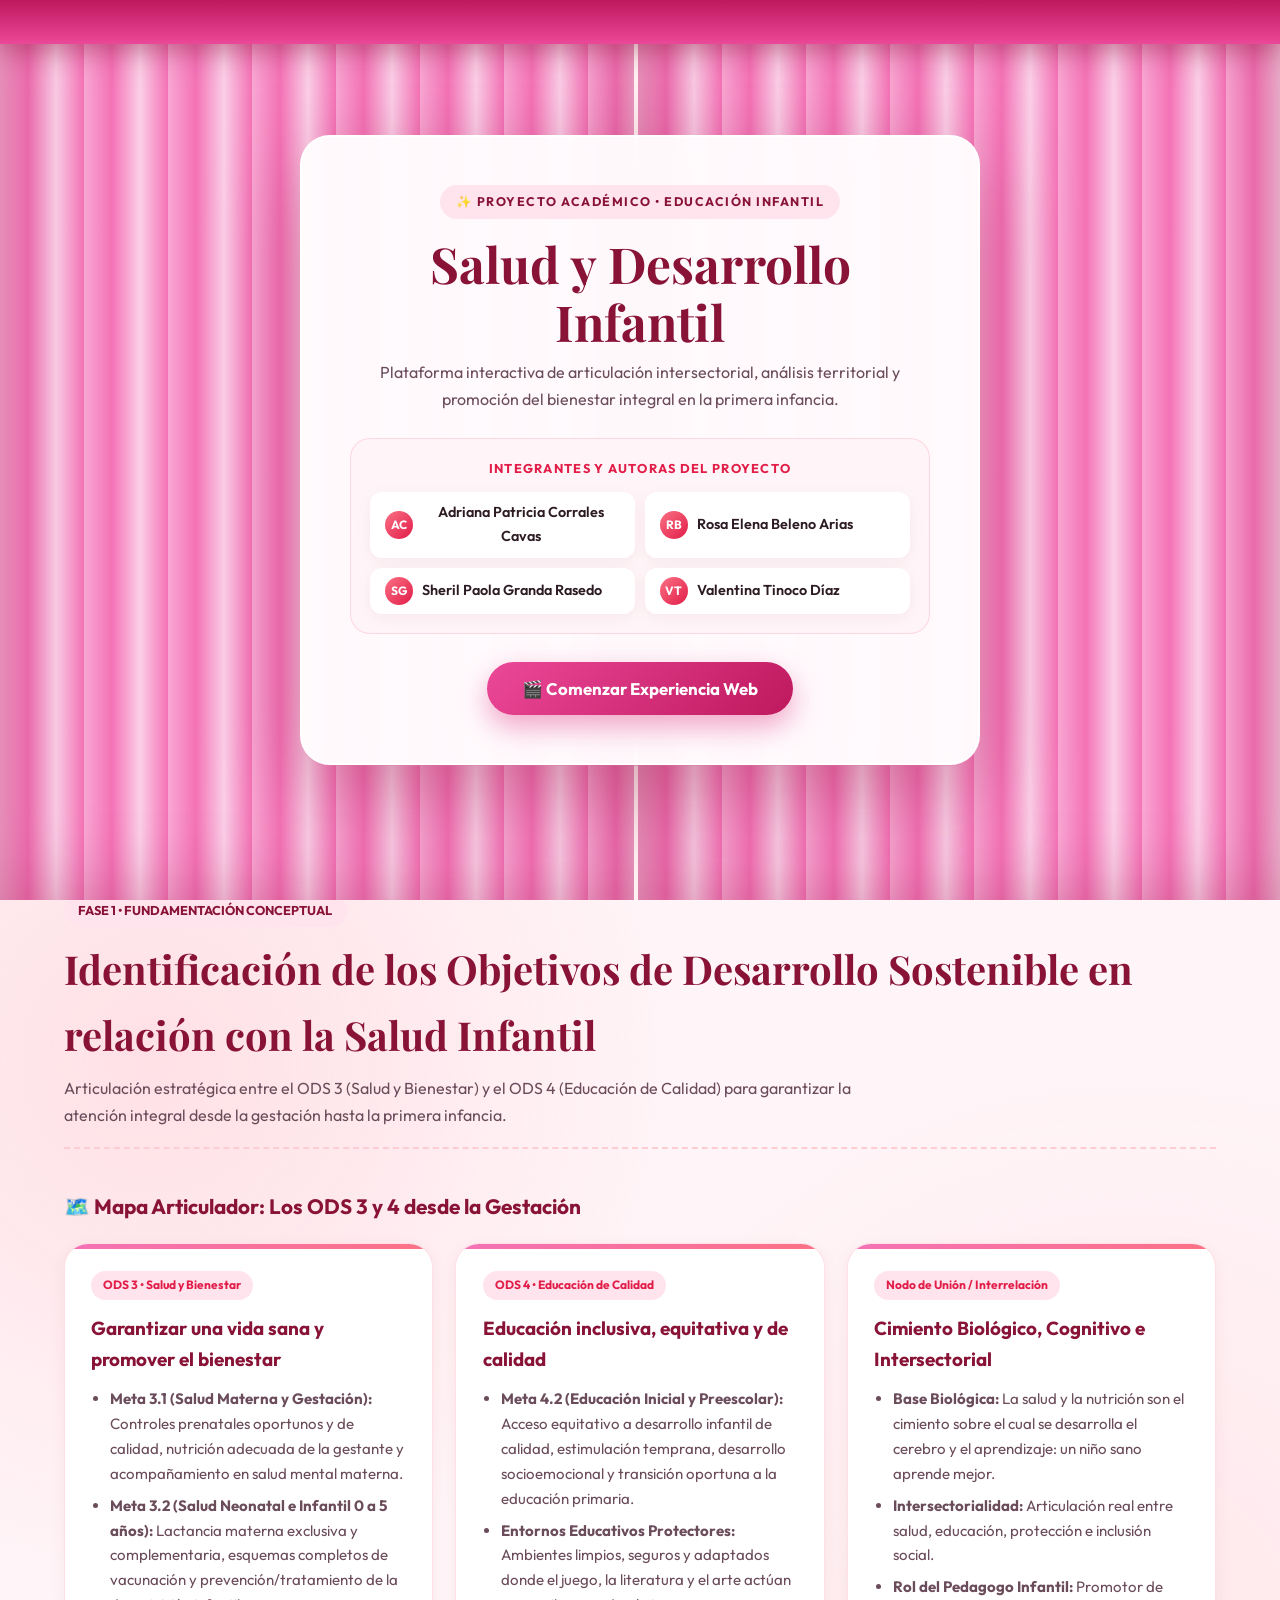
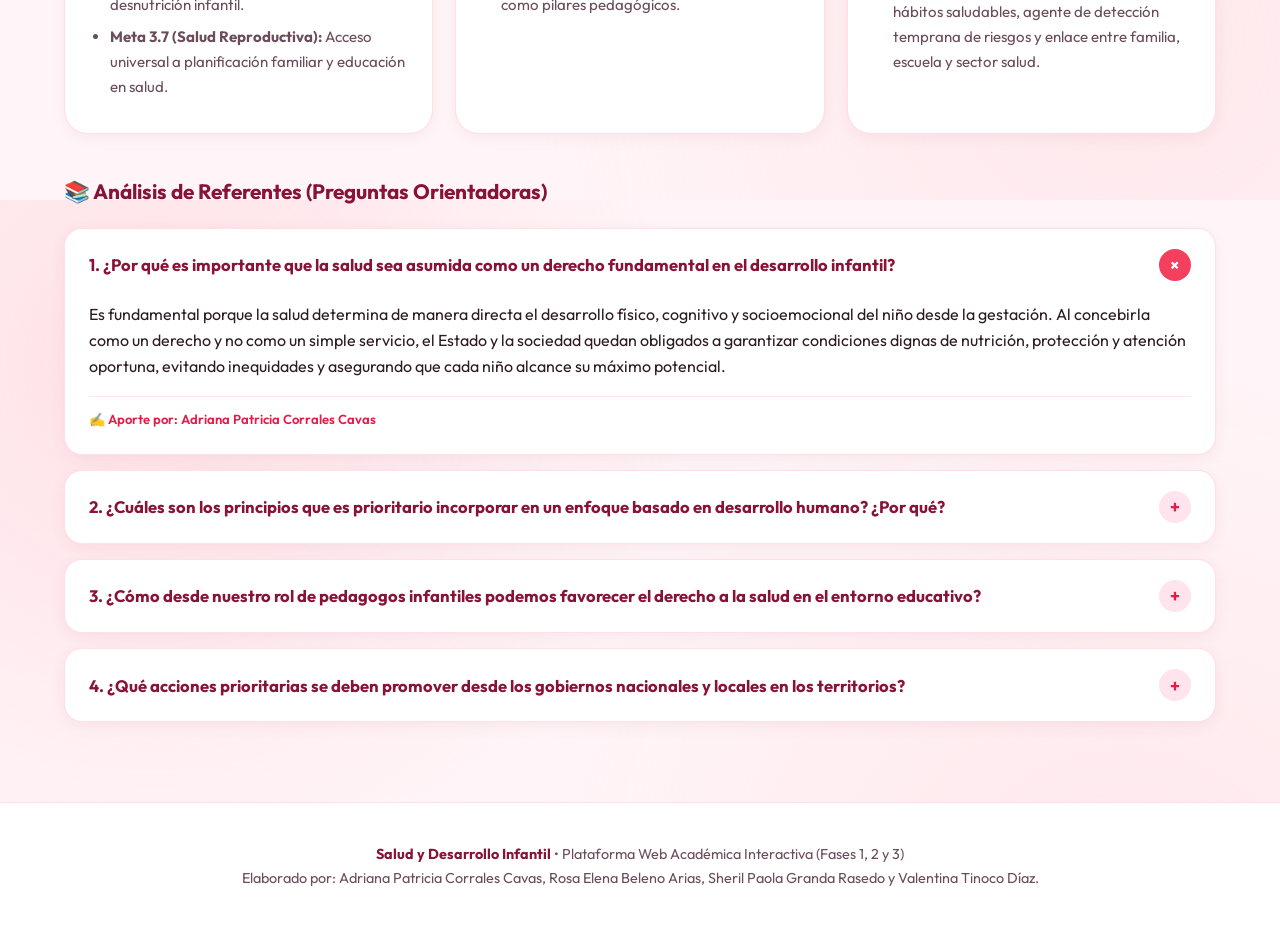
==== eduInfantil.html @ 5d37c3ea "eduinfantil archivo" ====
<!DOCTYPE html>
<html lang="es">
<head>
  <meta charset="UTF-8" />
  <meta name="viewport" content="width=device-width, initial-scale=1.0" />
  <title>Salud y Desarrollo Infantil | Plataforma Académica Interactiva</title>
  <link rel="preconnect" href="https://fonts.googleapis.com">
  <link rel="preconnect" href="https://fonts.gstatic.com" crossorigin>
  <link href="https://fonts.googleapis.com/css2?family=Outfit:wght@300;400;500;600;700;800&family=Playfair+Display:ital,wght@0,600;0,700;1,600&display=swap" rel="stylesheet">
  <style>
    :root {
      --pink-50: #fff5f8;
      --pink-100: #ffe4ee;
      --pink-200: #fecdd3;
      --pink-300: #fda4af;
      --pink-400: #fb7185;
      --pink-500: #f43f5e;
      --pink-600: #e11d48;
      --rose-deep: #881337;
      --cream: #fffaf7;
      --surface: #ffffff;
      --text-main: #2d1b24;
      --text-muted: #6b4c5b;
      --border-soft: rgba(244, 63, 94, 0.16);
      --shadow-sm: 0 4px 16px rgba(136, 19, 55, 0.06);
      --shadow-md: 0 12px 32px rgba(136, 19, 55, 0.1);
      --shadow-lg: 0 24px 60px rgba(136, 19, 55, 0.16);
      --radius-md: 16px;
      --radius-lg: 24px;
      --transition: all 0.35s cubic-bezier(0.22, 1, 0.36, 1);
    }

    * {
      box-sizing: border-box;
      margin: 0;
      padding: 0;
    }

    html {
      scroll-behavior: smooth;
    }

    body {
      font-family: 'Outfit', sans-serif;
      background-color: var(--pink-50);
      background-image:
        radial-gradient(circle at 12% 18%, rgba(253, 164, 175, 0.25) 0%, transparent 40%),
        radial-gradient(circle at 88% 82%, rgba(254, 205, 211, 0.35) 0%, transparent 45%);
      color: var(--text-main);
      line-height: 1.65;
      overflow-x: hidden;
    }

    body.curtain-locked {
      overflow: hidden;
      height: 100vh;
    }

    /* ================= TELÓN DE CINE INICIAL ================= */
    #cinema-stage {
      position: fixed;
      inset: 0;
      z-index: 9999;
      display: flex;
      align-items: center;
      justify-content: center;
      pointer-events: all;
      transition: visibility 1.2s ease;
    }

    #cinema-stage.opened {
      pointer-events: none;
      visibility: hidden;
    }

    .curtain {
      position: absolute;
      top: 0;
      bottom: 0;
      width: 50.5%;
      background:
        repeating-linear-gradient(
          90deg,
          #f9a8d4 0px,
          #f472b6 28px,
          #fbcfe8 56px,
          #f472b6 84px
        );
      box-shadow: inset 0 0 80px rgba(136, 19, 55, 0.35);
      transition: transform 1.4s cubic-bezier(0.77, 0, 0.175, 1);
      z-index: 2;
    }

    .curtain-left {
      left: 0;
      border-right: 4px solid #fff1f2;
      transform-origin: left center;
    }

    .curtain-right {
      right: 0;
      border-left: 4px solid #fff1f2;
      transform-origin: right center;
    }

    .curtain-valance {
      position: absolute;
      top: 0;
      left: 0;
      right: 0;
      height: 44px;
      background: linear-gradient(180deg, #be185d, #ec4899);
      box-shadow: 0 8px 25px rgba(136, 19, 55, 0.4);
      z-index: 4;
      transition: transform 1.1s ease 0.2s;
    }

    #cinema-stage.opened .curtain-left {
      transform: translateX(-102%) skewX(-3deg);
    }

    #cinema-stage.opened .curtain-right {
      transform: translateX(102%) skewX(3deg);
    }

    #cinema-stage.opened .curtain-valance {
      transform: translateY(-100%);
    }

    .cinema-spotlight-card {
      position: relative;
      z-index: 5;
      width: min(92%, 680px);
      background: rgba(255, 255, 255, 0.94);
      backdrop-filter: blur(18px);
      border: 2px solid rgba(255, 255, 255, 0.9);
      border-radius: 30px;
      padding: clamp(1.75rem, 4vw, 3rem);
      text-align: center;
      box-shadow: 0 30px 90px rgba(136, 19, 55, 0.35);
      transition: opacity 0.6s ease, transform 0.7s ease;
    }

    #cinema-stage.opened .cinema-spotlight-card {
      opacity: 0;
      transform: scale(0.92) translateY(-20px);
    }

    .cinema-badge {
      display: inline-flex;
      align-items: center;
      gap: 0.5rem;
      background: var(--pink-100);
      color: var(--rose-deep);
      font-weight: 700;
      font-size: 0.78rem;
      letter-spacing: 0.12em;
      text-transform: uppercase;
      padding: 0.45rem 1rem;
      border-radius: 999px;
      margin-bottom: 1rem;
    }

    .cinema-title {
      font-family: 'Playfair Display', serif;
      font-size: clamp(2rem, 5vw, 3.1rem);
      color: var(--rose-deep);
      line-height: 1.15;
      margin-bottom: 0.6rem;
    }

    .cinema-subtitle {
      color: var(--text-muted);
      font-size: 1rem;
      margin-bottom: 1.6rem;
    }

    .authors-showcase {
      background: var(--pink-50);
      border: 1px solid var(--border-soft);
      border-radius: 20px;
      padding: 1.2rem;
      margin-bottom: 1.8rem;
    }

    .authors-showcase h3 {
      font-size: 0.8rem;
      text-transform: uppercase;
      letter-spacing: 0.1em;
      color: var(--pink-600);
      margin-bottom: 0.85rem;
    }

    .authors-grid {
      display: grid;
      grid-template-columns: repeat(auto-fit, minmax(220px, 1fr));
      gap: 0.65rem;
    }

    .author-pill {
      display: flex;
      align-items: center;
      gap: 0.6rem;
      background: #fff;
      padding: 0.55rem 0.9rem;
      border-radius: 12px;
      font-size: 0.9rem;
      font-weight: 600;
      color: var(--text-main);
      box-shadow: var(--shadow-sm);
    }

    .author-avatar {
      width: 28px;
      height: 28px;
      border-radius: 50%;
      background: linear-gradient(135deg, var(--pink-400), var(--pink-600));
      color: #fff;
      font-size: 0.75rem;
      font-weight: 700;
      display: grid;
      place-items: center;
      flex-shrink: 0;
    }

    .btn-start-cinema {
      position: relative;
      display: inline-flex;
      align-items: center;
      gap: 0.75rem;
      background: linear-gradient(135deg, #ec4899, #be185d);
      color: #fff;
      border: none;
      padding: 1rem 2.2rem;
      font-family: 'Outfit', sans-serif;
      font-size: 1.05rem;
      font-weight: 700;
      border-radius: 999px;
      cursor: pointer;
      box-shadow: 0 12px 28px rgba(219, 39, 119, 0.4);
      transition: var(--transition);
      overflow: hidden;
    }

    .btn-start-cinema:hover {
      transform: translateY(-3px) scale(1.03);
      box-shadow: 0 18px 36px rgba(219, 39, 119, 0.5);
    }

    .btn-start-cinema:active {
      transform: scale(0.98);
    }

    /* ================= BARRA DE PROGRESO Y NAVBAR ================= */
    #scroll-progress {
      position: fixed;
      top: 0;
      left: 0;
      height: 4px;
      width: 0%;
      background: linear-gradient(90deg, #f472b6, #e11d48);
      z-index: 1001;
      transition: width 0.1s linear;
    }

    .navbar {
      position: sticky;
      top: 0;
      z-index: 1000;
      background: rgba(255, 250, 247, 0.85);
      backdrop-filter: blur(16px);
      border-bottom: 1px solid var(--border-soft);
      padding: 0.85rem 5%;
    }

    .nav-container {
      max-width: 1280px;
      margin: 0 auto;
      display: flex;
      align-items: center;
      justify-content: space-between;
      gap: 1rem;
      flex-wrap: wrap;
    }

    .brand {
      display: flex;
      align-items: center;
      gap: 0.7rem;
      text-decoration: none;
      color: var(--rose-deep);
    }

    .brand-icon {
      width: 40px;
      height: 40px;
      border-radius: 12px;
      background: linear-gradient(135deg, #fbcfe8, #f472b6);
      display: grid;
      place-items: center;
      font-size: 1.25rem;
      box-shadow: var(--shadow-sm);
    }

    .brand-text strong {
      display: block;
      font-size: 1.05rem;
      line-height: 1.1;
    }

    .brand-text span {
      font-size: 0.75rem;
      color: var(--text-muted);
    }

    .nav-links {
      display: flex;
      align-items: center;
      gap: 0.5rem;
      flex-wrap: wrap;
    }

    .nav-btn {
      background: transparent;
      border: 1px solid transparent;
      padding: 0.55rem 1rem;
      border-radius: 999px;
      font-family: 'Outfit', sans-serif;
      font-size: 0.88rem;
      font-weight: 600;
      color: var(--text-muted);
      cursor: pointer;
      transition: var(--transition);
    }

    .nav-btn:hover,
    .nav-btn.active {
      background: var(--pink-100);
      color: var(--rose-deep);
      border-color: var(--pink-300);
    }

    .nav-btn.curtain-replay {
      background: #fff;
      border-color: var(--border-soft);
      color: var(--pink-600);
    }

    /* ================= HERO PRINCIPAL ================= */
    .hero {
      max-width: 1280px;
      margin: 2rem auto 3rem;
      padding: 0 5%;
    }

    .hero-card {
      position: relative;
      background: linear-gradient(135deg, #fff1f5 0%, #ffe4ec 55%, #ffd6e4 100%);
      border: 1px solid rgba(251, 113, 133, 0.25);
      border-radius: 32px;
      padding: clamp(2rem, 5vw, 4rem);
      overflow: hidden;
      box-shadow: var(--shadow-md);
      display: grid;
      grid-template-columns: 1.35fr 0.85fr;
      gap: 2.5rem;
      align-items: center;
    }

    .hero-blob {
      position: absolute;
      border-radius: 50%;
      filter: blur(45px);
      z-index: 0;
      pointer-events: none;
    }

    .hero-blob-1 {
      width: 280px;
      height: 280px;
      background: rgba(244, 114, 182, 0.28);
      top: -60px;
      right: -40px;
    }

    .hero-blob-2 {
      width: 220px;
      height: 220px;
      background: rgba(251, 191, 36, 0.18);
      bottom: -50px;
      left: 15%;
    }

    .hero-content {
      position: relative;
      z-index: 1;
    }

    .eyebrow {
      display: inline-block;
      background: rgba(255, 255, 255, 0.85);
      color: var(--pink-600);
      font-weight: 700;
      font-size: 0.8rem;
      letter-spacing: 0.08em;
      text-transform: uppercase;
      padding: 0.4rem 0.95rem;
      border-radius: 999px;
      margin-bottom: 1rem;
    }

    .hero h1 {
      font-family: 'Playfair Display', serif;
      font-size: clamp(2.1rem, 4.2vw, 3.4rem);
      color: var(--rose-deep);
      line-height: 1.15;
      margin-bottom: 1rem;
    }

    .hero p {
      font-size: 1.05rem;
      color: var(--text-muted);
      max-width: 620px;
      margin-bottom: 1.75rem;
    }

    .hero-actions {
      display: flex;
      flex-wrap: wrap;
      gap: 0.85rem;
    }

    .btn-primary {
      background: linear-gradient(135deg, #f43f5e, #be185d);
      color: #fff;
      border: none;
      padding: 0.85rem 1.6rem;
      border-radius: 14px;
      font-family: 'Outfit', sans-serif;
      font-weight: 600;
      font-size: 0.95rem;
      cursor: pointer;
      box-shadow: 0 10px 24px rgba(225, 29, 72, 0.28);
      transition: var(--transition);
    }

    .btn-primary:hover {
      transform: translateY(-2px);
      box-shadow: 0 14px 30px rgba(225, 29, 72, 0.36);
    }

    .btn-secondary {
      background: rgba(255, 255, 255, 0.9);
      color: var(--rose-deep);
      border: 1px solid var(--pink-300);
      padding: 0.85rem 1.5rem;
      border-radius: 14px;
      font-family: 'Outfit', sans-serif;
      font-weight: 600;
      font-size: 0.95rem;
      cursor: pointer;
      transition: var(--transition);
    }

    .btn-secondary:hover {
      background: #fff;
      transform: translateY(-2px);
    }

    /* Ficha de progreso del proyecto (5 Fases, 3 Activas) */
    .roadmap-panel {
      position: relative;
      z-index: 1;
      background: rgba(255, 255, 255, 0.92);
      border: 1px solid rgba(255, 255, 255, 0.95);
      border-radius: 24px;
      padding: 1.5rem;
      box-shadow: var(--shadow-sm);
    }

    .roadmap-panel h3 {
      font-size: 0.95rem;
      color: var(--rose-deep);
      margin-bottom: 1rem;
      display: flex;
      align-items: center;
      justify-content: space-between;
    }

    .roadmap-panel h3 span {
      font-size: 0.75rem;
      background: var(--pink-100);
      color: var(--pink-600);
      padding: 0.25rem 0.65rem;
      border-radius: 999px;
    }

    .roadmap-list {
      display: flex;
      flex-direction: column;
      gap: 0.65rem;
    }

    .roadmap-item {
      display: flex;
      align-items: center;
      justify-content: space-between;
      gap: 0.75rem;
      padding: 0.7rem 0.9rem;
      border-radius: 14px;
      background: var(--pink-50);
      border: 1px solid var(--border-soft);
      font-size: 0.86rem;
      cursor: pointer;
      transition: var(--transition);
    }

    .roadmap-item:hover {
      transform: translateX(4px);
      background: #fff;
      border-color: var(--pink-400);
    }

    .roadmap-item.pending {
      opacity: 0.65;
      background: #f8f5f6;
      border-style: dashed;
    }

    .status-tag {
      font-size: 0.72rem;
      font-weight: 700;
      padding: 0.2rem 0.55rem;
      border-radius: 999px;
      white-space: nowrap;
    }

    .status-done {
      background: #dcfce7;
      color: #166534;
    }

    .status-wip {
      background: #fef3c7;
      color: #92400e;
    }

    /* ================= BUSCADOR Y SELECTOR DE FASES ================= */
    .control-bar {
      max-width: 1280px;
      margin: 0 auto 2.5rem;
      padding: 0 5%;
    }

    .control-wrapper {
      background: var(--surface);
      border: 1px solid var(--border-soft);
      border-radius: 24px;
      padding: 1.25rem;
      box-shadow: var(--shadow-sm);
      display: flex;
      flex-wrap: wrap;
      align-items: center;
      justify-content: space-between;
      gap: 1rem;
    }

    .phase-tabs {
      display: flex;
      flex-wrap: wrap;
      gap: 0.6rem;
    }

    .phase-tab {
      display: inline-flex;
      align-items: center;
      gap: 0.5rem;
      padding: 0.75rem 1.25rem;
      border-radius: 14px;
      border: 1px solid var(--border-soft);
      background: var(--pink-50);
      color: var(--text-main);
      font-family: 'Outfit', sans-serif;
      font-weight: 600;
      font-size: 0.92rem;
      cursor: pointer;
      transition: var(--transition);
    }

    .phase-tab:hover {
      background: var(--pink-100);
      transform: translateY(-2px);
    }

    .phase-tab.active {
      background: linear-gradient(135deg, #ec4899, #be185d);
      color: #fff;
      border-color: transparent;
      box-shadow: 0 8px 20px rgba(219, 39, 119, 0.28);
    }

    .search-box {
      position: relative;
      flex: 1 1 260px;
      max-width: 360px;
    }

    .search-box input {
      width: 100%;
      padding: 0.75rem 1rem 0.75rem 2.5rem;
      border-radius: 14px;
      border: 1px solid var(--pink-200);
      background: var(--pink-50);
      font-family: 'Outfit', sans-serif;
      font-size: 0.92rem;
      color: var(--text-main);
      outline: none;
      transition: var(--transition);
    }

    .search-box input:focus {
      background: #fff;
      border-color: var(--pink-500);
      box-shadow: 0 0 0 4px rgba(244, 63, 94, 0.12);
    }

    .search-box span {
      position: absolute;
      left: 0.9rem;
      top: 50%;
      transform: translateY(-50%);
      font-size: 0.95rem;
      opacity: 0.65;
    }

    /* ================= SECCIONES DE FASE ================= */
    main {
      max-width: 1280px;
      margin: 0 auto 5rem;
      padding: 0 5%;
    }

    .phase-section {
      display: none;
      animation: fadeSlideUp 0.55s cubic-bezier(0.22, 1, 0.36, 1) forwards;
    }

    .phase-section.active {
      display: block;
    }

    @keyframes fadeSlideUp {
      from {
        opacity: 0;
        transform: translateY(22px);
      }
      to {
        opacity: 1;
        transform: translateY(0);
      }
    }

    .section-header {
      margin-bottom: 2rem;
      padding-bottom: 1.2rem;
      border-bottom: 2px dashed var(--pink-200);
    }

    .section-header .phase-pill {
      display: inline-block;
      background: var(--pink-100);
      color: var(--rose-deep);
      font-weight: 700;
      font-size: 0.8rem;
      padding: 0.35rem 0.9rem;
      border-radius: 999px;
      margin-bottom: 0.6rem;
    }

    .section-header h2 {
      font-family: 'Playfair Display', serif;
      font-size: clamp(1.75rem, 3.2vw, 2.5rem);
      color: var(--rose-deep);
      margin-bottom: 0.45rem;
    }

    .section-header p {
      color: var(--text-muted);
      max-width: 800px;
    }

    /* ================= COMPONENTES DE CONTENIDO ================= */
    .block-title {
      font-size: 1.3rem;
      font-weight: 700;
      color: var(--rose-deep);
      margin: 2.5rem 0 1.2rem;
      display: flex;
      align-items: center;
      gap: 0.6rem;
    }

    .cards-grid-3 {
      display: grid;
      grid-template-columns: repeat(auto-fit, minmax(290px, 1fr));
      gap: 1.4rem;
    }

    .cards-grid-2 {
      display: grid;
      grid-template-columns: repeat(auto-fit, minmax(340px, 1fr));
      gap: 1.5rem;
    }

    .card {
      background: var(--surface);
      border: 1px solid var(--border-soft);
      border-radius: var(--radius-lg);
      padding: 1.65rem;
      box-shadow: var(--shadow-sm);
      transition: var(--transition);
      position: relative;
      overflow: hidden;
    }

    .card:hover {
      transform: translateY(-5px);
      box-shadow: var(--shadow-md);
      border-color: var(--pink-300);
    }

    .card-top-accent {
      position: absolute;
      top: 0;
      left: 0;
      right: 0;
      height: 5px;
      background: linear-gradient(90deg, #f472b6, #fb7185);
    }

    .card-badge {
      display: inline-block;
      font-size: 0.75rem;
      font-weight: 700;
      background: var(--pink-100);
      color: var(--pink-600);
      padding: 0.28rem 0.75rem;
      border-radius: 999px;
      margin-bottom: 0.85rem;
    }

    .card h3 {
      font-size: 1.18rem;
      color: var(--rose-deep);
      margin-bottom: 0.75rem;
    }

    .card ul {
      padding-left: 1.15rem;
      color: var(--text-muted);
      font-size: 0.94rem;
    }

    .card ul li {
      margin-bottom: 0.45rem;
    }

    .author-tag {
      display: inline-flex;
      align-items: center;
      gap: 0.4rem;
      margin-top: 1rem;
      padding-top: 0.75rem;
      border-top: 1px solid var(--pink-100);
      font-size: 0.82rem;
      font-weight: 600;
      color: var(--pink-600);
      width: 100%;
    }

    /* Acordeones interactivos */
    .accordion-item {
      background: var(--surface);
      border: 1px solid var(--border-soft);
      border-radius: 18px;
      margin-bottom: 0.95rem;
      overflow: hidden;
      box-shadow: var(--shadow-sm);
      transition: var(--transition);
    }

    .accordion-header {
      width: 100%;
      background: transparent;
      border: none;
      padding: 1.25rem 1.5rem;
      display: flex;
      align-items: center;
      justify-content: space-between;
      gap: 1rem;
      text-align: left;
      font-family: 'Outfit', sans-serif;
      font-size: 1.04rem;
      font-weight: 700;
      color: var(--rose-deep);
      cursor: pointer;
      transition: background 0.25s ease;
    }

    .accordion-header:hover {
      background: var(--pink-50);
    }

    .accordion-icon {
      width: 32px;
      height: 32px;
      border-radius: 50%;
      background: var(--pink-100);
      color: var(--pink-600);
      display: grid;
      place-items: center;
      font-size: 1.1rem;
      flex-shrink: 0;
      transition: transform 0.35s ease;
    }

    .accordion-item.open .accordion-icon {
      transform: rotate(45deg);
      background: var(--pink-500);
      color: #fff;
    }

    .accordion-body {
      max-height: 0;
      overflow: hidden;
      transition: max-height 0.45s cubic-bezier(0.22, 1, 0.36, 1);
      padding: 0 1.5rem;
    }

    .accordion-item.open .accordion-body {
      max-height: 900px;
      padding-bottom: 1.4rem;
    }

    /* Sub-pestañas para Entornos y Ciclos */
    .subtabs-nav {
      display: flex;
      flex-wrap: wrap;
      gap: 0.6rem;
      margin-bottom: 1.4rem;
    }
    
    .subtab-btn {
      padding: 0.6rem 1.15rem;
      border-radius: 12px;
      border: 1px solid var(--pink-200);
      background: #fff;
      font-family: 'Outfit', sans-serif;
      font-weight: 600;
      font-size: 0.88rem;
      color: var(--text-muted);
      cursor: pointer;
      transition: var(--transition);
    }

    .subtab-btn.active,
    .subtab-btn:hover {
      background: var(--pink-500);
      color: #fff;
      border-color: var(--pink-500);
    }

    .subtab-panel {
      display: none;
      animation: fadeSlideUp 0.4s ease forwards;
    }

    .subtab-panel.active {
      display: block;
    }

    /* Gráficos de barras territoriales */
    .stats-grid {
      display: grid;
      grid-template-columns: repeat(auto-fit, minmax(300px, 1fr));
      gap: 1.25rem;
    }

    .stat-card {
      background: #fff;
      border: 1px solid var(--border-soft);
      border-radius: 20px;
      padding: 1.4rem;
      box-shadow: var(--shadow-sm);
    }

    .stat-top {
      display: flex;
      justify-content: space-between;
      align-items: flex-start;
      gap: 1rem;
      margin-bottom: 0.75rem;
    }

    .stat-top h4 {
      font-size: 0.98rem;
      color: var(--text-main);
    }

    .stat-value {
      font-size: 1.35rem;
      font-weight: 800;
      color: var(--pink-600);
      white-space: nowrap;
    }

    .progress-track {
      width: 100%;
      height: 10px;
      background: var(--pink-100);
      border-radius: 999px;
      overflow: hidden;
      margin-bottom: 0.85rem;
    }

    .progress-fill {
      height: 100%;
      background: linear-gradient(90deg, #f472b6, #e11d48);
      border-radius: 999px;
      transition: width 1s ease;
    }

    .stat-card p {
      font-size: 0.88rem;
      color: var(--text-muted);
    }

    /* Timeline de 5 Momentos del Curso de Vida */
    .timeline {
      position: relative;
      padding-left: 2rem;
      border-left: 3px solid var(--pink-300);
      display: flex;
      flex-direction: column;
      gap: 1.3rem;
    }

    .timeline-node {
      position: relative;
      background: #fff;
      border: 1px solid var(--border-soft);
      border-radius: 20px;
      padding: 1.4rem 1.6rem;
      box-shadow: var(--shadow-sm);
      transition: var(--transition);
    }

    .timeline-node:hover {
      transform: translateX(6px);
      border-color: var(--pink-400);
    }

    .timeline-node::before {
      content: '';
      position: absolute;
      left: -2.62rem;
      top: 1.5rem;
      width: 16px;
      height: 16px;
      border-radius: 50%;
      background: var(--pink-500);
      border: 4px solid var(--pink-100);
    }

    /* Banner destacado Plan de Promoción */
    .plan-hero-box {
      background: linear-gradient(135deg, #fff, #fff1f5);
      border: 2px solid var(--pink-300);
      border-radius: 26px;
      padding: 2rem;
      margin-bottom: 1.8rem;
      box-shadow: var(--shadow-md);
    }

    .plan-meta-tags {
      display: flex;
      flex-wrap: wrap;
      gap: 0.6rem;
      margin-bottom: 1rem;
    }

    .plan-meta-tags span {
      background: var(--pink-100);
      color: var(--rose-deep);
      font-weight: 700;
      font-size: 0.82rem;
      padding: 0.35rem 0.85rem;
      border-radius: 999px;
    }

    /* Botón de lectura completa (Modal) */
    .btn-read-more {
      margin-top: 0.9rem;
      display: inline-flex;
      align-items: center;
      gap: 0.4rem;
      background: var(--pink-100);
      color: var(--rose-deep);
      border: none;
      padding: 0.5rem 1rem;
      border-radius: 10px;
      font-family: 'Outfit', sans-serif;
      font-weight: 600;
      font-size: 0.85rem;
      cursor: pointer;
      transition: var(--transition);
    }

    .btn-read-more:hover {
      background: var(--pink-500);
      color: #fff;
    }

    /* Modal */
    .modal-overlay {
      position: fixed;
      inset: 0;
      background: rgba(45, 27, 36, 0.6);
      backdrop-filter: blur(8px);
      z-index: 5000;
      display: none;
      align-items: center;
      justify-content: center;
      padding: 1.2rem;
    }

    .modal-overlay.open {
      display: flex;
      animation: fadeIn 0.25s ease;
    }

    @keyframes fadeIn {
      from { opacity: 0; }
      to { opacity: 1; }
    }

    .modal-box {
      background: #fff;
      width: min(100%, 720px);
      max-height: 85vh;
      overflow-y: auto;
      border-radius: 26px;
      padding: 2rem;
      position: relative;
      box-shadow: var(--shadow-lg);
      border: 1px solid var(--pink-200);
    }

    .modal-close {
      position: sticky;
      top: 0;
      float: right;
      background: var(--pink-100);
      color: var(--rose-deep);
      border: none;
      width: 36px;
      height: 36px;
      border-radius: 50%;
      font-size: 1.2rem;
      font-weight: 700;
      cursor: pointer;
    }

    /* Footer */
    footer {
      background: #fff;
      border-top: 1px solid var(--border-soft);
      padding: 2.5rem 5%;
      text-align: center;
      color: var(--text-muted);
      font-size: 0.9rem;
    }

    footer strong {
      color: var(--rose-deep);
    }

    /* Responsive */
    @media (max-width: 900px) {
      .hero-card {
        grid-template-columns: 1fr;
      }
    }

    @media (max-width: 600px) {
      .navbar {
        padding: 0.75rem 4%;
      }
      .nav-links {
        width: 100%;
        justify-content: center;
      }
      .phase-tab {
        flex: 1 1 100%;
        justify-content: center;
      }
    }
  </style>
</head>
<body class="curtain-locked">

  <!-- ================= TELÓN DE CINE INICIAL ================= -->
  <div id="cinema-stage" role="dialog" aria-modal="true" aria-label="Presentación inicial">
    <div class="curtain-valance"></div>
    <div class="curtain curtain-left"></div>
    <div class="curtain curtain-right"></div>

    <div class="cinema-spotlight-card">
      <div class="cinema-badge">✨ Proyecto Académico • Educación Infantil</div>
      <h1 class="cinema-title">Salud y Desarrollo Infantil</h1>
      <p class="cinema-subtitle">
        Plataforma interactiva de articulación intersectorial, análisis territorial y promoción del bienestar integral en la primera infancia.
      </p>

      <div class="authors-showcase">
        <h3>Integrantes y Autoras del Proyecto</h3>
        <div class="authors-grid">
          <div class="author-pill">
            <span class="author-avatar">AC</span>
            <span>Adriana Patricia Corrales Cavas</span>
          </div>
          <div class="author-pill">
            <span class="author-avatar">RB</span>
            <span>Rosa Elena Beleno Arias</span>
          </div>
          <div class="author-pill">
            <span class="author-avatar">SG</span>
            <span>Sheril Paola Granda Rasedo</span>
          </div>
          <div class="author-pill">
            <span class="author-avatar">VT</span>
            <span>Valentina Tinoco Díaz</span>
          </div>
        </div>
      </div>

      <button class="btn-start-cinema" id="openCurtainBtn">
        <span>🎬 Comenzar Experiencia Web</span>
      </button>
    </div>
  </div>

  <!-- Barra de progreso de lectura -->
  <div id="scroll-progress"></div>

  <!-- ================= NAVEGACIÓN PRINCIPAL ================= -->
  <header class="navbar">
    <div class="nav-container">
      <a href="#top" class="brand">
        <div class="brand-icon">🌸</div>
        <div class="brand-text">
          <strong>Salud y Desarrollo Infantil</strong>
          <span>Portal Académico Interactivo</span>
        </div>
      </a>

      <nav class="nav-links" aria-label="Navegación de fases">
        <button class="nav-btn active" data-target="fase1">Fase 1: ODS y Referentes</button>
        <button class="nav-btn" data-target="fase2">Fase 2: Entornos y RIA</button>
        <button class="nav-btn" data-target="fase3">Fase 3: Ciclos y Planes</button>
        <button class="nav-btn curtain-replay" id="replayCurtainBtn" title="Ver portada de autores">🎭 Portada</button>
      </nav>
    </div>
  </header>

  <!-- ================= HERO Y FICHA SECUENCIA ================= -->
  <section class="hero" id="top">
    <div class="hero-card">
      <div class="hero-blob hero-blob-1"></div>
      <div class="hero-blob hero-blob-2"></div>

      <div class="hero-content">
        <span class="eyebrow">Licenciatura en Educación Infantil • 3 de 5 Fases Desarrolladas</span>
        <h1>Garantizando el Derecho a la Salud desde la Primera Infancia</h1>
        <p>
          Explora de manera interactiva los fundamentos de los Objetivos de Desarrollo Sostenible (ODS 3 y 4), el diagnóstico situacional por entornos, la Ruta Integral de Atenciones (RIA) y los planes pedagógicos de promoción del bienestar infantil.
        </p>
        <div class="hero-actions">
          <button class="btn-primary" onclick="switchPhase('fase1', true)">Explorar Fase 1</button>
          <button class="btn-secondary" onclick="openAuthorsModal()">Ver Equipo Investigador</button>
        </div>
      </div>

      <!-- Ficha Secuencia (Estructura del curso de 5 fases) -->
      <aside class="roadmap-panel">
        <h3>Ficha Secuencia <span>Progreso: 60%</span></h3>
        <div class="roadmap-list">
          <div class="roadmap-item" onclick="switchPhase('fase1', true)">
            <div>
              <strong>Fase 1:</strong> ODS 3 y 4 + Análisis de Referentes
            </div>
            <span class="status-tag status-done">Completada</span>
          </div>
          <div class="roadmap-item" onclick="switchPhase('fase2', true)">
            <div>
              <strong>Fase 2:</strong> Exploración Contextual y Entornos RIA
            </div>
            <span class="status-tag status-done">Completada</span>
          </div>
          <div class="roadmap-item" onclick="switchPhase('fase3', true)">
            <div>
              <strong>Fase 3:</strong> Ciclos de Vida y Plan de Promoción
            </div>
            <span class="status-tag status-done">Completada</span>
          </div>
          <div class="roadmap-item pending" onclick="showPendingToast('Fase 4')">
            <div>
              <strong>Fase 4:</strong> Implementación y Evaluación Territorial
            </div>
            <span class="status-tag status-wip">Próximamente</span>
          </div>
          <div class="roadmap-item pending" onclick="showPendingToast('Fase 5')">
            <div>
              <strong>Fase 5:</strong> Sistematización y Socialización Final
            </div>
            <span class="status-tag status-wip">Próximamente</span>
          </div>
        </div>
      </aside>
    </div>
  </section>
  
   <!-- ================= CONTROLES INTERACTIVOS ================= -->
  <section class="control-bar" id="workspace">
    <div class="control-wrapper">
      <div class="phase-tabs" role="tablist">
        <button class="phase-tab active" data-target="fase1">
          <span>⚛️</span> Fase 1: ODS y Referentes
        </button>
        <button class="phase-tab" data-target="fase2">
          <span>🏥</span> Fase 2: Entornos, RIA y Diagnóstico
        </button>
        <button class="phase-tab" data-target="fase3">
          <span>🌱</span> Fase 3: Ciclos de Vida y Planes
        </button>
      </div>

      <div class="search-box">
        <span>🔍</span>
        <input type="text" id="globalSearch" placeholder="Filtrar temas en esta fase (ej. lactancia, ODS, hogar)..." />
      </div>
    </div>
  </section>

  <!-- ================= CONTENIDO PRINCIPAL DE LAS 3 FASES ================= -->
  <main>

    <!-- ===================================================================== -->
    <!-- FASE 1: IDENTIFICACIÓN DE ODS Y ANÁLISIS DE REFERENTES                -->
    <!-- ===================================================================== -->
    <section id="fase1" class="phase-section active">
      <div class="section-header">
        <span class="phase-pill">FASE 1 • FUNDAMENTACIÓN CONCEPTUAL</span>
        <h2>Identificación de los Objetivos de Desarrollo Sostenible en relación con la Salud Infantil</h2>
        <p>
          Articulación estratégica entre el ODS 3 (Salud y Bienestar) y el ODS 4 (Educación de Calidad) para garantizar la atención integral desde la gestación hasta la primera infancia.
        </p>
      </div>

      <!-- Mapa Conceptual Interactivo ODS 3 y 4 -->
      <h3 class="block-title">🗺️ Mapa Articulador: Los ODS 3 y 4 desde la Gestación</h3>
      <div class="cards-grid-3 searchable-group">
        <article class="card searchable-item">
          <div class="card-top-accent"></div>
          <span class="card-badge">ODS 3 • Salud y Bienestar</span>
          <h3>Garantizar una vida sana y promover el bienestar</h3>
          <ul>
            <li><strong>Meta 3.1 (Salud Materna y Gestación):</strong> Controles prenatales oportunos y de calidad, nutrición adecuada de la gestante y acompañamiento en salud mental materna.</li>
            <li><strong>Meta 3.2 (Salud Neonatal e Infantil 0 a 5 años):</strong> Lactancia materna exclusiva y complementaria, esquemas completos de vacunación y prevención/tratamiento de la desnutrición infantil.</li>
            <li><strong>Meta 3.7 (Salud Reproductiva):</strong> Acceso universal a planificación familiar y educación en salud.</li>
          </ul>
        </article>

        <article class="card searchable-item">
          <div class="card-top-accent"></div>
          <span class="card-badge">ODS 4 • Educación de Calidad</span>
          <h3>Educación inclusiva, equitativa y de calidad</h3>
          <ul>
            <li><strong>Meta 4.2 (Educación Inicial y Preescolar):</strong> Acceso equitativo a desarrollo infantil de calidad, estimulación temprana, desarrollo socioemocional y transición oportuna a la educación primaria.</li>
            <li><strong>Entornos Educativos Protectores:</strong> Ambientes limpios, seguros y adaptados donde el juego, la literatura y el arte actúan como pilares pedagógicos.</li>
          </ul>
        </article>

        <article class="card searchable-item">
          <div class="card-top-accent"></div>
          <span class="card-badge">Nodo de Unión / Interrelación</span>
          <h3>Cimiento Biológico, Cognitivo e Intersectorial</h3>
          <ul>
            <li><strong>Base Biológica:</strong> La salud y la nutrición son el cimiento sobre el cual se desarrolla el cerebro y el aprendizaje: un niño sano aprende mejor.</li>
            <li><strong>Intersectorialidad:</strong> Articulación real entre salud, educación, protección e inclusión social.</li>
            <li><strong>Rol del Pedagogo Infantil:</strong> Promotor de hábitos saludables, agente de detección temprana de riesgos y enlace entre familia, escuela y sector salud.</li>
          </ul>
        </article>
      </div>

      <!-- Análisis de Referentes (4 Preguntas Orientadoras) -->
      <h3 class="block-title">📚 Análisis de Referentes (Preguntas Orientadoras)</h3>
      <div class="searchable-group">
        <div class="accordion-item open searchable-item">
          <button class="accordion-header">
            <span>1. ¿Por qué es importante que la salud sea asumida como un derecho fundamental en el desarrollo infantil?</span>
            <span class="accordion-icon">+</span>
          </button>
          <div class="accordion-body">
            <p>
              Es fundamental porque la salud determina de manera directa el desarrollo físico, cognitivo y socioemocional del niño desde la gestación. Al concebirla como un derecho y no como un simple servicio, el Estado y la sociedad quedan obligados a garantizar condiciones dignas de nutrición, protección y atención oportuna, evitando inequidades y asegurando que cada niño alcance su máximo potencial.
            </p>
            <div class="author-tag">✍️ Aporte por: Adriana Patricia Corrales Cavas</div>
          </div>
        </div>

        <div class="accordion-item searchable-item">
          <button class="accordion-header">
            <span>2. ¿Cuáles son los principios que es prioritario incorporar en un enfoque basado en desarrollo humano? ¿Por qué?</span>
            <span class="accordion-icon">+</span>
          </button>
          <div class="accordion-body">
            <p>
              Es prioritario incorporar principios como los <strong>derechos, la integralidad, la participación, la diversidad y el reconocimiento de cada niño como un ser activo</strong>. Esto es vital porque el desarrollo humano no ocurre de una sola manera ni es igual para todos; el niño es protagonista de su propio desarrollo y este se construye mediante las relaciones con otras personas y con los diferentes entornos sociales y culturales.
            </p>
            <div class="author-tag">✍️ Aporte por: Rosa Elena Beleno Arias</div>
          </div>
        </div>

        <div class="accordion-item searchable-item">
          <button class="accordion-header">
            <span>3. ¿Cómo desde nuestro rol de pedagogos infantiles podemos favorecer el derecho a la salud en el entorno educativo?</span>
            <span class="accordion-icon">+</span>
          </button>
          <div class="accordion-body">
            <p>
              Principalmente mediante la promoción, prevención, educación y creación de ambientes protectores. Aunque el pedagogo infantil no reemplaza al profesional de la salud, tiene contacto cercano y permanente con las niñas y los niños, lo que le permite observar su desarrollo, reconocer señales de alerta y fortalecer hábitos saludables desde edades tempranas: higiene personal, lavado de manos, alimentación saludable, consumo adecuado de agua, descanso, actividad física y cuidado del cuerpo.
            </p>
            <div class="author-tag">✍️ Aporte por: Sheril Paola Granda Rasedo</div>
          </div>
        </div>

        <div class="accordion-item searchable-item">
          <button class="accordion-header">
            <span>4. ¿Qué acciones prioritarias se deben promover desde los gobiernos nacionales y locales en los territorios?</span>
            <span class="accordion-icon">+</span>
          </button>
          <div class="accordion-body">
            <p>
              Los gobiernos nacionales y locales deben garantizar el acceso a servicios de salud de calidad, alimentación adecuada, agua potable, saneamiento básico, educación y espacios seguros. Es necesario fortalecer los programas de prevención y atención de manera articulada entre sectores, atendiendo las características de cada comunidad y fortaleciendo las rutas contra el maltrato, la violencia y cualquier vulneración de derechos.
            </p>
            <div class="author-tag">✍️ Aporte por: Valentina Tinoco Díaz</div>
          </div>
        </div>
      </div>
    </section>

    <!-- ===================================================================== -->
    <!-- FASE 2: EXPLORACIÓN CONTEXTUAL, MATRICES, RIA Y DIAGNÓSTICOS          -->
    <!-- ===================================================================== -->
    <section id="fase2" class="phase-section">
      <div class="section-header">
        <span class="phase-pill">FASE 2 • EXPLORACIÓN CONTEXTUAL EN TERRITORIOS</span>
        <h2>Matrices de Entornos, Ruta Integral de Atenciones (RIA) y Diagnósticos Situacionales</h2>
        <p>
          Análisis detallado de cómo se favorece la salud en los cuatro entornos clave de la infancia, los 5 momentos de atención de la RIA y las métricas de cobertura territorial.
        </p>
      </div>

      <!-- Matrices por Entorno (Pestañas interactivas) -->
      <h3 class="block-title">🏡 Matrices de Salud por Entornos</h3>
      <div class="subtabs-nav">
        <button class="subtab-btn active" data-subtab="entorno-hogar">🏠 Entorno Hogar</button>
        <button class="subtab-btn" data-subtab="entorno-salud">🩺 Entorno Salud</button>
        <button class="subtab-btn" data-subtab="entorno-educativo">🏫 Entorno Educativo</button>
        <button class="subtab-btn" data-subtab="entorno-publico">🌳 Espacio Público</button>
      </div>

      <div id="entorno-hogar" class="subtab-panel active">
        <div class="cards-grid-3 searchable-group">
          <div class="card searchable-item">
            <span class="card-badge">¿Cómo se favorece la salud?</span>
            <h3>Primer espacio protector y afectivo</h3>
            <p>
              Brindando una vivienda afectiva y sociable con vínculos seguros, crianza amorosa, buen trato y prevención de violencia intrafamiliar. Se impulsa con lactancia materna, alimentación balanceada, higiene constante, esquemas de vacunación al día y condiciones básicas de habitabilidad.
            </p>
          </div>
          <div class="card searchable-item">
            <span class="card-badge">Aporte del Sector Salud</span>
            <h3>Formación a primeros educadores</h3>
            <p>
              Orienta a padres y cuidadores mediante visitas domiciliarias y citas de crecimiento y desarrollo, enseñando cómo estimular a los niños, identificar alertas tempranas y valorar el juego y la exploración en casa.
            </p>
          </div>
          <div class="card searchable-item">
            <span class="card-badge">Retos y Oportunidades</span>
            <h3>Superar barreras socioeconómicas</h3>
            <p>
              <strong>Retos:</strong> Dificultades económicas, falta de agua potable o servicios básicos en zonas rurales, castigo físico o escasez de alimentos nutritivos.<br>
              <strong>Oportunidad:</strong> Aprovechar la Ruta Integral de Atenciones (RIA) para visitas extramurales y orientación familiar directa.
            </p>
          </div>
        </div>
      </div>

      <div id="entorno-salud" class="subtab-panel">
        <div class="cards-grid-3 searchable-group">
          <div class="card searchable-item">
            <span class="card-badge">¿Cómo se favorece la salud?</span>
            <h3>Atención oportuna y preventiva</h3>
            <p>
              Mediante servicios accesibles y de calidad: seguimiento al crecimiento y desarrollo, vacunación, valoración nutricional, salud bucal, tamizajes médicos y orientación continua a familias sobre señales de alarma.
            </p>
          </div>
          <div class="card searchable-item">
            <span class="card-badge">Aporte del Sector Salud</span>
            <h3>Soporte a la educación inicial</h3>
            <p>
              Realiza actividades de promoción, prevención y seguimiento que permiten monitorear el progreso integral del niño e intervenir inmediatamente ante situaciones que puedan afectar su participación educativa.
            </p>
          </div>
          <div class="card searchable-item">
            <span class="card-badge">Retos y Oportunidades</span>
            <h3>Continuidad en el seguimiento</h3>
            <p>
              <strong>Retos:</strong> Garantizar acceso continuo en zonas dispersas y familias con dificultades laborales.<br>
              <strong>Oportunidades:</strong> Fortalecer jornadas de vacunación, educación sanitaria y alianzas intersectoriales con centros infantiles.
            </p>
          </div>
        </div>
      </div>

      <div id="entorno-educativo" class="subtab-panel">
        <div class="cards-grid-3 searchable-group">
          <div class="card searchable-item">
            <span class="card-badge">¿Cómo se favorece la salud?</span>
            <h3>Ambientes pedagógicos seguros</h3>
            <p>
              Espacios limpios y protectores donde se promueven hábitos de higiene, alimentación saludable, actividad física, descanso, autocuidado y bienestar emocional de manera lúdica y cotidiana.
            </p>
          </div>
          <div class="card searchable-item">
            <span class="card-badge">Aporte del Sector Salud</span>
            <h3>Articulación escuela - salud</h3>
            <p>
              Aporta seguimiento al desarrollo, jornadas de vacunación, orientación nutricional, salud oral y educación para el autocuidado en coordinación con docentes y familias.
            </p>
          </div>
          <div class="card searchable-item">
            <span class="card-badge">Retos y Oportunidades</span>
            <h3>El juego como herramienta saludable</h3>
            <p>
              <strong>Retos:</strong> Mayor articulación entre familia, escuela y sector salud atendiendo la diversidad.<br>
              <strong>Oportunidades:</strong> Evidencia reciente de la UNAD demuestra que el juego fomenta estilos de vida saludables, autocuidado y sana convivencia.
            </p>
          </div>
        </div>
      </div>

      <div id="entorno-publico" class="subtab-panel">
        <div class="cards-grid-3 searchable-group">
          <div class="card searchable-item">
            <span class="card-badge">¿Cómo se favorece la salud?</span>
            <h3>Espacios inclusivos y libres de riesgo</h3>
            <p>
              Cuando parques y espacios comunitarios son seguros, limpios y accesibles, permitiendo que niñas y niños jueguen, exploren, se movilicen y compartan en entornos sanos.
            </p>
          </div>
          <div class="card searchable-item">
            <span class="card-badge">Aporte del Sector Salud</span>
            <h3>Vigilancia ambiental y rutas seguras</h3>
            <p>
              Identifica riesgos ambientales, fortalece el saneamiento básico y promueve rutas seguras para la movilidad infantil junto con instituciones educativas y comunidad.
            </p>
          </div>
          <div class="card searchable-item">
            <span class="card-badge">Retos y Oportunidades</span>
            <h3>Apropiación comunitaria</h3>
            <p>
              <strong>Retos:</strong> Prevenir accidentes y violencias, controlar contaminación y garantizar accesibilidad para niños con discapacidad.<br>
              <strong>Oportunidades:</strong> Activar ludotecas, bibliotecas, plazas y parques para recreación y educación ambiental.
            </p>
          </div>
        </div>
      </div>

      <!-- Ruta Integral de Atenciones (RIA) - 5 Momentos -->
      <h3 class="block-title">🛤️ Ruta Integral de Atenciones (RIA) por Momentos del Curso de Vida</h3>
      <div class="timeline searchable-group">
        <div class="timeline-node searchable-item">
          <span class="card-badge">Momento 1 • Preconcepción</span>
          <h3>Preparación integral antes del embarazo</h3>
          <p>
            <strong>Educación y acompañamiento:</strong> Vivencia de la sexualidad y reproducción, entorno y vínculos familiares, alimentación y nutrición.<br>
            <strong>Atenciones clave:</strong> Consulta preconcepcional y suplementación con micronutrientes.
          </p>
        </div>

        <div class="timeline-node searchable-item">
          <span class="card-badge">Momento 2 • Gestación y Parto</span>
          <h3>Cuidado materno-perinatal y contacto temprano</h3>
          <p>
            <strong>Educación y acompañamiento:</strong> Maternidad y paternidad responsable, nutrición de la gestante, estimulación temprana, preparación para el parto e identidad del bebé.<br>
            <strong>Atenciones clave:</strong> Control prenatal de bajo y alto riesgo, odontología, vacunación, parto con acompañamiento familiar que asegure <strong>contacto piel a piel</strong> e inicio de lactancia materna.
          </p>
        </div>

        <div class="timeline-node searchable-item">
          <span class="card-badge">Momento 3 • Recién Nacido hasta el Primer Mes</span>
          <h3>Adaptación a la vida extrauterina y protección neonatal</h3>
          <p>
            <strong>Educación y acompañamiento:</strong> Inicio y mantenimiento de lactancia materna exclusiva, cuidados del recién nacido y vínculos afectivos.<br>
            <strong>Atenciones clave:</strong> Profilaxis ocular y hemorrágica, valoración médica neonatal, tamizaje neonatal, vacunación del recién nacido, alojamiento conjunto y control de puerperio.
          </p>
        </div>

        <div class="timeline-node searchable-item">
          <span class="card-badge">Momento 4 • Del Primer Mes hasta los 3 Años</span>
          <h3>Seguimiento del crecimiento y alimentación complementaria</h3>
          <p>
            <strong>Educación y acompañamiento:</strong> Estimulación del desarrollo, crianza amorosa, mantenimiento de lactancia materna e inicio de alimentación complementaria, construcción de identidad.<br>
            <strong>Atenciones clave:</strong> Valoración integral de crecimiento y desarrollo, esquema completo de vacunación y atención oportuna ante alteraciones de salud.
          </p>
        </div>

        <div class="timeline-node searchable-item">
          <span class="card-badge">Momento 5 • De los 3 hasta los 6 Años</span>
          <h3>Transición educativa y salud sensorial/oral</h3>
          <p>
            <strong>Educación y acompañamiento:</strong> Transición armónica al Centro de Desarrollo Infantil / preescolar, autonomía, participación e identidad.<br>
            <strong>Atenciones clave:</strong> Tamizaje visual y auditivo, valoración odontológica desde los 2 años y controles periódicos, suplementación con micronutrientes y vacunación de refuerzo.
          </p>
        </div>
      </div>

  <!-- Diagnósticos Situacionales en Salud por Territorios -->
      <h3 class="block-title">📊 Diagnósticos Situacionales en Salud por Territorios</h3>
      <div class="stats-grid searchable-group">
        <div class="stat-card searchable-item">
          <div class="stat-top">
            <h4>Visitas de control prenatal en gestantes</h4>
            <span class="stat-value">~78%</span>
          </div>
          <div class="progress-track"><div class="progress-fill" style="width: 78%;"></div></div>
          <p>Existe buena cobertura urbana, pero en sectores rurales y ribereños persisten barreras geográficas e institucionales que reducen la periodicidad completa.</p>
        </div>

        <div class="stat-card searchable-item">
          <div class="stat-top">
            <h4>Madres con atención médica durante la gestación</h4>
            <span class="stat-value">~85%</span>
          </div>
          <div class="progress-track"><div class="progress-fill" style="width: 85%;"></div></div>
          <p>La mayoría recibe al menos una valoración médica, aunque muchas inician de forma tardía (después del primer trimestre), afectando la prevención temprana.</p>
        </div>

        <div class="stat-card searchable-item">
          <div class="stat-top">
            <h4>Niñas y niños con esquema de vacunación completo</h4>
            <span class="stat-value">80% – 82%</span>
          </div>
          <div class="progress-track"><div class="progress-fill" style="width: 81%;"></div></div>
          <p>Alta cobertura gracias a las jornadas de las E.S.E. locales, aunque persisten retrasos en refuerzos específicos por desinformación o horarios laborales.</p>
        </div>

        <div class="stat-card searchable-item">
          <div class="stat-top">
            <h4>Asistencia a consulta de crecimiento y desarrollo</h4>
            <span class="stat-value">~75%</span>
          </div>
          <div class="progress-track"><div class="progress-fill" style="width: 75%;"></div></div>
          <p>Constante durante el primer año de vida, pero disminuye en la etapa preescolar (3 a 6 años), evidenciando una brecha en el seguimiento preventivo continuo.</p>
        </div>

        <div class="stat-card searchable-item">
          <div class="stat-top">
            <h4>Lactancia materna exclusiva (primeros 6 meses)</h4>
            <span class="stat-value">~65%</span>
          </div>
          <div class="progress-track"><div class="progress-fill" style="width: 65%;"></div></div>
          <p>Aunque es una práctica cultural reconocida, la reincorporación laboral temprana de las madres y la falta de asesoría oportuna limitan su exclusividad.</p>
        </div>
      </div>
      
        <!-- Decálogos y Piezas Comunicativas -->
      <h3 class="block-title">📣 Decálogos y Piezas Comunicativas del Equipo</h3>
      <div class="cards-grid-2 searchable-group">
        <div class="card searchable-item">
          <span class="card-badge">Pieza Comunicativa 1</span>
          <h3>Diálogo para Garantizar la Salud y Bienestar en la Primera Infancia</h3>
          <p>Recurso gráfico enfocado en el rol mediador de la familia y la escuela para asegurar controles oportunos, afecto y ambientes libres de riesgo.</p>
          <div class="author-tag">✍️ Autora: Sheril Paola Granda Rasedo</div>
        </div>

        <div class="card searchable-item">
          <span class="card-badge">Pieza Comunicativa 2</span>
          <h3>Decálogo: Desarrollo Integral de la Primera Infancia</h3>
          <p>10 compromisos clave desde garantizar el acceso a salud y espacios seguros hasta crear mecanismos integrales para el seguimiento del desarrollo infantil.</p>
          <div class="author-tag">✍️ Autora: Valentina Tinoco Díaz</div>
        </div>

        <div class="card searchable-item">
          <span class="card-badge">Pieza Comunicativa 3</span>
          <h3>Articulación Intersectorial y Ruta Integral (RIA)</h3>
          <p>Síntesis estratégica sobre seguridad alimentaria y nutricional, educación inicial orientada al bienestar, priorización territorial y corresponsabilidad.</p>
          <div class="author-tag">✍️ Autora: Adriana Patricia Corrales Cavas</div>
        </div>

        <div class="card searchable-item">
          <span class="card-badge">Pieza Comunicativa 4</span>
          <h3>Decálogo: Juntos por un Desarrollo Infantil Feliz</h3>
          <p>Campaña visual sobre interacción afectiva, cuidado amoroso, entornos seguros para explorar y participación infantil como pilares del buen vivir.</p>
          <div class="author-tag">✍️ Autora: Rosa Elena Beleno Arias</div>
        </div>
      </div>
    </section>
    
    <!-- ===================================================================== -->
    <!-- FASE 3: ACOMPAÑAMIENTO A CICLOS DE VIDA Y PLANES DE PROMOCIÓN         -->
    <!-- ===================================================================== -->
    <section id="fase3" class="phase-section">
      <div class="section-header">
        <span class="phase-pill">FASE 3 • APROPIACIÓN PEDAGÓGICA Y PROMOCIÓN</span>
        <h2>Acompañamiento a los Ciclos de Vida y Planes de Promoción en Salud</h2>
        <p>
          Reflexión crítica sobre el enfoque diferencial y territorial de los ciclos vitales, definición de intencionalidades pedagógicas, planes de promoción por grupo etario y análisis del documental sobre crianza y cultura.
        </p>
      </div>

      <!-- Escritos sobre acompañamiento a los ciclos de vida -->
      <h3 class="block-title">📖 Escritos Reflexivos: Acompañamiento a los Ciclos de Vida</h3>
      <div class="cards-grid-2 searchable-group">
        <div class="card searchable-item">
          <span class="card-badge">Enfoque Diferencial y Territorial</span>
          <h3>Los ciclos de vida y el Buen Vivir</h3>
          <p>
            Los ciclos de vida no son etapas biológicas homogéneas, sino procesos socioculturales donde se tejen identidades, saberes ancestrales y pertenencia comunitaria. En escenarios rurales o étnicos, integrar la medicina tradicional y la participación comunitaria promueve un verdadero acceso al buen vivir.
          </p>
          <button class="btn-read-more" onclick="openTextModal('Los ciclos de vida: Enfoque Diferencial y Territorial', 'El propósito central de este análisis es comprender cómo las fases vitales desde un enfoque diferencial y territorial favorecen el buen vivir de las niñas y los niños en sus primeros años. La idea principal es que los ciclos de vida no son simples etapas biológicas homogéneas, sino procesos socioculturales donde la salud, el bienestar comunitario y el cuidado integral se entrelazan. Desde la perspectiva de los pueblos étnicos y las comunidades diversas de Colombia, el desarrollo infantil ocurre en permanente articulación con la familia, la madre tierra y el entorno sociocultural. Superar visiones estandarizadas exige que salud y educación dialoguen con las prácticas locales de cuidado.')">
            Leer escrito completo →
          </button>
        </div>

        <div class="card searchable-item">
          <span class="card-badge">Actores y Características</span>
          <h3>¿Quiénes realizan el acompañamiento y qué lo caracteriza?</h3>
          <p>
            Es un compromiso compartido entre familia, comunidad, agentes educativos y sector salud. Debe ser <strong>sensible</strong> (basado en la escucha, observación y empatía cultural) e <strong>intencionado</strong> (planificado con criterios pedagógicos claros para potenciar capacidades).
          </p>
          <button class="btn-read-more" onclick="openTextModal('Características del Acompañamiento: Sensible e Intencionado', 'Acompañar los ciclos de vida requiere la participación articulada de la familia como primer referente afectivo, la comunidad con sus saberes de mayores y sabedores, y los agentes educativos. Este ejercicio debe ser: 1) Sensible: usando la observación, la escucha y la cercanía para comprender la singularidad, espiritualidad y medicina propia de cada comunidad. 2) Intencionado: basado en el propósito planificado de valorar el proceso particular de cada niño, niña y mujer gestante para tomar decisiones pedagógicas conjuntas.')">
            Leer escrito completo →
          </button>
        </div>

        <div class="card searchable-item">
          <span class="card-badge">Observación Pedagógica</span>
          <h3>¿Qué se debe observar desde la diversidad?</h3>
          <p>
            Observar va más allá de mirar conductas: implica escuchar emociones, expresiones, vínculos, habilidades e intereses sin comparar a los niños entre sí, respetando sus ritmos y las tradiciones de crianza de cada pueblo o territorio.
          </p>
          <button class="btn-read-more" onclick="openTextModal('La Importancia de Observar desde la Diversidad', 'En el acompañamiento se deben observar aspectos como el crecimiento físico, las emociones, los comportamientos, las habilidades, las palabras y las relaciones con otras personas. También identificar qué actividades les gustan o se les dificultan. Reconocer la diversidad cultural de las comunidades indígenas y grupos étnicos permite construir registros de observación humanos e inclusivos que orientan experiencias pertinentes sin estandarizar ni comparar a los niños.')">
            Leer escrito completo →
          </button>
        </div>

        <div class="card searchable-item">
          <span class="card-badge">Intencionalidades Educativas</span>
          <h3>Definición de intencionalidades en salud y bienestar</h3>
          <p>
            Son los propósitos pedagógicos planificados que concretan la promoción de hábitos saludables, higiene, actividad física, descanso, convivencia pacífica y expresión emocional en ambientes educativos seguros y afectivos.
          </p>
          <button class="btn-read-more" onclick="openTextModal('Intencionalidades en Salud y Bienestar en el Entorno Educativo', 'Las intencionalidades en salud y bienestar son los propósitos pedagógicos que buscan promover, proteger y fortalecer la salud física, mental, emocional y social durante la primera infancia. Se concretan mediante experiencias cotidianas de alimentación saludable, higiene, descanso, cuidado del cuerpo y expresión de emociones, articulando docentes, familias y sector salud para construir autonomía y seguridad emocional.')">
            Leer escrito completo →
          </button>
        </div>
      </div>
      
      <!-- Planes de Promoción en Salud y Bienestar (2 Propuestas Detalladas) -->
      <h3 class="block-title">📋 Planes de Promoción en Salud y Bienestar en el Entorno Educativo</h3>
      <div class="subtabs-nav">
        <button class="subtab-btn active" data-subtab="plan-neonato">👶 Plan A: Nacimiento a Primer Mes</button>
        <button class="subtab-btn" data-subtab="plan-preescolar">🧒 Plan B: Niños y Niñas de 3 a 6 Años</button>
      </div>

      <!-- PLAN A: NACIMIENTO A PRIMER MES -->
      <div id="plan-neonato" class="subtab-panel active">
        <div class="plan-hero-box searchable-item">
          <div class="plan-meta-tags">
            <span>📌 Nombre: "Primeros pasos, grandes cuidados"</span>
            <span>👶 Grupo Etario: Nacimiento a Primer Mes</span>
            <span>✍️ Responsables: Valentina Tinoco Díaz & Sheril Paola Granda Rasedo</span>
          </div>
          <h3>Justificación y Articulación Intersectorial</h3>
          <p>
            Esta etapa establece las bases fundamentales para el bienestar posterior del recién nacido como sujeto de derechos. El plan articula al <strong>hogar</strong> (crianza amorosa, lactancia materna exclusiva, prevención de violencia), el <strong>sector salud</strong> (controles neonatales oportunos, tamizajes, orientación preventiva) y el <strong>entorno educativo y comunitario</strong> (acompañamiento a familias, reconocimiento temprano de señales de alarma y espacios seguros) en concordancia con la Ruta Integral de Atenciones (RIA).
          </p>
        </div>
      </div>

      <!-- PLAN B: 3 A 6 AÑOS -->
      <div id="plan-preescolar" class="subtab-panel">
        <div class="plan-hero-box searchable-item">
          <div class="plan-meta-tags">
            <span>📌 Nombre: "Crecer sanos y felices"</span>
            <span>🧒 Grupo Etario: 3 a 6 Años</span>
            <span>🎯 Enfoque: Autocuidado, Hábitos Saludables y Prevención</span>
          </div>
          <h3>Objetivo General y Específicos</h3>
          <p>
            <strong>Objetivo General:</strong> Promover la salud y el bienestar integral de niños y niñas de 3 a 6 años mediante estrategias pedagógicas, lúdicas y participativas que fortalezcan hábitos saludables, autocuidado, bienestar emocional y convivencia respetuosa.<br>
            <strong>Objetivos Específicos:</strong> (1) Fortalecer prácticas de higiene personal y bucal, alimentación saludable, actividad física y prevención de accidentes. (2) Promover la participación activa de las familias y la articulación con los servicios de salud.
          </p>
        </div>
        
        <!-- 5 Atenciones Pedagógicas del Plan 3 a 6 años -->
        <div class="cards-grid-3 searchable-group">
          <div class="card searchable-item">
            <span class="card-badge">Atención 1</span>
            <h3>Seguimiento Integral del Crecimiento</h3>
            <p>Juegos de reconocimiento corporal y circuitos motores para fortalecer habilidades físicas, orientando a las familias sobre la asistencia periódica a controles de crecimiento y desarrollo.</p>
          </div>

          <div class="card searchable-item">
            <span class="card-badge">Atención 3</span>
            <h3>Salud Visual, Auditiva y Oral</h3>
            <p>Juegos de identificación de sonidos e imágenes, demostraciones lúdicas de cepillado correcto y orientación familiar sobre controles odontológicos, visuales y auditivos.</p>
          </div>

          <div class="card searchable-item">
            <span class="card-badge">Atención 4</span>
            <h3>Alimentación Saludable y Actividad Física</h3>
            <p>Clasificación de alimentos regionales, preparación de recetas sencillas, consumo de agua y rondas tradicionales que potencian el equilibrio y la coordinación motora.</p>
          </div>

          <div class="card searchable-item">
            <span class="card-badge">Atención 5</span>
            <h3>Bienestar Emocional y Protección</h3>
            <p>Títeres, cuentos y juegos cooperativos para expresar emociones (alegría, tristeza, miedo, enojo), identificar riesgos en casa/escuela y promover crianza amorosa.</p>
          </div>
        </div>
      </div>

      <!-- Foro Reflexivo sobre Video Documental -->
      <h3 class="block-title">🎥 Foro Reflexivo: Cultura, Pautas de Crianza y Entornos Protectores</h3>
      <div class="searchable-group">
        <div class="accordion-item searchable-item">
          <button class="accordion-header">
            <span>1. ¿Cómo fomentar un entorno protector y cariñoso en la primera infancia?</span>
            <span class="accordion-icon">+</span>
          </button>
          <div class="accordion-body">
            <p>
              Brindando espacios donde niñas y niños se sientan amados, seguros, escuchados y respetados como sujetos de derechos. Proteger a la infancia no solo significa evitar peligros físicos, sino construir vínculos afectivos estables que fortalezcan su confianza y autoestima.
            </p>
            <div class="author-tag">✍️ Reflexión: Sheril Paola Granda Rasedo & Valentina Tinoco Díaz</div>
          </div>
        </div>

        <div class="accordion-item searchable-item">
          <button class="accordion-header">
            <span>2. ¿Qué rol juegan la cultura, las pautas de cuidado y crianza en el desarrollo infantil?</span>
            <span class="accordion-icon">+</span>
          </button>
          <div class="accordion-body">
            <p>
              Como muestra el documental en comunidades colombianas (como el Chocó), los cantos, juegos, relatos tradicionales, movimientos corporales y saberes transmitidos de generación en generación construyen sentido de pertenencia e identidad cultural, siempre armonizando las costumbres con la garantía plena de derechos y salud.
            </p>
          </div>
        </div>

        <div class="accordion-item searchable-item">
          <button class="accordion-header">
            <span>3. ¿Cómo apoyar a las familias y qué desafíos existen en los territorios?</span>
            <span class="accordion-icon">+</span>
          </button>
          <div class="accordion-body">
            <p>
              <strong>Apoyo educativo:</strong> Mediante talleres dialógicos que valoren los saberes ancestrales y familiares sin imponer modelos verticales.<br>
              <strong>Desafíos territoriales:</strong> Superar brechas económicas, dificultades de acceso a salud/educación en zonas rurales y evitar que las prácticas culturales propias sean desvalorizadas por falta de acompañamiento institucional.
            </p>
          </div>
        </div>
      </div>
    </section>

  </main>
  
  <!-- ================= MODAL DE LECTURA / AUTORES ================= -->
  <div class="modal-overlay" id="infoModal" role="dialog" aria-modal="true">
    <div class="modal-box">
      <button class="modal-close" id="closeModalBtn" aria-label="Cerrar ventana">×</button>
      <div id="modalContent"></div>
    </div>
  </div>

  <!-- ================= PIE DE PÁGINA ================= -->
  <footer>
    <p>
      <strong>Salud y Desarrollo Infantil</strong> • Plataforma Web Académica Interactiva (Fases 1, 2 y 3)<br>
      Elaborado por: Adriana Patricia Corrales Cavas, Rosa Elena Beleno Arias, Sheril Paola Granda Rasedo y Valentina Tinoco Díaz.
    </p>
  </footer>

  <script>
    // 1. Control del Telón de Cine Inicial
    const cinemaStage = document.getElementById('cinema-stage');
    const openCurtainBtn = document.getElementById('openCurtainBtn');
    const replayCurtainBtn = document.getElementById('replayCurtainBtn');

    openCurtainBtn.addEventListener('click', () => {
      cinemaStage.classList.add('opened');
      document.body.classList.remove('curtain-locked');
    });

    replayCurtainBtn.addEventListener('click', () => {
      cinemaStage.classList.remove('opened');
      document.body.classList.add('curtain-locked');
    });

    // 2. Barra de progreso de lectura
    window.addEventListener('scroll', () => {
      const scrollTop = window.scrollY;
      const docHeight = document.documentElement.scrollHeight - window.innerHeight;
      const progress = docHeight > 0 ? (scrollTop / docHeight) * 100 : 0;
      document.getElementById('scroll-progress').style.width = progress + '%';
    });

    // 3. Cambio de Fases (Navegación superior + Tabs principales + Ficha Secuencia)
    function switchPhase(phaseId, shouldScroll = false) {
      // Actualizar secciones
      document.querySelectorAll('.phase-section').forEach(sec => {
        sec.classList.toggle('active', sec.id === phaseId);
      });

      // Actualizar botones de navbar y tabs
      document.querySelectorAll('.nav-btn[data-target], .phase-tab[data-target]').forEach(btn => {
        btn.classList.toggle('active', btn.dataset.target === phaseId);
      });

      // Limpiar filtro de búsqueda al cambiar de fase
      const searchInput = document.getElementById('globalSearch');
      searchInput.value = '';
      filterContent('');

      if (shouldScroll) {
        document.getElementById('workspace').scrollIntoView({ behavior: 'smooth' });
      }
    }

    document.querySelectorAll('.nav-btn[data-target], .phase-tab[data-target]').forEach(btn => {
      btn.addEventListener('click', () => switchPhase(btn.dataset.target, true));
    });

    // 4. Sub-pestañas interactivas (Entornos Fase 2 y Planes Fase 3)
    document.querySelectorAll('.subtab-btn').forEach(btn => {
      btn.addEventListener('click', () => {
        const parentSection = btn.closest('.phase-section');
        const targetId = btn.dataset.subtab;

        btn.parentElement.querySelectorAll('.subtab-btn').forEach(b => b.classList.remove('active'));
        btn.classList.add('active');

        parentSection.querySelectorAll('.subtab-panel').forEach(panel => {
          panel.classList.toggle('active', panel.id === targetId);
        });
      });
    });
    
      // 5. Acordeones interactivos
    document.querySelectorAll('.accordion-header').forEach(header => {
      header.addEventListener('click', () => {
        const item = header.parentElement;
        item.classList.toggle('open');
      });
    });

    // 6. Buscador / Filtro dinámico en tiempo real
    const searchInput = document.getElementById('globalSearch');
    function filterContent(query) {
      const q = query.trim().toLowerCase();
      const activeSection = document.querySelector('.phase-section.active');
      if (!activeSection) return;

      activeSection.querySelectorAll('.searchable-item').forEach(item => {
        const text = item.innerText.toLowerCase();
        item.style.display = text.includes(q) ? '' : 'none';
      });
    }

    searchInput.addEventListener('input', (e) => filterContent(e.target.value));

    // 7. Sistema de Ventanas Modales
    const infoModal = document.getElementById('infoModal');
    const modalContent = document.getElementById('modalContent');
    const closeModalBtn = document.getElementById('closeModalBtn');

    function openTextModal(title, bodyText) {
      modalContent.innerHTML = `
        <span class="card-badge">Lectura Profunda • Fase 3</span>
        <h2 style="font-family:'Playfair Display',serif; color:var(--rose-deep); margin:0.5rem 0 1rem;">${title}</h2>
        <p style="color:var(--text-main); line-height:1.8; font-size:1.02rem;">${bodyText}</p>
      `;
      infoModal.classList.add('open');
    }

    function openAuthorsModal() {
      modalContent.innerHTML = `
        <span class="card-badge">Equipo Investigador</span>
        <h2 style="font-family:'Playfair Display',serif; color:var(--rose-deep); margin:0.5rem 0 1rem;">Autoras del Proyecto</h2>
        <p style="color:var(--text-muted); margin-bottom:1.2rem;">Proyecto desarrollado en el marco de la Licenciatura en Educación Infantil:</p>
        <div class="authors-grid">
          <div class="author-pill"><span class="author-avatar">AC</span><span>Adriana Patricia Corrales Cavas</span></div>
          <div class="author-pill"><span class="author-avatar">RB</span><span>Rosa Elena Beleno Arias</span></div>
          <div class="author-pill"><span class="author-avatar">SG</span><span>Sheril Paola Granda Rasedo</span></div>
          <div class="author-pill"><span class="author-avatar">VT</span><span>Valentina Tinoco Díaz</span></div>
        </div>
      `;
      infoModal.classList.add('open');
    }

    function showPendingToast(faseName) {
      modalContent.innerHTML = `
        <span class="status-tag status-wip">En Desarrollo</span>
        <h2 style="font-family:'Playfair Display',serif; color:var(--rose-deep); margin:0.75rem 0;">${faseName} en Construcción</h2>
        <p style="color:var(--text-muted);">
          De acuerdo con la Ficha Secuencia del curso, el proyecto consta de 5 fases totales. Actualmente se encuentran desarrolladas y publicadas las <strong>Fases 1, 2 y 3</strong>. Esta sección quedará habilitada una vez se concluyan las actividades de campo correspondientes a la ${faseName}.
        </p>
      `;
      infoModal.classList.add('open');
    }

    closeModalBtn.addEventListener('click', () => infoModal.classList.remove('open'));
    infoModal.addEventListener('click', (e) => {
      if (e.target === infoModal) infoModal.classList.remove('open');
    });
  </script>
</body>
</html>
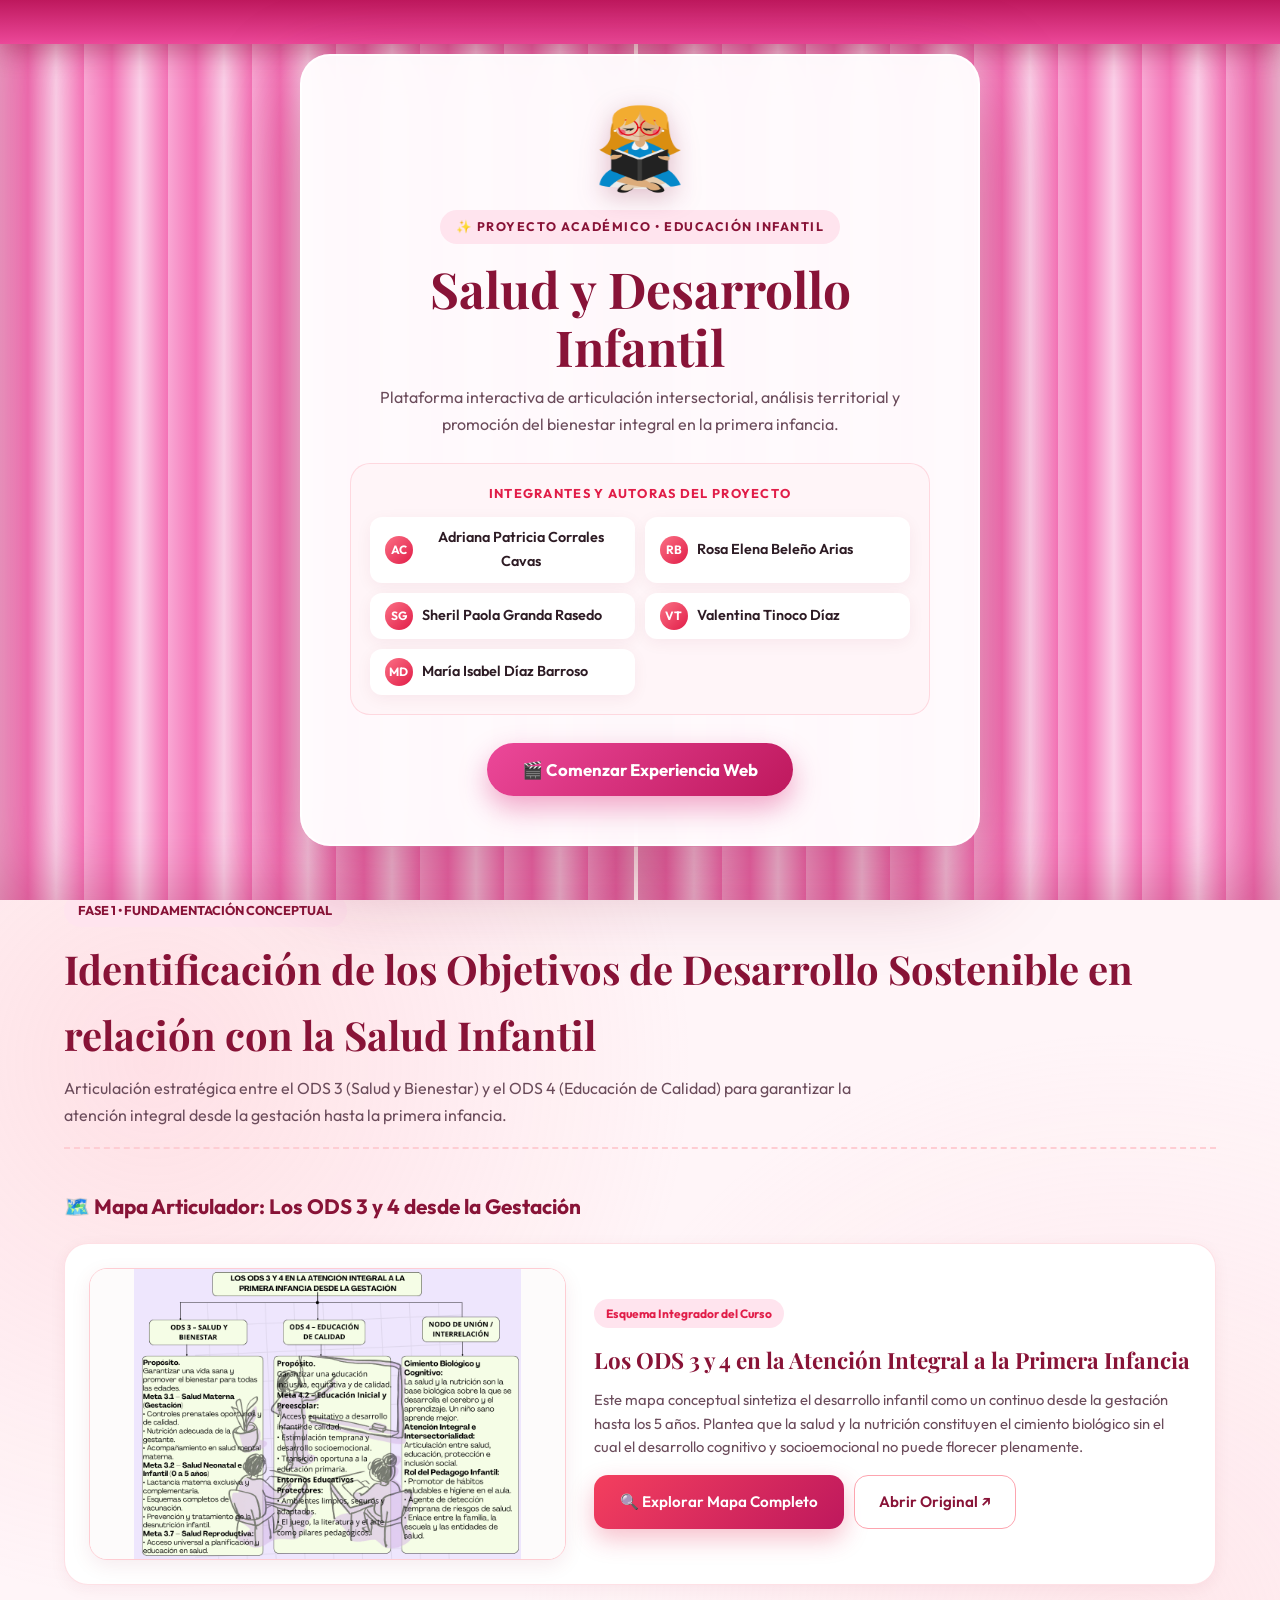
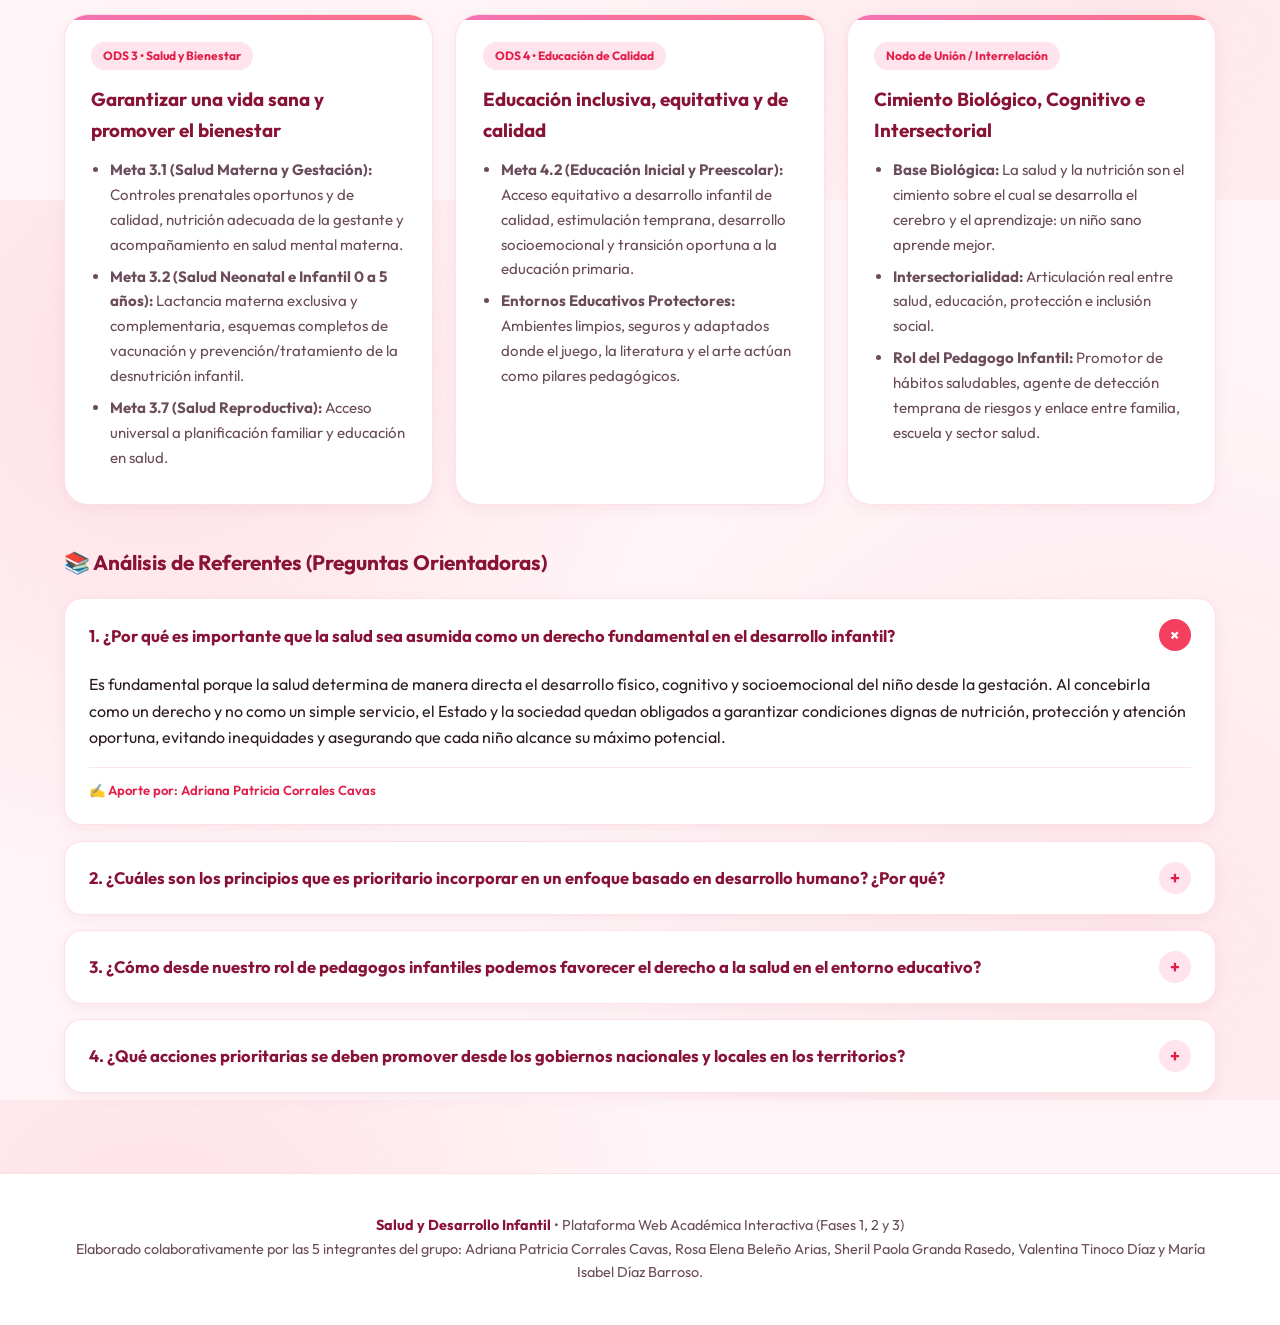
==== commit 8042fd51: "Se completa la pagina con los recursos visuales" ====
--- a/eduInfantil.html
+++ b/eduInfantil.html
@@ -1105,6 +1105,276 @@
         justify-content: center;
       }
     }
+
+    /* ================= ESTILOS PARA RECURSOS VISUALES E IMÁGENES ================= */
+    .image-preview-card {
+      background: var(--surface);
+      border: 1px solid var(--border-soft);
+      border-radius: var(--radius-lg);
+      overflow: hidden;
+      box-shadow: var(--shadow-sm);
+      transition: var(--transition);
+      display: flex;
+      flex-direction: column;
+    }
+
+    .image-preview-card:hover {
+      transform: translateY(-4px);
+      box-shadow: var(--shadow-md);
+      border-color: var(--pink-300);
+    }
+
+    .image-thumb-wrapper {
+      position: relative;
+      background: #fdf2f4;
+      overflow: hidden;
+      cursor: pointer;
+      display: flex;
+      align-items: center;
+      justify-content: center;
+      border-bottom: 1px solid var(--pink-100);
+    }
+
+    .image-thumb-wrapper img {
+      width: 100%;
+      height: 250px;
+      object-fit: cover;
+      object-position: top center;
+      transition: transform 0.4s ease;
+      display: block;
+    }
+
+    .image-thumb-wrapper.contain-thumb img {
+      object-fit: contain;
+      background: #fff;
+      padding: 0.6rem;
+    }
+
+    .image-thumb-wrapper:hover img {
+      transform: scale(1.04);
+    }
+
+    .image-zoom-overlay {
+      position: absolute;
+      inset: 0;
+      background: rgba(136, 19, 55, 0.45);
+      display: flex;
+      align-items: center;
+      justify-content: center;
+      opacity: 0;
+      transition: opacity 0.3s ease;
+      backdrop-filter: blur(2px);
+    }
+
+    .image-thumb-wrapper:hover .image-zoom-overlay {
+      opacity: 1;
+    }
+
+    .zoom-badge {
+      background: rgba(255, 255, 255, 0.95);
+      color: var(--rose-deep);
+      font-weight: 700;
+      font-size: 0.85rem;
+      padding: 0.5rem 1rem;
+      border-radius: 999px;
+      box-shadow: 0 4px 14px rgba(0,0,0,0.2);
+      display: inline-flex;
+      align-items: center;
+      gap: 0.4rem;
+    }
+
+    .image-card-body {
+      padding: 1.35rem;
+      display: flex;
+      flex-direction: column;
+      flex: 1;
+    }
+
+    .image-card-body h4 {
+      font-size: 1.05rem;
+      color: var(--rose-deep);
+      margin-bottom: 0.5rem;
+      line-height: 1.3;
+    }
+
+    .image-card-body p {
+      font-size: 0.88rem;
+      color: var(--text-muted);
+      line-height: 1.55;
+      margin-bottom: 0.9rem;
+      flex: 1;
+    }
+
+    .image-card-actions {
+      display: flex;
+      align-items: center;
+      justify-content: space-between;
+      gap: 0.6rem;
+      margin-top: auto;
+      padding-top: 0.75rem;
+      border-top: 1px solid var(--pink-100);
+      flex-wrap: wrap;
+    }
+
+    .btn-zoom {
+      background: var(--pink-100);
+      color: var(--rose-deep);
+      border: none;
+      padding: 0.45rem 0.9rem;
+      border-radius: 10px;
+      font-family: 'Outfit', sans-serif;
+      font-size: 0.82rem;
+      font-weight: 600;
+      cursor: pointer;
+      transition: var(--transition);
+      display: inline-flex;
+      align-items: center;
+      gap: 0.35rem;
+    }
+
+    .btn-zoom:hover {
+      background: var(--pink-500);
+      color: #fff;
+    }
+
+    .btn-canva-pill {
+      background: linear-gradient(135deg, #00c4cc, #7d2ae8);
+      color: #fff !important;
+      text-decoration: none;
+      padding: 0.45rem 0.9rem;
+      border-radius: 10px;
+      font-family: 'Outfit', sans-serif;
+      font-size: 0.82rem;
+      font-weight: 600;
+      transition: var(--transition);
+      display: inline-flex;
+      align-items: center;
+      gap: 0.35rem;
+    }
+
+    .btn-canva-pill:hover {
+      transform: translateY(-2px);
+      box-shadow: 0 4px 12px rgba(125, 42, 232, 0.35);
+    }
+
+    /* Showcase de Mapa Conceptual */
+    .concept-map-hero {
+      background: #fff;
+      border: 1px solid var(--border-soft);
+      border-radius: 24px;
+      padding: 1.5rem;
+      margin-bottom: 1.8rem;
+      box-shadow: var(--shadow-sm);
+      display: grid;
+      grid-template-columns: 1fr 1.25fr;
+      gap: 1.75rem;
+      align-items: center;
+    }
+
+    @media (max-width: 880px) {
+      .concept-map-hero {
+        grid-template-columns: 1fr;
+      }
+    }
+
+    .concept-map-img {
+      border-radius: 18px;
+      overflow: hidden;
+      cursor: pointer;
+      position: relative;
+      box-shadow: 0 6px 20px rgba(136, 19, 55, 0.08);
+      border: 1px solid var(--pink-200);
+      background: #fff;
+    }
+
+    .concept-map-img img {
+      width: 100%;
+      height: 290px;
+      object-fit: contain;
+      background: #fdfbfb;
+      display: block;
+      transition: transform 0.4s ease;
+    }
+
+    .concept-map-img:hover img {
+      transform: scale(1.03);
+    }
+
+    .modal-box.lightbox-mode {
+      width: min(95%, 960px);
+      max-height: 92vh;
+      padding: 1.5rem;
+    }
+
+    /* Evidencia fotográfica en acordeones */
+    .accordion-evidence {
+      margin-top: 1rem;
+      border-radius: 14px;
+      overflow: hidden;
+      border: 1px solid var(--pink-200);
+      background: #fff;
+      display: flex;
+      flex-direction: column;
+    }
+
+    .accordion-evidence img {
+      width: 100%;
+      max-height: 250px;
+      object-fit: cover;
+      cursor: pointer;
+      transition: transform 0.3s ease;
+    }
+
+    .accordion-evidence img:hover {
+      transform: scale(1.02);
+    }
+
+    .evidence-caption {
+      padding: 0.6rem 0.9rem;
+      font-size: 0.8rem;
+      color: var(--text-muted);
+      background: var(--pink-50);
+      border-top: 1px solid var(--pink-100);
+      display: flex;
+      align-items: center;
+      justify-content: space-between;
+      flex-wrap: wrap;
+      gap: 0.5rem;
+    }
+
+    /* Multi-página chips */
+    .multi-page-chips {
+      display: flex;
+      gap: 0.4rem;
+      margin-bottom: 0.6rem;
+    }
+
+    .chip-btn {
+      font-size: 0.75rem;
+      font-weight: 700;
+      padding: 0.25rem 0.65rem;
+      border-radius: 6px;
+      border: 1px solid var(--pink-200);
+      background: #fff;
+      color: var(--text-muted);
+      cursor: pointer;
+      transition: var(--transition);
+    }
+
+    .chip-btn.active {
+      background: var(--pink-500);
+      color: #fff;
+      border-color: var(--pink-500);
+    }
+
+    .cinema-cover-img {
+      width: 90px;
+      height: 90px;
+      margin: 0 auto 1rem;
+      display: block;
+      filter: drop-shadow(0 6px 12px rgba(136, 19, 55, 0.25));
+    }
+
   </style>
 </head>
 <body class="curtain-locked">
@@ -1116,6 +1386,7 @@
     <div class="curtain curtain-right"></div>
 
     <div class="cinema-spotlight-card">
+      <img src="images/salud-infantil/fase1-portada-logo.png" alt="Salud y Desarrollo Infantil" class="cinema-cover-img" />
       <div class="cinema-badge">✨ Proyecto Académico • Educación Infantil</div>
       <h1 class="cinema-title">Salud y Desarrollo Infantil</h1>
       <p class="cinema-subtitle">
@@ -1131,7 +1402,7 @@
           </div>
           <div class="author-pill">
             <span class="author-avatar">RB</span>
-            <span>Rosa Elena Beleno Arias</span>
+            <span>Rosa Elena Beleño Arias</span>
           </div>
           <div class="author-pill">
             <span class="author-avatar">SG</span>
@@ -1140,6 +1411,10 @@
           <div class="author-pill">
             <span class="author-avatar">VT</span>
             <span>Valentina Tinoco Díaz</span>
+          </div>
+          <div class="author-pill">
+            <span class="author-avatar">MD</span>
+            <span>María Isabel Díaz Barroso</span>
           </div>
         </div>
       </div>
@@ -1269,6 +1544,34 @@
 
       <!-- Mapa Conceptual Interactivo ODS 3 y 4 -->
       <h3 class="block-title">🗺️ Mapa Articulador: Los ODS 3 y 4 desde la Gestación</h3>
+
+      <!-- Showcase Visual del Mapa Conceptual -->
+      <div class="concept-map-hero searchable-item">
+        <div class="concept-map-img" onclick="openImageModal('images/salud-infantil/fase1-mapa-conceptual-ods.png', 'Mapa Conceptual: Los ODS 3 y 4 en la Atención Integral a la Primera Infancia desde la Gestación', 'Fase 1 • Fundamentación Conceptual', 'Articulación integral entre el ODS 3 (Salud y Bienestar) y el ODS 4 (Educación de Calidad) estableciendo el cimiento biológico, cognitivo e intersectorial.')">
+          <img src="images/salud-infantil/fase1-mapa-conceptual-ods.png" alt="Mapa conceptual ODS 3 y 4" />
+          <div class="image-zoom-overlay">
+            <span class="zoom-badge">🔍 Clic para ampliar en alta resolución</span>
+          </div>
+        </div>
+        <div>
+          <span class="card-badge">Esquema Integrador del Curso</span>
+          <h3 style="font-family:'Playfair Display',serif; color:var(--rose-deep); margin-bottom:0.6rem; font-size:1.4rem;">
+            Los ODS 3 y 4 en la Atención Integral a la Primera Infancia
+          </h3>
+          <p style="color:var(--text-muted); font-size:0.92rem; line-height:1.6; margin-bottom:1rem;">
+            Este mapa conceptual sintetiza el desarrollo infantil como un continuo desde la gestación hasta los 5 años. Plantea que la salud y la nutrición constituyen el cimiento biológico sin el cual el desarrollo cognitivo y socioemocional no puede florecer plenamente.
+          </p>
+          <div style="display:flex; gap:0.65rem; flex-wrap:wrap;">
+            <button class="btn-primary" onclick="openImageModal('images/salud-infantil/fase1-mapa-conceptual-ods.png', 'Mapa Conceptual: Los ODS 3 y 4 en la Atención Integral a la Primera Infancia desde la Gestación', 'Fase 1 • Fundamentación Conceptual', 'Articulación integral entre el ODS 3 (Salud y Bienestar) y el ODS 4 (Educación de Calidad) estableciendo el cimiento biológico, cognitivo e intersectorial.')">
+              🔍 Explorar Mapa Completo
+            </button>
+            <a href="images/salud-infantil/fase1-mapa-conceptual-ods.png" target="_blank" class="btn-secondary" style="text-decoration:none; display:inline-flex; align-items:center;">
+              Abrir Original ↗
+            </a>
+          </div>
+        </div>
+      </div>
+
       <div class="cards-grid-3 searchable-group">
         <article class="card searchable-item">
           <div class="card-top-accent"></div>
@@ -1328,7 +1631,14 @@
             <p>
               Es prioritario incorporar principios como los <strong>derechos, la integralidad, la participación, la diversidad y el reconocimiento de cada niño como un ser activo</strong>. Esto es vital porque el desarrollo humano no ocurre de una sola manera ni es igual para todos; el niño es protagonista de su propio desarrollo y este se construye mediante las relaciones con otras personas y con los diferentes entornos sociales y culturales.
             </p>
-            <div class="author-tag">✍️ Aporte por: Rosa Elena Beleno Arias</div>
+            <div class="author-tag">✍️ Aporte por: Rosa Elena Beleño Arias</div>
+            <div class="accordion-evidence">
+              <img src="images/salud-infantil/fase1-evidencia-preguntas-1-2.jpeg" alt="Evidencia preguntas 1 y 2" onclick="openImageModal('images/salud-infantil/fase1-evidencia-preguntas-1-2.jpeg', 'Evidencia Territorial: Infancia y Salud como Derecho Fundamental', 'Adriana Corrales y Rosa Beleño', 'Registro fotográfico del trabajo de observación de campo en el territorio sobre el derecho a la salud en el desarrollo infantil.')" />
+              <div class="evidence-caption">
+                <span>📸 Evidencia fotográfica de campo • Aporte Adriana Corrales y Rosa Beleño</span>
+                <button class="btn-zoom" onclick="openImageModal('images/salud-infantil/fase1-evidencia-preguntas-1-2.jpeg', 'Evidencia Territorial: Infancia y Salud como Derecho Fundamental', 'Adriana Corrales y Rosa Beleño', 'Registro fotográfico del trabajo de observación de campo en el territorio sobre el derecho a la salud en el desarrollo infantil.')">🔍 Ampliar</button>
+              </div>
+            </div>
           </div>
         </div>
 
@@ -1355,6 +1665,13 @@
               Los gobiernos nacionales y locales deben garantizar el acceso a servicios de salud de calidad, alimentación adecuada, agua potable, saneamiento básico, educación y espacios seguros. Es necesario fortalecer los programas de prevención y atención de manera articulada entre sectores, atendiendo las características de cada comunidad y fortaleciendo las rutas contra el maltrato, la violencia y cualquier vulneración de derechos.
             </p>
             <div class="author-tag">✍️ Aporte por: Valentina Tinoco Díaz</div>
+            <div class="accordion-evidence">
+              <img src="images/salud-infantil/fase1-evidencia-preguntas-3-4.jpeg" alt="Evidencia preguntas 3 y 4" onclick="openImageModal('images/salud-infantil/fase1-evidencia-preguntas-3-4.jpeg', 'Evidencia: El Rol Pedagógico en Entornos Educativos Protectores', 'Sheril Granda y Valentina Tinoco', 'Registro de actividades lúdicas y protectoras fortaleciendo vínculos y entornos saludables en el aula.')" />
+              <div class="evidence-caption">
+                <span>📸 Evidencia fotográfica pedagógica • Aporte Sheril Granda y Valentina Tinoco</span>
+                <button class="btn-zoom" onclick="openImageModal('images/salud-infantil/fase1-evidencia-preguntas-3-4.jpeg', 'Evidencia: El Rol Pedagógico en Entornos Educativos Protectores', 'Sheril Granda y Valentina Tinoco', 'Registro de actividades lúdicas y protectoras fortaleciendo vínculos y entornos saludables en el aula.')">🔍 Ampliar</button>
+              </div>
+            </div>
           </div>
         </div>
       </div>
@@ -1587,35 +1904,188 @@
         </div>
       </div>
       
-        <!-- Decálogos y Piezas Comunicativas -->
-      <h3 class="block-title">📣 Decálogos y Piezas Comunicativas del Equipo</h3>
+        <!-- Decálogos y Piezas Comunicativas del Equipo -->
+      <h3 class="block-title">📣 Decálogos y Piezas Comunicativas Individuales</h3>
+      <p style="color:var(--text-muted); margin-bottom:1.5rem;">
+        Recursos gráficos y decálogos diseñados por las integrantes del grupo para la sensibilización en salud, nutrición y protección de la infancia.
+      </p>
+
       <div class="cards-grid-2 searchable-group">
-        <div class="card searchable-item">
-          <span class="card-badge">Pieza Comunicativa 1</span>
-          <h3>Diálogo para Garantizar la Salud y Bienestar en la Primera Infancia</h3>
-          <p>Recurso gráfico enfocado en el rol mediador de la familia y la escuela para asegurar controles oportunos, afecto y ambientes libres de riesgo.</p>
-          <div class="author-tag">✍️ Autora: Sheril Paola Granda Rasedo</div>
-        </div>
-
-        <div class="card searchable-item">
-          <span class="card-badge">Pieza Comunicativa 2</span>
-          <h3>Decálogo: Desarrollo Integral de la Primera Infancia</h3>
-          <p>10 compromisos clave desde garantizar el acceso a salud y espacios seguros hasta crear mecanismos integrales para el seguimiento del desarrollo infantil.</p>
-          <div class="author-tag">✍️ Autora: Valentina Tinoco Díaz</div>
-        </div>
-
-        <div class="card searchable-item">
-          <span class="card-badge">Pieza Comunicativa 3</span>
-          <h3>Articulación Intersectorial y Ruta Integral (RIA)</h3>
-          <p>Síntesis estratégica sobre seguridad alimentaria y nutricional, educación inicial orientada al bienestar, priorización territorial y corresponsabilidad.</p>
-          <div class="author-tag">✍️ Autora: Adriana Patricia Corrales Cavas</div>
-        </div>
-
-        <div class="card searchable-item">
-          <span class="card-badge">Pieza Comunicativa 4</span>
-          <h3>Decálogo: Juntos por un Desarrollo Infantil Feliz</h3>
-          <p>Campaña visual sobre interacción afectiva, cuidado amoroso, entornos seguros para explorar y participación infantil como pilares del buen vivir.</p>
-          <div class="author-tag">✍️ Autora: Rosa Elena Beleno Arias</div>
+        <!-- PIEZA 1: SHERIL GRANDA -->
+        <div class="image-preview-card searchable-item">
+          <div class="image-thumb-wrapper" onclick="openImageModal('images/salud-infantil/fase2-decalogo-sheril-1.png', 'Diálogo para Garantizar la Salud y Bienestar en la Primera Infancia', 'Sheril Paola Granda Rasedo', 'Infografía en formato cómic ilustrado: 1) Reconocer como sujeto de derecho, 2) Atención integral, 3) Fortalecer la atención en territorios, 4) Promover la participación de las familias.')">
+            <img id="img-sheril" src="images/salud-infantil/fase2-decalogo-sheril-1.png" alt="Pieza Sheril Granda" />
+            <div class="image-zoom-overlay">
+              <span class="zoom-badge">🔍 Ampliar Página</span>
+            </div>
+          </div>
+          <div class="image-card-body">
+            <span class="card-badge">Infografía Cómic • 3 Páginas</span>
+            <h4>Diálogo para Garantizar la Salud y Bienestar en la Primera Infancia</h4>
+            <p>Recurso en estilo cómic educativo sobre el rol mediador de la familia, controles oportunos y ambientes protectores libres de violencia.</p>
+            <div class="multi-page-chips">
+              <button class="chip-btn active" onclick="switchImage('img-sheril', 'images/salud-infantil/fase2-decalogo-sheril-1.png', this)">Pág 1</button>
+              <button class="chip-btn" onclick="switchImage('img-sheril', 'images/salud-infantil/fase2-decalogo-sheril-2.png', this)">Pág 2</button>
+              <button class="chip-btn" onclick="switchImage('img-sheril', 'images/salud-infantil/fase2-decalogo-sheril-3.png', this)">Pág 3</button>
+            </div>
+            <div class="author-tag">✍️ Autora: Sheril Paola Granda Rasedo</div>
+            <div class="image-card-actions">
+              <button class="btn-zoom" onclick="openImageModal(document.getElementById('img-sheril').src, 'Diálogo para Garantizar la Salud y Bienestar en la Primera Infancia', 'Sheril Paola Granda Rasedo', 'Infografía completa sobre garantía de derechos y salud infantil.')">🔍 Ver en grande</button>
+              <a href="https://canva.link/c77htct67bkvvwn" target="_blank" class="btn-canva-pill">🎨 Abrir en Canva ↗</a>
+            </div>
+          </div>
+        </div>
+
+        <!-- PIEZA 2: VALENTINA TINOCO -->
+        <div class="image-preview-card searchable-item">
+          <div class="image-thumb-wrapper" onclick="openImageModal('images/salud-infantil/fase2-decalogo-valentina-1.png', 'Decálogo: Desarrollo Integral de la Primera Infancia', 'Valentina Tinoco Díaz', '10 compromisos fundamentales: salud infantil, alimentación saludable, educación inicial y cuidado, lenguaje y salud socioemocional.')">
+            <img id="img-valentina" src="images/salud-infantil/fase2-decalogo-valentina-1.png" alt="Decálogo Valentina Tinoco" />
+            <div class="image-zoom-overlay">
+              <span class="zoom-badge">🔍 Ampliar Página</span>
+            </div>
+          </div>
+          <div class="image-card-body">
+            <span class="card-badge">Decálogo Cuaderno • 2 Páginas</span>
+            <h4>Decálogo: Desarrollo Integral de la Primera Infancia</h4>
+            <p>Estructuración de 10 compromisos prioritarios abarcando acceso universal a salud, nutrición equilibrada y estimulación socioemocional temprana.</p>
+            <div class="multi-page-chips">
+              <button class="chip-btn active" onclick="switchImage('img-valentina', 'images/salud-infantil/fase2-decalogo-valentina-1.png', this)">Puntos 1 a 5</button>
+              <button class="chip-btn" onclick="switchImage('img-valentina', 'images/salud-infantil/fase2-decalogo-valentina-2.png', this)">Puntos 6 a 10</button>
+            </div>
+            <div class="author-tag">✍️ Autora: Valentina Tinoco Díaz</div>
+            <div class="image-card-actions">
+              <button class="btn-zoom" onclick="openImageModal(document.getElementById('img-valentina').src, 'Decálogo: Desarrollo Integral de la Primera Infancia', 'Valentina Tinoco Díaz', 'Decálogo institucional de compromisos en salud infantil.')">🔍 Ver en grande</button>
+              <a href="https://canva.link/6uj8z0o6tp1xe8q" target="_blank" class="btn-canva-pill">🎨 Abrir en Canva ↗</a>
+            </div>
+          </div>
+        </div>
+
+        <!-- PIEZA 3: ADRIANA CORRALES -->
+        <div class="image-preview-card searchable-item">
+          <div class="image-thumb-wrapper" onclick="openImageModal('images/salud-infantil/fase2-pieza-adriana.png', 'Articulación Intersectorial y Ruta Integral (RIA)', 'Adriana Patricia Corrales Cavas', 'Infografía sobre: 1) Articulación vía RIA, 2) Promoción de seguridad alimentaria, 3) Educación inicial orientada al bienestar y juego, 4) Priorización territorial, 5) Gestión intersectorial y corresponsabilidad.')">
+            <img src="images/salud-infantil/fase2-pieza-adriana.png" alt="Pieza Adriana Corrales" />
+            <div class="image-zoom-overlay">
+              <span class="zoom-badge">🔍 Ampliar Infografía</span>
+            </div>
+          </div>
+          <div class="image-card-body">
+            <span class="card-badge">Infografía Estratégica</span>
+            <h4>Articulación Intersectorial y Ruta Integral (RIA)</h4>
+            <p>Ruta secuencial que articula seguridad alimentaria, educación orientada al bienestar lúdico, enfoque territorial y corresponsabilidad social.</p>
+            <div class="author-tag">✍️ Autora: Adriana Patricia Corrales Cavas</div>
+            <div class="image-card-actions">
+              <button class="btn-zoom" onclick="openImageModal('images/salud-infantil/fase2-pieza-adriana.png', 'Articulación Intersectorial y Ruta Integral (RIA)', 'Adriana Patricia Corrales Cavas', 'Infografía sobre articulación territorial e intersectorial.')">🔍 Ver en grande</button>
+              <a href="https://canva.link/a8ff8x3ob9kdi99" target="_blank" class="btn-canva-pill">🎨 Abrir en Canva ↗</a>
+            </div>
+          </div>
+        </div>
+
+        <!-- PIEZA 4: ROSA ELENA BELEÑO -->
+        <div class="image-preview-card searchable-item">
+          <div class="image-thumb-wrapper" onclick="openImageModal('images/salud-infantil/fase2-decalogo-rosa.png', 'Decálogo: Salud y Bienestar en Primera Infancia (Ley 1804 de 2016)', 'Rosa Elena Beleño Arias', 'Basado en la Ley 1804 de Cero a Siempre: Sujetos de derechos, vida saludable, atención integral, entornos seguros, trabajo con familias, participación, diversidad y seguimiento oportuno.')">
+            <img src="images/salud-infantil/fase2-decalogo-rosa.png" alt="Decálogo Rosa Beleño" />
+            <div class="image-zoom-overlay">
+              <span class="zoom-badge">🔍 Ampliar Decálogo</span>
+            </div>
+          </div>
+          <div class="image-card-body">
+            <span class="card-badge">Decálogo Oficial • Ley 1804</span>
+            <h4>Decálogo: Juntos por la Salud Infantil</h4>
+            <p>10 principios fundamentales inspirados en la política de Estado "De Cero a Siempre" para la garantía de entornos afectivos y seguros.</p>
+            <div class="author-tag">✍️ Autora: Rosa Elena Beleño Arias</div>
+            <div class="image-card-actions">
+              <button class="btn-zoom" onclick="openImageModal('images/salud-infantil/fase2-decalogo-rosa.png', 'Decálogo: Salud y Bienestar en Primera Infancia (Ley 1804 de 2016)', 'Rosa Elena Beleño Arias', 'Decálogo completo con base en la Ley 1804.')">🔍 Ver en grande</button>
+              <button class="btn-zoom" onclick="openImageModal('images/salud-infantil/fase2-pieza-comunicativa-32.png', 'Juntos por un Desarrollo Infantil Feliz', 'Rosa Elena Beleño Arias', 'Campaña visual: Interactuar, cuidar y acompañar.')">🌸 Ver Afiche Feliz</button>
+            </div>
+          </div>
+        </div>
+      </div>
+
+      <!-- GALERÍA DE INFOGRAFÍAS DE LAS 5 INTEGRANTES SOBRE CICLOS DE VIDA -->
+      <h3 class="block-title" style="margin-top:3.5rem;">🌟 Galería Colaborativa: El Acompañamiento a los Ciclos de Vida (5 Integrantes)</h3>
+      <p style="color:var(--text-muted); margin-bottom:1.5rem;">
+        Colección completa de piezas comunicativas y organizadores gráficos elaborados por las 5 integrantes del grupo, explorando el Buen Vivir, la crianza afectiva y las particularidades de cada territorio.
+      </p>
+
+      <div class="cards-grid-3 searchable-group">
+        <!-- PIEZA COLABORATIVA 1 -->
+        <div class="image-preview-card searchable-item">
+          <div class="image-thumb-wrapper" onclick="openImageModal('images/salud-infantil/fase2-pieza-comunicativa-29.jpeg', 'El Acompañamiento a los Ciclos de Vida: Cada Territorio Tiene su Propia Forma de Cuidar', 'Aporte Colaborativo', 'Reconocer cada historia, familia y comunidad juntas en el acompañamiento, respetar ritmos individuales y crecer con dignidad.')">
+            <img src="images/salud-infantil/fase2-pieza-comunicativa-29.jpeg" alt="Acompañamiento a los ciclos de vida" />
+            <div class="image-zoom-overlay"><span class="zoom-badge">🔍 Ampliar</span></div>
+          </div>
+          <div class="image-card-body">
+            <span class="card-badge">Pieza 1 • Enfoque Territorial</span>
+            <h4>Acompañar es Reconocer Cada Historia</h4>
+            <p>Destaca que las prácticas de crianza hacen parte de la identidad cultural de cada comunidad y exige escuchar y respetar los ritmos infantiles.</p>
+            <div class="image-card-actions">
+              <button class="btn-zoom" onclick="openImageModal('images/salud-infantil/fase2-pieza-comunicativa-29.jpeg', 'El Acompañamiento a los Ciclos de Vida: Cada Territorio Tiene su Propia Forma de Cuidar', 'Aporte Colaborativo', 'Reconocer cada historia, familia y comunidad juntas.')">🔍 Ver en alta definición</button>
+            </div>
+          </div>
+        </div>
+
+        <!-- PIEZA COLABORATIVA 2 -->
+        <div class="image-preview-card searchable-item">
+          <div class="image-thumb-wrapper" onclick="openImageModal('images/salud-infantil/fase2-pieza-comunicativa-30.png', 'Promoviendo el Cuidado y el Desarrollo Integral en la Primera Infancia', 'Aporte Colaborativo', 'El amor y el juego nutren el cerebro, entornos seguros para explorar, escuchar su voz desde la cuna, la crianza como compromiso comunitario y el cuidado como acto pedagógico.')">
+            <img src="images/salud-infantil/fase2-pieza-comunicativa-30.png" alt="Desarrollo integral en la primera infancia" />
+            <div class="image-zoom-overlay"><span class="zoom-badge">🔍 Ampliar</span></div>
+          </div>
+          <div class="image-card-body">
+            <span class="card-badge">Pieza 2 • Desarrollo Cerebral y Afecto</span>
+            <h4>El Amor y el Juego Nutren el Cerebro</h4>
+            <p>Aborda el cuidado como un acto pedagógico donde la ternura, el juego libre y la escucha activa fortalecen la arquitectura cerebral.</p>
+            <div class="image-card-actions">
+              <button class="btn-zoom" onclick="openImageModal('images/salud-infantil/fase2-pieza-comunicativa-30.png', 'Promoviendo el Cuidado y el Desarrollo Integral en la Primera Infancia', 'Aporte Colaborativo', 'El amor y el juego nutren el cerebro.')">🔍 Ver en alta definición</button>
+            </div>
+          </div>
+        </div>
+
+        <!-- PIEZA COLABORATIVA 3 -->
+        <div class="image-preview-card searchable-item">
+          <div class="image-thumb-wrapper" onclick="openImageModal('images/salud-infantil/fase2-pieza-comunicativa-31.png', 'Ayudar para Crecer: Pequeñas Acciones, Grandes Impactos', 'Aporte Colaborativo', 'Cuidar es acompañar, escuchar también es educar, familia y comunidad son partes del desarrollo y cada niño tiene su propia historia.')">
+            <img src="images/salud-infantil/fase2-pieza-comunicativa-31.png" alt="Ayudar para crecer" />
+            <div class="image-zoom-overlay"><span class="zoom-badge">🔍 Ampliar</span></div>
+          </div>
+          <div class="image-card-body">
+            <span class="card-badge">Pieza 3 • Escucha y Cuidado</span>
+            <h4>Ayudar para Crecer</h4>
+            <p>Resalta que escuchar también es educar y que las familias aportan saberes tradicionales que enriquecen el acompañamiento integral.</p>
+            <div class="image-card-actions">
+              <button class="btn-zoom" onclick="openImageModal('images/salud-infantil/fase2-pieza-comunicativa-31.png', 'Ayudar para Crecer: Pequeñas Acciones, Grandes Impactos', 'Aporte Colaborativo', 'Cuidar es acompañar, escuchar también es educar.')">🔍 Ver en alta definición</button>
+            </div>
+          </div>
+        </div>
+
+        <!-- PIEZA COLABORATIVA 4 -->
+        <div class="image-preview-card searchable-item">
+          <div class="image-thumb-wrapper" onclick="openImageModal('images/salud-infantil/fase2-pieza-comunicativa-32.png', 'Juntos por un Desarrollo Infantil Feliz', 'Rosa Elena Beleño Arias', 'Interactuar también es educar, el cuidado es amor que protege, entornos seguros e infancias que florecen, y la participación infantil.')">
+            <img src="images/salud-infantil/fase2-pieza-comunicativa-32.png" alt="Desarrollo infantil feliz" />
+            <div class="image-zoom-overlay"><span class="zoom-badge">🔍 Ampliar</span></div>
+          </div>
+          <div class="image-card-body">
+            <span class="card-badge">Pieza 4 • Lúdica y Comunidad</span>
+            <h4>Juntos por un Desarrollo Infantil Feliz</h4>
+            <p>Ilustración lúdica de los 5 pilares: afecto protector, espacios saludables, interacción dialogante, participación infantil y corresponsabilidad.</p>
+            <div class="image-card-actions">
+              <button class="btn-zoom" onclick="openImageModal('images/salud-infantil/fase2-pieza-comunicativa-32.png', 'Juntos por un Desarrollo Infantil Feliz', 'Rosa Elena Beleño Arias', 'Interactuar también es educar, el cuidado es amor que protege.')">🔍 Ver en alta definición</button>
+            </div>
+          </div>
+        </div>
+
+        <!-- PIEZA COLABORATIVA 5 -->
+        <div class="image-preview-card searchable-item">
+          <div class="image-thumb-wrapper" onclick="openImageModal('images/salud-infantil/fase2-pieza-comunicativa-33.png', 'Caracterización del Acompañamiento a los Ciclos de Vida', 'Aporte Colaborativo', 'Desde la gestación y bienvenida, lactancia y primer año, exploración de 1 a 3 años, hasta lenguaje y autonomía de 3 a 6 años, integrando la red de cuidado.')">
+            <img src="images/salud-infantil/fase2-pieza-comunicativa-33.png" alt="Ciclos de vida en mapa mental" />
+            <div class="image-zoom-overlay"><span class="zoom-badge">🔍 Ampliar</span></div>
+          </div>
+          <div class="image-card-body">
+            <span class="card-badge">Pieza 5 • Mapa Mental de Ciclos</span>
+            <h4>Ruta Secuencial de los Ciclos de Vida</h4>
+            <p>Organizador gráfico detallando desde la gestación y el apego en el primer año, hasta la exploración motriz y el lenguaje autónomo preescolar.</p>
+            <div class="image-card-actions">
+              <button class="btn-zoom" onclick="openImageModal('images/salud-infantil/fase2-pieza-comunicativa-33.png', 'Caracterización del Acompañamiento a los Ciclos de Vida', 'Aporte Colaborativo', 'Ruta gráfica desde la gestación hasta los 6 años.')">🔍 Ver en alta definición</button>
+            </div>
+          </div>
         </div>
       </div>
     </section>
@@ -1680,6 +2150,46 @@
         </div>
       </div>
       
+      <!-- Infografías Oficiales del Cuidado Cariñoso y Sensible (UNICEF / OMS) -->
+      <h3 class="block-title">🌸 Infografías Centrales: El Cuidado Cariñoso y Sensible (UNICEF / OMS)</h3>
+      <p style="color:var(--text-muted); margin-bottom:1.5rem;">
+        Ejes teóricos y prácticos articulados en los planes de promoción pedagógica para garantizar el desarrollo pleno de las potencialidades infantiles.
+      </p>
+
+      <div class="cards-grid-2 searchable-group" style="margin-bottom:3rem;">
+        <!-- INFOGRAFÍA 1 -->
+        <div class="image-preview-card searchable-item">
+          <div class="image-thumb-wrapper contain-thumb" onclick="openImageModal('images/salud-infantil/fase3-infografia-cuidado-sensible-1.png', 'Los Cinco Componentes del Cuidado Cariñoso y Sensible', 'Marco UNICEF / OMS', '1) Buena salud, 2) Nutrición adecuada, 3) Atención receptiva, 4) Oportunidades para el aprendizaje temprano, 5) Seguridad y protección.')">
+            <img src="images/salud-infantil/fase3-infografia-cuidado-sensible-1.png" alt="Los 5 componentes del cuidado sensible" />
+            <div class="image-zoom-overlay"><span class="zoom-badge">🔍 Ampliar Infografía</span></div>
+          </div>
+          <div class="image-card-body">
+            <span class="card-badge">Componentes Esenciales</span>
+            <h4>Los 5 Componentes del Cuidado Cariñoso y Sensible</h4>
+            <p>Esquema formativo que define los cimientos inseparables para el desarrollo: salud oportuna, alimentación rica en nutrientes, afecto receptivo, juego temprano y ambientes seguros libres de violencia.</p>
+            <div class="image-card-actions">
+              <button class="btn-zoom" onclick="openImageModal('images/salud-infantil/fase3-infografia-cuidado-sensible-1.png', 'Los Cinco Componentes del Cuidado Cariñoso y Sensible', 'Marco UNICEF / OMS', '1) Buena salud, 2) Nutrición adecuada, 3) Atención receptiva, 4) Aprendizaje temprano, 5) Seguridad y protección.')">🔍 Ver en alta resolución</button>
+            </div>
+          </div>
+        </div>
+
+        <!-- INFOGRAFÍA 2 -->
+        <div class="image-preview-card searchable-item">
+          <div class="image-thumb-wrapper contain-thumb" onclick="openImageModal('images/salud-infantil/fase3-infografia-cuidado-sensible-2.png', 'Cuidado Cariñoso y Sensible: Potencialidades y Entorno Educativo', 'Resumen UNICEF et al. (2021)', 'Estimulación cerebral, desarrollo emocional saludable, fortalecimiento del apego, resiliencia y adaptabilidad, y mejoras en el rendimiento escolar futuro.')">
+            <img src="images/salud-infantil/fase3-infografia-cuidado-sensible-2.png" alt="Potencialidades y entorno educativo" />
+            <div class="image-zoom-overlay"><span class="zoom-badge">🔍 Ampliar Infografía</span></div>
+          </div>
+          <div class="image-card-body">
+            <span class="card-badge">Síntesis de Evidencia • UNICEF 2021</span>
+            <h4>Potencialidades y Oportunidades en el Entorno Educativo</h4>
+            <p>Evidencia científica sobre cómo el cuidado sensible promueve la estimulación cerebral, fortalece la resiliencia y previene rezagos en el rendimiento escolar a través de la alianza docente-familia.</p>
+            <div class="image-card-actions">
+              <button class="btn-zoom" onclick="openImageModal('images/salud-infantil/fase3-infografia-cuidado-sensible-2.png', 'Cuidado Cariñoso y Sensible: Potencialidades y Entorno Educativo', 'Resumen UNICEF et al. (2021)', 'Estimulación cerebral, fortalecimiento del apego y articulación docente.')">🔍 Ver en alta resolución</button>
+            </div>
+          </div>
+        </div>
+      </div>
+
       <!-- Planes de Promoción en Salud y Bienestar (2 Propuestas Detalladas) -->
       <h3 class="block-title">📋 Planes de Promoción en Salud y Bienestar en el Entorno Educativo</h3>
       <div class="subtabs-nav">
@@ -1802,7 +2312,7 @@
   <footer>
     <p>
       <strong>Salud y Desarrollo Infantil</strong> • Plataforma Web Académica Interactiva (Fases 1, 2 y 3)<br>
-      Elaborado por: Adriana Patricia Corrales Cavas, Rosa Elena Beleno Arias, Sheril Paola Granda Rasedo y Valentina Tinoco Díaz.
+      Elaborado colaborativamente por las 5 integrantes del grupo: Adriana Patricia Corrales Cavas, Rosa Elena Beleño Arias, Sheril Paola Granda Rasedo, Valentina Tinoco Díaz y María Isabel Díaz Barroso.
     </p>
   </footer>
 
@@ -1900,6 +2410,8 @@
     const closeModalBtn = document.getElementById('closeModalBtn');
 
     function openTextModal(title, bodyText) {
+      const modalBox = document.querySelector('.modal-box');
+      modalBox.classList.remove('lightbox-mode');
       modalContent.innerHTML = `
         <span class="card-badge">Lectura Profunda • Fase 3</span>
         <h2 style="font-family:'Playfair Display',serif; color:var(--rose-deep); margin:0.5rem 0 1rem;">${title}</h2>
@@ -1908,22 +2420,61 @@
       infoModal.classList.add('open');
     }
 
+    // Lightbox para imágenes en alta resolución
+    function openImageModal(imgSrc, title, author, desc) {
+      const modalBox = document.querySelector('.modal-box');
+      modalBox.classList.add('lightbox-mode');
+      modalContent.innerHTML = `
+        <div class="lightbox-modal-content">
+          <span class="card-badge">${author ? author : 'Recurso Académico'}</span>
+          <h2 style="font-family:'Playfair Display',serif; color:var(--rose-deep); margin:0.4rem 0 0.4rem; font-size:1.35rem;">${title}</h2>
+          ${desc ? `<p style="color:var(--text-muted); font-size:0.88rem; line-height:1.5; margin-bottom:0.75rem;">${desc}</p>` : ''}
+          <div style="background:#fafafa; border-radius:16px; overflow:hidden; border:1px solid var(--pink-200); box-shadow:0 6px 24px rgba(0,0,0,0.1);">
+            <img src="${imgSrc}" alt="${title}" style="max-width:100%; max-height:68vh; object-fit:contain; display:block; margin:0 auto;" />
+          </div>
+          <div style="display:flex; justify-content:center; gap:0.75rem; margin-top:1rem; flex-wrap:wrap;">
+            <a href="${imgSrc}" target="_blank" class="btn-primary" style="text-decoration:none; display:inline-flex; align-items:center; gap:0.4rem; padding:0.55rem 1.2rem; font-size:0.85rem;">
+              <span>🔍 Ver archivo original</span>
+            </a>
+            <button onclick="document.getElementById('infoModal').classList.remove('open')" class="btn-secondary" style="padding:0.55rem 1.2rem; font-size:0.85rem;">
+              Cerrar
+            </button>
+          </div>
+        </div>
+      `;
+      infoModal.classList.add('open');
+    }
+
+    // Selector de páginas en piezas multi-página
+    function switchImage(targetImgId, newSrc, btnElement) {
+      const img = document.getElementById(targetImgId);
+      if (img) {
+        img.src = newSrc;
+        const parent = btnElement.parentElement;
+        parent.querySelectorAll('.chip-btn').forEach(b => b.classList.remove('active'));
+        btnElement.classList.add('active');
+      }
+    }
+
     function openAuthorsModal() {
+      document.querySelector('.modal-box').classList.remove('lightbox-mode');
       modalContent.innerHTML = `
         <span class="card-badge">Equipo Investigador</span>
         <h2 style="font-family:'Playfair Display',serif; color:var(--rose-deep); margin:0.5rem 0 1rem;">Autoras del Proyecto</h2>
         <p style="color:var(--text-muted); margin-bottom:1.2rem;">Proyecto desarrollado en el marco de la Licenciatura en Educación Infantil:</p>
         <div class="authors-grid">
           <div class="author-pill"><span class="author-avatar">AC</span><span>Adriana Patricia Corrales Cavas</span></div>
-          <div class="author-pill"><span class="author-avatar">RB</span><span>Rosa Elena Beleno Arias</span></div>
+          <div class="author-pill"><span class="author-avatar">RB</span><span>Rosa Elena Beleño Arias</span></div>
           <div class="author-pill"><span class="author-avatar">SG</span><span>Sheril Paola Granda Rasedo</span></div>
           <div class="author-pill"><span class="author-avatar">VT</span><span>Valentina Tinoco Díaz</span></div>
+          <div class="author-pill"><span class="author-avatar">MD</span><span>María Isabel Díaz Barroso</span></div>
         </div>
       `;
       infoModal.classList.add('open');
     }
 
     function showPendingToast(faseName) {
+      document.querySelector('.modal-box').classList.remove('lightbox-mode');
       modalContent.innerHTML = `
         <span class="status-tag status-wip">En Desarrollo</span>
         <h2 style="font-family:'Playfair Display',serif; color:var(--rose-deep); margin:0.75rem 0;">${faseName} en Construcción</h2>
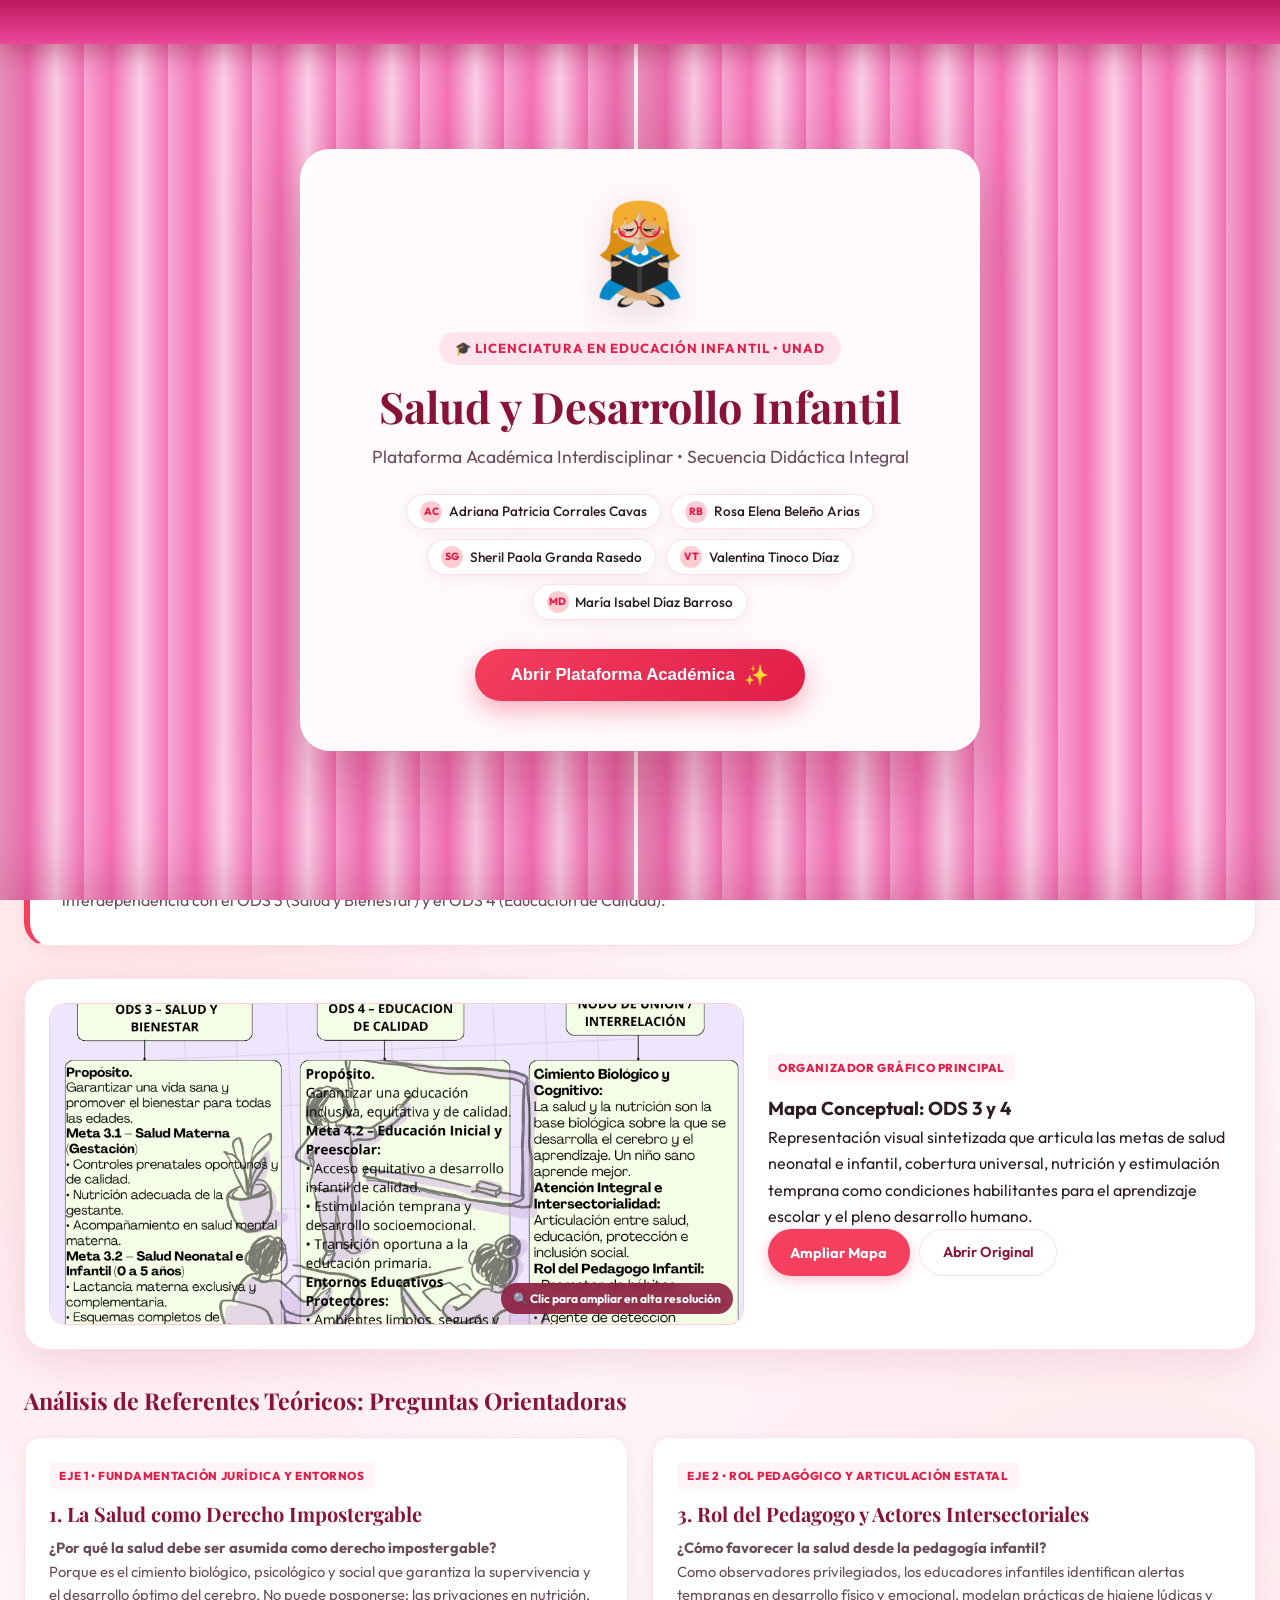
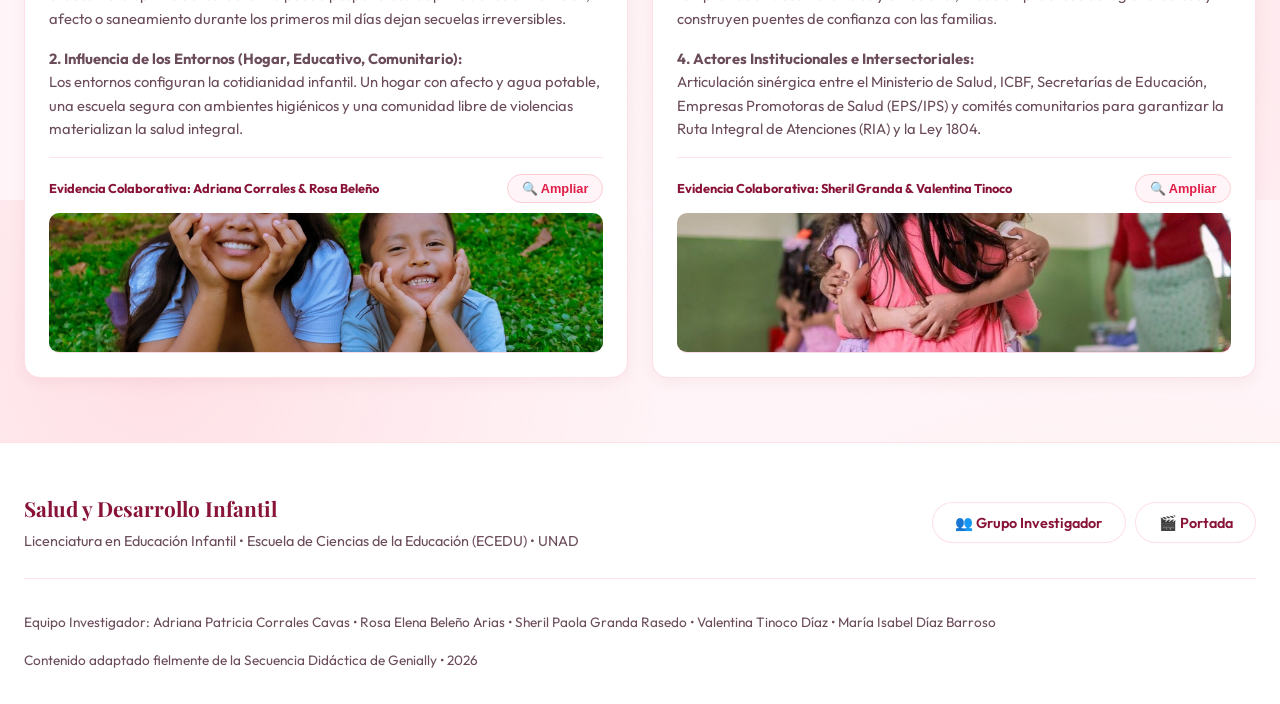
==== commit f358b3ca: "Mejoras visuales en la pagina" ====
--- a/eduInfantil.html
+++ b/eduInfantil.html
@@ -131,7 +131,7 @@
       position: relative;
       z-index: 5;
       width: min(92%, 680px);
-      background: rgba(255, 255, 255, 0.94);
+      background: rgba(255, 255, 255, 0.95);
       backdrop-filter: blur(18px);
       border: 2px solid rgba(255, 255, 255, 0.9);
       border-radius: 30px;
@@ -151,126 +151,113 @@
       align-items: center;
       gap: 0.5rem;
       background: var(--pink-100);
-      color: var(--rose-deep);
+      color: var(--pink-600);
       font-weight: 700;
-      font-size: 0.78rem;
-      letter-spacing: 0.12em;
-      text-transform: uppercase;
-      padding: 0.45rem 1rem;
+      font-size: 0.82rem;
+      padding: 0.35rem 1rem;
       border-radius: 999px;
       margin-bottom: 1rem;
-    }
-
-    .cinema-title {
+      text-transform: uppercase;
+      letter-spacing: 0.08em;
+    }
+
+    .cinema-spotlight-card h1 {
       font-family: 'Playfair Display', serif;
-      font-size: clamp(2rem, 5vw, 3.1rem);
+      font-size: clamp(1.8rem, 3.8vw, 2.7rem);
       color: var(--rose-deep);
-      line-height: 1.15;
+      line-height: 1.2;
       margin-bottom: 0.6rem;
     }
 
-    .cinema-subtitle {
+    .cinema-spotlight-card p.subtitle {
       color: var(--text-muted);
-      font-size: 1rem;
-      margin-bottom: 1.6rem;
-    }
-
-    .authors-showcase {
-      background: var(--pink-50);
+      font-size: clamp(0.95rem, 2vw, 1.1rem);
+      margin-bottom: 1.4rem;
+    }
+
+    .authors-grid {
+      display: flex;
+      flex-wrap: wrap;
+      justify-content: center;
+      gap: 0.6rem;
+      margin-bottom: 1.8rem;
+    }
+
+    .author-pill {
+      background: white;
       border: 1px solid var(--border-soft);
-      border-radius: 20px;
-      padding: 1.2rem;
-      margin-bottom: 1.8rem;
-    }
-
-    .authors-showcase h3 {
-      font-size: 0.8rem;
-      text-transform: uppercase;
-      letter-spacing: 0.1em;
-      color: var(--pink-600);
-      margin-bottom: 0.85rem;
-    }
-
-    .authors-grid {
-      display: grid;
-      grid-template-columns: repeat(auto-fit, minmax(220px, 1fr));
-      gap: 0.65rem;
-    }
-
-    .author-pill {
-      display: flex;
-      align-items: center;
-      gap: 0.6rem;
-      background: #fff;
-      padding: 0.55rem 0.9rem;
-      border-radius: 12px;
-      font-size: 0.9rem;
-      font-weight: 600;
+      padding: 0.35rem 0.85rem;
+      border-radius: 50px;
+      font-size: 0.85rem;
       color: var(--text-main);
       box-shadow: var(--shadow-sm);
+      display: inline-flex;
+      align-items: center;
+      gap: 0.4rem;
+      font-weight: 500;
     }
 
     .author-avatar {
-      width: 28px;
-      height: 28px;
+      width: 22px;
+      height: 22px;
+      background: var(--pink-200);
+      color: var(--pink-600);
       border-radius: 50%;
-      background: linear-gradient(135deg, var(--pink-400), var(--pink-600));
-      color: #fff;
-      font-size: 0.75rem;
-      font-weight: 700;
-      display: grid;
-      place-items: center;
-      flex-shrink: 0;
-    }
-
-    .btn-start-cinema {
-      position: relative;
       display: inline-flex;
       align-items: center;
-      gap: 0.75rem;
-      background: linear-gradient(135deg, #ec4899, #be185d);
-      color: #fff;
+      justify-content: center;
+      font-size: 0.65rem;
+      font-weight: 800;
+    }
+
+    .btn-curtain-open {
+      display: inline-flex;
+      align-items: center;
+      gap: 0.6rem;
+      background: linear-gradient(135deg, var(--pink-500), var(--pink-600));
+      color: white;
       border: none;
-      padding: 1rem 2.2rem;
-      font-family: 'Outfit', sans-serif;
+      padding: 0.9rem 2.2rem;
+      border-radius: 50px;
       font-size: 1.05rem;
       font-weight: 700;
-      border-radius: 999px;
       cursor: pointer;
-      box-shadow: 0 12px 28px rgba(219, 39, 119, 0.4);
+      box-shadow: 0 10px 25px rgba(244, 63, 94, 0.4);
       transition: var(--transition);
-      overflow: hidden;
-    }
-
-    .btn-start-cinema:hover {
-      transform: translateY(-3px) scale(1.03);
-      box-shadow: 0 18px 36px rgba(219, 39, 119, 0.5);
-    }
-
-    .btn-start-cinema:active {
-      transform: scale(0.98);
-    }
-
-    /* ================= BARRA DE PROGRESO Y NAVBAR ================= */
-    #scroll-progress {
+    }
+
+    .btn-curtain-open:hover {
+      transform: translateY(-3px) scale(1.02);
+      box-shadow: 0 15px 35px rgba(244, 63, 94, 0.5);
+    }
+
+    /* ================= BARRA SUPERIOR (HEADER) ================= */
+    .top-reading-bar {
       position: fixed;
       top: 0;
       left: 0;
-      height: 4px;
+      width: 100%;
+      height: 5px;
+      background: rgba(254, 205, 211, 0.5);
+      z-index: 1001;
+    }
+
+    .top-reading-progress {
+      height: 100%;
       width: 0%;
-      background: linear-gradient(90deg, #f472b6, #e11d48);
-      z-index: 1001;
-      transition: width 0.1s linear;
+      background: linear-gradient(90deg, var(--pink-400), var(--pink-600));
+      transition: width 0.1s ease-out;
     }
 
     .navbar {
       position: sticky;
       top: 0;
       z-index: 1000;
-      background: rgba(255, 250, 247, 0.85);
-      backdrop-filter: blur(16px);
+      background: rgba(255, 255, 255, 0.92);
+      backdrop-filter: blur(14px);
       border-bottom: 1px solid var(--border-soft);
-      padding: 0.85rem 5%;
+      padding: 0.75rem 1.5rem;
+      box-shadow: var(--shadow-sm);
     }
 
     .nav-container {
@@ -283,34 +270,18 @@
       flex-wrap: wrap;
     }
 
-    .brand {
-      display: flex;
-      align-items: center;
-      gap: 0.7rem;
+    .nav-brand {
+      display: flex;
+      align-items: center;
+      gap: 0.75rem;
       text-decoration: none;
       color: var(--rose-deep);
+      font-weight: 800;
+      font-size: 1.15rem;
     }
 
     .brand-icon {
-      width: 40px;
-      height: 40px;
-      border-radius: 12px;
-      background: linear-gradient(135deg, #fbcfe8, #f472b6);
-      display: grid;
-      place-items: center;
-      font-size: 1.25rem;
-      box-shadow: var(--shadow-sm);
-    }
-
-    .brand-text strong {
-      display: block;
-      font-size: 1.05rem;
-      line-height: 1.1;
-    }
-
-    .brand-text span {
-      font-size: 0.75rem;
-      color: var(--text-muted);
+      font-size: 1.5rem;
     }
 
     .nav-links {
@@ -323,179 +294,129 @@
     .nav-btn {
       background: transparent;
       border: 1px solid transparent;
-      padding: 0.55rem 1rem;
-      border-radius: 999px;
-      font-family: 'Outfit', sans-serif;
+      padding: 0.45rem 0.95rem;
+      border-radius: 50px;
+      font-family: inherit;
       font-size: 0.88rem;
       font-weight: 600;
       color: var(--text-muted);
       cursor: pointer;
       transition: var(--transition);
-    }
-
-    .nav-btn:hover,
+      display: inline-flex;
+      align-items: center;
+      gap: 0.35rem;
+    }
+
+    .nav-btn:hover {
+      background: var(--pink-100);
+      color: var(--pink-600);
+    }
+
     .nav-btn.active {
-      background: var(--pink-100);
-      color: var(--rose-deep);
-      border-color: var(--pink-300);
+      background: var(--pink-500);
+      color: white;
+      box-shadow: 0 4px 14px rgba(244, 63, 94, 0.35);
     }
 
     .nav-btn.curtain-replay {
-      background: #fff;
-      border-color: var(--border-soft);
+      border: 1px dashed var(--pink-300);
+      background: white;
       color: var(--pink-600);
     }
 
-    /* ================= HERO PRINCIPAL ================= */
-    .hero {
+    /* ================= HERO Y FICHA SECUENCIA ================= */
+    .hero-container {
       max-width: 1280px;
-      margin: 2rem auto 3rem;
-      padding: 0 5%;
+      margin: 2rem auto 1.5rem;
+      padding: 0 1.5rem;
+      display: grid;
+      grid-template-columns: 1fr;
+      gap: 1.5rem;
+    }
+
+    @media (min-width: 992px) {
+      .hero-container {
+        grid-template-columns: 1.2fr 0.8fr;
+        align-items: center;
+      }
     }
 
     .hero-card {
+      background: white;
+      border-radius: var(--radius-lg);
+      padding: clamp(1.8rem, 3.5vw, 2.8rem);
+      border: 1px solid var(--border-soft);
+      box-shadow: var(--shadow-md);
       position: relative;
-      background: linear-gradient(135deg, #fff1f5 0%, #ffe4ec 55%, #ffd6e4 100%);
-      border: 1px solid rgba(251, 113, 133, 0.25);
-      border-radius: 32px;
-      padding: clamp(2rem, 5vw, 4rem);
       overflow: hidden;
-      box-shadow: var(--shadow-md);
-      display: grid;
-      grid-template-columns: 1.35fr 0.85fr;
-      gap: 2.5rem;
-      align-items: center;
-    }
-
-    .hero-blob {
+    }
+
+    .hero-card::before {
+      content: '';
       position: absolute;
+      top: -60px;
+      right: -60px;
+      width: 180px;
+      height: 180px;
+      background: radial-gradient(circle, var(--pink-200) 0%, transparent 70%);
       border-radius: 50%;
-      filter: blur(45px);
       z-index: 0;
-      pointer-events: none;
-    }
-
-    .hero-blob-1 {
-      width: 280px;
-      height: 280px;
-      background: rgba(244, 114, 182, 0.28);
-      top: -60px;
-      right: -40px;
-    }
-
-    .hero-blob-2 {
-      width: 220px;
-      height: 220px;
-      background: rgba(251, 191, 36, 0.18);
-      bottom: -50px;
-      left: 15%;
-    }
-
-    .hero-content {
+    }
+
+    .hero-card > * {
       position: relative;
       z-index: 1;
     }
 
-    .eyebrow {
-      display: inline-block;
-      background: rgba(255, 255, 255, 0.85);
-      color: var(--pink-600);
-      font-weight: 700;
-      font-size: 0.8rem;
-      letter-spacing: 0.08em;
-      text-transform: uppercase;
-      padding: 0.4rem 0.95rem;
-      border-radius: 999px;
-      margin-bottom: 1rem;
-    }
-
-    .hero h1 {
+    .hero-card h1 {
       font-family: 'Playfair Display', serif;
-      font-size: clamp(2.1rem, 4.2vw, 3.4rem);
+      font-size: clamp(2rem, 3.5vw, 2.7rem);
       color: var(--rose-deep);
-      line-height: 1.15;
-      margin-bottom: 1rem;
-    }
-
-    .hero p {
-      font-size: 1.05rem;
+      line-height: 1.2;
+      margin: 0.6rem 0 1rem;
+    }
+
+    .hero-card p {
       color: var(--text-muted);
-      max-width: 620px;
-      margin-bottom: 1.75rem;
+      font-size: 1.02rem;
+      margin-bottom: 1.5rem;
+      max-width: 580px;
     }
 
     .hero-actions {
       display: flex;
+      gap: 0.75rem;
       flex-wrap: wrap;
-      gap: 0.85rem;
-    }
-
-    .btn-primary {
-      background: linear-gradient(135deg, #f43f5e, #be185d);
-      color: #fff;
-      border: none;
-      padding: 0.85rem 1.6rem;
-      border-radius: 14px;
-      font-family: 'Outfit', sans-serif;
-      font-weight: 600;
-      font-size: 0.95rem;
-      cursor: pointer;
-      box-shadow: 0 10px 24px rgba(225, 29, 72, 0.28);
-      transition: var(--transition);
-    }
-
-    .btn-primary:hover {
-      transform: translateY(-2px);
-      box-shadow: 0 14px 30px rgba(225, 29, 72, 0.36);
-    }
-
-    .btn-secondary {
-      background: rgba(255, 255, 255, 0.9);
-      color: var(--rose-deep);
-      border: 1px solid var(--pink-300);
-      padding: 0.85rem 1.5rem;
-      border-radius: 14px;
-      font-family: 'Outfit', sans-serif;
-      font-weight: 600;
-      font-size: 0.95rem;
-      cursor: pointer;
-      transition: var(--transition);
-    }
-
-    .btn-secondary:hover {
-      background: #fff;
-      transform: translateY(-2px);
-    }
-
-    /* Ficha de progreso del proyecto (5 Fases, 3 Activas) */
-    .roadmap-panel {
-      position: relative;
-      z-index: 1;
-      background: rgba(255, 255, 255, 0.92);
-      border: 1px solid rgba(255, 255, 255, 0.95);
-      border-radius: 24px;
-      padding: 1.5rem;
-      box-shadow: var(--shadow-sm);
-    }
-
-    .roadmap-panel h3 {
-      font-size: 0.95rem;
+    }
+
+    .roadmap-box {
+      background: linear-gradient(145deg, #ffffff, #fff7fa);
+      border-radius: var(--radius-lg);
+      padding: 1.75rem;
+      border: 1px solid var(--border-soft);
+      box-shadow: var(--shadow-md);
+    }
+
+    .roadmap-box h3 {
+      font-size: 1.15rem;
       color: var(--rose-deep);
       margin-bottom: 1rem;
       display: flex;
       align-items: center;
       justify-content: space-between;
-    }
-
-    .roadmap-panel h3 span {
-      font-size: 0.75rem;
-      background: var(--pink-100);
-      color: var(--pink-600);
-      padding: 0.25rem 0.65rem;
-      border-radius: 999px;
-    }
-
-    .roadmap-list {
+      gap: 0.5rem;
+    }
+
+    .roadmap-box h3 span {
+      font-size: 0.8rem;
+      background: #e0f2fe;
+      color: #0369a1;
+      padding: 0.2rem 0.65rem;
+      border-radius: 50px;
+      font-weight: 700;
+    }
+
+    .roadmap-timeline {
       display: flex;
       flex-direction: column;
       gap: 0.65rem;
@@ -504,1872 +425,1946 @@
     .roadmap-item {
       display: flex;
       align-items: center;
-      justify-content: space-between;
       gap: 0.75rem;
-      padding: 0.7rem 0.9rem;
-      border-radius: 14px;
-      background: var(--pink-50);
-      border: 1px solid var(--border-soft);
-      font-size: 0.86rem;
+      padding: 0.65rem 0.9rem;
+      border-radius: 12px;
+      background: white;
+      border: 1px solid rgba(244, 63, 94, 0.1);
+      transition: var(--transition);
       cursor: pointer;
-      transition: var(--transition);
     }
 
     .roadmap-item:hover {
       transform: translateX(4px);
-      background: #fff;
       border-color: var(--pink-400);
-    }
-
-    .roadmap-item.pending {
-      opacity: 0.65;
-      background: #f8f5f6;
-      border-style: dashed;
-    }
-
-    .status-tag {
-      font-size: 0.72rem;
-      font-weight: 700;
-      padding: 0.2rem 0.55rem;
-      border-radius: 999px;
-      white-space: nowrap;
-    }
-
-    .status-done {
-      background: #dcfce7;
-      color: #166534;
-    }
-
-    .status-wip {
-      background: #fef3c7;
-      color: #92400e;
-    }
-
-    /* ================= BUSCADOR Y SELECTOR DE FASES ================= */
-    .control-bar {
-      max-width: 1280px;
-      margin: 0 auto 2.5rem;
-      padding: 0 5%;
-    }
-
-    .control-wrapper {
-      background: var(--surface);
-      border: 1px solid var(--border-soft);
-      border-radius: 24px;
-      padding: 1.25rem;
-      box-shadow: var(--shadow-sm);
-      display: flex;
-      flex-wrap: wrap;
-      align-items: center;
-      justify-content: space-between;
-      gap: 1rem;
-    }
-
-    .phase-tabs {
-      display: flex;
-      flex-wrap: wrap;
-      gap: 0.6rem;
-    }
-
-    .phase-tab {
-      display: inline-flex;
-      align-items: center;
-      gap: 0.5rem;
-      padding: 0.75rem 1.25rem;
-      border-radius: 14px;
-      border: 1px solid var(--border-soft);
       background: var(--pink-50);
-      color: var(--text-main);
-      font-family: 'Outfit', sans-serif;
-      font-weight: 600;
-      font-size: 0.92rem;
-      cursor: pointer;
-      transition: var(--transition);
-    }
-
-    .phase-tab:hover {
-      background: var(--pink-100);
-      transform: translateY(-2px);
-    }
-
-    .phase-tab.active {
-      background: linear-gradient(135deg, #ec4899, #be185d);
-      color: #fff;
-      border-color: transparent;
-      box-shadow: 0 8px 20px rgba(219, 39, 119, 0.28);
-    }
-
-    .search-box {
-      position: relative;
-      flex: 1 1 260px;
-      max-width: 360px;
-    }
-
-    .search-box input {
-      width: 100%;
-      padding: 0.75rem 1rem 0.75rem 2.5rem;
-      border-radius: 14px;
-      border: 1px solid var(--pink-200);
-      background: var(--pink-50);
-      font-family: 'Outfit', sans-serif;
-      font-size: 0.92rem;
-      color: var(--text-main);
-      outline: none;
-      transition: var(--transition);
-    }
-
-    .search-box input:focus {
-      background: #fff;
-      border-color: var(--pink-500);
-      box-shadow: 0 0 0 4px rgba(244, 63, 94, 0.12);
-    }
-
-    .search-box span {
-      position: absolute;
-      left: 0.9rem;
-      top: 50%;
-      transform: translateY(-50%);
-      font-size: 0.95rem;
-      opacity: 0.65;
-    }
-
-    /* ================= SECCIONES DE FASE ================= */
-    main {
-      max-width: 1280px;
-      margin: 0 auto 5rem;
-      padding: 0 5%;
-    }
-
-    .phase-section {
-      display: none;
-      animation: fadeSlideUp 0.55s cubic-bezier(0.22, 1, 0.36, 1) forwards;
-    }
-
-    .phase-section.active {
-      display: block;
-    }
-
-    @keyframes fadeSlideUp {
-      from {
-        opacity: 0;
-        transform: translateY(22px);
-      }
-      to {
-        opacity: 1;
-        transform: translateY(0);
-      }
-    }
-
-    .section-header {
-      margin-bottom: 2rem;
-      padding-bottom: 1.2rem;
-      border-bottom: 2px dashed var(--pink-200);
-    }
-
-    .section-header .phase-pill {
-      display: inline-block;
-      background: var(--pink-100);
-      color: var(--rose-deep);
-      font-weight: 700;
-      font-size: 0.8rem;
-      padding: 0.35rem 0.9rem;
-      border-radius: 999px;
-      margin-bottom: 0.6rem;
-    }
-
-    .section-header h2 {
-      font-family: 'Playfair Display', serif;
-      font-size: clamp(1.75rem, 3.2vw, 2.5rem);
-      color: var(--rose-deep);
-      margin-bottom: 0.45rem;
-    }
-
-    .section-header p {
-      color: var(--text-muted);
-      max-width: 800px;
-    }
-
-    /* ================= COMPONENTES DE CONTENIDO ================= */
-    .block-title {
-      font-size: 1.3rem;
-      font-weight: 700;
-      color: var(--rose-deep);
-      margin: 2.5rem 0 1.2rem;
-      display: flex;
-      align-items: center;
-      gap: 0.6rem;
-    }
-
-    .cards-grid-3 {
-      display: grid;
-      grid-template-columns: repeat(auto-fit, minmax(290px, 1fr));
-      gap: 1.4rem;
-    }
-
-    .cards-grid-2 {
-      display: grid;
-      grid-template-columns: repeat(auto-fit, minmax(340px, 1fr));
-      gap: 1.5rem;
-    }
-
-    .card {
-      background: var(--surface);
-      border: 1px solid var(--border-soft);
-      border-radius: var(--radius-lg);
-      padding: 1.65rem;
-      box-shadow: var(--shadow-sm);
-      transition: var(--transition);
-      position: relative;
-      overflow: hidden;
-    }
-
-    .card:hover {
-      transform: translateY(-5px);
-      box-shadow: var(--shadow-md);
-      border-color: var(--pink-300);
-    }
-
-    .card-top-accent {
-      position: absolute;
-      top: 0;
-      left: 0;
-      right: 0;
-      height: 5px;
-      background: linear-gradient(90deg, #f472b6, #fb7185);
-    }
-
-    .card-badge {
-      display: inline-block;
-      font-size: 0.75rem;
-      font-weight: 700;
-      background: var(--pink-100);
-      color: var(--pink-600);
-      padding: 0.28rem 0.75rem;
-      border-radius: 999px;
-      margin-bottom: 0.85rem;
-    }
-
-    .card h3 {
-      font-size: 1.18rem;
-      color: var(--rose-deep);
-      margin-bottom: 0.75rem;
-    }
-
-    .card ul {
-      padding-left: 1.15rem;
-      color: var(--text-muted);
-      font-size: 0.94rem;
-    }
-
-    .card ul li {
-      margin-bottom: 0.45rem;
-    }
-
-    .author-tag {
-      display: inline-flex;
-      align-items: center;
-      gap: 0.4rem;
-      margin-top: 1rem;
-      padding-top: 0.75rem;
-      border-top: 1px solid var(--pink-100);
-      font-size: 0.82rem;
-      font-weight: 600;
-      color: var(--pink-600);
-      width: 100%;
-    }
-
-    /* Acordeones interactivos */
-    .accordion-item {
-      background: var(--surface);
-      border: 1px solid var(--border-soft);
-      border-radius: 18px;
-      margin-bottom: 0.95rem;
-      overflow: hidden;
-      box-shadow: var(--shadow-sm);
-      transition: var(--transition);
-    }
-
-    .accordion-header {
-      width: 100%;
-      background: transparent;
-      border: none;
-      padding: 1.25rem 1.5rem;
-      display: flex;
-      align-items: center;
-      justify-content: space-between;
-      gap: 1rem;
-      text-align: left;
-      font-family: 'Outfit', sans-serif;
-      font-size: 1.04rem;
-      font-weight: 700;
-      color: var(--rose-deep);
-      cursor: pointer;
-      transition: background 0.25s ease;
-    }
-
-    .accordion-header:hover {
-      background: var(--pink-50);
-    }
-
-    .accordion-icon {
-      width: 32px;
-      height: 32px;
+    }
+
+    .roadmap-dot {
+      width: 28px;
+      height: 28px;
       border-radius: 50%;
       background: var(--pink-100);
       color: var(--pink-600);
-      display: grid;
-      place-items: center;
-      font-size: 1.1rem;
+      display: flex;
+      align-items: center;
+      justify-content: center;
+      font-size: 0.78rem;
+      font-weight: 800;
       flex-shrink: 0;
-      transition: transform 0.35s ease;
-    }
-
-    .accordion-item.open .accordion-icon {
-      transform: rotate(45deg);
-      background: var(--pink-500);
-      color: #fff;
-    }
-
-    .accordion-body {
-      max-height: 0;
-      overflow: hidden;
-      transition: max-height 0.45s cubic-bezier(0.22, 1, 0.36, 1);
+    }
+
+    .roadmap-item.completed .roadmap-dot {
+      background: #dcfce7;
+      color: #166534;
+    }
+
+    .roadmap-item.wip .roadmap-dot {
+      background: #fef3c7;
+      color: #b45309;
+    }
+
+    .roadmap-text {
+      flex: 1;
+    }
+
+    .roadmap-title {
+      font-size: 0.88rem;
+      font-weight: 700;
+      color: var(--text-main);
+      display: flex;
+      align-items: center;
+      justify-content: space-between;
+    }
+
+    .roadmap-desc {
+      font-size: 0.75rem;
+      color: var(--text-muted);
+    }
+
+    /* ================= BARRA DE CONTROL Y BÚSQUEDA ================= */
+    .control-bar {
+      max-width: 1280px;
+      margin: 0 auto 1.75rem;
       padding: 0 1.5rem;
-    }
-
-    .accordion-item.open .accordion-body {
-      max-height: 900px;
-      padding-bottom: 1.4rem;
-    }
-
-    /* Sub-pestañas para Entornos y Ciclos */
-    .subtabs-nav {
-      display: flex;
-      flex-wrap: wrap;
-      gap: 0.6rem;
-      margin-bottom: 1.4rem;
-    }
-    
-    .subtab-btn {
-      padding: 0.6rem 1.15rem;
-      border-radius: 12px;
-      border: 1px solid var(--pink-200);
-      background: #fff;
-      font-family: 'Outfit', sans-serif;
-      font-weight: 600;
+      display: flex;
+      flex-direction: column;
+      gap: 1rem;
+    }
+
+    @media (min-width: 768px) {
+      .control-bar {
+        flex-direction: row;
+        align-items: center;
+        justify-content: space-between;
+      }
+    }
+
+    .phase-tabs {
+      display: flex;
+      background: white;
+      padding: 0.35rem;
+      border-radius: 50px;
+      border: 1px solid var(--border-soft);
+      box-shadow: var(--shadow-sm);
+      overflow-x: auto;
+      gap: 0.25rem;
+      flex-wrap: nowrap;
+    }
+
+    .phase-tab {
+      background: transparent;
+      border: none;
+      padding: 0.55rem 1.15rem;
+      border-radius: 50px;
+      font-family: inherit;
       font-size: 0.88rem;
+      font-weight: 700;
       color: var(--text-muted);
       cursor: pointer;
+      white-space: nowrap;
       transition: var(--transition);
+      display: inline-flex;
+      align-items: center;
+      gap: 0.45rem;
+    }
+
+    .phase-tab:hover {
+      color: var(--pink-600);
+      background: var(--pink-50);
+    }
+
+    .phase-tab.active {
+      background: var(--pink-500);
+      color: white;
+      box-shadow: 0 4px 14px rgba(244, 63, 94, 0.35);
+    }
+
+    .search-box {
+      position: relative;
+      min-width: 200px;
+      max-width: 260px;
+    }
+
+    .search-input {
+      width: 100%;
+      background: white;
+      border: 1px solid var(--border-soft);
+      padding: 0.45rem 0.9rem 0.45rem 2.2rem;
+      border-radius: 50px;
+      font-family: inherit;
+      font-size: 0.84rem;
+      color: var(--text-main);
+      box-shadow: var(--shadow-sm);
+      outline: none;
+      transition: var(--transition);
+    }
+
+    .search-input:focus {
+      border-color: var(--pink-400);
+      box-shadow: 0 0 0 3px rgba(244, 63, 94, 0.15);
+    }
+
+    .search-icon {
+      position: absolute;
+      left: 0.8rem;
+      top: 50%;
+      transform: translateY(-50%);
+      font-size: 0.85rem;
+      color: var(--text-muted);
+      pointer-events: none;
+    }
+
+    /* ================= SECCIONES DE FASE ================= */
+    .content-area {
+      max-width: 1280px;
+      margin: 0 auto 3rem;
+      padding: 0 1.5rem;
+    }
+
+    .phase-section {
+      display: none;
+      animation: fadeIn 0.45s cubic-bezier(0.2, 0.8, 0.2, 1);
+    }
+
+    .phase-section.active {
+      display: block;
+    }
+
+    @keyframes fadeIn {
+      from { opacity: 0; transform: translateY(12px); }
+      to { opacity: 1; transform: translateY(0); }
+    }
+
+    .section-header {
+      background: white;
+      border-radius: var(--radius-lg);
+      padding: 2rem;
+      border: 1px solid var(--border-soft);
+      box-shadow: var(--shadow-sm);
+      margin-bottom: 2rem;
+      position: relative;
+      border-left: 6px solid var(--pink-500);
+    }
+
+    .phase-badge {
+      display: inline-flex;
+      align-items: center;
+      gap: 0.4rem;
+      background: var(--pink-100);
+      color: var(--pink-600);
+      font-size: 0.8rem;
+      font-weight: 800;
+      padding: 0.3rem 0.85rem;
+      border-radius: 50px;
+      text-transform: uppercase;
+      letter-spacing: 0.06em;
+      margin-bottom: 0.6rem;
+    }
+
+    .section-header h2 {
+      font-family: 'Playfair Display', serif;
+      font-size: clamp(1.6rem, 2.8vw, 2.2rem);
+      color: var(--rose-deep);
+      line-height: 1.25;
+      margin-bottom: 0.5rem;
+    }
+
+    .section-header p {
+      color: var(--text-muted);
+      font-size: 1rem;
+      max-width: 800px;
+    }
+
+    /* ================= GRID Y TARJETAS ================= */
+    .grid-2 {
+      display: grid;
+      grid-template-columns: 1fr;
+      gap: 1.5rem;
+      margin-bottom: 2rem;
+    }
+
+    @media (min-width: 768px) {
+      .grid-2 {
+        grid-template-columns: repeat(2, 1fr);
+      }
+    }
+
+    .grid-3 {
+      display: grid;
+      grid-template-columns: 1fr;
+      gap: 1.5rem;
+      margin-bottom: 2rem;
+    }
+
+    @media (min-width: 768px) {
+      .grid-3 {
+        grid-template-columns: repeat(2, 1fr);
+      }
+    }
+
+    @media (min-width: 1024px) {
+      .grid-3 {
+        grid-template-columns: repeat(3, 1fr);
+      }
+    }
+
+    .card {
+      background: white;
+      border-radius: var(--radius-md);
+      padding: 1.5rem;
+      border: 1px solid var(--border-soft);
+      box-shadow: var(--shadow-sm);
+      transition: var(--transition);
+      display: flex;
+      flex-direction: column;
+      position: relative;
+    }
+
+    .card:hover {
+      transform: translateY(-4px);
+      box-shadow: var(--shadow-md);
+      border-color: var(--pink-300);
+    }
+
+    .card-badge {
+      display: inline-block;
+      font-size: 0.72rem;
+      font-weight: 800;
+      text-transform: uppercase;
+      letter-spacing: 0.05em;
+      color: var(--pink-600);
+      background: var(--pink-50);
+      padding: 0.25rem 0.65rem;
+      border-radius: 6px;
+      margin-bottom: 0.75rem;
+      width: fit-content;
+    }
+
+    .card h3 {
+      font-family: 'Playfair Display', serif;
+      font-size: 1.25rem;
+      color: var(--rose-deep);
+      margin-bottom: 0.6rem;
+      line-height: 1.3;
+    }
+
+    .card h4 {
+      font-size: 1.05rem;
+      color: var(--rose-deep);
+      margin-bottom: 0.5rem;
+    }
+
+    .card p {
+      color: var(--text-muted);
+      font-size: 0.92rem;
+      line-height: 1.6;
+      margin-bottom: 1rem;
+      flex-grow: 1;
+    }
+
+    /* ================= COMPONENTES VISUALES Y MAPA ================= */
+    .concept-map-hero {
+      background: white;
+      border-radius: var(--radius-lg);
+      padding: 1.5rem;
+      border: 1px solid var(--border-soft);
+      box-shadow: var(--shadow-md);
+      margin-bottom: 2rem;
+      display: grid;
+      grid-template-columns: 1fr;
+      gap: 1.5rem;
+      align-items: center;
+    }
+
+    @media (min-width: 900px) {
+      .concept-map-hero {
+        grid-template-columns: 1.2fr 0.8fr;
+      }
+    }
+
+    .concept-map-img {
+      position: relative;
+      background: #fff0f3;
+      border-radius: var(--radius-md);
+      overflow: hidden;
+      border: 1px solid var(--pink-200);
+      cursor: pointer;
+    }
+
+    .concept-map-img img {
+      width: 100%;
+      height: 320px;
+      object-fit: cover;
+      display: block;
+      transition: transform 0.5s ease;
+    }
+
+    .concept-map-img:hover img {
+      transform: scale(1.03);
+    }
+
+    .zoom-badge {
+      position: absolute;
+      bottom: 10px;
+      right: 10px;
+      background: rgba(136, 19, 55, 0.85);
+      color: white;
+      padding: 0.35rem 0.75rem;
+      border-radius: 50px;
+      font-size: 0.75rem;
+      font-weight: 700;
+      backdrop-filter: blur(4px);
+      display: flex;
+      align-items: center;
+      gap: 0.3rem;
+      pointer-events: none;
+    }
+
+    .image-preview-card {
+      background: white;
+      border-radius: var(--radius-md);
+      overflow: hidden;
+      border: 1px solid var(--border-soft);
+      box-shadow: var(--shadow-sm);
+      display: flex;
+      flex-direction: column;
+      transition: var(--transition);
+    }
+
+    .image-preview-card:hover {
+      box-shadow: var(--shadow-md);
+      border-color: var(--pink-300);
+    }
+
+    .image-thumb-wrapper {
+      position: relative;
+      background: #fafafa;
+      height: 230px;
+      overflow: hidden;
+      border-bottom: 1px solid var(--border-soft);
+      cursor: pointer;
+    }
+
+    .image-thumb-wrapper.contain-thumb {
+      background: #fdf2f4;
+    }
+
+    .image-thumb-wrapper img {
+      width: 100%;
+      height: 100%;
+      object-fit: cover;
+      display: block;
+      transition: transform 0.4s ease;
+    }
+
+    .image-thumb-wrapper.contain-thumb img {
+      object-fit: contain;
+      padding: 10px;
+    }
+
+    .image-thumb-wrapper:hover img {
+      transform: scale(1.04);
+    }
+
+    .image-card-body {
+      padding: 1.25rem;
+      display: flex;
+      flex-direction: column;
+      flex-grow: 1;
+    }
+
+    .image-switcher-chips {
+      display: flex;
+      gap: 0.4rem;
+      margin-bottom: 0.8rem;
+      flex-wrap: wrap;
+    }
+
+    .chip-btn {
+      background: var(--pink-50);
+      border: 1px solid var(--pink-200);
+      font-size: 0.75rem;
+      padding: 0.2rem 0.55rem;
+      border-radius: 4px;
+      cursor: pointer;
+      font-weight: 700;
+      color: var(--pink-600);
+      transition: all 0.2s ease;
+    }
+
+    .chip-btn.active, .chip-btn:hover {
+      background: var(--pink-500);
+      color: white;
+      border-color: var(--pink-500);
+    }
+
+    .btn-canva-pill {
+      display: inline-flex;
+      align-items: center;
+      gap: 0.4rem;
+      background: #00c4cc;
+      color: white;
+      text-decoration: none;
+      font-size: 0.78rem;
+      font-weight: 700;
+      padding: 0.35rem 0.75rem;
+      border-radius: 50px;
+      transition: opacity 0.2s;
+      margin-top: auto;
+      width: fit-content;
+    }
+
+    .btn-canva-pill:hover {
+      opacity: 0.9;
+    }
+
+    /* ================= SUB-TABS (ENTORNOS Y PLANES) ================= */
+    .subtabs-nav {
+      display: flex;
+      gap: 0.5rem;
+      margin-bottom: 1.5rem;
+      overflow-x: auto;
+      padding-bottom: 0.4rem;
+    }
+
+    .subtab-btn {
+      background: white;
+      border: 1px solid var(--border-soft);
+      padding: 0.6rem 1.2rem;
+      border-radius: 50px;
+      font-family: inherit;
+      font-size: 0.88rem;
+      font-weight: 600;
+      color: var(--text-muted);
+      cursor: pointer;
+      white-space: nowrap;
+      transition: var(--transition);
+      display: inline-flex;
+      align-items: center;
+      gap: 0.4rem;
     }
 
     .subtab-btn.active,
     .subtab-btn:hover {
-      background: var(--pink-500);
-      color: #fff;
-      border-color: var(--pink-500);
+      background: var(--rose-deep);
+      color: white;
+      border-color: var(--rose-deep);
+      box-shadow: 0 4px 12px rgba(136, 19, 55, 0.2);
     }
 
     .subtab-panel {
       display: none;
-      animation: fadeSlideUp 0.4s ease forwards;
+      animation: fadeIn 0.35s ease;
     }
 
     .subtab-panel.active {
       display: block;
     }
 
-    /* Gráficos de barras territoriales */
-    .stats-grid {
-      display: grid;
-      grid-template-columns: repeat(auto-fit, minmax(300px, 1fr));
-      gap: 1.25rem;
-    }
-
-    .stat-card {
-      background: #fff;
+    /* ================= ACORDEONES ================= */
+    .accordion-group {
+      display: flex;
+      flex-direction: column;
+      gap: 0.75rem;
+      margin-bottom: 2rem;
+    }
+
+    .accordion-item {
+      background: white;
+      border-radius: var(--radius-md);
       border: 1px solid var(--border-soft);
-      border-radius: 20px;
-      padding: 1.4rem;
+      overflow: hidden;
       box-shadow: var(--shadow-sm);
     }
 
-    .stat-top {
+    .accordion-header {
+      padding: 1.1rem 1.4rem;
+      font-weight: 700;
+      color: var(--text-main);
       display: flex;
       justify-content: space-between;
-      align-items: flex-start;
-      gap: 1rem;
-      margin-bottom: 0.75rem;
-    }
-
-    .stat-top h4 {
-      font-size: 0.98rem;
-      color: var(--text-main);
-    }
-
-    .stat-value {
-      font-size: 1.35rem;
-      font-weight: 800;
+      align-items: center;
+      cursor: pointer;
+      background: white;
+      transition: background 0.2s;
+    }
+
+    .accordion-header:hover {
+      background: var(--pink-50);
       color: var(--pink-600);
-      white-space: nowrap;
-    }
-
-    .progress-track {
-      width: 100%;
+    }
+
+    .accordion-content {
+      padding: 0 1.4rem 1.25rem;
+      color: var(--text-muted);
+      font-size: 0.95rem;
+      line-height: 1.7;
+      display: none;
+      border-top: 1px solid var(--pink-100);
+      background: #fffdfd;
+    }
+
+    .accordion-item.open .accordion-content {
+      display: block;
+    }
+
+    .accordion-item.open .accordion-icon {
+      transform: rotate(180deg);
+    }
+
+    .accordion-icon {
+      transition: transform 0.3s ease;
+      font-size: 0.85rem;
+      color: var(--pink-500);
+    }
+
+    /* ================= INDICADORES Y BARRAS ================= */
+    .metric-card {
+      background: white;
+      border-radius: var(--radius-md);
+      padding: 1.25rem;
+      border: 1px solid var(--border-soft);
+      box-shadow: var(--shadow-sm);
+    }
+
+    .metric-title {
+      font-weight: 700;
+      font-size: 0.9rem;
+      color: var(--rose-deep);
+      margin-bottom: 0.5rem;
+    }
+
+    .metric-bar-bg {
       height: 10px;
       background: var(--pink-100);
-      border-radius: 999px;
+      border-radius: 5px;
       overflow: hidden;
-      margin-bottom: 0.85rem;
-    }
-
-    .progress-fill {
+      margin-bottom: 0.5rem;
+    }
+
+    .metric-bar-fill {
       height: 100%;
-      background: linear-gradient(90deg, #f472b6, #e11d48);
-      border-radius: 999px;
-      transition: width 1s ease;
-    }
-
-    .stat-card p {
-      font-size: 0.88rem;
+      background: linear-gradient(90deg, var(--pink-400), var(--pink-600));
+      border-radius: 5px;
+    }
+
+    .metric-meta {
+      display: flex;
+      justify-content: space-between;
+      font-size: 0.78rem;
       color: var(--text-muted);
     }
 
-    /* Timeline de 5 Momentos del Curso de Vida */
-    .timeline {
-      position: relative;
-      padding-left: 2rem;
-      border-left: 3px solid var(--pink-300);
-      display: flex;
-      flex-direction: column;
-      gap: 1.3rem;
-    }
-
-    .timeline-node {
-      position: relative;
-      background: #fff;
-      border: 1px solid var(--border-soft);
-      border-radius: 20px;
-      padding: 1.4rem 1.6rem;
-      box-shadow: var(--shadow-sm);
-      transition: var(--transition);
-    }
-
-    .timeline-node:hover {
-      transform: translateX(6px);
-      border-color: var(--pink-400);
-    }
-
-    .timeline-node::before {
-      content: '';
-      position: absolute;
-      left: -2.62rem;
-      top: 1.5rem;
-      width: 16px;
-      height: 16px;
-      border-radius: 50%;
+    /* ================= BOTONES GLOBALES ================= */
+    .btn-primary {
       background: var(--pink-500);
-      border: 4px solid var(--pink-100);
-    }
-
-    /* Banner destacado Plan de Promoción */
-    .plan-hero-box {
-      background: linear-gradient(135deg, #fff, #fff1f5);
-      border: 2px solid var(--pink-300);
-      border-radius: 26px;
-      padding: 2rem;
-      margin-bottom: 1.8rem;
-      box-shadow: var(--shadow-md);
-    }
-
-    .plan-meta-tags {
-      display: flex;
-      flex-wrap: wrap;
-      gap: 0.6rem;
-      margin-bottom: 1rem;
-    }
-
-    .plan-meta-tags span {
-      background: var(--pink-100);
-      color: var(--rose-deep);
+      color: white;
+      border: none;
+      padding: 0.65rem 1.4rem;
+      border-radius: 50px;
+      font-family: inherit;
       font-weight: 700;
-      font-size: 0.82rem;
-      padding: 0.35rem 0.85rem;
-      border-radius: 999px;
-    }
-
-    /* Botón de lectura completa (Modal) */
-    .btn-read-more {
-      margin-top: 0.9rem;
-      display: inline-flex;
-      align-items: center;
-      gap: 0.4rem;
-      background: var(--pink-100);
-      color: var(--rose-deep);
-      border: none;
-      padding: 0.5rem 1rem;
-      border-radius: 10px;
-      font-family: 'Outfit', sans-serif;
-      font-weight: 600;
-      font-size: 0.85rem;
+      font-size: 0.9rem;
       cursor: pointer;
       transition: var(--transition);
-    }
-
-    .btn-read-more:hover {
+      display: inline-flex;
+      align-items: center;
+      gap: 0.45rem;
+      box-shadow: 0 4px 14px rgba(244, 63, 94, 0.3);
+    }
+
+    .btn-primary:hover {
+      background: var(--pink-600);
+      transform: translateY(-2px);
+      box-shadow: 0 6px 20px rgba(244, 63, 94, 0.4);
+    }
+
+    .btn-secondary {
+      background: white;
+      color: var(--rose-deep);
+      border: 1px solid var(--border-soft);
+      padding: 0.65rem 1.4rem;
+      border-radius: 50px;
+      font-family: inherit;
+      font-weight: 600;
+      font-size: 0.9rem;
+      cursor: pointer;
+      transition: var(--transition);
+      display: inline-flex;
+      align-items: center;
+      gap: 0.45rem;
+    }
+
+    .btn-secondary:hover {
+      background: var(--pink-50);
+      border-color: var(--pink-300);
+    }
+
+    .btn-zoom {
+      background: var(--pink-50);
+      color: var(--pink-600);
+      border: 1px solid var(--pink-200);
+      padding: 0.4rem 0.85rem;
+      border-radius: 50px;
+      font-size: 0.8rem;
+      font-weight: 700;
+      cursor: pointer;
+      display: inline-flex;
+      align-items: center;
+      gap: 0.35rem;
+      transition: all 0.2s;
+    }
+
+    .btn-zoom:hover {
       background: var(--pink-500);
-      color: #fff;
-    }
-
-    /* Modal */
+      color: white;
+      border-color: var(--pink-500);
+    }
+
+    /* ================= MODAL LIGHTBOX ================= */
     .modal-overlay {
       position: fixed;
       inset: 0;
-      background: rgba(45, 27, 36, 0.6);
+      background: rgba(45, 27, 36, 0.7);
       backdrop-filter: blur(8px);
-      z-index: 5000;
-      display: none;
+      z-index: 10000;
+      display: flex;
       align-items: center;
       justify-content: center;
-      padding: 1.2rem;
+      padding: 1.5rem;
+      opacity: 0;
+      pointer-events: none;
+      transition: opacity 0.3s ease;
     }
 
     .modal-overlay.open {
-      display: flex;
-      animation: fadeIn 0.25s ease;
-    }
-
-    @keyframes fadeIn {
-      from { opacity: 0; }
-      to { opacity: 1; }
+      opacity: 1;
+      pointer-events: all;
     }
 
     .modal-box {
-      background: #fff;
-      width: min(100%, 720px);
-      max-height: 85vh;
+      background: white;
+      width: min(95%, 720px);
+      max-height: 90vh;
+      border-radius: var(--radius-lg);
       overflow-y: auto;
-      border-radius: 26px;
       padding: 2rem;
       position: relative;
-      box-shadow: var(--shadow-lg);
-      border: 1px solid var(--pink-200);
-    }
-
-    .modal-close {
-      position: sticky;
-      top: 0;
-      float: right;
+      box-shadow: 0 25px 70px rgba(0, 0, 0, 0.3);
+      transform: scale(0.95);
+      transition: transform 0.3s ease;
+    }
+
+    .modal-box.lightbox-mode {
+      width: min(96%, 1000px);
+      padding: 1.5rem;
+    }
+
+    .modal-overlay.open .modal-box {
+      transform: scale(1);
+    }
+
+    .modal-close-btn {
+      position: absolute;
+      top: 1.2rem;
+      right: 1.2rem;
       background: var(--pink-100);
-      color: var(--rose-deep);
       border: none;
       width: 36px;
       height: 36px;
       border-radius: 50%;
+      display: flex;
+      align-items: center;
+      justify-content: center;
+      color: var(--pink-600);
       font-size: 1.2rem;
+      cursor: pointer;
+      transition: var(--transition);
+      z-index: 10;
+    }
+
+    .modal-close-btn:hover {
+      background: var(--pink-500);
+      color: white;
+      transform: rotate(90deg);
+    }
+
+    /* ================= DOCUMENTAL Y FORO FASE 4 ================= */
+    .documentary-hero {
+      background: linear-gradient(135deg, #1e293b, #0f172a);
+      color: white;
+      border-radius: var(--radius-lg);
+      padding: 2rem;
+      margin-bottom: 2rem;
+      border: 1px solid rgba(255, 255, 255, 0.1);
+      box-shadow: var(--shadow-lg);
+      display: grid;
+      grid-template-columns: 1fr;
+      gap: 1.5rem;
+      align-items: center;
+    }
+
+    @media (min-width: 860px) {
+      .documentary-hero {
+        grid-template-columns: 1.3fr 0.7fr;
+      }
+    }
+
+    .doc-badge {
+      background: #f59e0b;
+      color: #78350f;
+      font-size: 0.75rem;
+      font-weight: 800;
+      padding: 0.25rem 0.7rem;
+      border-radius: 50px;
+      display: inline-block;
+      text-transform: uppercase;
+      margin-bottom: 0.75rem;
+    }
+
+    .doc-preview-box {
+      background: rgba(255, 255, 255, 0.05);
+      border: 2px dashed rgba(255, 255, 255, 0.2);
+      border-radius: var(--radius-md);
+      padding: 1.5rem;
+      text-align: center;
+    }
+
+    .forum-question-card {
+      background: white;
+      border-radius: var(--radius-md);
+      padding: 1.5rem;
+      border: 1px solid var(--border-soft);
+      border-left: 5px solid var(--pink-500);
+      box-shadow: var(--shadow-sm);
+      margin-bottom: 1.25rem;
+    }
+
+    .forum-author-tag {
+      display: inline-flex;
+      align-items: center;
+      gap: 0.4rem;
+      background: var(--pink-100);
+      color: var(--pink-600);
+      font-size: 0.8rem;
       font-weight: 700;
+      padding: 0.25rem 0.65rem;
+      border-radius: 50px;
+      margin-bottom: 0.6rem;
+    }
+
+    /* ================= BOTÓN VOLVER ARRIBA ================= */
+    .scroll-top-btn {
+      position: fixed;
+      bottom: 1.75rem;
+      right: 1.75rem;
+      width: 46px;
+      height: 46px;
+      border-radius: 50%;
+      background: var(--rose-deep);
+      color: white;
+      border: 2px solid white;
+      box-shadow: var(--shadow-md);
+      display: flex;
+      align-items: center;
+      justify-content: center;
+      font-size: 1.1rem;
       cursor: pointer;
-    }
-
-    /* Footer */
+      opacity: 0;
+      visibility: hidden;
+      transition: var(--transition);
+      z-index: 900;
+    }
+
+    .scroll-top-btn.visible {
+      opacity: 1;
+      visibility: visible;
+      transform: translateY(0);
+    }
+
+    .scroll-top-btn:hover {
+      background: var(--pink-600);
+      transform: translateY(-4px);
+    }
+
+    /* ================= FOOTER ================= */
     footer {
-      background: #fff;
+      background: white;
       border-top: 1px solid var(--border-soft);
-      padding: 2.5rem 5%;
-      text-align: center;
-      color: var(--text-muted);
-      font-size: 0.9rem;
-    }
-
-    footer strong {
-      color: var(--rose-deep);
-    }
-
-    /* Responsive */
-    @media (max-width: 900px) {
-      .hero-card {
-        grid-template-columns: 1fr;
-      }
-    }
-
-    @media (max-width: 600px) {
-      .navbar {
-        padding: 0.75rem 4%;
-      }
-      .nav-links {
-        width: 100%;
-        justify-content: center;
-      }
-      .phase-tab {
-        flex: 1 1 100%;
-        justify-content: center;
-      }
-    }
-
-    /* ================= ESTILOS PARA RECURSOS VISUALES E IMÁGENES ================= */
-    .image-preview-card {
-      background: var(--surface);
-      border: 1px solid var(--border-soft);
-      border-radius: var(--radius-lg);
-      overflow: hidden;
-      box-shadow: var(--shadow-sm);
-      transition: var(--transition);
+      padding: 3rem 1.5rem 2rem;
+      margin-top: 4rem;
+    }
+
+    .footer-container {
+      max-width: 1280px;
+      margin: 0 auto;
       display: flex;
       flex-direction: column;
-    }
-
-    .image-preview-card:hover {
-      transform: translateY(-4px);
-      box-shadow: var(--shadow-md);
-      border-color: var(--pink-300);
-    }
-
-    .image-thumb-wrapper {
-      position: relative;
-      background: #fdf2f4;
-      overflow: hidden;
-      cursor: pointer;
-      display: flex;
-      align-items: center;
-      justify-content: center;
+      gap: 2rem;
+    }
+
+    .footer-top {
+      display: flex;
+      flex-wrap: wrap;
+      justify-content: space-between;
+      gap: 1.5rem;
+      align-items: center;
       border-bottom: 1px solid var(--pink-100);
-    }
-
-    .image-thumb-wrapper img {
-      width: 100%;
-      height: 250px;
-      object-fit: cover;
-      object-position: top center;
-      transition: transform 0.4s ease;
-      display: block;
-    }
-
-    .image-thumb-wrapper.contain-thumb img {
-      object-fit: contain;
-      background: #fff;
-      padding: 0.6rem;
-    }
-
-    .image-thumb-wrapper:hover img {
-      transform: scale(1.04);
-    }
-
-    .image-zoom-overlay {
-      position: absolute;
-      inset: 0;
-      background: rgba(136, 19, 55, 0.45);
-      display: flex;
-      align-items: center;
-      justify-content: center;
-      opacity: 0;
-      transition: opacity 0.3s ease;
-      backdrop-filter: blur(2px);
-    }
-
-    .image-thumb-wrapper:hover .image-zoom-overlay {
-      opacity: 1;
-    }
-
-    .zoom-badge {
-      background: rgba(255, 255, 255, 0.95);
+      padding-bottom: 1.5rem;
+    }
+
+    .footer-brand {
+      font-family: 'Playfair Display', serif;
+      font-size: 1.3rem;
       color: var(--rose-deep);
       font-weight: 700;
+    }
+
+    .footer-bottom {
+      display: flex;
+      flex-wrap: wrap;
+      justify-content: space-between;
+      align-items: center;
+      gap: 1rem;
       font-size: 0.85rem;
-      padding: 0.5rem 1rem;
-      border-radius: 999px;
-      box-shadow: 0 4px 14px rgba(0,0,0,0.2);
-      display: inline-flex;
-      align-items: center;
-      gap: 0.4rem;
-    }
-
-    .image-card-body {
-      padding: 1.35rem;
-      display: flex;
-      flex-direction: column;
-      flex: 1;
-    }
-
-    .image-card-body h4 {
-      font-size: 1.05rem;
-      color: var(--rose-deep);
-      margin-bottom: 0.5rem;
-      line-height: 1.3;
-    }
-
-    .image-card-body p {
-      font-size: 0.88rem;
       color: var(--text-muted);
-      line-height: 1.55;
-      margin-bottom: 0.9rem;
-      flex: 1;
-    }
-
-    .image-card-actions {
-      display: flex;
-      align-items: center;
-      justify-content: space-between;
-      gap: 0.6rem;
-      margin-top: auto;
-      padding-top: 0.75rem;
-      border-top: 1px solid var(--pink-100);
-      flex-wrap: wrap;
-    }
-
-    .btn-zoom {
-      background: var(--pink-100);
-      color: var(--rose-deep);
-      border: none;
-      padding: 0.45rem 0.9rem;
-      border-radius: 10px;
-      font-family: 'Outfit', sans-serif;
-      font-size: 0.82rem;
-      font-weight: 600;
-      cursor: pointer;
-      transition: var(--transition);
-      display: inline-flex;
-      align-items: center;
-      gap: 0.35rem;
-    }
-
-    .btn-zoom:hover {
-      background: var(--pink-500);
-      color: #fff;
-    }
-
-    .btn-canva-pill {
-      background: linear-gradient(135deg, #00c4cc, #7d2ae8);
-      color: #fff !important;
-      text-decoration: none;
-      padding: 0.45rem 0.9rem;
-      border-radius: 10px;
-      font-family: 'Outfit', sans-serif;
-      font-size: 0.82rem;
-      font-weight: 600;
-      transition: var(--transition);
-      display: inline-flex;
-      align-items: center;
-      gap: 0.35rem;
-    }
-
-    .btn-canva-pill:hover {
-      transform: translateY(-2px);
-      box-shadow: 0 4px 12px rgba(125, 42, 232, 0.35);
-    }
-
-    /* Showcase de Mapa Conceptual */
-    .concept-map-hero {
-      background: #fff;
-      border: 1px solid var(--border-soft);
-      border-radius: 24px;
-      padding: 1.5rem;
-      margin-bottom: 1.8rem;
-      box-shadow: var(--shadow-sm);
-      display: grid;
-      grid-template-columns: 1fr 1.25fr;
-      gap: 1.75rem;
-      align-items: center;
-    }
-
-    @media (max-width: 880px) {
-      .concept-map-hero {
-        grid-template-columns: 1fr;
-      }
-    }
-
-    .concept-map-img {
-      border-radius: 18px;
-      overflow: hidden;
-      cursor: pointer;
-      position: relative;
-      box-shadow: 0 6px 20px rgba(136, 19, 55, 0.08);
-      border: 1px solid var(--pink-200);
-      background: #fff;
-    }
-
-    .concept-map-img img {
-      width: 100%;
-      height: 290px;
-      object-fit: contain;
-      background: #fdfbfb;
-      display: block;
-      transition: transform 0.4s ease;
-    }
-
-    .concept-map-img:hover img {
-      transform: scale(1.03);
-    }
-
-    .modal-box.lightbox-mode {
-      width: min(95%, 960px);
-      max-height: 92vh;
-      padding: 1.5rem;
-    }
-
-    /* Evidencia fotográfica en acordeones */
-    .accordion-evidence {
-      margin-top: 1rem;
-      border-radius: 14px;
-      overflow: hidden;
-      border: 1px solid var(--pink-200);
-      background: #fff;
-      display: flex;
-      flex-direction: column;
-    }
-
-    .accordion-evidence img {
-      width: 100%;
-      max-height: 250px;
-      object-fit: cover;
-      cursor: pointer;
-      transition: transform 0.3s ease;
-    }
-
-    .accordion-evidence img:hover {
-      transform: scale(1.02);
-    }
-
-    .evidence-caption {
-      padding: 0.6rem 0.9rem;
-      font-size: 0.8rem;
-      color: var(--text-muted);
-      background: var(--pink-50);
-      border-top: 1px solid var(--pink-100);
-      display: flex;
-      align-items: center;
-      justify-content: space-between;
-      flex-wrap: wrap;
-      gap: 0.5rem;
-    }
-
-    /* Multi-página chips */
-    .multi-page-chips {
-      display: flex;
-      gap: 0.4rem;
-      margin-bottom: 0.6rem;
-    }
-
-    .chip-btn {
-      font-size: 0.75rem;
-      font-weight: 700;
-      padding: 0.25rem 0.65rem;
-      border-radius: 6px;
-      border: 1px solid var(--pink-200);
-      background: #fff;
-      color: var(--text-muted);
-      cursor: pointer;
-      transition: var(--transition);
-    }
-
-    .chip-btn.active {
-      background: var(--pink-500);
-      color: #fff;
-      border-color: var(--pink-500);
-    }
-
-    .cinema-cover-img {
-      width: 90px;
-      height: 90px;
-      margin: 0 auto 1rem;
-      display: block;
-      filter: drop-shadow(0 6px 12px rgba(136, 19, 55, 0.25));
-    }
-
+    }
   </style>
 </head>
-<body class="curtain-locked">
+<body class="curtain-locked" id="top">
 
   <!-- ================= TELÓN DE CINE INICIAL ================= -->
-  <div id="cinema-stage" role="dialog" aria-modal="true" aria-label="Presentación inicial">
-    <div class="curtain-valance"></div>
+  <div id="cinema-stage">
     <div class="curtain curtain-left"></div>
     <div class="curtain curtain-right"></div>
+    <div class="curtain-valance"></div>
 
     <div class="cinema-spotlight-card">
-      <img src="images/salud-infantil/fase1-portada-logo.png" alt="Salud y Desarrollo Infantil" class="cinema-cover-img" />
-      <div class="cinema-badge">✨ Proyecto Académico • Educación Infantil</div>
-      <h1 class="cinema-title">Salud y Desarrollo Infantil</h1>
-      <p class="cinema-subtitle">
-        Plataforma interactiva de articulación intersectorial, análisis territorial y promoción del bienestar integral en la primera infancia.
-      </p>
-
-      <div class="authors-showcase">
-        <h3>Integrantes y Autoras del Proyecto</h3>
-        <div class="authors-grid">
-          <div class="author-pill">
-            <span class="author-avatar">AC</span>
-            <span>Adriana Patricia Corrales Cavas</span>
-          </div>
-          <div class="author-pill">
-            <span class="author-avatar">RB</span>
-            <span>Rosa Elena Beleño Arias</span>
-          </div>
-          <div class="author-pill">
-            <span class="author-avatar">SG</span>
-            <span>Sheril Paola Granda Rasedo</span>
-          </div>
-          <div class="author-pill">
-            <span class="author-avatar">VT</span>
-            <span>Valentina Tinoco Díaz</span>
-          </div>
-          <div class="author-pill">
-            <span class="author-avatar">MD</span>
-            <span>María Isabel Díaz Barroso</span>
-          </div>
-        </div>
+      <div style="margin-bottom: 1rem;">
+        <img src="images/salud-infantil/fase1-portada-logo.png" alt="Salud y Desarrollo Infantil" class="cinema-cover-img" style="max-height: 110px; width: auto; object-fit: contain; filter: drop-shadow(0 8px 16px rgba(136,19,55,0.15));" />
       </div>
-
-      <button class="btn-start-cinema" id="openCurtainBtn">
-        <span>🎬 Comenzar Experiencia Web</span>
+      <span class="cinema-badge">🎓 Licenciatura en Educación Infantil • UNAD</span>
+      <h1>Salud y Desarrollo Infantil</h1>
+      <p class="subtitle">Plataforma Académica Interdisciplinar • Secuencia Didáctica Integral</p>
+
+      <div class="authors-grid">
+        <div class="author-pill"><span class="author-avatar">AC</span> Adriana Patricia Corrales Cavas</div>
+        <div class="author-pill"><span class="author-avatar">RB</span> Rosa Elena Beleño Arias</div>
+        <div class="author-pill"><span class="author-avatar">SG</span> Sheril Paola Granda Rasedo</div>
+        <div class="author-pill"><span class="author-avatar">VT</span> Valentina Tinoco Díaz</div>
+        <div class="author-pill"><span class="author-avatar">MD</span> María Isabel Díaz Barroso</div>
+      </div>
+
+      <button id="openCurtainBtn" class="btn-curtain-open">
+        <span>Abrir Plataforma Académica</span>
+        <span style="font-size: 1.25rem;">✨</span>
       </button>
     </div>
   </div>
 
-  <!-- Barra de progreso de lectura -->
-  <div id="scroll-progress"></div>
-
-  <!-- ================= NAVEGACIÓN PRINCIPAL ================= -->
+  <!-- Barra de progreso superior -->
+  <div class="top-reading-bar">
+    <div class="top-reading-progress" id="scroll-progress"></div>
+  </div>
+
+  <!-- ================= NAVBAR ================= -->
   <header class="navbar">
     <div class="nav-container">
-      <a href="#top" class="brand">
-        <div class="brand-icon">🌸</div>
-        <div class="brand-text">
-          <strong>Salud y Desarrollo Infantil</strong>
-          <span>Portal Académico Interactivo</span>
-        </div>
+      <a href="#top" class="nav-brand">
+        <span class="brand-icon">🌸</span>
+        <span>Salud &amp; Infancia</span>
       </a>
 
       <nav class="nav-links" aria-label="Navegación de fases">
         <button class="nav-btn active" data-target="fase1">Fase 1: ODS y Referentes</button>
-        <button class="nav-btn" data-target="fase2">Fase 2: Entornos y RIA</button>
-        <button class="nav-btn" data-target="fase3">Fase 3: Ciclos y Planes</button>
-        <button class="nav-btn curtain-replay" id="replayCurtainBtn" title="Ver portada de autores">🎭 Portada</button>
+        <button class="nav-btn" data-target="fase2">Fase 2: Entornos, RIA y Neonato</button>
+        <button class="nav-btn" data-target="fase3">Fase 3: Ciclos y Diagnóstico</button>
+        <button class="nav-btn" data-target="fase4">Fase 4: Cuidado, Plan y Foro</button>
+        <button class="nav-btn" onclick="openAuthorsModal()" title="Ver autoras del proyecto">👥 Autoras</button>
+        <button class="nav-btn curtain-replay" id="replayCurtainBtn" title="Ver presentación inicial">🎬 Portada</button>
       </nav>
+
+      <div class="search-box">
+        <span class="search-icon">🔍</span>
+        <input type="text" id="globalSearch" class="search-input" placeholder="Buscar concepto o autora..." aria-label="Buscar en la fase activa" />
+      </div>
     </div>
   </header>
 
   <!-- ================= HERO Y FICHA SECUENCIA ================= -->
-  <section class="hero" id="top">
-    <div class="hero-card">
-      <div class="hero-blob hero-blob-1"></div>
-      <div class="hero-blob hero-blob-2"></div>
-
-      <div class="hero-content">
-        <span class="eyebrow">Licenciatura en Educación Infantil • 3 de 5 Fases Desarrolladas</span>
-        <h1>Garantizando el Derecho a la Salud desde la Primera Infancia</h1>
+  <main>
+    <section class="hero-container">
+      <div class="hero-card">
+        <span class="card-badge">Curso Interdisciplinar</span>
+        <h1>Garantizando el Derecho a la Salud en la Primera Infancia</h1>
         <p>
-          Explora de manera interactiva los fundamentos de los Objetivos de Desarrollo Sostenible (ODS 3 y 4), el diagnóstico situacional por entornos, la Ruta Integral de Atenciones (RIA) y los planes pedagógicos de promoción del bienestar infantil.
+          Espacio pedagógico colaborativo que integra referentes teóricos de los Objetivos de Desarrollo Sostenible (ODS), caracterización situacional territorial en Colombia, la Ruta Integral de Atenciones (RIA) y planes estratégicos de promoción para el Buen Vivir infantil.
         </p>
         <div class="hero-actions">
-          <button class="btn-primary" onclick="switchPhase('fase1', true)">Explorar Fase 1</button>
-          <button class="btn-secondary" onclick="openAuthorsModal()">Ver Equipo Investigador</button>
+          <button class="btn-primary" onclick="switchPhase('fase1', true)">
+            <span>Explorar Fase 1</span>
+            <span>→</span>
+          </button>
+          <button class="btn-secondary" onclick="openAuthorsModal()">
+            <span>Ver Grupo Investigador</span>
+          </button>
         </div>
       </div>
 
-      <!-- Ficha Secuencia (Estructura del curso de 5 fases) -->
-      <aside class="roadmap-panel">
-        <h3>Ficha Secuencia <span>Progreso: 60%</span></h3>
-        <div class="roadmap-list">
-          <div class="roadmap-item" onclick="switchPhase('fase1', true)">
-            <div>
-              <strong>Fase 1:</strong> ODS 3 y 4 + Análisis de Referentes
-            </div>
-            <span class="status-tag status-done">Completada</span>
-          </div>
-          <div class="roadmap-item" onclick="switchPhase('fase2', true)">
-            <div>
-              <strong>Fase 2:</strong> Exploración Contextual y Entornos RIA
-            </div>
-            <span class="status-tag status-done">Completada</span>
-          </div>
-          <div class="roadmap-item" onclick="switchPhase('fase3', true)">
-            <div>
-              <strong>Fase 3:</strong> Ciclos de Vida y Plan de Promoción
-            </div>
-            <span class="status-tag status-done">Completada</span>
-          </div>
-          <div class="roadmap-item pending" onclick="showPendingToast('Fase 4')">
-            <div>
-              <strong>Fase 4:</strong> Implementación y Evaluación Territorial
-            </div>
-            <span class="status-tag status-wip">Próximamente</span>
-          </div>
-          <div class="roadmap-item pending" onclick="showPendingToast('Fase 5')">
-            <div>
-              <strong>Fase 5:</strong> Sistematización y Socialización Final
-            </div>
-            <span class="status-tag status-wip">Próximamente</span>
-          </div>
-        </div>
-      </aside>
-    </div>
-  </section>
-  
-   <!-- ================= CONTROLES INTERACTIVOS ================= -->
-  <section class="control-bar" id="workspace">
-    <div class="control-wrapper">
-      <div class="phase-tabs" role="tablist">
-        <button class="phase-tab active" data-target="fase1">
-          <span>⚛️</span> Fase 1: ODS y Referentes
-        </button>
-        <button class="phase-tab" data-target="fase2">
-          <span>🏥</span> Fase 2: Entornos, RIA y Diagnóstico
-        </button>
-        <button class="phase-tab" data-target="fase3">
-          <span>🌱</span> Fase 3: Ciclos de Vida y Planes
-        </button>
-      </div>
-
-      <div class="search-box">
-        <span>🔍</span>
-        <input type="text" id="globalSearch" placeholder="Filtrar temas en esta fase (ej. lactancia, ODS, hogar)..." />
-      </div>
-    </div>
-  </section>
-
-  <!-- ================= CONTENIDO PRINCIPAL DE LAS 3 FASES ================= -->
-  <main>
-
-    <!-- ===================================================================== -->
-    <!-- FASE 1: IDENTIFICACIÓN DE ODS Y ANÁLISIS DE REFERENTES                -->
-    <!-- ===================================================================== -->
-    <section id="fase1" class="phase-section active">
-      <div class="section-header">
-        <span class="phase-pill">FASE 1 • FUNDAMENTACIÓN CONCEPTUAL</span>
-        <h2>Identificación de los Objetivos de Desarrollo Sostenible en relación con la Salud Infantil</h2>
-        <p>
-          Articulación estratégica entre el ODS 3 (Salud y Bienestar) y el ODS 4 (Educación de Calidad) para garantizar la atención integral desde la gestación hasta la primera infancia.
-        </p>
-      </div>
-
-      <!-- Mapa Conceptual Interactivo ODS 3 y 4 -->
-      <h3 class="block-title">🗺️ Mapa Articulador: Los ODS 3 y 4 desde la Gestación</h3>
-
-      <!-- Showcase Visual del Mapa Conceptual -->
-      <div class="concept-map-hero searchable-item">
-        <div class="concept-map-img" onclick="openImageModal('images/salud-infantil/fase1-mapa-conceptual-ods.png', 'Mapa Conceptual: Los ODS 3 y 4 en la Atención Integral a la Primera Infancia desde la Gestación', 'Fase 1 • Fundamentación Conceptual', 'Articulación integral entre el ODS 3 (Salud y Bienestar) y el ODS 4 (Educación de Calidad) estableciendo el cimiento biológico, cognitivo e intersectorial.')">
-          <img src="images/salud-infantil/fase1-mapa-conceptual-ods.png" alt="Mapa conceptual ODS 3 y 4" />
-          <div class="image-zoom-overlay">
-            <span class="zoom-badge">🔍 Clic para ampliar en alta resolución</span>
-          </div>
-        </div>
-        <div>
-          <span class="card-badge">Esquema Integrador del Curso</span>
-          <h3 style="font-family:'Playfair Display',serif; color:var(--rose-deep); margin-bottom:0.6rem; font-size:1.4rem;">
-            Los ODS 3 y 4 en la Atención Integral a la Primera Infancia
-          </h3>
-          <p style="color:var(--text-muted); font-size:0.92rem; line-height:1.6; margin-bottom:1rem;">
-            Este mapa conceptual sintetiza el desarrollo infantil como un continuo desde la gestación hasta los 5 años. Plantea que la salud y la nutrición constituyen el cimiento biológico sin el cual el desarrollo cognitivo y socioemocional no puede florecer plenamente.
-          </p>
-          <div style="display:flex; gap:0.65rem; flex-wrap:wrap;">
-            <button class="btn-primary" onclick="openImageModal('images/salud-infantil/fase1-mapa-conceptual-ods.png', 'Mapa Conceptual: Los ODS 3 y 4 en la Atención Integral a la Primera Infancia desde la Gestación', 'Fase 1 • Fundamentación Conceptual', 'Articulación integral entre el ODS 3 (Salud y Bienestar) y el ODS 4 (Educación de Calidad) estableciendo el cimiento biológico, cognitivo e intersectorial.')">
-              🔍 Explorar Mapa Completo
-            </button>
-            <a href="images/salud-infantil/fase1-mapa-conceptual-ods.png" target="_blank" class="btn-secondary" style="text-decoration:none; display:inline-flex; align-items:center;">
-              Abrir Original ↗
-            </a>
-          </div>
-        </div>
-      </div>
-
-      <div class="cards-grid-3 searchable-group">
-        <article class="card searchable-item">
-          <div class="card-top-accent"></div>
-          <span class="card-badge">ODS 3 • Salud y Bienestar</span>
-          <h3>Garantizar una vida sana y promover el bienestar</h3>
-          <ul>
-            <li><strong>Meta 3.1 (Salud Materna y Gestación):</strong> Controles prenatales oportunos y de calidad, nutrición adecuada de la gestante y acompañamiento en salud mental materna.</li>
-            <li><strong>Meta 3.2 (Salud Neonatal e Infantil 0 a 5 años):</strong> Lactancia materna exclusiva y complementaria, esquemas completos de vacunación y prevención/tratamiento de la desnutrición infantil.</li>
-            <li><strong>Meta 3.7 (Salud Reproductiva):</strong> Acceso universal a planificación familiar y educación en salud.</li>
-          </ul>
-        </article>
-
-        <article class="card searchable-item">
-          <div class="card-top-accent"></div>
-          <span class="card-badge">ODS 4 • Educación de Calidad</span>
-          <h3>Educación inclusiva, equitativa y de calidad</h3>
-          <ul>
-            <li><strong>Meta 4.2 (Educación Inicial y Preescolar):</strong> Acceso equitativo a desarrollo infantil de calidad, estimulación temprana, desarrollo socioemocional y transición oportuna a la educación primaria.</li>
-            <li><strong>Entornos Educativos Protectores:</strong> Ambientes limpios, seguros y adaptados donde el juego, la literatura y el arte actúan como pilares pedagógicos.</li>
-          </ul>
-        </article>
-
-        <article class="card searchable-item">
-          <div class="card-top-accent"></div>
-          <span class="card-badge">Nodo de Unión / Interrelación</span>
-          <h3>Cimiento Biológico, Cognitivo e Intersectorial</h3>
-          <ul>
-            <li><strong>Base Biológica:</strong> La salud y la nutrición son el cimiento sobre el cual se desarrolla el cerebro y el aprendizaje: un niño sano aprende mejor.</li>
-            <li><strong>Intersectorialidad:</strong> Articulación real entre salud, educación, protección e inclusión social.</li>
-            <li><strong>Rol del Pedagogo Infantil:</strong> Promotor de hábitos saludables, agente de detección temprana de riesgos y enlace entre familia, escuela y sector salud.</li>
-          </ul>
-        </article>
-      </div>
-
-      <!-- Análisis de Referentes (4 Preguntas Orientadoras) -->
-      <h3 class="block-title">📚 Análisis de Referentes (Preguntas Orientadoras)</h3>
-      <div class="searchable-group">
-        <div class="accordion-item open searchable-item">
-          <button class="accordion-header">
-            <span>1. ¿Por qué es importante que la salud sea asumida como un derecho fundamental en el desarrollo infantil?</span>
-            <span class="accordion-icon">+</span>
-          </button>
-          <div class="accordion-body">
-            <p>
-              Es fundamental porque la salud determina de manera directa el desarrollo físico, cognitivo y socioemocional del niño desde la gestación. Al concebirla como un derecho y no como un simple servicio, el Estado y la sociedad quedan obligados a garantizar condiciones dignas de nutrición, protección y atención oportuna, evitando inequidades y asegurando que cada niño alcance su máximo potencial.
-            </p>
-            <div class="author-tag">✍️ Aporte por: Adriana Patricia Corrales Cavas</div>
-          </div>
-        </div>
-
-        <div class="accordion-item searchable-item">
-          <button class="accordion-header">
-            <span>2. ¿Cuáles son los principios que es prioritario incorporar en un enfoque basado en desarrollo humano? ¿Por qué?</span>
-            <span class="accordion-icon">+</span>
-          </button>
-          <div class="accordion-body">
-            <p>
-              Es prioritario incorporar principios como los <strong>derechos, la integralidad, la participación, la diversidad y el reconocimiento de cada niño como un ser activo</strong>. Esto es vital porque el desarrollo humano no ocurre de una sola manera ni es igual para todos; el niño es protagonista de su propio desarrollo y este se construye mediante las relaciones con otras personas y con los diferentes entornos sociales y culturales.
-            </p>
-            <div class="author-tag">✍️ Aporte por: Rosa Elena Beleño Arias</div>
-            <div class="accordion-evidence">
-              <img src="images/salud-infantil/fase1-evidencia-preguntas-1-2.jpeg" alt="Evidencia preguntas 1 y 2" onclick="openImageModal('images/salud-infantil/fase1-evidencia-preguntas-1-2.jpeg', 'Evidencia Territorial: Infancia y Salud como Derecho Fundamental', 'Adriana Corrales y Rosa Beleño', 'Registro fotográfico del trabajo de observación de campo en el territorio sobre el derecho a la salud en el desarrollo infantil.')" />
-              <div class="evidence-caption">
-                <span>📸 Evidencia fotográfica de campo • Aporte Adriana Corrales y Rosa Beleño</span>
-                <button class="btn-zoom" onclick="openImageModal('images/salud-infantil/fase1-evidencia-preguntas-1-2.jpeg', 'Evidencia Territorial: Infancia y Salud como Derecho Fundamental', 'Adriana Corrales y Rosa Beleño', 'Registro fotográfico del trabajo de observación de campo en el territorio sobre el derecho a la salud en el desarrollo infantil.')">🔍 Ampliar</button>
-              </div>
-            </div>
-          </div>
-        </div>
-
-        <div class="accordion-item searchable-item">
-          <button class="accordion-header">
-            <span>3. ¿Cómo desde nuestro rol de pedagogos infantiles podemos favorecer el derecho a la salud en el entorno educativo?</span>
-            <span class="accordion-icon">+</span>
-          </button>
-          <div class="accordion-body">
-            <p>
-              Principalmente mediante la promoción, prevención, educación y creación de ambientes protectores. Aunque el pedagogo infantil no reemplaza al profesional de la salud, tiene contacto cercano y permanente con las niñas y los niños, lo que le permite observar su desarrollo, reconocer señales de alerta y fortalecer hábitos saludables desde edades tempranas: higiene personal, lavado de manos, alimentación saludable, consumo adecuado de agua, descanso, actividad física y cuidado del cuerpo.
-            </p>
-            <div class="author-tag">✍️ Aporte por: Sheril Paola Granda Rasedo</div>
-          </div>
-        </div>
-
-        <div class="accordion-item searchable-item">
-          <button class="accordion-header">
-            <span>4. ¿Qué acciones prioritarias se deben promover desde los gobiernos nacionales y locales en los territorios?</span>
-            <span class="accordion-icon">+</span>
-          </button>
-          <div class="accordion-body">
-            <p>
-              Los gobiernos nacionales y locales deben garantizar el acceso a servicios de salud de calidad, alimentación adecuada, agua potable, saneamiento básico, educación y espacios seguros. Es necesario fortalecer los programas de prevención y atención de manera articulada entre sectores, atendiendo las características de cada comunidad y fortaleciendo las rutas contra el maltrato, la violencia y cualquier vulneración de derechos.
-            </p>
-            <div class="author-tag">✍️ Aporte por: Valentina Tinoco Díaz</div>
-            <div class="accordion-evidence">
-              <img src="images/salud-infantil/fase1-evidencia-preguntas-3-4.jpeg" alt="Evidencia preguntas 3 y 4" onclick="openImageModal('images/salud-infantil/fase1-evidencia-preguntas-3-4.jpeg', 'Evidencia: El Rol Pedagógico en Entornos Educativos Protectores', 'Sheril Granda y Valentina Tinoco', 'Registro de actividades lúdicas y protectoras fortaleciendo vínculos y entornos saludables en el aula.')" />
-              <div class="evidence-caption">
-                <span>📸 Evidencia fotográfica pedagógica • Aporte Sheril Granda y Valentina Tinoco</span>
-                <button class="btn-zoom" onclick="openImageModal('images/salud-infantil/fase1-evidencia-preguntas-3-4.jpeg', 'Evidencia: El Rol Pedagógico en Entornos Educativos Protectores', 'Sheril Granda y Valentina Tinoco', 'Registro de actividades lúdicas y protectoras fortaleciendo vínculos y entornos saludables en el aula.')">🔍 Ampliar</button>
-              </div>
+      <!-- Ficha Secuencia (Estructura de 5 Fases) -->
+      <div class="roadmap-box">
+        <h3>
+          <span>Ficha Secuencia Didáctica</span>
+          <span>Progreso: 80% (4/5)</span>
+        </h3>
+        <div class="roadmap-timeline">
+          <div class="roadmap-item completed" onclick="switchPhase('fase1', true)">
+            <div class="roadmap-dot">✓</div>
+            <div class="roadmap-text">
+              <div class="roadmap-title">Fase 1: ODS y Salud Infantil <span>Activa</span></div>
+              <div class="roadmap-desc">ODS 3, ODS 4 y referentes normativos como derecho</div>
+            </div>
+          </div>
+          <div class="roadmap-item completed" onclick="switchPhase('fase2', true)">
+            <div class="roadmap-dot">✓</div>
+            <div class="roadmap-text">
+              <div class="roadmap-title">Fase 2: Entornos, RIA y Plan Neonato <span>Activa</span></div>
+              <div class="roadmap-desc">4 Entornos, 5 momentos RIA y Plan 0 a 1 mes</div>
+            </div>
+          </div>
+          <div class="roadmap-item completed" onclick="switchPhase('fase3', true)">
+            <div class="roadmap-dot">✓</div>
+            <div class="roadmap-text">
+              <div class="roadmap-title">Fase 3: Ciclos y Diagnóstico Territorial <span>Activa</span></div>
+              <div class="roadmap-desc">Piezas comunicativas, Buen Vivir e intencionalidades</div>
+            </div>
+          </div>
+          <div class="roadmap-item completed" onclick="switchPhase('fase4', true)">
+            <div class="roadmap-dot">✓</div>
+            <div class="roadmap-text">
+              <div class="roadmap-title">Fase 4: Cuidado Cariñoso, Plan 3-6 y Foro <span>Activa</span></div>
+              <div class="roadmap-desc">5 componentes OMS, 5 atenciones y documental Pacífico</div>
+            </div>
+          </div>
+          <div class="roadmap-item wip" onclick="showPendingToast('Fase 5')">
+            <div class="roadmap-dot">5</div>
+            <div class="roadmap-text">
+              <div class="roadmap-title">Fase 5: Socialización Final <span>Próximamente</span></div>
+              <div class="roadmap-desc">Sistematización y sustentación pedagógica</div>
             </div>
           </div>
         </div>
       </div>
     </section>
 
-    <!-- ===================================================================== -->
-    <!-- FASE 2: EXPLORACIÓN CONTEXTUAL, MATRICES, RIA Y DIAGNÓSTICOS          -->
-    <!-- ===================================================================== -->
-    <section id="fase2" class="phase-section">
-      <div class="section-header">
-        <span class="phase-pill">FASE 2 • EXPLORACIÓN CONTEXTUAL EN TERRITORIOS</span>
-        <h2>Matrices de Entornos, Ruta Integral de Atenciones (RIA) y Diagnósticos Situacionales</h2>
-        <p>
-          Análisis detallado de cómo se favorece la salud en los cuatro entornos clave de la infancia, los 5 momentos de atención de la RIA y las métricas de cobertura territorial.
+    <!-- ================= CONTENEDOR DE FASES ================= -->
+    <div class="content-area" id="workspace">
+
+      <!-- ================================================================= -->
+      <!-- FASE 1: IDENTIFICACIÓN DE LOS ODS EN RELACIÓN CON LA SALUD INFANTIL -->
+      <!-- ================================================================= -->
+      <section id="fase1" class="phase-section active">
+        <div class="section-header">
+          <span class="phase-badge">Fase 1 • Genially Diapositivas 4 a 7</span>
+          <h2>Identificación de los Objetivos de Desarrollo Sostenible en relación con la salud infantil</h2>
+          <p>
+            Fundamentación del derecho impostergable a la salud integral en la primera infancia y su estrecha interdependencia con el ODS 3 (Salud y Bienestar) y el ODS 4 (Educación de Calidad).
+          </p>
+        </div>
+
+        <!-- Hero del Mapa Conceptual -->
+        <div class="concept-map-hero searchable-item">
+          <div class="concept-map-img" onclick="openImageModal('images/salud-infantil/fase1-mapa-conceptual-ods.png', 'Mapa Conceptual: ODS 3 y 4 en la Salud Infantil', 'Construcción Grupal • Fase 1', 'Articulación integral entre el bienestar biológico, emocional, la equidad territorial y el rol de la escuela en la garantía de derechos.')">
+            <img src="images/salud-infantil/fase1-mapa-conceptual-ods.png" alt="Mapa conceptual ODS 3 y 4" />
+            <div class="zoom-badge">🔍 Clic para ampliar en alta resolución</div>
+          </div>
+          <div>
+            <span class="card-badge">Organizador Gráfico Principal</span>
+            <h3>Mapa Conceptual: ODS 3 y 4</h3>
+            <p>
+              Representación visual sintetizada que articula las metas de salud neonatal e infantil, cobertura universal, nutrición y estimulación temprana como condiciones habilitantes para el aprendizaje escolar y el pleno desarrollo humano.
+            </p>
+            <div style="display:flex; gap:0.6rem; flex-wrap:wrap;">
+              <button class="btn-primary" onclick="openImageModal('images/salud-infantil/fase1-mapa-conceptual-ods.png', 'Mapa Conceptual: ODS 3 y 4 en la Salud Infantil', 'Construcción Grupal', 'Visualización de alta resolución')">
+                <span>Ampliar Mapa</span>
+              </button>
+              <a href="images/salud-infantil/fase1-mapa-conceptual-ods.png" target="_blank" class="btn-secondary" style="text-decoration:none;">
+                <span>Abrir Original</span>
+              </a>
+            </div>
+          </div>
+        </div>
+
+        <!-- Preguntas Orientadoras y Evidencias Fotográficas -->
+        <h3 style="font-family:'Playfair Display',serif; color:var(--rose-deep); margin:2rem 0 1rem; font-size:1.45rem;">
+          Análisis de Referentes Teóricos: Preguntas Orientadoras
+        </h3>
+
+        <div class="grid-2">
+          <!-- Tarjeta 1: Preguntas 1 y 2 con Evidencia 1 -->
+          <div class="card searchable-item">
+            <span class="card-badge">Eje 1 • Fundamentación Jurídica y Entornos</span>
+            <h3>1. La Salud como Derecho Impostergable</h3>
+            <p>
+              <strong>¿Por qué la salud debe ser asumida como derecho impostergable?</strong><br>
+              Porque es el cimiento biológico, psicológico y social que garantiza la supervivencia y el desarrollo óptimo del cerebro. No puede posponerse: las privaciones en nutrición, afecto o saneamiento durante los primeros mil días dejan secuelas irreversibles.
+            </p>
+            <p>
+              <strong>2. Influencia de los Entornos (Hogar, Educativo, Comunitario):</strong><br>
+              Los entornos configuran la cotidianidad infantil. Un hogar con afecto y agua potable, una escuela segura con ambientes higiénicos y una comunidad libre de violencias materializan la salud integral.
+            </p>
+
+            <div style="margin-top:auto; padding-top:1rem; border-top:1px solid var(--pink-100);">
+              <div style="display:flex; align-items:center; justify-content:space-between; margin-bottom:0.6rem;">
+                <span style="font-size:0.8rem; font-weight:700; color:var(--rose-deep);">Evidencia Colaborativa: Adriana Corrales &amp; Rosa Beleño</span>
+                <button class="btn-zoom" onclick="openImageModal('images/salud-infantil/fase1-evidencia-preguntas-1-2.jpeg', 'Evidencia Preguntas Orientadoras 1 y 2', 'Adriana Corrales & Rosa Beleño', 'Registro fotográfico del análisis de referentes teóricos.')">🔍 Ampliar</button>
+              </div>
+              <div class="image-thumb-wrapper" style="height:140px; border-radius:10px;" onclick="openImageModal('images/salud-infantil/fase1-evidencia-preguntas-1-2.jpeg', 'Evidencia Preguntas Orientadoras 1 y 2', 'Adriana Corrales & Rosa Beleño', 'Registro fotográfico del análisis de referentes teóricos.')">
+                <img src="images/salud-infantil/fase1-evidencia-preguntas-1-2.jpeg" alt="Evidencia preguntas 1 y 2" />
+              </div>
+            </div>
+          </div>
+
+          <!-- Tarjeta 2: Preguntas 3 y 4 con Evidencia 2 -->
+          <div class="card searchable-item">
+            <span class="card-badge">Eje 2 • Rol Pedagógico y Articulación Estatal</span>
+            <h3>3. Rol del Pedagogo y Actores Intersectoriales</h3>
+            <p>
+              <strong>¿Cómo favorecer la salud desde la pedagogía infantil?</strong><br>
+              Como observadores privilegiados, los educadores infantiles identifican alertas tempranas en desarrollo físico y emocional, modelan prácticas de higiene lúdicas y construyen puentes de confianza con las familias.
+            </p>
+            <p>
+              <strong>4. Actores Institucionales e Intersectoriales:</strong><br>
+              Articulación sinérgica entre el Ministerio de Salud, ICBF, Secretarías de Educación, Empresas Promotoras de Salud (EPS/IPS) y comités comunitarios para garantizar la Ruta Integral de Atenciones (RIA) y la Ley 1804.
+            </p>
+
+            <div style="margin-top:auto; padding-top:1rem; border-top:1px solid var(--pink-100);">
+              <div style="display:flex; align-items:center; justify-content:space-between; margin-bottom:0.6rem;">
+                <span style="font-size:0.8rem; font-weight:700; color:var(--rose-deep);">Evidencia Colaborativa: Sheril Granda &amp; Valentina Tinoco</span>
+                <button class="btn-zoom" onclick="openImageModal('images/salud-infantil/fase1-evidencia-preguntas-3-4.jpeg', 'Evidencia Preguntas Orientadoras 3 y 4', 'Sheril Granda & Valentina Tinoco', 'Registro fotográfico del debate y sistematización grupal.')">🔍 Ampliar</button>
+              </div>
+              <div class="image-thumb-wrapper" style="height:140px; border-radius:10px;" onclick="openImageModal('images/salud-infantil/fase1-evidencia-preguntas-3-4.jpeg', 'Evidencia Preguntas Orientadoras 3 y 4', 'Sheril Granda & Valentina Tinoco', 'Registro fotográfico del debate y sistematización grupal.')">
+                <img src="images/salud-infantil/fase1-evidencia-preguntas-3-4.jpeg" alt="Evidencia preguntas 3 y 4" />
+              </div>
+            </div>
+          </div>
+        </div>
+      </section>
+
+      <!-- ================================================================= -->
+      <!-- FASE 2: EXPLORACIÓN CONTEXTUAL DE LA ATENCIÓN EN SALUD EN LOS TERRITORIOS -->
+      <!-- ================================================================= -->
+      <section id="fase2" class="phase-section">
+        <div class="section-header">
+          <span class="phase-badge">Fase 2 • Genially Diapositivas 8 a 26</span>
+          <h2>Exploración contextual de la atención en salud en los territorios</h2>
+          <p>
+            Diagnóstico de la atención en salud en los cuatro entornos del desarrollo infantil, estructuración de la Ruta Integral de Atenciones (RIA) y formulación del Plan de Promoción para el Recién Nacido (0 a 1 mes).
+          </p>
+        </div>
+
+        <!-- Decálogos y Piezas Comunicativas Individuales (Slides 9 a 13) -->
+        <h3 style="font-family:'Playfair Display',serif; color:var(--rose-deep); margin-bottom:1rem; font-size:1.45rem;">
+          Decálogos y Piezas Comunicativas de las Autoras
+        </h3>
+
+        <div class="grid-2">
+          <!-- Pieza Sheril Granda (3 páginas) -->
+          <div class="image-preview-card searchable-item">
+            <div class="image-thumb-wrapper" onclick="openImageModal('images/salud-infantil/fase2-decalogo-sheril-1.png', 'Decálogo de Salud: Sheril Granda', 'Sheril Paola Granda Rasedo', 'Infografía en formato cómic sobre el derecho a la salud y entornos protectores.')">
+              <img id="img-sheril" src="images/salud-infantil/fase2-decalogo-sheril-1.png" alt="Pieza Sheril Granda" />
+              <div class="zoom-badge">🔍 Clic para ampliar</div>
+            </div>
+            <div class="image-card-body">
+              <span class="card-badge">Sheril Paola Granda Rasedo</span>
+              <h4>Decálogo Ilustrado: Salud Infantil</h4>
+              <p>Cómic educativo que aborda la lactancia materna exclusiva, higiene, afecto temprano y prevención de riesgos en el hogar.</p>
+              <div class="image-switcher-chips">
+                <span style="font-size:0.75rem; color:var(--text-muted); align-self:center;">Páginas:</span>
+                <button class="chip-btn active" onclick="switchImage('img-sheril', 'images/salud-infantil/fase2-decalogo-sheril-1.png', this)">Pág 1</button>
+                <button class="chip-btn" onclick="switchImage('img-sheril', 'images/salud-infantil/fase2-decalogo-sheril-2.png', this)">Pág 2</button>
+                <button class="chip-btn" onclick="switchImage('img-sheril', 'images/salud-infantil/fase2-decalogo-sheril-3.png', this)">Pág 3</button>
+              </div>
+              <a href="https://canva.link/c77htct67bkvvwn" target="_blank" class="btn-canva-pill">
+                <span>🎨 Ver diseño interactivo en Canva</span>
+              </a>
+            </div>
+          </div>
+
+          <!-- Pieza Valentina Tinoco (2 páginas) -->
+          <div class="image-preview-card searchable-item">
+            <div class="image-thumb-wrapper" onclick="openImageModal('images/salud-infantil/fase2-decalogo-valentina-1.png', 'Decálogo de Derechos: Valentina Tinoco', 'Valentina Tinoco Díaz', 'Decálogo estructurado de compromisos pedagógicos y familiares.')">
+              <img id="img-valentina" src="images/salud-infantil/fase2-decalogo-valentina-1.png" alt="Decálogo Valentina Tinoco" />
+              <div class="zoom-badge">🔍 Clic para ampliar</div>
+            </div>
+            <div class="image-card-body">
+              <span class="card-badge">Valentina Tinoco Díaz</span>
+              <h4>Decálogo: Compromiso Territorial</h4>
+              <p>Principios fundamentales sobre la dignidad infantil, respeto a la diversidad cultural y el acceso equitativo a servicios médicos de calidad.</p>
+              <div class="image-switcher-chips">
+                <span style="font-size:0.75rem; color:var(--text-muted); align-self:center;">Páginas:</span>
+                <button class="chip-btn active" onclick="switchImage('img-valentina', 'images/salud-infantil/fase2-decalogo-valentina-1.png', this)">Pág 1</button>
+                <button class="chip-btn" onclick="switchImage('img-valentina', 'images/salud-infantil/fase2-decalogo-valentina-2.png', this)">Pág 2</button>
+              </div>
+              <a href="https://canva.link/6uj8z0o6tp1xe8q" target="_blank" class="btn-canva-pill">
+                <span>🎨 Ver diseño interactivo en Canva</span>
+              </a>
+            </div>
+          </div>
+
+          <!-- Pieza Adriana Corrales -->
+          <div class="image-preview-card searchable-item">
+            <div class="image-thumb-wrapper" onclick="openImageModal('images/salud-infantil/fase2-pieza-adriana.png', 'Pieza Estratégica: Adriana Corrales', 'Adriana Patricia Corrales Cavas', 'Infografía sobre los pilares del cuidado sensible y alimentación.')">
+              <img src="images/salud-infantil/fase2-pieza-adriana.png" alt="Pieza Adriana Corrales" />
+              <div class="zoom-badge">🔍 Clic para ampliar</div>
+            </div>
+            <div class="image-card-body">
+              <span class="card-badge">Adriana Patricia Corrales Cavas</span>
+              <h4>Infografía: Cuidado Sensible y Entornos</h4>
+              <p>Ruta secuencial que articula seguridad alimentaria, educación orientada al bienestar lúdico, enfoque diferencial y entornos afectivos.</p>
+              <div style="display:flex; justify-content:space-between; align-items:center; margin-top:auto;">
+                <button class="btn-zoom" onclick="openImageModal('images/salud-infantil/fase2-pieza-adriana.png', 'Adriana Patricia Corrales Cavas', 'Infografía Estratégica', 'Visualización en alta resolución')">🔍 Ampliar</button>
+                <a href="https://canva.link/a8ff8x3ob9kdi99" target="_blank" class="btn-canva-pill">
+                  <span>🎨 Canva</span>
+                </a>
+              </div>
+            </div>
+          </div>
+
+          <!-- Pieza Rosa Beleño -->
+          <div class="image-preview-card searchable-item">
+            <div class="image-thumb-wrapper" onclick="openImageModal('images/salud-infantil/fase2-decalogo-rosa.png', 'Decálogo Oficial: Rosa Beleño', 'Rosa Elena Beleño Arias', 'Decálogo de garantías en salud y desarrollo infantil integral.')">
+              <img src="images/salud-infantil/fase2-decalogo-rosa.png" alt="Decálogo Rosa Beleño" />
+              <div class="zoom-badge">🔍 Clic para ampliar</div>
+            </div>
+            <div class="image-card-body">
+              <span class="card-badge">Rosa Elena Beleño Arias</span>
+              <h4>Decálogo: Garantía y Ley 1804</h4>
+              <p>Diez premisas fundamentales basadas en la Política de Estado para el Desarrollo Integral de la Primera Infancia "De Cero a Siempre".</p>
+              <div style="display:flex; justify-content:flex-end; margin-top:auto;">
+                <button class="btn-zoom" onclick="openImageModal('images/salud-infantil/fase2-decalogo-rosa.png', 'Decálogo Rosa Beleño', 'Rosa Elena Beleño Arias', 'Visualización en alta resolución')">🔍 Ampliar</button>
+              </div>
+            </div>
+          </div>
+        </div>
+
+        <!-- Matrices de Salud en los Cuatro Entornos (Slides 14 a 18) -->
+        <h3 style="font-family:'Playfair Display',serif; color:var(--rose-deep); margin:2.5rem 0 1rem; font-size:1.45rem;">
+          Matrices de Salud en los Cuatro Entornos del Desarrollo
+        </h3>
+
+        <div class="subtabs-nav">
+          <button class="subtab-btn active" data-subtab="entorno-hogar">🏠 Entorno Hogar</button>
+          <button class="subtab-btn" data-subtab="entorno-salud">🩺 Entorno Salud</button>
+          <button class="subtab-btn" data-subtab="entorno-educativo">🏫 Entorno Educativo</button>
+          <button class="subtab-btn" data-subtab="entorno-publico">🌳 Espacio Público</button>
+        </div>
+
+        <!-- Panel Hogar -->
+        <div id="entorno-hogar" class="subtab-panel active searchable-item">
+          <div class="card" style="border-left: 5px solid #ec4899;">
+            <span class="card-badge">Entorno Hogar • Cuna de la Vida Afectiva</span>
+            <h3>¿Cómo se favorece la salud en el Hogar?</h3>
+            <p>
+              En el hogar, la salud se favorece al garantizar una vivienda digna y segura con acceso a servicios públicos básicos (agua potable, saneamiento) y una alimentación balanceada y nutritiva. Se promueven hábitos de higiene diaria, el descanso adecuado y espacios limpios libres de vectores de contagio.
+            </p>
+            <p>
+              El bienestar emocional se potencia mediante pautas de crianza amorosa basadas en el buen trato, el diálogo y el juego libre, erradicando cualquier forma de castigo físico o humillante.
+            </p>
+            <div class="grid-3" style="margin-top:1rem; margin-bottom:0;">
+              <div style="background:var(--pink-50); padding:1rem; border-radius:12px;">
+                <strong>Seguridad Habitacional</strong>
+                <p style="font-size:0.85rem; margin:0.3rem 0 0;">Espacios libres de sustancias tóxicas, enchufes protegidos y ventilación adecuada.</p>
+              </div>
+              <div style="background:var(--pink-50); padding:1rem; border-radius:12px;">
+                <strong>Nutrición y Afecto</strong>
+                <p style="font-size:0.85rem; margin:0.3rem 0 0;">Lactancia materna exclusiva, horarios regulares de comidas y vínculos de confianza.</p>
+              </div>
+              <div style="background:var(--pink-50); padding:1rem; border-radius:12px;">
+                <strong>Acompañamiento Sanitario</strong>
+                <p style="font-size:0.85rem; margin:0.3rem 0 0;">Cumplimiento puntual del esquema de vacunación y controles de desarrollo.</p>
+              </div>
+            </div>
+          </div>
+        </div>
+
+        <!-- Panel Salud -->
+        <div id="entorno-salud" class="subtab-panel searchable-item">
+          <div class="card" style="border-left: 5px solid #06b6d4;">
+            <span class="card-badge">Entorno Salud • Servicios Oportunos y Preventivos</span>
+            <h3>¿Cómo se favorece la salud en el Entorno Salud?</h3>
+            <p>
+              Se promueve brindando atención médica oportuna, cálida y sin barreras geográficas ni administrativas. Debe incluir controles periódicos de crecimiento y desarrollo integral, aplicación completa de biológicos según el esquema nacional, tamizajes visuales y auditivos, y desparasitación oportuna.
+            </p>
+            <p>
+              Los centros de salud deben transformarse en espacios educativos amigables para las familias, ofreciendo consejería profesional en lactancia, salud mental perinatal y detección precoz de anomalías congénitas o alteraciones en el neurodesarrollo.
+            </p>
+          </div>
+        </div>
+
+        <!-- Panel Educativo -->
+        <div id="entorno-educativo" class="subtab-panel searchable-item">
+          <div class="card" style="border-left: 5px solid #8b5cf6;">
+            <span class="card-badge">Entorno Educativo • Pedagogía y Bienestar</span>
+            <h3>¿Cómo se favorece la salud en el Entorno Educativo?</h3>
+            <p>
+              Mediante ambientes pedagógicos limpios, ventilados, inclusivos y protectores. En el aula se fortalecen hábitos diarios de lavado de manos, higiene bucal con técnicas correctas y consumo de meriendas nutritivas.
+            </p>
+            <p>
+              A través del juego motriz, la literatura infantil y las actividades cooperativas, las maestras estimulan el desarrollo psicomotor, la empatía y la resiliencia emocional, actuando simultáneamente como vigías activos del estado de salud de cada niño.
+            </p>
+          </div>
+        </div>
+
+        <!-- Panel Público -->
+        <div id="entorno-publico" class="subtab-panel searchable-item">
+          <div class="card" style="border-left: 5px solid #10b981;">
+            <span class="card-badge">Espacio Público • Territorio de Encuentro y Juego</span>
+            <h3>¿Cómo se favorece la salud en el Espacio Público?</h3>
+            <p>
+              Cuando parques, plazas, senderos y zonas verdes son seguros, limpios, arborizados y accesibles para todos los niños y niñas. La infraestructura debe contar con juegos infantiles certificados, zonas peatonales sin riesgos de tráfico y ausencia de contaminación ambiental o sonora.
+            </p>
+            <p>
+              El espacio público digno democratiza el derecho a la recreación, combate el sedentarismo infantil y refuerza el tejido comunitario y la cohesión social entre familias.
+            </p>
+          </div>
+        </div>
+
+        <!-- Ruta Integral de Atenciones (RIA) - 5 Momentos (Slides 19 a 21) -->
+        <h3 style="font-family:'Playfair Display',serif; color:var(--rose-deep); margin:2.5rem 0 1rem; font-size:1.45rem;">
+          Ruta Integral de Atenciones (RIA): Los 5 Momentos del Curso de Vida
+        </h3>
+
+        <div class="grid-3">
+          <div class="card searchable-item">
+            <span class="card-badge">Momento 1 &amp; 2 • Origen</span>
+            <h4>1. Preconcepción &amp; 2. Gestación</h4>
+            <p>
+              Educación preconcepcional, planificación reproductiva informada, controles prenatales oportunos con micronutrientes (ácido fólico, hierro, calcio), ecografías diagnósticas y preparación integral para el parto humanizado y el inicio de la lactancia.
+            </p>
+          </div>
+          <div class="card searchable-item">
+            <span class="card-badge">Momento 3 • Los Primeros 30 Días</span>
+            <h4>3. Recién Nacido hasta el Mes</h4>
+            <p>
+              Atención inmediata del parto, tamizaje neonatal auditivo y metabólico, aplicación de vacunas BCG y Hepatitis B neonatal, fomento de la lactancia materna exclusiva a libre demanda y seguimiento del vínculo afectivo y adaptación en el hogar.
+            </p>
+          </div>
+          <div class="card searchable-item">
+            <span class="card-badge">Momento 4 &amp; 5 • Infancia Temprana</span>
+            <h4>4. De 1 a 3 Años &amp; 5. De 3 a 6 Años</h4>
+            <p>
+              Valoración integral de crecimiento y desarrollo, controles odontológicos con barniz de flúor, tamizajes visuales, alimentación complementaria saludable, educación inicial de calidad y fomento de la autonomía motriz y socioemocional.
+            </p>
+          </div>
+        </div>
+
+        <!-- Plan de Promoción A: Nacimiento a Primer Mes (Slides 22 a 26) -->
+        <div class="card searchable-item" style="background:linear-gradient(145deg, #ffffff, #fff5f8); border:2px solid var(--pink-300); margin-top:2rem;">
+          <div style="display:flex; justify-content:space-between; align-items:flex-start; flex-wrap:wrap; gap:0.5rem;">
+            <div>
+              <span class="card-badge" style="background:var(--pink-200); color:var(--rose-deep);">Plan de Promoción A • Fase 2 (Slides 23 a 26)</span>
+              <h3 style="font-size:1.4rem; color:var(--rose-deep); margin:0.3rem 0;">Primeros pasos, grandes cuidados</h3>
+              <p style="font-size:0.9rem; color:var(--pink-600); font-weight:700; margin-bottom:0.8rem;">
+                Momento / Grupo Etario: Nacimiento a primer mes (0 a 30 días) • Responsables: Valentina Tinoco Díaz y Sheril Paola Granda Rasedo
+              </p>
+            </div>
+            <span style="font-size:2rem;">👶</span>
+          </div>
+
+          <div class="grid-2" style="margin-bottom:1rem;">
+            <div style="background:white; padding:1.2rem; border-radius:12px; border:1px solid var(--border-soft);">
+              <h4 style="font-size:0.95rem; color:var(--rose-deep); margin-bottom:0.4rem;">🎯 Justificación y Pertinencia</h4>
+              <p style="font-size:0.88rem; color:var(--text-muted); margin:0;">
+                El periodo neonatal constituye la ventana más sensible para consolidar la supervivencia y sentar las bases del desarrollo cerebral. Reconocer al recién nacido como sujeto pleno de derechos exige garantizar atención en salud oportuna, afecto, nutrición exclusiva y ambientes seguros desde sus primeros días de vida.
+              </p>
+            </div>
+            <div style="background:white; padding:1.2rem; border-radius:12px; border:1px solid var(--border-soft);">
+              <h4 style="font-size:0.95rem; color:var(--rose-deep); margin-bottom:0.4rem;">🚨 Criterios de Urgencia y Relevancia</h4>
+              <p style="font-size:0.88rem; color:var(--text-muted); margin:0;">
+                Cualquier alteración en este periodo (infecciones neonatales, deshidratación, falta de apego o violencia intrafamiliar) puede ocasionar secuelas neurológicas permanentes o mortalidad prevenible. Se prioriza el acompañamiento directo a las familias cuidadoras.
+              </p>
+            </div>
+          </div>
+
+          <h4 style="font-size:1rem; color:var(--rose-deep); margin-bottom:0.6rem;">Estrategias Prioritarias Articuladas entre Entornos:</h4>
+          <div class="grid-2">
+            <div style="background:white; padding:1rem; border-radius:12px; border:1px solid var(--border-soft);">
+              <strong>Hogar y Salud:</strong> Asesoría en técnica de amamantamiento libre de dolor, lavado de manos estricto antes de manipular al bebé, cuidado antiséptico del cordón umbilical y detección de signos de alarma (fiebre, ictericia marcada, dificultad respiratoria).
+            </div>
+            <div style="background:white; padding:1rem; border-radius:12px; border:1px solid var(--border-soft);">
+              <strong>Educativo y Comunitario:</strong> Encuentros pedagógicos de orientación a madres gestantes y lactantes, círculos de apoyo comunitario para la prevención de la depresión posparto y articulación comunitaria para garantizar agua potable y condiciones dignas.
+            </div>
+          </div>
+        </div>
+      </section>
+
+      <!-- ================================================================= -->
+      <!-- FASE 3: FUNDAMENTACIÓN DEL ENFOQUE DE SALUD COMO DERECHO EN LOS TERRITORIOS -->
+      <!-- ================================================================= -->
+      <section id="fase3" class="phase-section">
+        <div class="section-header">
+          <span class="phase-badge">Fase 3 • Genially Diapositivas 27 a 44</span>
+          <h2>“Fundamentación del enfoque de salud como derecho en los territorios”</h2>
+          <p>
+            Comprensión dialéctica del acompañamiento a los ciclos de vida, el concepto ancestral y contemporáneo del Buen Vivir, diagnósticos situacionales territoriales en salud e intencionalidades pedagógicas en el aula infantil.
+          </p>
+        </div>
+
+        <!-- Galería de Piezas Comunicativas de Ciclos de Vida (Slides 28 a 33) -->
+        <h3 style="font-family:'Playfair Display',serif; color:var(--rose-deep); margin-bottom:1rem; font-size:1.45rem;">
+          Organizadores Gráficos y Piezas: Acompañamiento a los Ciclos de Vida
+        </h3>
+
+        <div class="grid-3">
+          <!-- Pieza 1 (Slide 29) -->
+          <div class="image-preview-card searchable-item">
+            <div class="image-thumb-wrapper" onclick="openImageModal('images/salud-infantil/fase2-pieza-comunicativa-29.jpeg', 'Acompañar es Reconocer Cada Historia', 'Colectivo Educativo • Fase 3', 'Infografía sobre singularidad, diversidad y acogida pedagógica en los ciclos de vida.')">
+              <img src="images/salud-infantil/fase2-pieza-comunicativa-29.jpeg" alt="Acompañar es reconocer cada historia" />
+              <div class="zoom-badge">🔍 Clic para ampliar</div>
+            </div>
+            <div class="image-card-body">
+              <span class="card-badge">Pieza 1 • Singularidad</span>
+              <h4>Acompañar es Reconocer Cada Historia</h4>
+              <p>El acompañamiento pedagógico exige respetar el ritmo, la cultura y las vivencias familiares de cada niño como sujeto único.</p>
+              <button class="btn-zoom" onclick="openImageModal('images/salud-infantil/fase2-pieza-comunicativa-29.jpeg', 'Acompañar es Reconocer Cada Historia', 'Fase 3', 'Visualización en alta resolución')">🔍 Ver Detalle</button>
+            </div>
+          </div>
+
+          <!-- Pieza 2 (Slide 30) -->
+          <div class="image-preview-card searchable-item">
+            <div class="image-thumb-wrapper" onclick="openImageModal('images/salud-infantil/fase2-pieza-comunicativa-30.png', 'El Amor y el Juego Nutren el Cerebro', 'Colectivo Educativo • Fase 3', 'Fundamentos del neurodesarrollo infantil, la afectividad y las actividades rectoras de la infancia.')">
+              <img src="images/salud-infantil/fase2-pieza-comunicativa-30.png" alt="El amor y el juego nutren el cerebro" />
+              <div class="zoom-badge">🔍 Clic para ampliar</div>
+            </div>
+            <div class="image-card-body">
+              <span class="card-badge">Pieza 2 • Neurodesarrollo</span>
+              <h4>El Amor y el Juego Nutren el Cerebro</h4>
+              <p>Evidencia científica sobre cómo las interacciones cálidas y el juego espontáneo consolidan la arquitectura cerebral.</p>
+              <button class="btn-zoom" onclick="openImageModal('images/salud-infantil/fase2-pieza-comunicativa-30.png', 'El Amor y el Juego Nutren el Cerebro', 'Fase 3', 'Visualización en alta resolución')">🔍 Ver Detalle</button>
+            </div>
+          </div>
+
+          <!-- Pieza 3 (Slide 31) -->
+          <div class="image-preview-card searchable-item">
+            <div class="image-thumb-wrapper" onclick="openImageModal('images/salud-infantil/fase2-pieza-comunicativa-31.png', 'Ayudar para Crecer con Autonomía', 'Colectivo Educativo • Fase 3', 'Prácticas de crianza positiva, respeto a las transiciones y fortalecimiento de la autoestima infantil.')">
+              <img src="images/salud-infantil/fase2-pieza-comunicativa-31.png" alt="Ayudar para crecer" />
+              <div class="zoom-badge">🔍 Clic para ampliar</div>
+            </div>
+            <div class="image-card-body">
+              <span class="card-badge">Pieza 3 • Autonomía</span>
+              <h4>Ayudar para Crecer</h4>
+              <p>Acompañar sin sobreproteger ni vulnerar: brindar herramientas que fomenten la seguridad emocional y la autoeficacia.</p>
+              <button class="btn-zoom" onclick="openImageModal('images/salud-infantil/fase2-pieza-comunicativa-31.png', 'Ayudar para Crecer', 'Fase 3', 'Visualización en alta resolución')">🔍 Ver Detalle</button>
+            </div>
+          </div>
+
+          <!-- Pieza 4 (Slide 32) -->
+          <div class="image-preview-card searchable-item">
+            <div class="image-thumb-wrapper" onclick="openImageModal('images/salud-infantil/fase2-pieza-comunicativa-32.png', 'Juntos por un Desarrollo Infantil Feliz', 'Colectivo Educativo • Fase 3', 'Redes de corresponsabilidad entre familia, escuela y comunidad para la protección integral.')">
+              <img src="images/salud-infantil/fase2-pieza-comunicativa-32.png" alt="Desarrollo infantil feliz" />
+              <div class="zoom-badge">🔍 Clic para ampliar</div>
+            </div>
+            <div class="image-card-body">
+              <span class="card-badge">Pieza 4 • Corresponsabilidad</span>
+              <h4>Juntos por un Desarrollo Feliz</h4>
+              <p>La protección integral no es tarea de un solo actor; requiere sinergia institucional y comunitaria continua.</p>
+              <button class="btn-zoom" onclick="openImageModal('images/salud-infantil/fase2-pieza-comunicativa-32.png', 'Juntos por un Desarrollo Infantil Feliz', 'Fase 3', 'Visualización en alta resolución')">🔍 Ver Detalle</button>
+            </div>
+          </div>
+
+          <!-- Pieza 5 (Slide 33) -->
+          <div class="image-preview-card searchable-item" style="grid-column: 1 / -1;">
+            <div class="image-thumb-wrapper contain-thumb" style="height:260px;" onclick="openImageModal('images/salud-infantil/fase2-pieza-comunicativa-33.png', 'Ruta Secuencial de Ciclos de Vida (Mapa Mental)', 'Colectivo Educativo • Fase 3', 'Mapa conceptual que enlaza las etapas de vida desde la gestación hasta la infancia escolar.')">
+              <img src="images/salud-infantil/fase2-pieza-comunicativa-33.png" alt="Ciclos de vida en mapa mental" />
+              <div class="zoom-badge">🔍 Clic para ampliar</div>
+            </div>
+            <div class="image-card-body">
+              <span class="card-badge">Pieza 5 • Síntesis Integrada</span>
+              <h4>Ruta Secuencial y Dialéctica de los Ciclos de Vida</h4>
+              <p>Mapa mental que ilustra la progresión evolutiva, identificando hitos motores, socioafectivos y cognitivos clave para la intervención pedagógica oportuna.</p>
+              <button class="btn-zoom" onclick="openImageModal('images/salud-infantil/fase2-pieza-comunicativa-33.png', 'Ruta Secuencial de los Ciclos de Vida', 'Fase 3', 'Visualización en alta resolución')">🔍 Ver Mapa Completo</button>
+            </div>
+          </div>
+        </div>
+
+        <!-- Escritos sobre Acompañamiento a los Ciclos de Vida (Slides 34 a 39) -->
+        <h3 style="font-family:'Playfair Display',serif; color:var(--rose-deep); margin:2.5rem 0 1rem; font-size:1.45rem;">
+          Fundamentación Teórica: Acompañamiento a los Ciclos de Vida
+        </h3>
+
+        <div class="accordion-group">
+          <!-- Acordeón 1 -->
+          <div class="accordion-item open searchable-item">
+            <div class="accordion-header">
+              <span>📖 1. Los Ciclos de Vida y el Paradigma del "Buen Vivir"</span>
+              <span class="accordion-icon">▼</span>
+            </div>
+            <div class="accordion-content">
+              El análisis de los ciclos de vida trasciende la visión puramente cronológica o biologista. Articula la visión del <em>Buen Vivir</em> (armonía comunitaria, respeto a la naturaleza y plenitud social) con el desarrollo infantil. Cada ciclo representa una oportunidad única e irrepetible para enriquecer experiencias afectivas y cognitivas.
+            </div>
+          </div>
+
+          <!-- Acordeón 2 -->
+          <div class="accordion-item searchable-item">
+            <div class="accordion-header">
+              <span>👥 2. ¿Quiénes Acompañan los Ciclos de Vida?</span>
+              <span class="accordion-icon">▼</span>
+            </div>
+            <div class="accordion-content">
+              El acompañamiento es una responsabilidad compartida: la <strong>familia</strong> como primer núcleo afectivo; los <strong>educadores infantiles</strong> como mediadores pedagógicos sensibles; el <strong>sector salud</strong> garantizando vigilancia oportuna; y el <strong>Estado y la sociedad civil</strong> como garantes de entornos pacíficos, saneamiento básico y justicia distributiva.
+            </div>
+          </div>
+
+          <!-- Acordeón 3 -->
+          <div class="accordion-item searchable-item">
+            <div class="accordion-header">
+              <span>🌱 3. El Acompañamiento Sensible e Intencionado</span>
+              <span class="accordion-icon">▼</span>
+            </div>
+            <div class="accordion-content">
+              No se trata de una presencia pasiva ni de una imposición directiva. Es <strong>sensible</strong> porque sintoniza con las señales, emociones y necesidades del niño en tiempo real; y es <strong>intencionado</strong> porque el maestro diseña ambientes pedagógicos provocadores con propósitos claros de bienestar, aprendizaje y seguridad.
+            </div>
+          </div>
+
+          <!-- Acordeón 4 -->
+          <div class="accordion-item searchable-item">
+            <div class="accordion-header">
+              <span>🔍 4. ¿Qué Caracteriza el Ejercicio del Acompañamiento?</span>
+              <span class="accordion-icon">▼</span>
+            </div>
+            <div class="accordion-content">
+              Se caracteriza por una escucha activa y empática, disponibilidad corporal y afectiva, respeto riguroso por el ritmo madurativo de cada individuo, y la construcción de límites protectores explicados con afecto y congruencia.
+            </div>
+          </div>
+
+          <!-- Acordeón 5 -->
+          <div class="accordion-item searchable-item">
+            <div class="accordion-header">
+              <span>👀 5. ¿Qué se Debe Observar en el Acompañamiento Pedagógico?</span>
+              <span class="accordion-icon">▼</span>
+            </div>
+            <div class="accordion-content">
+              La observación atenta permite detectar tempranamente riesgos en salud física (signos de malnutrición, deshidratación, fatiga extrema), rezagos en el desarrollo psicomotor o lenguaje, indicadores de estrés tóxico, cambios abruptos en el comportamiento, y vivencias de negligencia o vulneración de derechos.
+            </div>
+          </div>
+        </div>
+
+        <!-- Diagnósticos Situacionales en Salud por Territorios (Slides 40 a 42) -->
+        <h3 style="font-family:'Playfair Display',serif; color:var(--rose-deep); margin:2.5rem 0 1rem; font-size:1.45rem;">
+          Diagnósticos Situacionales en Salud por Territorios
+        </h3>
+        <p style="color:var(--text-muted); margin-bottom:1.5rem;">
+          Comparativa de brechas estructurales en salud materno-infantil en tres contextos territoriales colombianos (Departamento del Chocó, Bogotá D.C. y Departamento del Cesar).
         </p>
-      </div>
-
-      <!-- Matrices por Entorno (Pestañas interactivas) -->
-      <h3 class="block-title">🏡 Matrices de Salud por Entornos</h3>
-      <div class="subtabs-nav">
-        <button class="subtab-btn active" data-subtab="entorno-hogar">🏠 Entorno Hogar</button>
-        <button class="subtab-btn" data-subtab="entorno-salud">🩺 Entorno Salud</button>
-        <button class="subtab-btn" data-subtab="entorno-educativo">🏫 Entorno Educativo</button>
-        <button class="subtab-btn" data-subtab="entorno-publico">🌳 Espacio Público</button>
-      </div>
-
-      <div id="entorno-hogar" class="subtab-panel active">
-        <div class="cards-grid-3 searchable-group">
-          <div class="card searchable-item">
-            <span class="card-badge">¿Cómo se favorece la salud?</span>
-            <h3>Primer espacio protector y afectivo</h3>
+
+        <div class="grid-3">
+          <div class="metric-card searchable-item">
+            <span class="card-badge" style="background:#fee2e2; color:#b91c1c;">Región Pacífica • Chocó</span>
+            <div class="metric-title">Control Prenatal y Parto Oportuno</div>
+            <div class="metric-bar-bg"><div class="metric-bar-fill" style="width: 42%; background:#ef4444;"></div></div>
+            <div class="metric-meta"><span>Cobertura estimada: 42%</span><span style="color:#b91c1c; font-weight:700;">Alta Vulnerabilidad</span></div>
+            <p style="font-size:0.82rem; color:var(--text-muted); margin-top:0.6rem;">
+              Severas dificultades de acceso fluvial, dispersión geográfica y escasez de personal médico especializado en zonas rurales ribereñas.
+            </p>
+          </div>
+
+          <div class="metric-card searchable-item">
+            <span class="card-badge" style="background:#e0f2fe; color:#0369a1;">Zona Central • Bogotá D.C.</span>
+            <div class="metric-title">Control Prenatal y Parto Oportuno</div>
+            <div class="metric-bar-bg"><div class="metric-bar-fill" style="width: 88%; background:#0284c7;"></div></div>
+            <div class="metric-meta"><span>Cobertura estimada: 88%</span><span style="color:#0369a1; font-weight:700;">Cobertura Estable</span></div>
+            <p style="font-size:0.82rem; color:var(--text-muted); margin-top:0.6rem;">
+              Red hospitalaria consolidada; persiste el desafío de atención humanizada y oportunidad en citas para población migrante.
+            </p>
+          </div>
+
+          <div class="metric-card searchable-item">
+            <span class="card-badge" style="background:#fef3c7; color:#b45309;">Región Caribe • Cesar</span>
+            <div class="metric-title">Control Prenatal y Parto Oportuno</div>
+            <div class="metric-bar-bg"><div class="metric-bar-fill" style="width: 65%; background:#f59e0b;"></div></div>
+            <div class="metric-meta"><span>Cobertura estimada: 65%</span><span style="color:#b45309; font-weight:700;">Riesgo Moderado</span></div>
+            <p style="font-size:0.82rem; color:var(--text-muted); margin-top:0.6rem;">
+              Concentración de servicios en Valledupar y brechas marcadas en corregimientos rurales e indígenas de la Serranía del Perijá.
+            </p>
+          </div>
+        </div>
+
+        <!-- Definición de Intencionalidades en Salud y Bienestar (Slides 43 a 44) -->
+        <div class="card searchable-item" style="border-left:5px solid var(--rose-deep); margin-top:1.5rem;">
+          <span class="card-badge">Intencionalidades Pedagógicas • Slides 43 y 44</span>
+          <h3>Intencionalidades en Salud y Bienestar en el Entorno Educativo</h3>
+          <p>
+            Las intencionalidades pedagógicas constituyen los propósitos explícitos y estructurados que guían la práctica de la educadora infantil para favorecer el desarrollo integral y posicionar la salud como un derecho vivenciado cotidianamente:
+          </p>
+          <div class="grid-2" style="margin-top:1rem; margin-bottom:0;">
+            <div style="background:var(--pink-50); padding:1rem; border-radius:12px;">
+              <strong>1. Reconocimiento y Autocuidado Corporal</strong>
+              <p style="font-size:0.85rem; margin:0.3rem 0 0;">Favorecer que niños y niñas conozcan su cuerpo, nombren sus partes con naturalidad y experimenten la higiene y el movimiento como fuentes de alegría y bienestar.</p>
+            </div>
+            <div style="background:var(--pink-50); padding:1rem; border-radius:12px;">
+              <strong>2. Hábitos de Vida Saludable Mediante el Juego</strong>
+              <p style="font-size:0.85rem; margin:0.3rem 0 0;">Integrar la alimentación sana, el lavado lúdico de manos y el descanso activo dentro de las actividades rectoras (juego, arte, literatura y exploración del medio).</p>
+            </div>
+            <div style="background:var(--pink-50); padding:1rem; border-radius:12px;">
+              <strong>3. Ambientes Emocionalmente Seguros</strong>
+              <p style="font-size:0.85rem; margin:0.3rem 0 0;">Establecer aulas acogedoras donde se validen todas las emociones infantiles, se resuelvan los conflictos con el diálogo y se fortalezcan vínculos basados en el apego seguro.</p>
+            </div>
+            <div style="background:var(--pink-50); padding:1rem; border-radius:12px;">
+              <strong>4. Articulación Familias - Salud Territorial</strong>
+              <p style="font-size:0.85rem; margin:0.3rem 0 0;">Desarrollar canales de comunicación directos con las familias y centros de salud para el seguimiento continuo de esquemas de vacunación y nutrición.</p>
+            </div>
+          </div>
+        </div>
+      </section>
+
+      <!-- ================================================================= -->
+      <!-- FASE 4: APROPIACIÓN DEL PLAN DE PROMOCIÓN PARA LA PRIMERA INFANCIA -->
+      <!-- ================================================================= -->
+      <section id="fase4" class="phase-section">
+        <div class="section-header">
+          <span class="phase-badge">Fase 4 • Genially Diapositivas 45 a 64</span>
+          <h2>“Apropiación del Plan de promoción para la primera infancia”</h2>
+          <p>
+            Apropiación del marco internacional de Cuidado Cariñoso y Sensible (UNICEF / OMS), implementación del Plan de Promoción Preescolar (3 a 6 años) con sus 5 atenciones pedagógicas completas y foro reflexivo grupal sobre el documental del Pacífico colombiano.
+          </p>
+        </div>
+
+        <!-- Infografías Cuidado Cariñoso y Sensible (Slides 46 a 48) -->
+        <h3 style="font-family:'Playfair Display',serif; color:var(--rose-deep); margin-bottom:1rem; font-size:1.45rem;">
+          Marco Oficial: Cuidado Cariñoso y Sensible (UNICEF / OMS)
+        </h3>
+
+        <div class="grid-2">
+          <!-- Infografía 1 -->
+          <div class="image-preview-card searchable-item">
+            <div class="image-thumb-wrapper contain-thumb" onclick="openImageModal('images/salud-infantil/fase3-infografia-cuidado-sensible-1.png', 'Los 5 Componentes del Cuidado Cariñoso y Sensible', 'UNICEF / OMS • Fase 4', 'Los 5 componentes esenciales: Buena salud, Nutrición adecuada, Atención receptiva, Protección y seguridad, y Aprendizaje temprano.')">
+              <img src="images/salud-infantil/fase3-infografia-cuidado-sensible-1.png" alt="Los 5 componentes del cuidado sensible" />
+              <div class="zoom-badge">🔍 Clic para ampliar</div>
+            </div>
+            <div class="image-card-body">
+              <span class="card-badge">Marco Global UNICEF / OMS</span>
+              <h4>Los 5 Componentes del Cuidado Sensible</h4>
+              <p>1. Buena salud • 2. Nutrición adecuada • 3. Atención receptiva • 4. Protección y seguridad • 5. Oportunidades para el aprendizaje temprano.</p>
+              <button class="btn-zoom" onclick="openImageModal('images/salud-infantil/fase3-infografia-cuidado-sensible-1.png', 'Los 5 Componentes del Cuidado Cariñoso y Sensible', 'UNICEF / OMS', 'Visualización en alta resolución')">🔍 Ampliar Infografía</button>
+            </div>
+          </div>
+
+          <!-- Infografía 2 -->
+          <div class="image-preview-card searchable-item">
+            <div class="image-thumb-wrapper contain-thumb" onclick="openImageModal('images/salud-infantil/fase3-infografia-cuidado-sensible-2.png', 'Potencialidades y Entorno Educativo', 'UNICEF / OMS • Fase 4', 'Estrategias pedagógicas para desplegar el máximo potencial cognitivo y afectivo en el aula de educación inicial.')">
+              <img src="images/salud-infantil/fase3-infografia-cuidado-sensible-2.png" alt="Potencialidades y entorno educativo" />
+              <div class="zoom-badge">🔍 Clic para ampliar</div>
+            </div>
+            <div class="image-card-body">
+              <span class="card-badge">Aplicación en el Aula</span>
+              <h4>Potencialidades en el Entorno Educativo</h4>
+              <p>Cómo los educadores infantiles materializan el cuidado sensible organizando ambientes enriquecidos que detonan la curiosidad y la seguridad emocional.</p>
+              <button class="btn-zoom" onclick="openImageModal('images/salud-infantil/fase3-infografia-cuidado-sensible-2.png', 'Potencialidades y Entorno Educativo', 'UNICEF / OMS', 'Visualización en alta resolución')">🔍 Ampliar Infografía</button>
+            </div>
+          </div>
+        </div>
+
+        <!-- Plan de Promoción: "Crecer sanos y felices" (Slides 52 a 59) -->
+        <h3 style="font-family:'Playfair Display',serif; color:var(--rose-deep); margin:2.5rem 0 1rem; font-size:1.45rem;">
+          Plan de Promoción: “Crecer sanos y felices: estrategias pedagógicas para la promoción de la salud en la primera infancia”
+        </h3>
+
+        <div class="card searchable-item" style="border:2px solid var(--pink-300); background:linear-gradient(145deg, #ffffff, #fff7fa); margin-bottom:2rem;">
+          <div style="display:flex; justify-content:space-between; align-items:flex-start; flex-wrap:wrap; gap:0.5rem; margin-bottom:1rem;">
+            <div>
+              <span class="card-badge" style="background:var(--pink-200); color:var(--rose-deep);">Plan de Promoción B • Grupo Etario: 3 a 6 Años</span>
+              <h3 style="font-size:1.45rem; color:var(--rose-deep); margin:0.3rem 0;">Crecer sanos y felices</h3>
+              <p style="color:var(--text-muted); font-size:0.92rem; margin:0;">
+                <strong>Ámbito:</strong> Aula de Educación Inicial y Entorno Escolar • <strong>Destinatarios:</strong> Niñas y niños en edad preescolar y sus familias.
+              </p>
+            </div>
+            <span style="font-size:2.2rem;">🧒</span>
+          </div>
+
+          <div class="grid-2" style="margin-bottom:1.25rem;">
+            <div style="background:white; padding:1.2rem; border-radius:12px; border:1px solid var(--border-soft);">
+              <h4 style="font-size:0.95rem; color:var(--rose-deep); margin-bottom:0.4rem;">🎯 Objetivo General</h4>
+              <p style="font-size:0.88rem; color:var(--text-muted); margin:0;">
+                Diseñar e implementar estrategias pedagógicas fundamentadas en el juego, la literatura y la exploración que promuevan prácticas de autocuidado, estilos de vida saludables y corresponsabilidad familiar en el entorno educativo.
+              </p>
+            </div>
+            <div style="background:white; padding:1.2rem; border-radius:12px; border:1px solid var(--border-soft);">
+              <h4 style="font-size:0.95rem; color:var(--rose-deep); margin-bottom:0.4rem;">🎯 Objetivos Específicos</h4>
+              <p style="font-size:0.88rem; color:var(--text-muted); margin:0;">
+                1. Fortalecer conocimientos y hábitos de higiene, salud bucal y nutrición equilibrada en niñas y niños.<br>
+                2. Articular a las familias en jornadas formativas sobre crianza positiva y prevención oportuna de enfermedades.
+              </p>
+            </div>
+          </div>
+
+          <!-- Las 5 Atenciones Pedagógicas Completas -->
+          <h4 style="font-size:1.1rem; color:var(--rose-deep); margin-bottom:0.85rem;">
+            Estructura de las 5 Atenciones Pedagógicas del Plan:
+          </h4>
+
+          <div style="display:flex; flex-direction:column; gap:1rem;">
+            <!-- Atención 1 -->
+            <div style="background:white; padding:1.2rem; border-radius:14px; border:1px solid var(--border-soft); border-left:5px solid #06b6d4;">
+              <div style="display:flex; justify-content:space-between; align-items:center; margin-bottom:0.4rem;">
+                <strong style="color:var(--rose-deep); font-size:0.98rem;">Atención 1: Crecimiento y Desarrollo Integral</strong>
+                <span style="font-size:0.75rem; background:#cffafe; color:#0e7490; font-weight:700; padding:0.2rem 0.6rem; border-radius:50px;">Slide 55</span>
+              </div>
+              <p style="font-size:0.9rem; color:var(--text-muted); margin-bottom:0.5rem;">
+                Promover el seguimiento integral del crecimiento y desarrollo mediante actividades pedagógicas dirigidas a los niños y sus familias.
+              </p>
+              <div style="font-size:0.85rem; color:var(--text-main); background:var(--pink-50); padding:0.75rem; border-radius:8px;">
+                <strong>Estrategias Pedagógicas:</strong><br>
+                • Taller lúdico <em>"Así crezco yo"</em>: juego de roles donde los niños exploran básculas y tallímetros lúdicos y construyen su silueta.<br>
+                • Encuentros de orientación con padres sobre hitos de desarrollo físico, cognitivo y comunicativo.
+              </div>
+            </div>
+
+            <!-- Atención 2 (RESTAURADA) -->
+            <div style="background:white; padding:1.2rem; border-radius:14px; border:1px solid var(--border-soft); border-left:5px solid #10b981;">
+              <div style="display:flex; justify-content:space-between; align-items:center; margin-bottom:0.4rem;">
+                <strong style="color:var(--rose-deep); font-size:0.98rem;">Atención 2: Vacunación y Prevención de Enfermedades</strong>
+                <span style="font-size:0.75rem; background:#dcfce7; color:#15803d; font-weight:700; padding:0.2rem 0.6rem; border-radius:50px;">Slide 56</span>
+              </div>
+              <p style="font-size:0.9rem; color:var(--text-muted); margin-bottom:0.5rem;">
+                Desarrollar estrategias educativas sobre la importancia de la vacunación y la prevención de enfermedades mediante actividades pedagógicas dirigidas a los niños y sus familias.
+              </p>
+              <div style="font-size:0.85rem; color:var(--text-main); background:var(--pink-50); padding:0.75rem; border-radius:8px;">
+                <strong>Estrategias Pedagógicas:</strong><br>
+                • Dramatizaciones con títeres y cuentos infantiles: <em>"Los superhéroes de la salud (las vacunas nos protegen)"</em>.<br>
+                • Talleres prácticos del correcto lavado de manos antes de comer y después de jugar o usar el sanitario.<br>
+                • Elaboración conjunta con las familias de la cartilla lúdica de hábitos saludables y seguimiento del carné de vacunación.
+              </div>
+            </div>
+
+            <!-- Atención 3 -->
+            <div style="background:white; padding:1.2rem; border-radius:14px; border:1px solid var(--border-soft); border-left:5px solid #8b5cf6;">
+              <div style="display:flex; justify-content:space-between; align-items:center; margin-bottom:0.4rem;">
+                <strong style="color:var(--rose-deep); font-size:0.98rem;">Atención 3: Salud Visual, Auditiva y Oral</strong>
+                <span style="font-size:0.75rem; background:#ede9fe; color:#6d28d9; font-weight:700; padding:0.2rem 0.6rem; border-radius:50px;">Slide 57</span>
+              </div>
+              <p style="font-size:0.9rem; color:var(--text-muted); margin-bottom:0.5rem;">
+                Promover el cuidado de la salud visual, auditiva y oral mediante experiencias pedagógicas interactivas.
+              </p>
+              <div style="font-size:0.85rem; color:var(--text-main); background:var(--pink-50); padding:0.75rem; border-radius:8px;">
+                <strong>Estrategias Pedagógicas:</strong><br>
+                • Actividad <em>"Mi sonrisa brillante"</em>: macro-bocas y cepillos gigantes para modelar el cepillado correcto 3 veces al día.<br>
+                • Juegos de discriminación visual y sonora para la detección lúdica y oportuna de dificultades sensoriales.
+              </div>
+            </div>
+
+            <!-- Atención 4 -->
+            <div style="background:white; padding:1.2rem; border-radius:14px; border:1px solid var(--border-soft); border-left:5px solid #f59e0b;">
+              <div style="display:flex; justify-content:space-between; align-items:center; margin-bottom:0.4rem;">
+                <strong style="color:var(--rose-deep); font-size:0.98rem;">Atención 4: Alimentación Saludable y Actividad Física</strong>
+                <span style="font-size:0.75rem; background:#fef3c7; color:#b45309; font-weight:700; padding:0.2rem 0.6rem; border-radius:50px;">Slide 58</span>
+              </div>
+              <p style="font-size:0.9rem; color:var(--text-muted); margin-bottom:0.5rem;">
+                Implementar estrategias pedagógicas para fortalecer la alimentación saludable, el consumo de agua y la actividad física regular.
+              </p>
+              <div style="font-size:0.85rem; color:var(--text-main); background:var(--pink-50); padding:0.75rem; border-radius:8px;">
+                <strong>Estrategias Pedagógicas:</strong><br>
+                • Taller <em>"El arcoíris de las frutas y verduras"</em> y huerto pedagógico escolar.<br>
+                • Circuitos de psicomotricidad lúdica y juegos tradicionales para combatir el sedentarismo infantil y el exceso de pantallas.
+              </div>
+            </div>
+
+            <!-- Atención 5 -->
+            <div style="background:white; padding:1.2rem; border-radius:14px; border:1px solid var(--border-soft); border-left:5px solid #ec4899;">
+              <div style="display:flex; justify-content:space-between; align-items:center; margin-bottom:0.4rem;">
+                <strong style="color:var(--rose-deep); font-size:0.98rem;">Atención 5: Bienestar Emocional, Convivencia y Protección</strong>
+                <span style="font-size:0.75rem; background:#fce7f3; color:#be185d; font-weight:700; padding:0.2rem 0.6rem; border-radius:50px;">Slide 59</span>
+              </div>
+              <p style="font-size:0.9rem; color:var(--text-muted); margin-bottom:0.5rem;">
+                Fortalecer el bienestar emocional, la convivencia armónica y la protección integral mediante cuentos, expresión artística y acuerdos pedagógicos.
+              </p>
+              <div style="font-size:0.85rem; color:var(--text-main); background:var(--pink-50); padding:0.75rem; border-radius:8px;">
+                <strong>Estrategias Pedagógicas:</strong><br>
+                • Rincón de la calma y lectura guiada sobre gestión respetuosa de emociones (miedo, enojo, tristeza, alegría).<br>
+                • Talleres familiares sobre crianza afectiva y erradicación total del maltrato y el castigo físico.
+              </div>
+            </div>
+          </div>
+        </div>
+
+        <!-- Foro Reflexivo Colaborativo: Documental del Pacífico (Slides 60 a 64) -->
+        <h3 style="font-family:'Playfair Display',serif; color:var(--rose-deep); margin:2.5rem 0 1rem; font-size:1.45rem;">
+          Foro Reflexivo Colaborativo: Video Documental
+        </h3>
+
+        <!-- Banner del Documental -->
+        <div class="documentary-hero searchable-item">
+          <div>
+            <span class="doc-badge">🎬 Análisis Audiovisual • Slides 60 a 64</span>
+            <h3 style="font-family:'Playfair Display',serif; font-size:1.6rem; margin-bottom:0.6rem; color:white;">
+              “Velo, ¡qué bonito es nacer y crecer en mi Pacífico colombiano!”
+            </h3>
+            <p style="color:#cbd5e1; font-size:0.95rem; line-height:1.6; margin-bottom:1rem;">
+              Reflexiones pedagógicas a partir del documental sobre las prácticas de crianza tradicionales, saberes ancestrales de parteras y sabedoras, cantos, arrullos, y la movilización comunitaria en los territorios del Pacífico colombiano.
+            </p>
+            <div style="display:flex; gap:0.6rem; flex-wrap:wrap;">
+              <span class="author-pill" style="background:rgba(255,255,255,0.15); color:white; border-color:rgba(255,255,255,0.25);">
+                🗣️ Participación: Sheril Granda &amp; Valentina Tinoco
+              </span>
+            </div>
+          </div>
+          <div class="doc-preview-box">
+            <span style="font-size:3rem; display:block; margin-bottom:0.5rem;">🌊</span>
+            <strong style="color:white; display:block; font-size:0.95rem;">Comunidad, Cultura y Afecto</strong>
+            <p style="color:#94a3b8; font-size:0.82rem; margin:0.4rem 0 0;">
+              "En el Pacífico la crianza es un tejido colectivo: una niña o un niño es cuidado por todo el río, por toda la vereda."
+            </p>
+          </div>
+        </div>
+
+        <!-- Pestañas de Reflexión de las Integrantes -->
+        <div class="subtabs-nav">
+          <button class="subtab-btn active" data-subtab="foro-sheril">🌊 Reflexiones de Sheril Paola Granda</button>
+          <button class="subtab-btn" data-subtab="foro-valentina">🌴 Reflexiones de Valentina Tinoco</button>
+          <button class="subtab-btn" data-subtab="foro-sintesis">🤝 Síntesis Grupal y Compromiso Docente</button>
+        </div>
+
+        <!-- Panel Sheril Granda (Slides 61 y 62) -->
+        <div id="foro-sheril" class="subtab-panel active searchable-item">
+          <div class="forum-question-card">
+            <span class="forum-author-tag">Sheril Paola Granda Rasedo • Pregunta 1</span>
+            <h4>¿Cómo se puede fomentar un entorno protector y cariñoso en la primera infancia?</h4>
             <p>
-              Brindando una vivienda afectiva y sociable con vínculos seguros, crianza amorosa, buen trato y prevención de violencia intrafamiliar. Se impulsa con lactancia materna, alimentación balanceada, higiene constante, esquemas de vacunación al día y condiciones básicas de habitabilidad.
-            </p>
-          </div>
-          <div class="card searchable-item">
-            <span class="card-badge">Aporte del Sector Salud</span>
-            <h3>Formación a primeros educadores</h3>
+              Se fomenta construyendo ambientes seguros donde prevalezca el respeto, el afecto y la escucha atenta. En el documental del Pacífico se evidencia que el amor comunitario y la presencia constante de los adultos son la base de la seguridad emocional del niño. La familia y la escuela deben ser refugios libres de violencia donde se validen sus expresiones y se cuide su salud integral.
+            </p>
+          </div>
+
+          <div class="forum-question-card">
+            <span class="forum-author-tag">Sheril Paola Granda Rasedo • Pregunta 4 y Desafíos</span>
+            <h4>¿Cómo puede la escuela apoyar a las familias y qué desafíos enfrentan las comunidades?</h4>
             <p>
-              Orienta a padres y cuidadores mediante visitas domiciliarias y citas de crecimiento y desarrollo, enseñando cómo estimular a los niños, identificar alertas tempranas y valorar el juego y la exploración en casa.
-            </p>
-          </div>
-          <div class="card searchable-item">
-            <span class="card-badge">Retos y Oportunidades</span>
-            <h3>Superar barreras socioeconómicas</h3>
+              El entorno educativo debe respetar e incorporar los saberes de las familias (sus cantos, arrullos e historias), convirtiéndose en un espacio de diálogo permanente y no de imposición. Entre los desafíos estructurales se encuentran el aislamiento territorial, la falta de agua potable continua, las dificultades en centros de salud y la urgencia de proteger las tradiciones afrodescendientes frente al desarraigo.
+            </p>
+          </div>
+        </div>
+
+        <!-- Panel Valentina Tinoco (Slides 63 y 64) -->
+        <div id="foro-valentina" class="subtab-panel searchable-item">
+          <div class="forum-question-card">
+            <span class="forum-author-tag">Valentina Tinoco Díaz • Pregunta 1</span>
+            <h4>Entornos protectores basados en la identidad cultural</h4>
             <p>
-              <strong>Retos:</strong> Dificultades económicas, falta de agua potable o servicios básicos en zonas rurales, castigo físico o escasez de alimentos nutritivos.<br>
-              <strong>Oportunidad:</strong> Aprovechar la Ruta Integral de Atenciones (RIA) para visitas extramurales y orientación familiar directa.
-            </p>
-          </div>
-        </div>
-      </div>
-
-      <div id="entorno-salud" class="subtab-panel">
-        <div class="cards-grid-3 searchable-group">
-          <div class="card searchable-item">
-            <span class="card-badge">¿Cómo se favorece la salud?</span>
-            <h3>Atención oportuna y preventiva</h3>
+              Fomentar un entorno cariñoso implica reconocer que cada territorio tiene dinámicas y sabidurías propias de crianza. Los arrullos tradicionales, los juegos en la orilla del río y la alimentación con productos locales forman parte de la salud integral. Proteger la infancia es defender su derecho a crecer en su propia cultura con dignidad.
+            </p>
+          </div>
+
+          <div class="forum-question-card">
+            <span class="forum-author-tag">Valentina Tinoco Díaz • Pregunta 4 y Desafíos</span>
+            <h4>El docente como articulador y garante de derechos</h4>
             <p>
-              Mediante servicios accesibles y de calidad: seguimiento al crecimiento y desarrollo, vacunación, valoración nutricional, salud bucal, tamizajes médicos y orientación continua a familias sobre señales de alarma.
-            </p>
-          </div>
-          <div class="card searchable-item">
-            <span class="card-badge">Aporte del Sector Salud</span>
-            <h3>Soporte a la educación inicial</h3>
+              Nuestro compromiso pedagógico va más allá de las paredes del aula: debemos ser mediadores comunitarios que dialogan con parteras, lideresas y familias. El Estado debe garantizar infraestructura digna y saneamiento en el Pacífico, sin destruir las redes solidarias ancestrales que han protegido a la niñez a lo largo de las generaciones.
+            </p>
+          </div>
+        </div>
+
+        <!-- Panel Síntesis Grupal -->
+        <div id="foro-sintesis" class="subtab-panel searchable-item">
+          <div class="card" style="border-left:5px solid var(--rose-deep);">
+            <span class="card-badge">Conclusiones del Equipo Investigador</span>
+            <h3>La Interculturalidad como Eje del Derecho a la Salud</h3>
             <p>
-              Realiza actividades de promoción, prevención y seguimiento que permiten monitorear el progreso integral del niño e intervenir inmediatamente ante situaciones que puedan afectar su participación educativa.
-            </p>
-          </div>
-          <div class="card searchable-item">
-            <span class="card-badge">Retos y Oportunidades</span>
-            <h3>Continuidad en el seguimiento</h3>
+              El análisis del documental <em>“Velo, ¡qué bonito es nacer y crecer en mi Pacífico colombiano!”</em> reafirma que no existe una única forma de cuidar y educar. La salud en la primera infancia no puede reducirse a parámetros clínicos estandarizados: debe contemplar la identidad cultural, la memoria territorial, los vínculos comunitarios y el respeto irrestricto por la vida.
+            </p>
             <p>
-              <strong>Retos:</strong> Garantizar acceso continuo en zonas dispersas y familias con dificultades laborales.<br>
-              <strong>Oportunidades:</strong> Fortalecer jornadas de vacunación, educación sanitaria y alianzas intersectoriales con centros infantiles.
-            </p>
-          </div>
-        </div>
-      </div>
-
-      <div id="entorno-educativo" class="subtab-panel">
-        <div class="cards-grid-3 searchable-group">
-          <div class="card searchable-item">
-            <span class="card-badge">¿Cómo se favorece la salud?</span>
-            <h3>Ambientes pedagógicos seguros</h3>
-            <p>
-              Espacios limpios y protectores donde se promueven hábitos de higiene, alimentación saludable, actividad física, descanso, autocuidado y bienestar emocional de manera lúdica y cotidiana.
-            </p>
-          </div>
-          <div class="card searchable-item">
-            <span class="card-badge">Aporte del Sector Salud</span>
-            <h3>Articulación escuela - salud</h3>
-            <p>
-              Aporta seguimiento al desarrollo, jornadas de vacunación, orientación nutricional, salud oral y educación para el autocuidado en coordinación con docentes y familias.
-            </p>
-          </div>
-          <div class="card searchable-item">
-            <span class="card-badge">Retos y Oportunidades</span>
-            <h3>El juego como herramienta saludable</h3>
-            <p>
-              <strong>Retos:</strong> Mayor articulación entre familia, escuela y sector salud atendiendo la diversidad.<br>
-              <strong>Oportunidades:</strong> Evidencia reciente de la UNAD demuestra que el juego fomenta estilos de vida saludables, autocuidado y sana convivencia.
-            </p>
-          </div>
-        </div>
-      </div>
-
-      <div id="entorno-publico" class="subtab-panel">
-        <div class="cards-grid-3 searchable-group">
-          <div class="card searchable-item">
-            <span class="card-badge">¿Cómo se favorece la salud?</span>
-            <h3>Espacios inclusivos y libres de riesgo</h3>
-            <p>
-              Cuando parques y espacios comunitarios son seguros, limpios y accesibles, permitiendo que niñas y niños jueguen, exploren, se movilicen y compartan en entornos sanos.
-            </p>
-          </div>
-          <div class="card searchable-item">
-            <span class="card-badge">Aporte del Sector Salud</span>
-            <h3>Vigilancia ambiental y rutas seguras</h3>
-            <p>
-              Identifica riesgos ambientales, fortalece el saneamiento básico y promueve rutas seguras para la movilidad infantil junto con instituciones educativas y comunidad.
-            </p>
-          </div>
-          <div class="card searchable-item">
-            <span class="card-badge">Retos y Oportunidades</span>
-            <h3>Apropiación comunitaria</h3>
-            <p>
-              <strong>Retos:</strong> Prevenir accidentes y violencias, controlar contaminación y garantizar accesibilidad para niños con discapacidad.<br>
-              <strong>Oportunidades:</strong> Activar ludotecas, bibliotecas, plazas y parques para recreación y educación ambiental.
-            </p>
-          </div>
-        </div>
-      </div>
-
-      <!-- Ruta Integral de Atenciones (RIA) - 5 Momentos -->
-      <h3 class="block-title">🛤️ Ruta Integral de Atenciones (RIA) por Momentos del Curso de Vida</h3>
-      <div class="timeline searchable-group">
-        <div class="timeline-node searchable-item">
-          <span class="card-badge">Momento 1 • Preconcepción</span>
-          <h3>Preparación integral antes del embarazo</h3>
-          <p>
-            <strong>Educación y acompañamiento:</strong> Vivencia de la sexualidad y reproducción, entorno y vínculos familiares, alimentación y nutrición.<br>
-            <strong>Atenciones clave:</strong> Consulta preconcepcional y suplementación con micronutrientes.
-          </p>
-        </div>
-
-        <div class="timeline-node searchable-item">
-          <span class="card-badge">Momento 2 • Gestación y Parto</span>
-          <h3>Cuidado materno-perinatal y contacto temprano</h3>
-          <p>
-            <strong>Educación y acompañamiento:</strong> Maternidad y paternidad responsable, nutrición de la gestante, estimulación temprana, preparación para el parto e identidad del bebé.<br>
-            <strong>Atenciones clave:</strong> Control prenatal de bajo y alto riesgo, odontología, vacunación, parto con acompañamiento familiar que asegure <strong>contacto piel a piel</strong> e inicio de lactancia materna.
-          </p>
-        </div>
-
-        <div class="timeline-node searchable-item">
-          <span class="card-badge">Momento 3 • Recién Nacido hasta el Primer Mes</span>
-          <h3>Adaptación a la vida extrauterina y protección neonatal</h3>
-          <p>
-            <strong>Educación y acompañamiento:</strong> Inicio y mantenimiento de lactancia materna exclusiva, cuidados del recién nacido y vínculos afectivos.<br>
-            <strong>Atenciones clave:</strong> Profilaxis ocular y hemorrágica, valoración médica neonatal, tamizaje neonatal, vacunación del recién nacido, alojamiento conjunto y control de puerperio.
-          </p>
-        </div>
-
-        <div class="timeline-node searchable-item">
-          <span class="card-badge">Momento 4 • Del Primer Mes hasta los 3 Años</span>
-          <h3>Seguimiento del crecimiento y alimentación complementaria</h3>
-          <p>
-            <strong>Educación y acompañamiento:</strong> Estimulación del desarrollo, crianza amorosa, mantenimiento de lactancia materna e inicio de alimentación complementaria, construcción de identidad.<br>
-            <strong>Atenciones clave:</strong> Valoración integral de crecimiento y desarrollo, esquema completo de vacunación y atención oportuna ante alteraciones de salud.
-          </p>
-        </div>
-
-        <div class="timeline-node searchable-item">
-          <span class="card-badge">Momento 5 • De los 3 hasta los 6 Años</span>
-          <h3>Transición educativa y salud sensorial/oral</h3>
-          <p>
-            <strong>Educación y acompañamiento:</strong> Transición armónica al Centro de Desarrollo Infantil / preescolar, autonomía, participación e identidad.<br>
-            <strong>Atenciones clave:</strong> Tamizaje visual y auditivo, valoración odontológica desde los 2 años y controles periódicos, suplementación con micronutrientes y vacunación de refuerzo.
-          </p>
-        </div>
-      </div>
-
-  <!-- Diagnósticos Situacionales en Salud por Territorios -->
-      <h3 class="block-title">📊 Diagnósticos Situacionales en Salud por Territorios</h3>
-      <div class="stats-grid searchable-group">
-        <div class="stat-card searchable-item">
-          <div class="stat-top">
-            <h4>Visitas de control prenatal en gestantes</h4>
-            <span class="stat-value">~78%</span>
-          </div>
-          <div class="progress-track"><div class="progress-fill" style="width: 78%;"></div></div>
-          <p>Existe buena cobertura urbana, pero en sectores rurales y ribereños persisten barreras geográficas e institucionales que reducen la periodicidad completa.</p>
-        </div>
-
-        <div class="stat-card searchable-item">
-          <div class="stat-top">
-            <h4>Madres con atención médica durante la gestación</h4>
-            <span class="stat-value">~85%</span>
-          </div>
-          <div class="progress-track"><div class="progress-fill" style="width: 85%;"></div></div>
-          <p>La mayoría recibe al menos una valoración médica, aunque muchas inician de forma tardía (después del primer trimestre), afectando la prevención temprana.</p>
-        </div>
-
-        <div class="stat-card searchable-item">
-          <div class="stat-top">
-            <h4>Niñas y niños con esquema de vacunación completo</h4>
-            <span class="stat-value">80% – 82%</span>
-          </div>
-          <div class="progress-track"><div class="progress-fill" style="width: 81%;"></div></div>
-          <p>Alta cobertura gracias a las jornadas de las E.S.E. locales, aunque persisten retrasos en refuerzos específicos por desinformación o horarios laborales.</p>
-        </div>
-
-        <div class="stat-card searchable-item">
-          <div class="stat-top">
-            <h4>Asistencia a consulta de crecimiento y desarrollo</h4>
-            <span class="stat-value">~75%</span>
-          </div>
-          <div class="progress-track"><div class="progress-fill" style="width: 75%;"></div></div>
-          <p>Constante durante el primer año de vida, pero disminuye en la etapa preescolar (3 a 6 años), evidenciando una brecha en el seguimiento preventivo continuo.</p>
-        </div>
-
-        <div class="stat-card searchable-item">
-          <div class="stat-top">
-            <h4>Lactancia materna exclusiva (primeros 6 meses)</h4>
-            <span class="stat-value">~65%</span>
-          </div>
-          <div class="progress-track"><div class="progress-fill" style="width: 65%;"></div></div>
-          <p>Aunque es una práctica cultural reconocida, la reincorporación laboral temprana de las madres y la falta de asesoría oportuna limitan su exclusividad.</p>
-        </div>
-      </div>
-      
-        <!-- Decálogos y Piezas Comunicativas del Equipo -->
-      <h3 class="block-title">📣 Decálogos y Piezas Comunicativas Individuales</h3>
-      <p style="color:var(--text-muted); margin-bottom:1.5rem;">
-        Recursos gráficos y decálogos diseñados por las integrantes del grupo para la sensibilización en salud, nutrición y protección de la infancia.
-      </p>
-
-      <div class="cards-grid-2 searchable-group">
-        <!-- PIEZA 1: SHERIL GRANDA -->
-        <div class="image-preview-card searchable-item">
-          <div class="image-thumb-wrapper" onclick="openImageModal('images/salud-infantil/fase2-decalogo-sheril-1.png', 'Diálogo para Garantizar la Salud y Bienestar en la Primera Infancia', 'Sheril Paola Granda Rasedo', 'Infografía en formato cómic ilustrado: 1) Reconocer como sujeto de derecho, 2) Atención integral, 3) Fortalecer la atención en territorios, 4) Promover la participación de las familias.')">
-            <img id="img-sheril" src="images/salud-infantil/fase2-decalogo-sheril-1.png" alt="Pieza Sheril Granda" />
-            <div class="image-zoom-overlay">
-              <span class="zoom-badge">🔍 Ampliar Página</span>
-            </div>
-          </div>
-          <div class="image-card-body">
-            <span class="card-badge">Infografía Cómic • 3 Páginas</span>
-            <h4>Diálogo para Garantizar la Salud y Bienestar en la Primera Infancia</h4>
-            <p>Recurso en estilo cómic educativo sobre el rol mediador de la familia, controles oportunos y ambientes protectores libres de violencia.</p>
-            <div class="multi-page-chips">
-              <button class="chip-btn active" onclick="switchImage('img-sheril', 'images/salud-infantil/fase2-decalogo-sheril-1.png', this)">Pág 1</button>
-              <button class="chip-btn" onclick="switchImage('img-sheril', 'images/salud-infantil/fase2-decalogo-sheril-2.png', this)">Pág 2</button>
-              <button class="chip-btn" onclick="switchImage('img-sheril', 'images/salud-infantil/fase2-decalogo-sheril-3.png', this)">Pág 3</button>
-            </div>
-            <div class="author-tag">✍️ Autora: Sheril Paola Granda Rasedo</div>
-            <div class="image-card-actions">
-              <button class="btn-zoom" onclick="openImageModal(document.getElementById('img-sheril').src, 'Diálogo para Garantizar la Salud y Bienestar en la Primera Infancia', 'Sheril Paola Granda Rasedo', 'Infografía completa sobre garantía de derechos y salud infantil.')">🔍 Ver en grande</button>
-              <a href="https://canva.link/c77htct67bkvvwn" target="_blank" class="btn-canva-pill">🎨 Abrir en Canva ↗</a>
-            </div>
-          </div>
-        </div>
-
-        <!-- PIEZA 2: VALENTINA TINOCO -->
-        <div class="image-preview-card searchable-item">
-          <div class="image-thumb-wrapper" onclick="openImageModal('images/salud-infantil/fase2-decalogo-valentina-1.png', 'Decálogo: Desarrollo Integral de la Primera Infancia', 'Valentina Tinoco Díaz', '10 compromisos fundamentales: salud infantil, alimentación saludable, educación inicial y cuidado, lenguaje y salud socioemocional.')">
-            <img id="img-valentina" src="images/salud-infantil/fase2-decalogo-valentina-1.png" alt="Decálogo Valentina Tinoco" />
-            <div class="image-zoom-overlay">
-              <span class="zoom-badge">🔍 Ampliar Página</span>
-            </div>
-          </div>
-          <div class="image-card-body">
-            <span class="card-badge">Decálogo Cuaderno • 2 Páginas</span>
-            <h4>Decálogo: Desarrollo Integral de la Primera Infancia</h4>
-            <p>Estructuración de 10 compromisos prioritarios abarcando acceso universal a salud, nutrición equilibrada y estimulación socioemocional temprana.</p>
-            <div class="multi-page-chips">
-              <button class="chip-btn active" onclick="switchImage('img-valentina', 'images/salud-infantil/fase2-decalogo-valentina-1.png', this)">Puntos 1 a 5</button>
-              <button class="chip-btn" onclick="switchImage('img-valentina', 'images/salud-infantil/fase2-decalogo-valentina-2.png', this)">Puntos 6 a 10</button>
-            </div>
-            <div class="author-tag">✍️ Autora: Valentina Tinoco Díaz</div>
-            <div class="image-card-actions">
-              <button class="btn-zoom" onclick="openImageModal(document.getElementById('img-valentina').src, 'Decálogo: Desarrollo Integral de la Primera Infancia', 'Valentina Tinoco Díaz', 'Decálogo institucional de compromisos en salud infantil.')">🔍 Ver en grande</button>
-              <a href="https://canva.link/6uj8z0o6tp1xe8q" target="_blank" class="btn-canva-pill">🎨 Abrir en Canva ↗</a>
-            </div>
-          </div>
-        </div>
-
-        <!-- PIEZA 3: ADRIANA CORRALES -->
-        <div class="image-preview-card searchable-item">
-          <div class="image-thumb-wrapper" onclick="openImageModal('images/salud-infantil/fase2-pieza-adriana.png', 'Articulación Intersectorial y Ruta Integral (RIA)', 'Adriana Patricia Corrales Cavas', 'Infografía sobre: 1) Articulación vía RIA, 2) Promoción de seguridad alimentaria, 3) Educación inicial orientada al bienestar y juego, 4) Priorización territorial, 5) Gestión intersectorial y corresponsabilidad.')">
-            <img src="images/salud-infantil/fase2-pieza-adriana.png" alt="Pieza Adriana Corrales" />
-            <div class="image-zoom-overlay">
-              <span class="zoom-badge">🔍 Ampliar Infografía</span>
-            </div>
-          </div>
-          <div class="image-card-body">
-            <span class="card-badge">Infografía Estratégica</span>
-            <h4>Articulación Intersectorial y Ruta Integral (RIA)</h4>
-            <p>Ruta secuencial que articula seguridad alimentaria, educación orientada al bienestar lúdico, enfoque territorial y corresponsabilidad social.</p>
-            <div class="author-tag">✍️ Autora: Adriana Patricia Corrales Cavas</div>
-            <div class="image-card-actions">
-              <button class="btn-zoom" onclick="openImageModal('images/salud-infantil/fase2-pieza-adriana.png', 'Articulación Intersectorial y Ruta Integral (RIA)', 'Adriana Patricia Corrales Cavas', 'Infografía sobre articulación territorial e intersectorial.')">🔍 Ver en grande</button>
-              <a href="https://canva.link/a8ff8x3ob9kdi99" target="_blank" class="btn-canva-pill">🎨 Abrir en Canva ↗</a>
-            </div>
-          </div>
-        </div>
-
-        <!-- PIEZA 4: ROSA ELENA BELEÑO -->
-        <div class="image-preview-card searchable-item">
-          <div class="image-thumb-wrapper" onclick="openImageModal('images/salud-infantil/fase2-decalogo-rosa.png', 'Decálogo: Salud y Bienestar en Primera Infancia (Ley 1804 de 2016)', 'Rosa Elena Beleño Arias', 'Basado en la Ley 1804 de Cero a Siempre: Sujetos de derechos, vida saludable, atención integral, entornos seguros, trabajo con familias, participación, diversidad y seguimiento oportuno.')">
-            <img src="images/salud-infantil/fase2-decalogo-rosa.png" alt="Decálogo Rosa Beleño" />
-            <div class="image-zoom-overlay">
-              <span class="zoom-badge">🔍 Ampliar Decálogo</span>
-            </div>
-          </div>
-          <div class="image-card-body">
-            <span class="card-badge">Decálogo Oficial • Ley 1804</span>
-            <h4>Decálogo: Juntos por la Salud Infantil</h4>
-            <p>10 principios fundamentales inspirados en la política de Estado "De Cero a Siempre" para la garantía de entornos afectivos y seguros.</p>
-            <div class="author-tag">✍️ Autora: Rosa Elena Beleño Arias</div>
-            <div class="image-card-actions">
-              <button class="btn-zoom" onclick="openImageModal('images/salud-infantil/fase2-decalogo-rosa.png', 'Decálogo: Salud y Bienestar en Primera Infancia (Ley 1804 de 2016)', 'Rosa Elena Beleño Arias', 'Decálogo completo con base en la Ley 1804.')">🔍 Ver en grande</button>
-              <button class="btn-zoom" onclick="openImageModal('images/salud-infantil/fase2-pieza-comunicativa-32.png', 'Juntos por un Desarrollo Infantil Feliz', 'Rosa Elena Beleño Arias', 'Campaña visual: Interactuar, cuidar y acompañar.')">🌸 Ver Afiche Feliz</button>
-            </div>
-          </div>
-        </div>
-      </div>
-
-      <!-- GALERÍA DE INFOGRAFÍAS DE LAS 5 INTEGRANTES SOBRE CICLOS DE VIDA -->
-      <h3 class="block-title" style="margin-top:3.5rem;">🌟 Galería Colaborativa: El Acompañamiento a los Ciclos de Vida (5 Integrantes)</h3>
-      <p style="color:var(--text-muted); margin-bottom:1.5rem;">
-        Colección completa de piezas comunicativas y organizadores gráficos elaborados por las 5 integrantes del grupo, explorando el Buen Vivir, la crianza afectiva y las particularidades de cada territorio.
-      </p>
-
-      <div class="cards-grid-3 searchable-group">
-        <!-- PIEZA COLABORATIVA 1 -->
-        <div class="image-preview-card searchable-item">
-          <div class="image-thumb-wrapper" onclick="openImageModal('images/salud-infantil/fase2-pieza-comunicativa-29.jpeg', 'El Acompañamiento a los Ciclos de Vida: Cada Territorio Tiene su Propia Forma de Cuidar', 'Aporte Colaborativo', 'Reconocer cada historia, familia y comunidad juntas en el acompañamiento, respetar ritmos individuales y crecer con dignidad.')">
-            <img src="images/salud-infantil/fase2-pieza-comunicativa-29.jpeg" alt="Acompañamiento a los ciclos de vida" />
-            <div class="image-zoom-overlay"><span class="zoom-badge">🔍 Ampliar</span></div>
-          </div>
-          <div class="image-card-body">
-            <span class="card-badge">Pieza 1 • Enfoque Territorial</span>
-            <h4>Acompañar es Reconocer Cada Historia</h4>
-            <p>Destaca que las prácticas de crianza hacen parte de la identidad cultural de cada comunidad y exige escuchar y respetar los ritmos infantiles.</p>
-            <div class="image-card-actions">
-              <button class="btn-zoom" onclick="openImageModal('images/salud-infantil/fase2-pieza-comunicativa-29.jpeg', 'El Acompañamiento a los Ciclos de Vida: Cada Territorio Tiene su Propia Forma de Cuidar', 'Aporte Colaborativo', 'Reconocer cada historia, familia y comunidad juntas.')">🔍 Ver en alta definición</button>
-            </div>
-          </div>
-        </div>
-
-        <!-- PIEZA COLABORATIVA 2 -->
-        <div class="image-preview-card searchable-item">
-          <div class="image-thumb-wrapper" onclick="openImageModal('images/salud-infantil/fase2-pieza-comunicativa-30.png', 'Promoviendo el Cuidado y el Desarrollo Integral en la Primera Infancia', 'Aporte Colaborativo', 'El amor y el juego nutren el cerebro, entornos seguros para explorar, escuchar su voz desde la cuna, la crianza como compromiso comunitario y el cuidado como acto pedagógico.')">
-            <img src="images/salud-infantil/fase2-pieza-comunicativa-30.png" alt="Desarrollo integral en la primera infancia" />
-            <div class="image-zoom-overlay"><span class="zoom-badge">🔍 Ampliar</span></div>
-          </div>
-          <div class="image-card-body">
-            <span class="card-badge">Pieza 2 • Desarrollo Cerebral y Afecto</span>
-            <h4>El Amor y el Juego Nutren el Cerebro</h4>
-            <p>Aborda el cuidado como un acto pedagógico donde la ternura, el juego libre y la escucha activa fortalecen la arquitectura cerebral.</p>
-            <div class="image-card-actions">
-              <button class="btn-zoom" onclick="openImageModal('images/salud-infantil/fase2-pieza-comunicativa-30.png', 'Promoviendo el Cuidado y el Desarrollo Integral en la Primera Infancia', 'Aporte Colaborativo', 'El amor y el juego nutren el cerebro.')">🔍 Ver en alta definición</button>
-            </div>
-          </div>
-        </div>
-
-        <!-- PIEZA COLABORATIVA 3 -->
-        <div class="image-preview-card searchable-item">
-          <div class="image-thumb-wrapper" onclick="openImageModal('images/salud-infantil/fase2-pieza-comunicativa-31.png', 'Ayudar para Crecer: Pequeñas Acciones, Grandes Impactos', 'Aporte Colaborativo', 'Cuidar es acompañar, escuchar también es educar, familia y comunidad son partes del desarrollo y cada niño tiene su propia historia.')">
-            <img src="images/salud-infantil/fase2-pieza-comunicativa-31.png" alt="Ayudar para crecer" />
-            <div class="image-zoom-overlay"><span class="zoom-badge">🔍 Ampliar</span></div>
-          </div>
-          <div class="image-card-body">
-            <span class="card-badge">Pieza 3 • Escucha y Cuidado</span>
-            <h4>Ayudar para Crecer</h4>
-            <p>Resalta que escuchar también es educar y que las familias aportan saberes tradicionales que enriquecen el acompañamiento integral.</p>
-            <div class="image-card-actions">
-              <button class="btn-zoom" onclick="openImageModal('images/salud-infantil/fase2-pieza-comunicativa-31.png', 'Ayudar para Crecer: Pequeñas Acciones, Grandes Impactos', 'Aporte Colaborativo', 'Cuidar es acompañar, escuchar también es educar.')">🔍 Ver en alta definición</button>
-            </div>
-          </div>
-        </div>
-
-        <!-- PIEZA COLABORATIVA 4 -->
-        <div class="image-preview-card searchable-item">
-          <div class="image-thumb-wrapper" onclick="openImageModal('images/salud-infantil/fase2-pieza-comunicativa-32.png', 'Juntos por un Desarrollo Infantil Feliz', 'Rosa Elena Beleño Arias', 'Interactuar también es educar, el cuidado es amor que protege, entornos seguros e infancias que florecen, y la participación infantil.')">
-            <img src="images/salud-infantil/fase2-pieza-comunicativa-32.png" alt="Desarrollo infantil feliz" />
-            <div class="image-zoom-overlay"><span class="zoom-badge">🔍 Ampliar</span></div>
-          </div>
-          <div class="image-card-body">
-            <span class="card-badge">Pieza 4 • Lúdica y Comunidad</span>
-            <h4>Juntos por un Desarrollo Infantil Feliz</h4>
-            <p>Ilustración lúdica de los 5 pilares: afecto protector, espacios saludables, interacción dialogante, participación infantil y corresponsabilidad.</p>
-            <div class="image-card-actions">
-              <button class="btn-zoom" onclick="openImageModal('images/salud-infantil/fase2-pieza-comunicativa-32.png', 'Juntos por un Desarrollo Infantil Feliz', 'Rosa Elena Beleño Arias', 'Interactuar también es educar, el cuidado es amor que protege.')">🔍 Ver en alta definición</button>
-            </div>
-          </div>
-        </div>
-
-        <!-- PIEZA COLABORATIVA 5 -->
-        <div class="image-preview-card searchable-item">
-          <div class="image-thumb-wrapper" onclick="openImageModal('images/salud-infantil/fase2-pieza-comunicativa-33.png', 'Caracterización del Acompañamiento a los Ciclos de Vida', 'Aporte Colaborativo', 'Desde la gestación y bienvenida, lactancia y primer año, exploración de 1 a 3 años, hasta lenguaje y autonomía de 3 a 6 años, integrando la red de cuidado.')">
-            <img src="images/salud-infantil/fase2-pieza-comunicativa-33.png" alt="Ciclos de vida en mapa mental" />
-            <div class="image-zoom-overlay"><span class="zoom-badge">🔍 Ampliar</span></div>
-          </div>
-          <div class="image-card-body">
-            <span class="card-badge">Pieza 5 • Mapa Mental de Ciclos</span>
-            <h4>Ruta Secuencial de los Ciclos de Vida</h4>
-            <p>Organizador gráfico detallando desde la gestación y el apego en el primer año, hasta la exploración motriz y el lenguaje autónomo preescolar.</p>
-            <div class="image-card-actions">
-              <button class="btn-zoom" onclick="openImageModal('images/salud-infantil/fase2-pieza-comunicativa-33.png', 'Caracterización del Acompañamiento a los Ciclos de Vida', 'Aporte Colaborativo', 'Ruta gráfica desde la gestación hasta los 6 años.')">🔍 Ver en alta definición</button>
-            </div>
-          </div>
-        </div>
-      </div>
-    </section>
-    
-    <!-- ===================================================================== -->
-    <!-- FASE 3: ACOMPAÑAMIENTO A CICLOS DE VIDA Y PLANES DE PROMOCIÓN         -->
-    <!-- ===================================================================== -->
-    <section id="fase3" class="phase-section">
-      <div class="section-header">
-        <span class="phase-pill">FASE 3 • APROPIACIÓN PEDAGÓGICA Y PROMOCIÓN</span>
-        <h2>Acompañamiento a los Ciclos de Vida y Planes de Promoción en Salud</h2>
-        <p>
-          Reflexión crítica sobre el enfoque diferencial y territorial de los ciclos vitales, definición de intencionalidades pedagógicas, planes de promoción por grupo etario y análisis del documental sobre crianza y cultura.
-        </p>
-      </div>
-
-      <!-- Escritos sobre acompañamiento a los ciclos de vida -->
-      <h3 class="block-title">📖 Escritos Reflexivos: Acompañamiento a los Ciclos de Vida</h3>
-      <div class="cards-grid-2 searchable-group">
-        <div class="card searchable-item">
-          <span class="card-badge">Enfoque Diferencial y Territorial</span>
-          <h3>Los ciclos de vida y el Buen Vivir</h3>
-          <p>
-            Los ciclos de vida no son etapas biológicas homogéneas, sino procesos socioculturales donde se tejen identidades, saberes ancestrales y pertenencia comunitaria. En escenarios rurales o étnicos, integrar la medicina tradicional y la participación comunitaria promueve un verdadero acceso al buen vivir.
-          </p>
-          <button class="btn-read-more" onclick="openTextModal('Los ciclos de vida: Enfoque Diferencial y Territorial', 'El propósito central de este análisis es comprender cómo las fases vitales desde un enfoque diferencial y territorial favorecen el buen vivir de las niñas y los niños en sus primeros años. La idea principal es que los ciclos de vida no son simples etapas biológicas homogéneas, sino procesos socioculturales donde la salud, el bienestar comunitario y el cuidado integral se entrelazan. Desde la perspectiva de los pueblos étnicos y las comunidades diversas de Colombia, el desarrollo infantil ocurre en permanente articulación con la familia, la madre tierra y el entorno sociocultural. Superar visiones estandarizadas exige que salud y educación dialoguen con las prácticas locales de cuidado.')">
-            Leer escrito completo →
-          </button>
-        </div>
-
-        <div class="card searchable-item">
-          <span class="card-badge">Actores y Características</span>
-          <h3>¿Quiénes realizan el acompañamiento y qué lo caracteriza?</h3>
-          <p>
-            Es un compromiso compartido entre familia, comunidad, agentes educativos y sector salud. Debe ser <strong>sensible</strong> (basado en la escucha, observación y empatía cultural) e <strong>intencionado</strong> (planificado con criterios pedagógicos claros para potenciar capacidades).
-          </p>
-          <button class="btn-read-more" onclick="openTextModal('Características del Acompañamiento: Sensible e Intencionado', 'Acompañar los ciclos de vida requiere la participación articulada de la familia como primer referente afectivo, la comunidad con sus saberes de mayores y sabedores, y los agentes educativos. Este ejercicio debe ser: 1) Sensible: usando la observación, la escucha y la cercanía para comprender la singularidad, espiritualidad y medicina propia de cada comunidad. 2) Intencionado: basado en el propósito planificado de valorar el proceso particular de cada niño, niña y mujer gestante para tomar decisiones pedagógicas conjuntas.')">
-            Leer escrito completo →
-          </button>
-        </div>
-
-        <div class="card searchable-item">
-          <span class="card-badge">Observación Pedagógica</span>
-          <h3>¿Qué se debe observar desde la diversidad?</h3>
-          <p>
-            Observar va más allá de mirar conductas: implica escuchar emociones, expresiones, vínculos, habilidades e intereses sin comparar a los niños entre sí, respetando sus ritmos y las tradiciones de crianza de cada pueblo o territorio.
-          </p>
-          <button class="btn-read-more" onclick="openTextModal('La Importancia de Observar desde la Diversidad', 'En el acompañamiento se deben observar aspectos como el crecimiento físico, las emociones, los comportamientos, las habilidades, las palabras y las relaciones con otras personas. También identificar qué actividades les gustan o se les dificultan. Reconocer la diversidad cultural de las comunidades indígenas y grupos étnicos permite construir registros de observación humanos e inclusivos que orientan experiencias pertinentes sin estandarizar ni comparar a los niños.')">
-            Leer escrito completo →
-          </button>
-        </div>
-
-        <div class="card searchable-item">
-          <span class="card-badge">Intencionalidades Educativas</span>
-          <h3>Definición de intencionalidades en salud y bienestar</h3>
-          <p>
-            Son los propósitos pedagógicos planificados que concretan la promoción de hábitos saludables, higiene, actividad física, descanso, convivencia pacífica y expresión emocional en ambientes educativos seguros y afectivos.
-          </p>
-          <button class="btn-read-more" onclick="openTextModal('Intencionalidades en Salud y Bienestar en el Entorno Educativo', 'Las intencionalidades en salud y bienestar son los propósitos pedagógicos que buscan promover, proteger y fortalecer la salud física, mental, emocional y social durante la primera infancia. Se concretan mediante experiencias cotidianas de alimentación saludable, higiene, descanso, cuidado del cuerpo y expresión de emociones, articulando docentes, familias y sector salud para construir autonomía y seguridad emocional.')">
-            Leer escrito completo →
-          </button>
-        </div>
-      </div>
-      
-      <!-- Infografías Oficiales del Cuidado Cariñoso y Sensible (UNICEF / OMS) -->
-      <h3 class="block-title">🌸 Infografías Centrales: El Cuidado Cariñoso y Sensible (UNICEF / OMS)</h3>
-      <p style="color:var(--text-muted); margin-bottom:1.5rem;">
-        Ejes teóricos y prácticos articulados en los planes de promoción pedagógica para garantizar el desarrollo pleno de las potencialidades infantiles.
-      </p>
-
-      <div class="cards-grid-2 searchable-group" style="margin-bottom:3rem;">
-        <!-- INFOGRAFÍA 1 -->
-        <div class="image-preview-card searchable-item">
-          <div class="image-thumb-wrapper contain-thumb" onclick="openImageModal('images/salud-infantil/fase3-infografia-cuidado-sensible-1.png', 'Los Cinco Componentes del Cuidado Cariñoso y Sensible', 'Marco UNICEF / OMS', '1) Buena salud, 2) Nutrición adecuada, 3) Atención receptiva, 4) Oportunidades para el aprendizaje temprano, 5) Seguridad y protección.')">
-            <img src="images/salud-infantil/fase3-infografia-cuidado-sensible-1.png" alt="Los 5 componentes del cuidado sensible" />
-            <div class="image-zoom-overlay"><span class="zoom-badge">🔍 Ampliar Infografía</span></div>
-          </div>
-          <div class="image-card-body">
-            <span class="card-badge">Componentes Esenciales</span>
-            <h4>Los 5 Componentes del Cuidado Cariñoso y Sensible</h4>
-            <p>Esquema formativo que define los cimientos inseparables para el desarrollo: salud oportuna, alimentación rica en nutrientes, afecto receptivo, juego temprano y ambientes seguros libres de violencia.</p>
-            <div class="image-card-actions">
-              <button class="btn-zoom" onclick="openImageModal('images/salud-infantil/fase3-infografia-cuidado-sensible-1.png', 'Los Cinco Componentes del Cuidado Cariñoso y Sensible', 'Marco UNICEF / OMS', '1) Buena salud, 2) Nutrición adecuada, 3) Atención receptiva, 4) Aprendizaje temprano, 5) Seguridad y protección.')">🔍 Ver en alta resolución</button>
-            </div>
-          </div>
-        </div>
-
-        <!-- INFOGRAFÍA 2 -->
-        <div class="image-preview-card searchable-item">
-          <div class="image-thumb-wrapper contain-thumb" onclick="openImageModal('images/salud-infantil/fase3-infografia-cuidado-sensible-2.png', 'Cuidado Cariñoso y Sensible: Potencialidades y Entorno Educativo', 'Resumen UNICEF et al. (2021)', 'Estimulación cerebral, desarrollo emocional saludable, fortalecimiento del apego, resiliencia y adaptabilidad, y mejoras en el rendimiento escolar futuro.')">
-            <img src="images/salud-infantil/fase3-infografia-cuidado-sensible-2.png" alt="Potencialidades y entorno educativo" />
-            <div class="image-zoom-overlay"><span class="zoom-badge">🔍 Ampliar Infografía</span></div>
-          </div>
-          <div class="image-card-body">
-            <span class="card-badge">Síntesis de Evidencia • UNICEF 2021</span>
-            <h4>Potencialidades y Oportunidades en el Entorno Educativo</h4>
-            <p>Evidencia científica sobre cómo el cuidado sensible promueve la estimulación cerebral, fortalece la resiliencia y previene rezagos en el rendimiento escolar a través de la alianza docente-familia.</p>
-            <div class="image-card-actions">
-              <button class="btn-zoom" onclick="openImageModal('images/salud-infantil/fase3-infografia-cuidado-sensible-2.png', 'Cuidado Cariñoso y Sensible: Potencialidades y Entorno Educativo', 'Resumen UNICEF et al. (2021)', 'Estimulación cerebral, fortalecimiento del apego y articulación docente.')">🔍 Ver en alta resolución</button>
-            </div>
-          </div>
-        </div>
-      </div>
-
-      <!-- Planes de Promoción en Salud y Bienestar (2 Propuestas Detalladas) -->
-      <h3 class="block-title">📋 Planes de Promoción en Salud y Bienestar en el Entorno Educativo</h3>
-      <div class="subtabs-nav">
-        <button class="subtab-btn active" data-subtab="plan-neonato">👶 Plan A: Nacimiento a Primer Mes</button>
-        <button class="subtab-btn" data-subtab="plan-preescolar">🧒 Plan B: Niños y Niñas de 3 a 6 Años</button>
-      </div>
-
-      <!-- PLAN A: NACIMIENTO A PRIMER MES -->
-      <div id="plan-neonato" class="subtab-panel active">
-        <div class="plan-hero-box searchable-item">
-          <div class="plan-meta-tags">
-            <span>📌 Nombre: "Primeros pasos, grandes cuidados"</span>
-            <span>👶 Grupo Etario: Nacimiento a Primer Mes</span>
-            <span>✍️ Responsables: Valentina Tinoco Díaz & Sheril Paola Granda Rasedo</span>
-          </div>
-          <h3>Justificación y Articulación Intersectorial</h3>
-          <p>
-            Esta etapa establece las bases fundamentales para el bienestar posterior del recién nacido como sujeto de derechos. El plan articula al <strong>hogar</strong> (crianza amorosa, lactancia materna exclusiva, prevención de violencia), el <strong>sector salud</strong> (controles neonatales oportunos, tamizajes, orientación preventiva) y el <strong>entorno educativo y comunitario</strong> (acompañamiento a familias, reconocimiento temprano de señales de alarma y espacios seguros) en concordancia con la Ruta Integral de Atenciones (RIA).
-          </p>
-        </div>
-      </div>
-
-      <!-- PLAN B: 3 A 6 AÑOS -->
-      <div id="plan-preescolar" class="subtab-panel">
-        <div class="plan-hero-box searchable-item">
-          <div class="plan-meta-tags">
-            <span>📌 Nombre: "Crecer sanos y felices"</span>
-            <span>🧒 Grupo Etario: 3 a 6 Años</span>
-            <span>🎯 Enfoque: Autocuidado, Hábitos Saludables y Prevención</span>
-          </div>
-          <h3>Objetivo General y Específicos</h3>
-          <p>
-            <strong>Objetivo General:</strong> Promover la salud y el bienestar integral de niños y niñas de 3 a 6 años mediante estrategias pedagógicas, lúdicas y participativas que fortalezcan hábitos saludables, autocuidado, bienestar emocional y convivencia respetuosa.<br>
-            <strong>Objetivos Específicos:</strong> (1) Fortalecer prácticas de higiene personal y bucal, alimentación saludable, actividad física y prevención de accidentes. (2) Promover la participación activa de las familias y la articulación con los servicios de salud.
-          </p>
-        </div>
-        
-        <!-- 5 Atenciones Pedagógicas del Plan 3 a 6 años -->
-        <div class="cards-grid-3 searchable-group">
-          <div class="card searchable-item">
-            <span class="card-badge">Atención 1</span>
-            <h3>Seguimiento Integral del Crecimiento</h3>
-            <p>Juegos de reconocimiento corporal y circuitos motores para fortalecer habilidades físicas, orientando a las familias sobre la asistencia periódica a controles de crecimiento y desarrollo.</p>
-          </div>
-
-          <div class="card searchable-item">
-            <span class="card-badge">Atención 3</span>
-            <h3>Salud Visual, Auditiva y Oral</h3>
-            <p>Juegos de identificación de sonidos e imágenes, demostraciones lúdicas de cepillado correcto y orientación familiar sobre controles odontológicos, visuales y auditivos.</p>
-          </div>
-
-          <div class="card searchable-item">
-            <span class="card-badge">Atención 4</span>
-            <h3>Alimentación Saludable y Actividad Física</h3>
-            <p>Clasificación de alimentos regionales, preparación de recetas sencillas, consumo de agua y rondas tradicionales que potencian el equilibrio y la coordinación motora.</p>
-          </div>
-
-          <div class="card searchable-item">
-            <span class="card-badge">Atención 5</span>
-            <h3>Bienestar Emocional y Protección</h3>
-            <p>Títeres, cuentos y juegos cooperativos para expresar emociones (alegría, tristeza, miedo, enojo), identificar riesgos en casa/escuela y promover crianza amorosa.</p>
-          </div>
-        </div>
-      </div>
-
-      <!-- Foro Reflexivo sobre Video Documental -->
-      <h3 class="block-title">🎥 Foro Reflexivo: Cultura, Pautas de Crianza y Entornos Protectores</h3>
-      <div class="searchable-group">
-        <div class="accordion-item searchable-item">
-          <button class="accordion-header">
-            <span>1. ¿Cómo fomentar un entorno protector y cariñoso en la primera infancia?</span>
-            <span class="accordion-icon">+</span>
-          </button>
-          <div class="accordion-body">
-            <p>
-              Brindando espacios donde niñas y niños se sientan amados, seguros, escuchados y respetados como sujetos de derechos. Proteger a la infancia no solo significa evitar peligros físicos, sino construir vínculos afectivos estables que fortalezcan su confianza y autoestima.
-            </p>
-            <div class="author-tag">✍️ Reflexión: Sheril Paola Granda Rasedo & Valentina Tinoco Díaz</div>
-          </div>
-        </div>
-
-        <div class="accordion-item searchable-item">
-          <button class="accordion-header">
-            <span>2. ¿Qué rol juegan la cultura, las pautas de cuidado y crianza en el desarrollo infantil?</span>
-            <span class="accordion-icon">+</span>
-          </button>
-          <div class="accordion-body">
-            <p>
-              Como muestra el documental en comunidades colombianas (como el Chocó), los cantos, juegos, relatos tradicionales, movimientos corporales y saberes transmitidos de generación en generación construyen sentido de pertenencia e identidad cultural, siempre armonizando las costumbres con la garantía plena de derechos y salud.
-            </p>
-          </div>
-        </div>
-
-        <div class="accordion-item searchable-item">
-          <button class="accordion-header">
-            <span>3. ¿Cómo apoyar a las familias y qué desafíos existen en los territorios?</span>
-            <span class="accordion-icon">+</span>
-          </button>
-          <div class="accordion-body">
-            <p>
-              <strong>Apoyo educativo:</strong> Mediante talleres dialógicos que valoren los saberes ancestrales y familiares sin imponer modelos verticales.<br>
-              <strong>Desafíos territoriales:</strong> Superar brechas económicas, dificultades de acceso a salud/educación en zonas rurales y evitar que las prácticas culturales propias sean desvalorizadas por falta de acompañamiento institucional.
-            </p>
-          </div>
-        </div>
-      </div>
-    </section>
-
+              Como futuras licenciadas en Educación Infantil, asumimos la responsabilidad ética de diseñar propuestas pedagógicas inclusivas, afectivas y profundamente humanas que celebren la diversidad y garanticen que cada niña y niño en Colombia crezca sano, amado y feliz.
+            </p>
+          </div>
+        </div>
+      </section>
+
+    </div>
   </main>
-  
-  <!-- ================= MODAL DE LECTURA / AUTORES ================= -->
-  <div class="modal-overlay" id="infoModal" role="dialog" aria-modal="true">
+
+  <!-- ================= BOTÓN VOLVER ARRIBA ================= -->
+  <button id="scrollTopBtn" class="scroll-top-btn" title="Volver al inicio" aria-label="Volver arriba">
+    ▲
+  </button>
+
+  <!-- ================= MODAL GLOBAL ================= -->
+  <div id="infoModal" class="modal-overlay" role="dialog" aria-modal="true">
     <div class="modal-box">
-      <button class="modal-close" id="closeModalBtn" aria-label="Cerrar ventana">×</button>
+      <button id="closeModalBtn" class="modal-close-btn" aria-label="Cerrar modal">&times;</button>
       <div id="modalContent"></div>
     </div>
   </div>
 
-  <!-- ================= PIE DE PÁGINA ================= -->
+  <!-- ================= FOOTER ================= -->
   <footer>
-    <p>
-      <strong>Salud y Desarrollo Infantil</strong> • Plataforma Web Académica Interactiva (Fases 1, 2 y 3)<br>
-      Elaborado colaborativamente por las 5 integrantes del grupo: Adriana Patricia Corrales Cavas, Rosa Elena Beleño Arias, Sheril Paola Granda Rasedo, Valentina Tinoco Díaz y María Isabel Díaz Barroso.
-    </p>
+    <div class="footer-container">
+      <div class="footer-top">
+        <div>
+          <div class="footer-brand">Salud y Desarrollo Infantil</div>
+          <p style="color:var(--text-muted); font-size:0.9rem; margin-top:0.3rem;">
+            Licenciatura en Educación Infantil • Escuela de Ciencias de la Educación (ECEDU) • UNAD
+          </p>
+        </div>
+        <div style="display:flex; gap:0.6rem; flex-wrap:wrap;">
+          <button class="btn-secondary" onclick="openAuthorsModal()">👥 Grupo Investigador</button>
+          <button class="btn-secondary" id="replayCurtainFooter">🎬 Portada</button>
+        </div>
+      </div>
+
+      <div class="footer-bottom">
+        <div>
+          Equipo Investigador: Adriana Patricia Corrales Cavas • Rosa Elena Beleño Arias • Sheril Paola Granda Rasedo • Valentina Tinoco Díaz • María Isabel Díaz Barroso
+        </div>
+        <div>
+          Contenido adaptado fielmente de la Secuencia Didáctica de Genially • 2026
+        </div>
+      </div>
+    </div>
   </footer>
 
+  <!-- ================= SCRIPTS ================= -->
   <script>
     // 1. Control del Telón de Cine Inicial
     const cinemaStage = document.getElementById('cinema-stage');
     const openCurtainBtn = document.getElementById('openCurtainBtn');
     const replayCurtainBtn = document.getElementById('replayCurtainBtn');
-
-    openCurtainBtn.addEventListener('click', () => {
+    const replayCurtainFooter = document.getElementById('replayCurtainFooter');
+
+    function openCurtain() {
       cinemaStage.classList.add('opened');
       document.body.classList.remove('curtain-locked');
-    });
-
-    replayCurtainBtn.addEventListener('click', () => {
+    }
+
+    function closeCurtain() {
       cinemaStage.classList.remove('opened');
       document.body.classList.add('curtain-locked');
-    });
-
-    // 2. Barra de progreso de lectura
+      window.scrollTo({ top: 0, behavior: 'smooth' });
+    }
+
+    if (openCurtainBtn) openCurtainBtn.addEventListener('click', openCurtain);
+    if (replayCurtainBtn) replayCurtainBtn.addEventListener('click', closeCurtain);
+    if (replayCurtainFooter) replayCurtainFooter.addEventListener('click', closeCurtain);
+
+    // Si la URL ya trae un hash (#fase1, #fase2, etc.), abrir el telón automáticamente
+    if (window.location.hash && window.location.hash !== '#top') {
+      openCurtain();
+    }
+
+    // 2. Barra de progreso de lectura y botón Volver Arriba
+    const scrollTopBtn = document.getElementById('scrollTopBtn');
     window.addEventListener('scroll', () => {
       const scrollTop = window.scrollY;
       const docHeight = document.documentElement.scrollHeight - window.innerHeight;
       const progress = docHeight > 0 ? (scrollTop / docHeight) * 100 : 0;
       document.getElementById('scroll-progress').style.width = progress + '%';
+
+      if (scrollTop > 450) {
+        scrollTopBtn.classList.add('visible');
+      } else {
+        scrollTopBtn.classList.remove('visible');
+      }
+    });
+
+    scrollTopBtn.addEventListener('click', () => {
+      window.scrollTo({ top: 0, behavior: 'smooth' });
     });
 
     // 3. Cambio de Fases (Navegación superior + Tabs principales + Ficha Secuencia)
     function switchPhase(phaseId, shouldScroll = false) {
+      openCurtain();
+
       // Actualizar secciones
       document.querySelectorAll('.phase-section').forEach(sec => {
         sec.classList.toggle('active', sec.id === phaseId);
       });
 
       // Actualizar botones de navbar y tabs
-      document.querySelectorAll('.nav-btn[data-target], .phase-tab[data-target]').forEach(btn => {
+      document.querySelectorAll('.nav-btn[data-target]').forEach(btn => {
         btn.classList.toggle('active', btn.dataset.target === phaseId);
       });
 
       // Limpiar filtro de búsqueda al cambiar de fase
       const searchInput = document.getElementById('globalSearch');
-      searchInput.value = '';
-      filterContent('');
+      if (searchInput) {
+        searchInput.value = '';
+        filterContent('');
+      }
 
       if (shouldScroll) {
-        document.getElementById('workspace').scrollIntoView({ behavior: 'smooth' });
+        const workspace = document.getElementById('workspace');
+        if (workspace) {
+          workspace.scrollIntoView({ behavior: 'smooth' });
+        }
       }
     }
 
-    document.querySelectorAll('.nav-btn[data-target], .phase-tab[data-target]').forEach(btn => {
+    document.querySelectorAll('.nav-btn[data-target]').forEach(btn => {
       btn.addEventListener('click', () => switchPhase(btn.dataset.target, true));
     });
 
-    // 4. Sub-pestañas interactivas (Entornos Fase 2 y Planes Fase 3)
+    // 4. Sub-pestañas interactivas (Entornos Fase 2, Ciclos Fase 3, Foro Fase 4)
     document.querySelectorAll('.subtab-btn').forEach(btn => {
       btn.addEventListener('click', () => {
-        const parentSection = btn.closest('.phase-section');
+        const parentSection = btn.closest('.phase-section') || btn.parentElement.parentElement;
         const targetId = btn.dataset.subtab;
 
         btn.parentElement.querySelectorAll('.subtab-btn').forEach(b => b.classList.remove('active'));
@@ -2380,8 +2375,8 @@
         });
       });
     });
-    
-      // 5. Acordeones interactivos
+
+    // 5. Acordeones interactivos
     document.querySelectorAll('.accordion-header').forEach(header => {
       header.addEventListener('click', () => {
         const item = header.parentElement;
@@ -2402,9 +2397,11 @@
       });
     }
 
-    searchInput.addEventListener('input', (e) => filterContent(e.target.value));
-
-    // 7. Sistema de Ventanas Modales
+    if (searchInput) {
+      searchInput.addEventListener('input', (e) => filterContent(e.target.value));
+    }
+
+    // 7. Sistema de Ventanas Modales y Lightbox
     const infoModal = document.getElementById('infoModal');
     const modalContent = document.getElementById('modalContent');
     const closeModalBtn = document.getElementById('closeModalBtn');
@@ -2413,14 +2410,13 @@
       const modalBox = document.querySelector('.modal-box');
       modalBox.classList.remove('lightbox-mode');
       modalContent.innerHTML = `
-        <span class="card-badge">Lectura Profunda • Fase 3</span>
+        <span class="card-badge">Lectura Profunda</span>
         <h2 style="font-family:'Playfair Display',serif; color:var(--rose-deep); margin:0.5rem 0 1rem;">${title}</h2>
         <p style="color:var(--text-main); line-height:1.8; font-size:1.02rem;">${bodyText}</p>
       `;
       infoModal.classList.add('open');
     }
 
-    // Lightbox para imágenes en alta resolución
     function openImageModal(imgSrc, title, author, desc) {
       const modalBox = document.querySelector('.modal-box');
       modalBox.classList.add('lightbox-mode');
@@ -2445,7 +2441,6 @@
       infoModal.classList.add('open');
     }
 
-    // Selector de páginas en piezas multi-página
     function switchImage(targetImgId, newSrc, btnElement) {
       const img = document.getElementById(targetImgId);
       if (img) {
@@ -2457,38 +2452,53 @@
     }
 
     function openAuthorsModal() {
-      document.querySelector('.modal-box').classList.remove('lightbox-mode');
+      const modalBox = document.querySelector('.modal-box');
+      modalBox.classList.remove('lightbox-mode');
       modalContent.innerHTML = `
         <span class="card-badge">Equipo Investigador</span>
-        <h2 style="font-family:'Playfair Display',serif; color:var(--rose-deep); margin:0.5rem 0 1rem;">Autoras del Proyecto</h2>
-        <p style="color:var(--text-muted); margin-bottom:1.2rem;">Proyecto desarrollado en el marco de la Licenciatura en Educación Infantil:</p>
-        <div class="authors-grid">
-          <div class="author-pill"><span class="author-avatar">AC</span><span>Adriana Patricia Corrales Cavas</span></div>
-          <div class="author-pill"><span class="author-avatar">RB</span><span>Rosa Elena Beleño Arias</span></div>
-          <div class="author-pill"><span class="author-avatar">SG</span><span>Sheril Paola Granda Rasedo</span></div>
-          <div class="author-pill"><span class="author-avatar">VT</span><span>Valentina Tinoco Díaz</span></div>
-          <div class="author-pill"><span class="author-avatar">MD</span><span>María Isabel Díaz Barroso</span></div>
+        <h2 style="font-family:'Playfair Display',serif; color:var(--rose-deep); margin:0.5rem 0 0.6rem;">Autoras del Proyecto</h2>
+        <p style="color:var(--text-muted); margin-bottom:1.2rem; font-size:0.92rem;">
+          Estudiantes investigadoras de la <strong>Licenciatura en Educación Infantil</strong> de la Escuela de Ciencias de la Educación (ECEDU), Universidad Nacional Abierta y a Distancia (UNAD):
+        </p>
+        <div class="authors-grid" style="justify-content:flex-start; margin-bottom:1rem;">
+          <div class="author-pill" style="padding:0.6rem 1rem;"><span class="author-avatar">AC</span> Adriana Patricia Corrales Cavas</div>
+          <div class="author-pill" style="padding:0.6rem 1rem;"><span class="author-avatar">RB</span> Rosa Elena Beleño Arias</div>
+          <div class="author-pill" style="padding:0.6rem 1rem;"><span class="author-avatar">SG</span> Sheril Paola Granda Rasedo</div>
+          <div class="author-pill" style="padding:0.6rem 1rem;"><span class="author-avatar">VT</span> Valentina Tinoco Díaz</div>
+          <div class="author-pill" style="padding:0.6rem 1rem;"><span class="author-avatar">MD</span> María Isabel Díaz Barroso</div>
+        </div>
+        <div style="background:var(--pink-50); padding:1rem; border-radius:12px; border:1px solid var(--border-soft); margin-top:1rem;">
+          <strong style="color:var(--rose-deep); font-size:0.9rem;">Curso: Salud y Desarrollo Infantil</strong>
+          <p style="font-size:0.85rem; color:var(--text-muted); margin:0.3rem 0 0;">
+            Secuencia didáctica construida de manera colaborativa para articular la promoción de la salud y el bienestar en la educación inicial con las realidades territoriales de Colombia.
+          </p>
         </div>
       `;
       infoModal.classList.add('open');
     }
 
     function showPendingToast(faseName) {
-      document.querySelector('.modal-box').classList.remove('lightbox-mode');
+      const modalBox = document.querySelector('.modal-box');
+      modalBox.classList.remove('lightbox-mode');
       modalContent.innerHTML = `
-        <span class="status-tag status-wip">En Desarrollo</span>
-        <h2 style="font-family:'Playfair Display',serif; color:var(--rose-deep); margin:0.75rem 0;">${faseName} en Construcción</h2>
-        <p style="color:var(--text-muted);">
-          De acuerdo con la Ficha Secuencia del curso, el proyecto consta de 5 fases totales. Actualmente se encuentran desarrolladas y publicadas las <strong>Fases 1, 2 y 3</strong>. Esta sección quedará habilitada una vez se concluyan las actividades de campo correspondientes a la ${faseName}.
+        <span class="card-badge" style="background:#fef3c7; color:#b45309;">Próximamente • En Construcción</span>
+        <h2 style="font-family:'Playfair Display',serif; color:var(--rose-deep); margin:0.75rem 0;">${faseName}: Sistematización y Socialización Final</h2>
+        <p style="color:var(--text-muted); line-height:1.7;">
+          De acuerdo con la Ficha Secuencia didáctica del curso, el proyecto consta de 5 fases totales. Actualmente se encuentran desarrolladas y publicadas con todos sus contenidos e insumos las <strong>Fases 1, 2, 3 y 4</strong>.
+        </p>
+        <p style="color:var(--text-muted); line-height:1.7; margin-top:0.75rem;">
+          La <strong>${faseName}</strong> será incorporada al culminar la etapa de consolidación pedagógica y sustentación institucional ante la universidad.
         </p>
       `;
       infoModal.classList.add('open');
     }
 
-    closeModalBtn.addEventListener('click', () => infoModal.classList.remove('open'));
-    infoModal.addEventListener('click', (e) => {
-      if (e.target === infoModal) infoModal.classList.remove('open');
-    });
+    if (closeModalBtn) closeModalBtn.addEventListener('click', () => infoModal.classList.remove('open'));
+    if (infoModal) {
+      infoModal.addEventListener('click', (e) => {
+        if (e.target === infoModal) infoModal.classList.remove('open');
+      });
+    }
   </script>
 </body>
-</html>+</html>
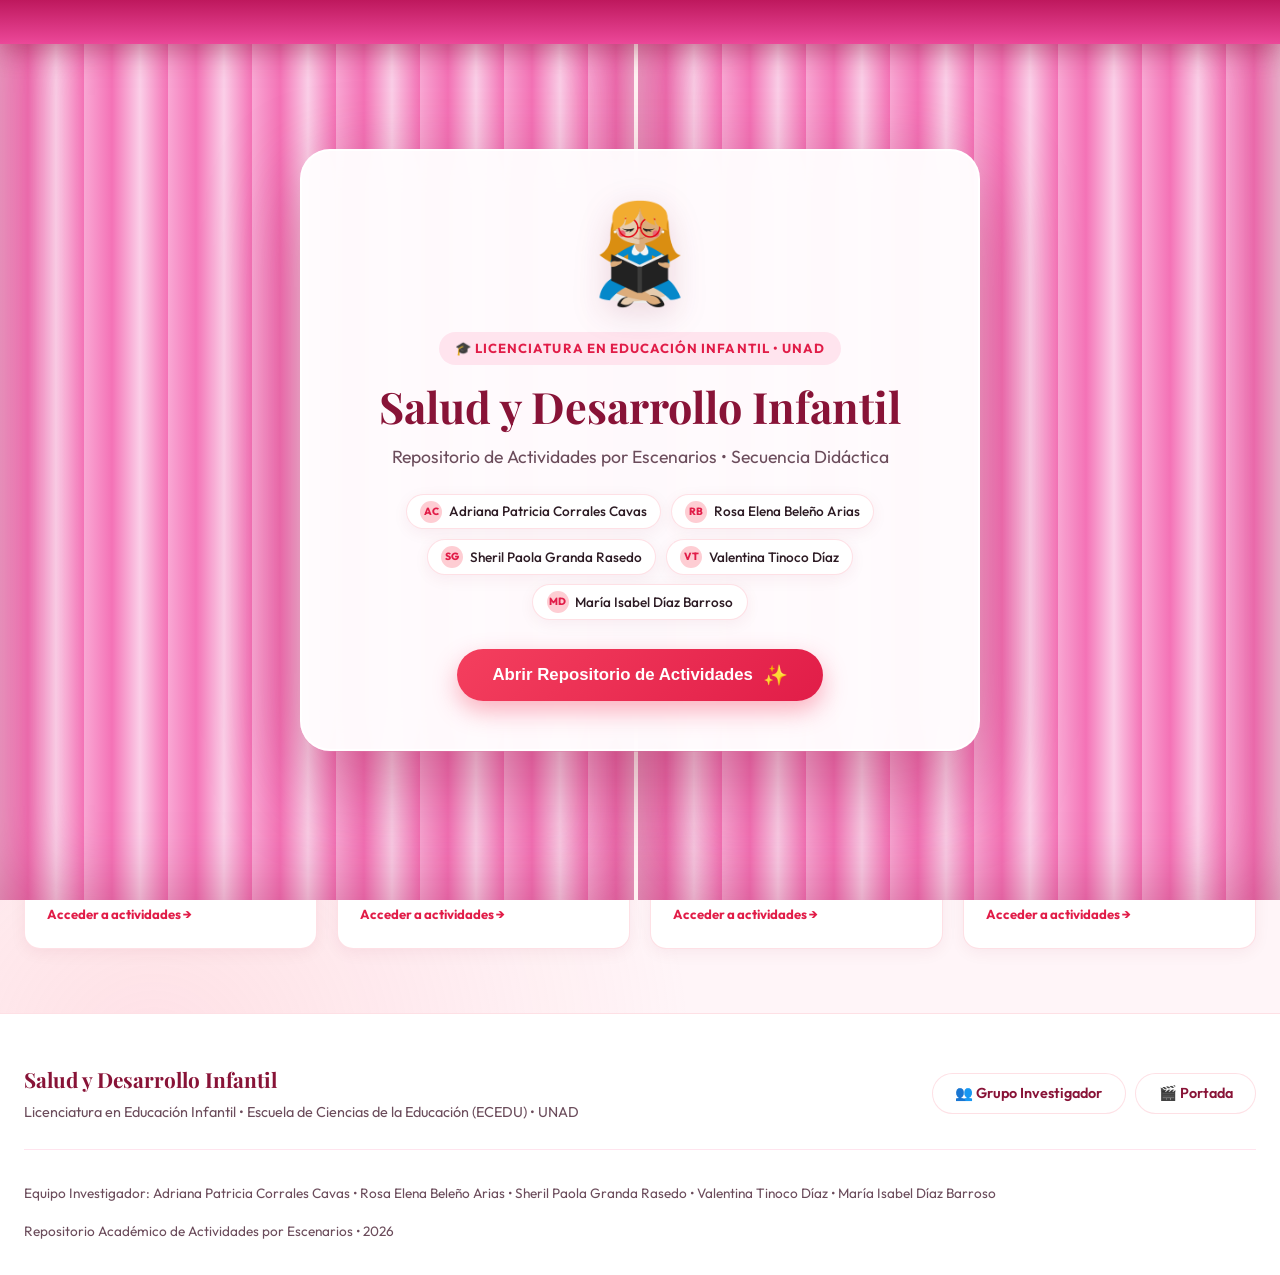
==== commit b4c22e8a: "Modificaciones pagina web" ====
--- a/eduInfantil.html
+++ b/eduInfantil.html
@@ -1,12 +1,15 @@
 <!DOCTYPE html>
 <html lang="es">
+
 <head>
   <meta charset="UTF-8" />
   <meta name="viewport" content="width=device-width, initial-scale=1.0" />
-  <title>Salud y Desarrollo Infantil | Plataforma Académica Interactiva</title>
+  <title>Salud y Desarrollo Infantil | Repositorio Académico de Actividades</title>
   <link rel="preconnect" href="https://fonts.googleapis.com">
   <link rel="preconnect" href="https://fonts.gstatic.com" crossorigin>
-  <link href="https://fonts.googleapis.com/css2?family=Outfit:wght@300;400;500;600;700;800&family=Playfair+Display:ital,wght@0,600;0,700;1,600&display=swap" rel="stylesheet">
+  <link
+    href="https://fonts.googleapis.com/css2?family=Outfit:wght@300;400;500;600;700;800&family=Playfair+Display:ital,wght@0,600;0,700;1,600&display=swap"
+    rel="stylesheet">
   <style>
     :root {
       --pink-50: #fff5f8;
@@ -79,13 +82,11 @@
       bottom: 0;
       width: 50.5%;
       background:
-        repeating-linear-gradient(
-          90deg,
+        repeating-linear-gradient(90deg,
           #f9a8d4 0px,
           #f472b6 28px,
           #fbcfe8 56px,
-          #f472b6 84px
-        );
+          #f472b6 84px);
       box-shadow: inset 0 0 80px rgba(136, 19, 55, 0.35);
       transition: transform 1.4s cubic-bezier(0.77, 0, 0.175, 1);
       z-index: 2;
@@ -231,7 +232,7 @@
       box-shadow: 0 15px 35px rgba(244, 63, 94, 0.5);
     }
 
-    /* ================= BARRA SUPERIOR (HEADER) ================= */
+    /* ================= BARRA SUPERIOR (NAVBAR) ================= */
     .top-reading-bar {
       position: fixed;
       top: 0;
@@ -253,10 +254,10 @@
       position: sticky;
       top: 0;
       z-index: 1000;
-      background: rgba(255, 255, 255, 0.92);
+      background: rgba(255, 255, 255, 0.94);
       backdrop-filter: blur(14px);
       border-bottom: 1px solid var(--border-soft);
-      padding: 0.75rem 1.5rem;
+      padding: 0.7rem 1.5rem;
       box-shadow: var(--shadow-sm);
     }
 
@@ -273,21 +274,22 @@
     .nav-brand {
       display: flex;
       align-items: center;
-      gap: 0.75rem;
+      gap: 0.65rem;
       text-decoration: none;
       color: var(--rose-deep);
       font-weight: 800;
       font-size: 1.15rem;
+      cursor: pointer;
     }
 
     .brand-icon {
-      font-size: 1.5rem;
+      font-size: 1.4rem;
     }
 
     .nav-links {
       display: flex;
       align-items: center;
-      gap: 0.5rem;
+      gap: 0.4rem;
       flex-wrap: wrap;
     }
 
@@ -298,7 +300,7 @@
       border-radius: 50px;
       font-family: inherit;
       font-size: 0.88rem;
-      font-weight: 600;
+      font-weight: 700;
       color: var(--text-muted);
       cursor: pointer;
       transition: var(--transition);
@@ -324,226 +326,10 @@
       color: var(--pink-600);
     }
 
-    /* ================= HERO Y FICHA SECUENCIA ================= */
-    .hero-container {
-      max-width: 1280px;
-      margin: 2rem auto 1.5rem;
-      padding: 0 1.5rem;
-      display: grid;
-      grid-template-columns: 1fr;
-      gap: 1.5rem;
-    }
-
-    @media (min-width: 992px) {
-      .hero-container {
-        grid-template-columns: 1.2fr 0.8fr;
-        align-items: center;
-      }
-    }
-
-    .hero-card {
-      background: white;
-      border-radius: var(--radius-lg);
-      padding: clamp(1.8rem, 3.5vw, 2.8rem);
-      border: 1px solid var(--border-soft);
-      box-shadow: var(--shadow-md);
-      position: relative;
-      overflow: hidden;
-    }
-
-    .hero-card::before {
-      content: '';
-      position: absolute;
-      top: -60px;
-      right: -60px;
-      width: 180px;
-      height: 180px;
-      background: radial-gradient(circle, var(--pink-200) 0%, transparent 70%);
-      border-radius: 50%;
-      z-index: 0;
-    }
-
-    .hero-card > * {
-      position: relative;
-      z-index: 1;
-    }
-
-    .hero-card h1 {
-      font-family: 'Playfair Display', serif;
-      font-size: clamp(2rem, 3.5vw, 2.7rem);
-      color: var(--rose-deep);
-      line-height: 1.2;
-      margin: 0.6rem 0 1rem;
-    }
-
-    .hero-card p {
-      color: var(--text-muted);
-      font-size: 1.02rem;
-      margin-bottom: 1.5rem;
-      max-width: 580px;
-    }
-
-    .hero-actions {
-      display: flex;
-      gap: 0.75rem;
-      flex-wrap: wrap;
-    }
-
-    .roadmap-box {
-      background: linear-gradient(145deg, #ffffff, #fff7fa);
-      border-radius: var(--radius-lg);
-      padding: 1.75rem;
-      border: 1px solid var(--border-soft);
-      box-shadow: var(--shadow-md);
-    }
-
-    .roadmap-box h3 {
-      font-size: 1.15rem;
-      color: var(--rose-deep);
-      margin-bottom: 1rem;
-      display: flex;
-      align-items: center;
-      justify-content: space-between;
-      gap: 0.5rem;
-    }
-
-    .roadmap-box h3 span {
-      font-size: 0.8rem;
-      background: #e0f2fe;
-      color: #0369a1;
-      padding: 0.2rem 0.65rem;
-      border-radius: 50px;
-      font-weight: 700;
-    }
-
-    .roadmap-timeline {
-      display: flex;
-      flex-direction: column;
-      gap: 0.65rem;
-    }
-
-    .roadmap-item {
-      display: flex;
-      align-items: center;
-      gap: 0.75rem;
-      padding: 0.65rem 0.9rem;
-      border-radius: 12px;
-      background: white;
-      border: 1px solid rgba(244, 63, 94, 0.1);
-      transition: var(--transition);
-      cursor: pointer;
-    }
-
-    .roadmap-item:hover {
-      transform: translateX(4px);
-      border-color: var(--pink-400);
-      background: var(--pink-50);
-    }
-
-    .roadmap-dot {
-      width: 28px;
-      height: 28px;
-      border-radius: 50%;
-      background: var(--pink-100);
-      color: var(--pink-600);
-      display: flex;
-      align-items: center;
-      justify-content: center;
-      font-size: 0.78rem;
-      font-weight: 800;
-      flex-shrink: 0;
-    }
-
-    .roadmap-item.completed .roadmap-dot {
-      background: #dcfce7;
-      color: #166534;
-    }
-
-    .roadmap-item.wip .roadmap-dot {
-      background: #fef3c7;
-      color: #b45309;
-    }
-
-    .roadmap-text {
-      flex: 1;
-    }
-
-    .roadmap-title {
-      font-size: 0.88rem;
-      font-weight: 700;
-      color: var(--text-main);
-      display: flex;
-      align-items: center;
-      justify-content: space-between;
-    }
-
-    .roadmap-desc {
-      font-size: 0.75rem;
-      color: var(--text-muted);
-    }
-
-    /* ================= BARRA DE CONTROL Y BÚSQUEDA ================= */
-    .control-bar {
-      max-width: 1280px;
-      margin: 0 auto 1.75rem;
-      padding: 0 1.5rem;
-      display: flex;
-      flex-direction: column;
-      gap: 1rem;
-    }
-
-    @media (min-width: 768px) {
-      .control-bar {
-        flex-direction: row;
-        align-items: center;
-        justify-content: space-between;
-      }
-    }
-
-    .phase-tabs {
-      display: flex;
-      background: white;
-      padding: 0.35rem;
-      border-radius: 50px;
-      border: 1px solid var(--border-soft);
-      box-shadow: var(--shadow-sm);
-      overflow-x: auto;
-      gap: 0.25rem;
-      flex-wrap: nowrap;
-    }
-
-    .phase-tab {
-      background: transparent;
-      border: none;
-      padding: 0.55rem 1.15rem;
-      border-radius: 50px;
-      font-family: inherit;
-      font-size: 0.88rem;
-      font-weight: 700;
-      color: var(--text-muted);
-      cursor: pointer;
-      white-space: nowrap;
-      transition: var(--transition);
-      display: inline-flex;
-      align-items: center;
-      gap: 0.45rem;
-    }
-
-    .phase-tab:hover {
-      color: var(--pink-600);
-      background: var(--pink-50);
-    }
-
-    .phase-tab.active {
-      background: var(--pink-500);
-      color: white;
-      box-shadow: 0 4px 14px rgba(244, 63, 94, 0.35);
-    }
-
     .search-box {
       position: relative;
       min-width: 200px;
-      max-width: 260px;
+      max-width: 250px;
     }
 
     .search-input {
@@ -575,39 +361,47 @@
       pointer-events: none;
     }
 
-    /* ================= SECCIONES DE FASE ================= */
+    /* ================= CONTENEDOR PRINCIPAL ================= */
     .content-area {
       max-width: 1280px;
-      margin: 0 auto 3rem;
+      margin: 1.5rem auto 3rem;
       padding: 0 1.5rem;
     }
 
-    .phase-section {
+    .scenario-section {
       display: none;
-      animation: fadeIn 0.45s cubic-bezier(0.2, 0.8, 0.2, 1);
-    }
-
-    .phase-section.active {
+      animation: fadeIn 0.4s cubic-bezier(0.2, 0.8, 0.2, 1);
+    }
+
+    .scenario-section.active {
       display: block;
     }
 
     @keyframes fadeIn {
-      from { opacity: 0; transform: translateY(12px); }
-      to { opacity: 1; transform: translateY(0); }
-    }
-
-    .section-header {
+      from {
+        opacity: 0;
+        transform: translateY(10px);
+      }
+
+      to {
+        opacity: 1;
+        transform: translateY(0);
+      }
+    }
+
+    /* ================= HEADER DE ESCENARIO ================= */
+    .scenario-header {
       background: white;
       border-radius: var(--radius-lg);
-      padding: 2rem;
+      padding: 1.8rem 2rem;
       border: 1px solid var(--border-soft);
       box-shadow: var(--shadow-sm);
-      margin-bottom: 2rem;
+      margin-bottom: 1.5rem;
       position: relative;
       border-left: 6px solid var(--pink-500);
     }
 
-    .phase-badge {
+    .scenario-badge {
       display: inline-flex;
       align-items: center;
       gap: 0.4rem;
@@ -619,21 +413,325 @@
       border-radius: 50px;
       text-transform: uppercase;
       letter-spacing: 0.06em;
-      margin-bottom: 0.6rem;
-    }
-
-    .section-header h2 {
+      margin-bottom: 0.5rem;
+    }
+
+    .scenario-header h2 {
       font-family: 'Playfair Display', serif;
-      font-size: clamp(1.6rem, 2.8vw, 2.2rem);
+      font-size: clamp(1.6rem, 2.6vw, 2.1rem);
       color: var(--rose-deep);
       line-height: 1.25;
-      margin-bottom: 0.5rem;
-    }
-
-    .section-header p {
+      margin-bottom: 0.4rem;
+    }
+
+    .scenario-header p {
       color: var(--text-muted);
-      font-size: 1rem;
-      max-width: 800px;
+      font-size: 0.98rem;
+      max-width: 850px;
+    }
+
+    /* ================= SUBNAVEGACIÓN INTERNA DE ACTIVIDADES ================= */
+    .activity-nav-pills {
+      display: flex;
+      align-items: center;
+      gap: 0.5rem;
+      flex-wrap: wrap;
+      margin-bottom: 2rem;
+      padding: 0.75rem 1rem;
+      background: white;
+      border-radius: var(--radius-md);
+      border: 1px solid var(--border-soft);
+      box-shadow: var(--shadow-sm);
+    }
+
+    .activity-nav-label {
+      font-size: 0.82rem;
+      font-weight: 800;
+      color: var(--rose-deep);
+      text-transform: uppercase;
+      letter-spacing: 0.05em;
+      margin-right: 0.25rem;
+    }
+
+    .activity-pill {
+      background: var(--pink-50);
+      color: var(--rose-deep);
+      border: 1px solid var(--pink-200);
+      padding: 0.4rem 0.85rem;
+      border-radius: 50px;
+      font-size: 0.84rem;
+      font-weight: 700;
+      text-decoration: none;
+      display: inline-flex;
+      align-items: center;
+      gap: 0.35rem;
+      transition: var(--transition);
+    }
+
+    .activity-pill:hover {
+      background: var(--pink-500);
+      color: white;
+      border-color: var(--pink-500);
+      transform: translateY(-2px);
+    }
+
+    /* ================= BLOQUES DE ACTIVIDAD INDIVIDUAL ================= */
+    .activity-block {
+      margin-bottom: 3rem;
+      scroll-margin-top: 90px;
+    }
+
+    .activity-header-bar {
+      display: flex;
+      align-items: center;
+      justify-content: space-between;
+      gap: 1rem;
+      border-bottom: 2px solid var(--pink-200);
+      padding-bottom: 0.6rem;
+      margin-bottom: 1.5rem;
+      flex-wrap: wrap;
+    }
+
+    .activity-title {
+      font-family: 'Playfair Display', serif;
+      font-size: 1.45rem;
+      color: var(--rose-deep);
+      margin: 0;
+      display: flex;
+      align-items: center;
+      gap: 0.5rem;
+    }
+
+    .activity-type-badge {
+      font-size: 0.78rem;
+      font-weight: 800;
+      padding: 0.25rem 0.7rem;
+      border-radius: 50px;
+      background: var(--pink-100);
+      color: var(--pink-600);
+      text-transform: uppercase;
+    }
+
+    /* ================= SECCIÓN INICIO ================= */
+    .hero-container {
+      display: grid;
+      grid-template-columns: 1fr;
+      gap: 1.5rem;
+      margin-bottom: 2rem;
+    }
+
+    @media (min-width: 992px) {
+      .hero-container {
+        grid-template-columns: 1.2fr 0.8fr;
+        align-items: center;
+      }
+    }
+
+    .hero-card {
+      background: white;
+      border-radius: var(--radius-lg);
+      padding: clamp(1.8rem, 3.5vw, 2.8rem);
+      border: 1px solid var(--border-soft);
+      box-shadow: var(--shadow-md);
+      position: relative;
+      overflow: hidden;
+    }
+
+    .hero-card::before {
+      content: '';
+      position: absolute;
+      top: -60px;
+      right: -60px;
+      width: 180px;
+      height: 180px;
+      background: radial-gradient(circle, var(--pink-200) 0%, transparent 70%);
+      border-radius: 50%;
+      z-index: 0;
+    }
+
+    .hero-card>* {
+      position: relative;
+      z-index: 1;
+    }
+
+    .hero-card h1 {
+      font-family: 'Playfair Display', serif;
+      font-size: clamp(2rem, 3.2vw, 2.6rem);
+      color: var(--rose-deep);
+      line-height: 1.2;
+      margin: 0.6rem 0 1rem;
+    }
+
+    .hero-card p {
+      color: var(--text-muted);
+      font-size: 1.02rem;
+      margin-bottom: 1.5rem;
+      max-width: 580px;
+    }
+
+    .hero-actions {
+      display: flex;
+      gap: 0.75rem;
+      flex-wrap: wrap;
+    }
+
+    .roadmap-box {
+      background: linear-gradient(145deg, #ffffff, #fff7fa);
+      border-radius: var(--radius-lg);
+      padding: 1.75rem;
+      border: 1px solid var(--border-soft);
+      box-shadow: var(--shadow-md);
+    }
+
+    .roadmap-box h3 {
+      font-size: 1.15rem;
+      color: var(--rose-deep);
+      margin-bottom: 1rem;
+      display: flex;
+      align-items: center;
+      justify-content: space-between;
+      gap: 0.5rem;
+    }
+
+    .roadmap-box h3 span {
+      font-size: 0.8rem;
+      background: #e0f2fe;
+      color: #0369a1;
+      padding: 0.2rem 0.65rem;
+      border-radius: 50px;
+      font-weight: 700;
+    }
+
+    .roadmap-timeline {
+      display: flex;
+      flex-direction: column;
+      gap: 0.65rem;
+    }
+
+    .roadmap-item {
+      display: flex;
+      align-items: center;
+      gap: 0.75rem;
+      padding: 0.65rem 0.9rem;
+      border-radius: 12px;
+      background: white;
+      border: 1px solid rgba(244, 63, 94, 0.1);
+      transition: var(--transition);
+      cursor: pointer;
+    }
+
+    .roadmap-item:hover {
+      transform: translateX(4px);
+      border-color: var(--pink-400);
+      background: var(--pink-50);
+    }
+
+    .roadmap-dot {
+      width: 28px;
+      height: 28px;
+      border-radius: 50%;
+      background: var(--pink-100);
+      color: var(--pink-600);
+      display: flex;
+      align-items: center;
+      justify-content: center;
+      font-size: 0.78rem;
+      font-weight: 800;
+      flex-shrink: 0;
+    }
+
+    .roadmap-item.completed .roadmap-dot {
+      background: #dcfce7;
+      color: #166534;
+    }
+
+    .roadmap-item.wip .roadmap-dot {
+      background: #fef3c7;
+      color: #b45309;
+    }
+
+    .roadmap-text {
+      flex: 1;
+    }
+
+    .roadmap-title {
+      font-size: 0.88rem;
+      font-weight: 700;
+      color: var(--text-main);
+      display: flex;
+      align-items: center;
+      justify-content: space-between;
+    }
+
+    .roadmap-desc {
+      font-size: 0.75rem;
+      color: var(--text-muted);
+    }
+
+    .overview-scenarios-grid {
+      display: grid;
+      grid-template-columns: 1fr;
+      gap: 1.25rem;
+      margin-top: 2rem;
+    }
+
+    @media (min-width: 768px) {
+      .overview-scenarios-grid {
+        grid-template-columns: repeat(2, 1fr);
+      }
+    }
+
+    @media (min-width: 1100px) {
+      .overview-scenarios-grid {
+        grid-template-columns: repeat(4, 1fr);
+      }
+    }
+
+    .overview-scenario-card {
+      background: white;
+      border-radius: var(--radius-md);
+      padding: 1.4rem;
+      border: 1px solid var(--border-soft);
+      box-shadow: var(--shadow-sm);
+      display: flex;
+      flex-direction: column;
+      transition: var(--transition);
+      cursor: pointer;
+      position: relative;
+    }
+
+    .overview-scenario-card:hover {
+      transform: translateY(-4px);
+      border-color: var(--pink-400);
+      box-shadow: var(--shadow-md);
+    }
+
+    .overview-scenario-card h4 {
+      font-family: 'Playfair Display', serif;
+      font-size: 1.15rem;
+      color: var(--rose-deep);
+      margin: 0.4rem 0 0.5rem;
+    }
+
+    .overview-scenario-card ul {
+      list-style: none;
+      padding: 0;
+      margin: 0 0 1rem;
+      font-size: 0.84rem;
+      color: var(--text-muted);
+    }
+
+    .overview-scenario-card ul li {
+      padding: 0.2rem 0;
+      display: flex;
+      align-items: center;
+      gap: 0.4rem;
+    }
+
+    .overview-scenario-card ul li::before {
+      content: '•';
+      color: var(--pink-500);
+      font-weight: bold;
     }
 
     /* ================= GRID Y TARJETAS ================= */
@@ -641,7 +739,7 @@
       display: grid;
       grid-template-columns: 1fr;
       gap: 1.5rem;
-      margin-bottom: 2rem;
+      margin-bottom: 1.5rem;
     }
 
     @media (min-width: 768px) {
@@ -654,7 +752,7 @@
       display: grid;
       grid-template-columns: 1fr;
       gap: 1.5rem;
-      margin-bottom: 2rem;
+      margin-bottom: 1.5rem;
     }
 
     @media (min-width: 768px) {
@@ -682,7 +780,7 @@
     }
 
     .card:hover {
-      transform: translateY(-4px);
+      transform: translateY(-3px);
       box-shadow: var(--shadow-md);
       border-color: var(--pink-300);
     }
@@ -705,22 +803,49 @@
       font-family: 'Playfair Display', serif;
       font-size: 1.25rem;
       color: var(--rose-deep);
-      margin-bottom: 0.6rem;
+      margin-bottom: 0.5rem;
       line-height: 1.3;
     }
 
     .card h4 {
       font-size: 1.05rem;
       color: var(--rose-deep);
-      margin-bottom: 0.5rem;
+      margin-bottom: 0.4rem;
     }
 
     .card p {
       color: var(--text-muted);
       font-size: 0.92rem;
       line-height: 1.6;
-      margin-bottom: 1rem;
-      flex-grow: 1;
+      margin-bottom: 0.8rem;
+    }
+
+    /* ================= TARJETA DE ESTUDIANTE ================= */
+    .student-badge-tag {
+      display: inline-flex;
+      align-items: center;
+      gap: 0.4rem;
+      background: var(--pink-100);
+      color: var(--pink-600);
+      font-weight: 700;
+      font-size: 0.8rem;
+      padding: 0.25rem 0.65rem;
+      border-radius: 50px;
+      margin-bottom: 0.6rem;
+      width: fit-content;
+    }
+
+    .student-avatar-circle {
+      width: 20px;
+      height: 20px;
+      border-radius: 50%;
+      background: var(--pink-300);
+      color: white;
+      display: inline-flex;
+      align-items: center;
+      justify-content: center;
+      font-size: 0.65rem;
+      font-weight: 800;
     }
 
     /* ================= COMPONENTES VISUALES Y MAPA ================= */
@@ -730,7 +855,7 @@
       padding: 1.5rem;
       border: 1px solid var(--border-soft);
       box-shadow: var(--shadow-md);
-      margin-bottom: 2rem;
+      margin-bottom: 1.5rem;
       display: grid;
       grid-template-columns: 1fr;
       gap: 1.5rem;
@@ -853,7 +978,8 @@
       transition: all 0.2s ease;
     }
 
-    .chip-btn.active, .chip-btn:hover {
+    .chip-btn.active,
+    .chip-btn:hover {
       background: var(--pink-500);
       color: white;
       border-color: var(--pink-500);
@@ -879,22 +1005,23 @@
       opacity: 0.9;
     }
 
-    /* ================= SUB-TABS (ENTORNOS Y PLANES) ================= */
+    /* ================= SUB-TABS ================= */
     .subtabs-nav {
       display: flex;
       gap: 0.5rem;
-      margin-bottom: 1.5rem;
+      margin-bottom: 1.25rem;
       overflow-x: auto;
       padding-bottom: 0.4rem;
+      flex-wrap: wrap;
     }
 
     .subtab-btn {
       background: white;
       border: 1px solid var(--border-soft);
-      padding: 0.6rem 1.2rem;
+      padding: 0.55rem 1.15rem;
       border-radius: 50px;
       font-family: inherit;
-      font-size: 0.88rem;
+      font-size: 0.86rem;
       font-weight: 600;
       color: var(--text-muted);
       cursor: pointer;
@@ -927,7 +1054,7 @@
       display: flex;
       flex-direction: column;
       gap: 0.75rem;
-      margin-bottom: 2rem;
+      margin-bottom: 1.5rem;
     }
 
     .accordion-item {
@@ -1150,13 +1277,13 @@
       transform: rotate(90deg);
     }
 
-    /* ================= DOCUMENTAL Y FORO FASE 4 ================= */
+    /* ================= DOCUMENTAL Y FORO ESCENARIO 4 ================= */
     .documentary-hero {
       background: linear-gradient(135deg, #1e293b, #0f172a);
       color: white;
       border-radius: var(--radius-lg);
       padding: 2rem;
-      margin-bottom: 2rem;
+      margin-bottom: 1.5rem;
       border: 1px solid rgba(255, 255, 255, 0.1);
       box-shadow: var(--shadow-lg);
       display: grid;
@@ -1199,19 +1326,6 @@
       border-left: 5px solid var(--pink-500);
       box-shadow: var(--shadow-sm);
       margin-bottom: 1.25rem;
-    }
-
-    .forum-author-tag {
-      display: inline-flex;
-      align-items: center;
-      gap: 0.4rem;
-      background: var(--pink-100);
-      color: var(--pink-600);
-      font-size: 0.8rem;
-      font-weight: 700;
-      padding: 0.25rem 0.65rem;
-      border-radius: 50px;
-      margin-bottom: 0.6rem;
     }
 
     /* ================= BOTÓN VOLVER ARRIBA ================= */
@@ -1240,7 +1354,6 @@
     .scroll-top-btn.visible {
       opacity: 1;
       visibility: visible;
-      transform: translateY(0);
     }
 
     .scroll-top-btn:hover {
@@ -1292,6 +1405,7 @@
     }
   </style>
 </head>
+
 <body class="curtain-locked" id="top">
 
   <!-- ================= TELÓN DE CINE INICIAL ================= -->
@@ -1302,11 +1416,13 @@
 
     <div class="cinema-spotlight-card">
       <div style="margin-bottom: 1rem;">
-        <img src="images/salud-infantil/fase1-portada-logo.png" alt="Salud y Desarrollo Infantil" class="cinema-cover-img" style="max-height: 110px; width: auto; object-fit: contain; filter: drop-shadow(0 8px 16px rgba(136,19,55,0.15));" />
+        <img src="images/salud-infantil/fase1-portada-logo.png" alt="Salud y Desarrollo Infantil"
+          class="cinema-cover-img"
+          style="max-height: 110px; width: auto; object-fit: contain; filter: drop-shadow(0 8px 16px rgba(136,19,55,0.15));" />
       </div>
       <span class="cinema-badge">🎓 Licenciatura en Educación Infantil • UNAD</span>
       <h1>Salud y Desarrollo Infantil</h1>
-      <p class="subtitle">Plataforma Académica Interdisciplinar • Secuencia Didáctica Integral</p>
+      <p class="subtitle">Repositorio de Actividades por Escenarios • Secuencia Didáctica</p>
 
       <div class="authors-grid">
         <div class="author-pill"><span class="author-avatar">AC</span> Adriana Patricia Corrales Cavas</div>
@@ -1317,7 +1433,7 @@
       </div>
 
       <button id="openCurtainBtn" class="btn-curtain-open">
-        <span>Abrir Plataforma Académica</span>
+        <span>Abrir Repositorio de Actividades</span>
         <span style="font-size: 1.25rem;">✨</span>
       </button>
     </div>
@@ -1331,260 +1447,432 @@
   <!-- ================= NAVBAR ================= -->
   <header class="navbar">
     <div class="nav-container">
-      <a href="#top" class="nav-brand">
+      <a class="nav-brand" onclick="switchSection('inicio', true)">
         <span class="brand-icon">🌸</span>
         <span>Salud &amp; Infancia</span>
       </a>
 
-      <nav class="nav-links" aria-label="Navegación de fases">
-        <button class="nav-btn active" data-target="fase1">Fase 1: ODS y Referentes</button>
-        <button class="nav-btn" data-target="fase2">Fase 2: Entornos, RIA y Neonato</button>
-        <button class="nav-btn" data-target="fase3">Fase 3: Ciclos y Diagnóstico</button>
-        <button class="nav-btn" data-target="fase4">Fase 4: Cuidado, Plan y Foro</button>
+      <nav class="nav-links" aria-label="Navegación de escenarios">
+        <button class="nav-btn active" data-target="inicio">🏠 Inicio</button>
+        <button class="nav-btn" data-target="escenario1">Escenario 1</button>
+        <button class="nav-btn" data-target="escenario2">Escenario 2</button>
+        <button class="nav-btn" data-target="escenario3">Escenario 3</button>
+        <button class="nav-btn" data-target="escenario4">Escenario 4</button>
         <button class="nav-btn" onclick="openAuthorsModal()" title="Ver autoras del proyecto">👥 Autoras</button>
-        <button class="nav-btn curtain-replay" id="replayCurtainBtn" title="Ver presentación inicial">🎬 Portada</button>
+        <button class="nav-btn curtain-replay" id="replayCurtainBtn" title="Ver presentación inicial">🎬
+          Portada</button>
       </nav>
 
       <div class="search-box">
         <span class="search-icon">🔍</span>
-        <input type="text" id="globalSearch" class="search-input" placeholder="Buscar concepto o autora..." aria-label="Buscar en la fase activa" />
+        <input type="text" id="globalSearch" class="search-input" placeholder="Buscar actividad o autora..."
+          aria-label="Buscar en el escenario activo" />
       </div>
     </div>
   </header>
 
-  <!-- ================= HERO Y FICHA SECUENCIA ================= -->
-  <main>
-    <section class="hero-container">
-      <div class="hero-card">
-        <span class="card-badge">Curso Interdisciplinar</span>
-        <h1>Garantizando el Derecho a la Salud en la Primera Infancia</h1>
-        <p>
-          Espacio pedagógico colaborativo que integra referentes teóricos de los Objetivos de Desarrollo Sostenible (ODS), caracterización situacional territorial en Colombia, la Ruta Integral de Atenciones (RIA) y planes estratégicos de promoción para el Buen Vivir infantil.
-        </p>
-        <div class="hero-actions">
-          <button class="btn-primary" onclick="switchPhase('fase1', true)">
-            <span>Explorar Fase 1</span>
-            <span>→</span>
-          </button>
-          <button class="btn-secondary" onclick="openAuthorsModal()">
-            <span>Ver Grupo Investigador</span>
-          </button>
+  <!-- ================= CONTENEDOR PRINCIPAL ================= -->
+  <main class="content-area" id="main-content">
+
+    <!-- ================================================================= -->
+    <!-- SECCIÓN: INICIO (HERO + FICHA SECUENCIA + EQUIPO + RESUMEN ESCENARIOS) -->
+    <!-- ================================================================= -->
+    <section id="inicio" class="scenario-section active">
+      <div class="hero-container">
+        <!-- Tarjeta Curso Interdisciplinar -->
+        <div class="hero-card">
+          <span class="card-badge">Curso Interdisciplinar</span>
+          <h1>Garantizando el Derecho a la Salud en la Primera Infancia</h1>
+          <p>
+            Repositorio académico que reúne de manera rigurosa las actividades individuales y colaborativas realizadas
+            por el grupo de investigadoras en cada uno de los Escenarios del curso: mapas conceptuales, análisis de
+            referentes, decálogos, matrices contextuales, escritos de profundización y planes de promoción en salud.
+          </p>
+          <div class="hero-actions">
+            <button class="btn-primary" onclick="switchSection('escenario1', true)">
+              <span>Explorar Escenario 1</span>
+              <span>→</span>
+            </button>
+            <button class="btn-secondary" onclick="openAuthorsModal()">
+              <span>Ver Grupo Investigador</span>
+            </button>
+          </div>
+        </div>
+
+        <!-- Ficha Secuencia Didáctica -->
+        <div class="roadmap-box">
+          <h3>
+            <span>Ficha Secuencia Didáctica</span>
+            <span>Progreso: 80% (4/5)</span>
+          </h3>
+          <div class="roadmap-timeline">
+            <div class="roadmap-item completed" onclick="switchSection('escenario1', true)">
+              <div class="roadmap-dot">✓</div>
+              <div class="roadmap-text">
+                <div class="roadmap-title">Escenario 1: ODS y Salud Infantil <span>Activa</span></div>
+                <div class="roadmap-desc">Mapa conceptual y preguntas orientadoras por estudiante</div>
+              </div>
+            </div>
+            <div class="roadmap-item completed" onclick="switchSection('escenario2', true)">
+              <div class="roadmap-dot">✓</div>
+              <div class="roadmap-text">
+                <div class="roadmap-title">Escenario 2: Entornos, RIA y Plan Neonato <span>Activa</span></div>
+                <div class="roadmap-desc">Decálogos individuales, matriz de 4 entornos y plan 0-1 mes</div>
+              </div>
+            </div>
+            <div class="roadmap-item completed" onclick="switchSection('escenario3', true)">
+              <div class="roadmap-dot">✓</div>
+              <div class="roadmap-text">
+                <div class="roadmap-title">Escenario 3: Ciclos y Diagnóstico Territorial <span>Activa</span></div>
+                <div class="roadmap-desc">Piezas comunicativas, 5 escritos teóricos y diagnósticos</div>
+              </div>
+            </div>
+            <div class="roadmap-item completed" onclick="switchSection('escenario4', true)">
+              <div class="roadmap-dot">✓</div>
+              <div class="roadmap-text">
+                <div class="roadmap-title">Escenario 4: Cuidado Cariñoso, Foro y Plan <span>Activa</span></div>
+                <div class="roadmap-desc">Infografías UNICEF, foro documental Pacífico y plan preescolar</div>
+              </div>
+            </div>
+            <div class="roadmap-item wip" onclick="showPendingToast('Escenario 5')">
+              <div class="roadmap-dot">5</div>
+              <div class="roadmap-text">
+                <div class="roadmap-title">Escenario 5: Socialización Final <span>Próximamente</span></div>
+                <div class="roadmap-desc">Sistematización y sustentación pedagógica</div>
+              </div>
+            </div>
+          </div>
         </div>
       </div>
 
-      <!-- Ficha Secuencia (Estructura de 5 Fases) -->
-      <div class="roadmap-box">
-        <h3>
-          <span>Ficha Secuencia Didáctica</span>
-          <span>Progreso: 80% (4/5)</span>
-        </h3>
-        <div class="roadmap-timeline">
-          <div class="roadmap-item completed" onclick="switchPhase('fase1', true)">
-            <div class="roadmap-dot">✓</div>
-            <div class="roadmap-text">
-              <div class="roadmap-title">Fase 1: ODS y Salud Infantil <span>Activa</span></div>
-              <div class="roadmap-desc">ODS 3, ODS 4 y referentes normativos como derecho</div>
-            </div>
-          </div>
-          <div class="roadmap-item completed" onclick="switchPhase('fase2', true)">
-            <div class="roadmap-dot">✓</div>
-            <div class="roadmap-text">
-              <div class="roadmap-title">Fase 2: Entornos, RIA y Plan Neonato <span>Activa</span></div>
-              <div class="roadmap-desc">4 Entornos, 5 momentos RIA y Plan 0 a 1 mes</div>
-            </div>
-          </div>
-          <div class="roadmap-item completed" onclick="switchPhase('fase3', true)">
-            <div class="roadmap-dot">✓</div>
-            <div class="roadmap-text">
-              <div class="roadmap-title">Fase 3: Ciclos y Diagnóstico Territorial <span>Activa</span></div>
-              <div class="roadmap-desc">Piezas comunicativas, Buen Vivir e intencionalidades</div>
-            </div>
-          </div>
-          <div class="roadmap-item completed" onclick="switchPhase('fase4', true)">
-            <div class="roadmap-dot">✓</div>
-            <div class="roadmap-text">
-              <div class="roadmap-title">Fase 4: Cuidado Cariñoso, Plan 3-6 y Foro <span>Activa</span></div>
-              <div class="roadmap-desc">5 componentes OMS, 5 atenciones y documental Pacífico</div>
-            </div>
-          </div>
-          <div class="roadmap-item wip" onclick="showPendingToast('Fase 5')">
-            <div class="roadmap-dot">5</div>
-            <div class="roadmap-text">
-              <div class="roadmap-title">Fase 5: Socialización Final <span>Próximamente</span></div>
-              <div class="roadmap-desc">Sistematización y sustentación pedagógica</div>
-            </div>
-          </div>
+      <!-- Resumen de Escenarios y Actividades Disponibles -->
+      <h3
+        style="font-family:'Playfair Display',serif; color:var(--rose-deep); margin:2.5rem 0 1rem; font-size:1.45rem;">
+        Estructura del Repositorio por Escenarios
+      </h3>
+
+      <div class="overview-scenarios-grid">
+        <div class="overview-scenario-card" onclick="switchSection('escenario1', true)">
+          <span class="card-badge">Escenario 1</span>
+          <h4>ODS y Salud Infantil</h4>
+          <ul>
+            <li>Mapa Conceptual (ODS 3 y 4)</li>
+            <li>Preguntas Orientadoras por Estudiante</li>
+          </ul>
+          <span style="font-size:0.82rem; color:var(--pink-600); font-weight:700; margin-top:auto;">Acceder a
+            actividades →</span>
+        </div>
+
+        <div class="overview-scenario-card" onclick="switchSection('escenario2', true)">
+          <span class="card-badge">Escenario 2</span>
+          <h4>Atención en Salud</h4>
+          <ul>
+            <li>Decálogos por Estudiante</li>
+            <li>Matriz de Análisis de Entornos</li>
+            <li>Plan de Promoción (0 a 1 mes)</li>
+          </ul>
+          <span style="font-size:0.82rem; color:var(--pink-600); font-weight:700; margin-top:auto;">Acceder a
+            actividades →</span>
+        </div>
+
+        <div class="overview-scenario-card" onclick="switchSection('escenario3', true)">
+          <span class="card-badge">Escenario 3</span>
+          <h4>Salud como Derecho</h4>
+          <ul>
+            <li>Piezas Comunicativas de Ciclos</li>
+            <li>Escritos Teóricos (5 Temas)</li>
+            <li>Diagnósticos Situacionales</li>
+            <li>Plan de Promoción (Intencionalidades)</li>
+          </ul>
+          <span style="font-size:0.82rem; color:var(--pink-600); font-weight:700; margin-top:auto;">Acceder a
+            actividades →</span>
+        </div>
+
+        <div class="overview-scenario-card" onclick="switchSection('escenario4', true)">
+          <span class="card-badge">Escenario 4</span>
+          <h4>Plan de Promoción</h4>
+          <ul>
+            <li>Infografías Cuidado Cariñoso</li>
+            <li>Preguntas Reflexivas Documental</li>
+            <li>Plan de Promoción (3 a 6 años)</li>
+          </ul>
+          <span style="font-size:0.82rem; color:var(--pink-600); font-weight:700; margin-top:auto;">Acceder a
+            actividades →</span>
         </div>
       </div>
     </section>
 
-    <!-- ================= CONTENEDOR DE FASES ================= -->
-    <div class="content-area" id="workspace">
-
-      <!-- ================================================================= -->
-      <!-- FASE 1: IDENTIFICACIÓN DE LOS ODS EN RELACIÓN CON LA SALUD INFANTIL -->
-      <!-- ================================================================= -->
-      <section id="fase1" class="phase-section active">
-        <div class="section-header">
-          <span class="phase-badge">Fase 1 • Genially Diapositivas 4 a 7</span>
-          <h2>Identificación de los Objetivos de Desarrollo Sostenible en relación con la salud infantil</h2>
-          <p>
-            Fundamentación del derecho impostergable a la salud integral en la primera infancia y su estrecha interdependencia con el ODS 3 (Salud y Bienestar) y el ODS 4 (Educación de Calidad).
-          </p>
-        </div>
-
-        <!-- Hero del Mapa Conceptual -->
-        <div class="concept-map-hero searchable-item">
-          <div class="concept-map-img" onclick="openImageModal('images/salud-infantil/fase1-mapa-conceptual-ods.png', 'Mapa Conceptual: ODS 3 y 4 en la Salud Infantil', 'Construcción Grupal • Fase 1', 'Articulación integral entre el bienestar biológico, emocional, la equidad territorial y el rol de la escuela en la garantía de derechos.')">
+    <!-- ================================================================= -->
+    <!-- SECCIÓN: ESCENARIO 1                                              -->
+    <!-- ================================================================= -->
+    <section id="escenario1" class="scenario-section">
+      <div class="scenario-header">
+        <span class="scenario-badge">Escenario 1</span>
+        <h2>Identificación de los Objetivos de Desarrollo Sostenible en relación con la salud infantil</h2>
+        <p>
+          Repositorio de actividades: Mapa conceptual colaborativo sobre ODS 3 y 4 y análisis de referentes teóricos
+          mediante preguntas orientadoras sustentadas por estudiante.
+        </p>
+      </div>
+
+      <!-- Barra de navegación rápida de actividades -->
+      <div class="activity-nav-pills">
+        <span class="activity-nav-label">Actividades:</span>
+        <a href="#act-e1-mapa" class="activity-pill">🗺️ Mapa Conceptual</a>
+        <a href="#act-e1-preguntas" class="activity-pill">❓ Preguntas Orientadoras por Estudiante</a>
+      </div>
+
+      <!-- ACTIVIDAD 1: MAPA CONCEPTUAL -->
+      <div id="act-e1-mapa" class="activity-block searchable-item">
+        <div class="activity-header-bar">
+          <h3 class="activity-title">
+            <span>🗺️ Mapa Conceptual: ODS 3 y ODS 4 en la Salud Infantil</span>
+          </h3>
+          <span class="activity-type-badge">Construcción Colaborativa Grupal</span>
+        </div>
+
+        <div class="concept-map-hero">
+          <div class="concept-map-img"
+            onclick="openImageModal('images/salud-infantil/fase1-mapa-conceptual-ods.png', 'Mapa Conceptual: ODS 3 y 4 en la Salud Infantil', 'Construcción Grupal • Escenario 1', 'Articulación integral entre el bienestar biológico, emocional, la equidad territorial y el rol de la escuela en la garantía de derechos.')">
             <img src="images/salud-infantil/fase1-mapa-conceptual-ods.png" alt="Mapa conceptual ODS 3 y 4" />
             <div class="zoom-badge">🔍 Clic para ampliar en alta resolución</div>
           </div>
           <div>
-            <span class="card-badge">Organizador Gráfico Principal</span>
-            <h3>Mapa Conceptual: ODS 3 y 4</h3>
-            <p>
-              Representación visual sintetizada que articula las metas de salud neonatal e infantil, cobertura universal, nutrición y estimulación temprana como condiciones habilitantes para el aprendizaje escolar y el pleno desarrollo humano.
+            <span class="card-badge">Actividad Grupal Obligatoria</span>
+            <h3>Articulación ODS 3 y ODS 4</h3>
+            <p>
+              Organizador conceptual elaborado por el colectivo que interconecta las metas de salud neonatal e infantil,
+              nutrición y estimulación temprana como condiciones indispensables para garantizar el aprendizaje y la
+              educación inicial de calidad.
             </p>
             <div style="display:flex; gap:0.6rem; flex-wrap:wrap;">
-              <button class="btn-primary" onclick="openImageModal('images/salud-infantil/fase1-mapa-conceptual-ods.png', 'Mapa Conceptual: ODS 3 y 4 en la Salud Infantil', 'Construcción Grupal', 'Visualización de alta resolución')">
+              <button class="btn-primary"
+                onclick="openImageModal('images/salud-infantil/fase1-mapa-conceptual-ods.png', 'Mapa Conceptual: ODS 3 y 4 en la Salud Infantil', 'Construcción Grupal', 'Visualización de alta resolución')">
                 <span>Ampliar Mapa</span>
               </button>
-              <a href="images/salud-infantil/fase1-mapa-conceptual-ods.png" target="_blank" class="btn-secondary" style="text-decoration:none;">
-                <span>Abrir Original</span>
+              <a href="images/salud-infantil/fase1-mapa-conceptual-ods.png" target="_blank" class="btn-secondary"
+                style="text-decoration:none;">
+                <span>Ver Original</span>
               </a>
             </div>
           </div>
         </div>
-
-        <!-- Preguntas Orientadoras y Evidencias Fotográficas -->
-        <h3 style="font-family:'Playfair Display',serif; color:var(--rose-deep); margin:2rem 0 1rem; font-size:1.45rem;">
-          Análisis de Referentes Teóricos: Preguntas Orientadoras
-        </h3>
+      </div>
+
+      <!-- ACTIVIDAD 2: PREGUNTAS ORIENTADORAS -->
+      <div id="act-e1-preguntas" class="activity-block">
+        <div class="activity-header-bar">
+          <h3 class="activity-title">
+            <span>❓ Preguntas Orientadoras: Análisis de Referentes</span>
+          </h3>
+          <span class="activity-type-badge">Aportes por Estudiante</span>
+        </div>
 
         <div class="grid-2">
-          <!-- Tarjeta 1: Preguntas 1 y 2 con Evidencia 1 -->
+          <!-- Estudiantes: Adriana Corrales & Rosa Beleño -->
           <div class="card searchable-item">
-            <span class="card-badge">Eje 1 • Fundamentación Jurídica y Entornos</span>
+            <div class="student-badge-tag">
+              <span class="student-avatar-circle">AC</span>
+              <span class="student-avatar-circle">RB</span>
+              <span>Adriana Patricia Corrales Cavas &amp; Rosa Elena Beleño Arias</span>
+            </div>
             <h3>1. La Salud como Derecho Impostergable</h3>
             <p>
-              <strong>¿Por qué la salud debe ser asumida como derecho impostergable?</strong><br>
-              Porque es el cimiento biológico, psicológico y social que garantiza la supervivencia y el desarrollo óptimo del cerebro. No puede posponerse: las privaciones en nutrición, afecto o saneamiento durante los primeros mil días dejan secuelas irreversibles.
-            </p>
-            <p>
-              <strong>2. Influencia de los Entornos (Hogar, Educativo, Comunitario):</strong><br>
-              Los entornos configuran la cotidianidad infantil. Un hogar con afecto y agua potable, una escuela segura con ambientes higiénicos y una comunidad libre de violencias materializan la salud integral.
+              <strong>¿Por qué es importante que la salud sea asumida como un derecho impostergable en la primera
+                infancia?</strong><br>
+              Porque constituye la base biológica, neurológica y emocional indispensable para la supervivencia y el
+              desarrollo integral. Las privaciones en salud o nutrición durante los primeros años generan daños
+              permanentes e irreversibles en las capacidades cognitivas y afectivas del ser humano.
+            </p>
+            <p>
+              <strong>2. ¿Cómo influyen los entornos (hogar, educativo, comunitario) en la garantía de la
+                salud?</strong><br>
+              Los entornos configuran la cotidianidad vital: un hogar seguro brinda afecto y saneamiento; la institución
+              educativa promueve hábitos higiénicos y socialización protegida; y la comunidad garantiza espacios libres
+              de violencias y acceso a servicios públicos.
             </p>
 
             <div style="margin-top:auto; padding-top:1rem; border-top:1px solid var(--pink-100);">
-              <div style="display:flex; align-items:center; justify-content:space-between; margin-bottom:0.6rem;">
-                <span style="font-size:0.8rem; font-weight:700; color:var(--rose-deep);">Evidencia Colaborativa: Adriana Corrales &amp; Rosa Beleño</span>
-                <button class="btn-zoom" onclick="openImageModal('images/salud-infantil/fase1-evidencia-preguntas-1-2.jpeg', 'Evidencia Preguntas Orientadoras 1 y 2', 'Adriana Corrales & Rosa Beleño', 'Registro fotográfico del análisis de referentes teóricos.')">🔍 Ampliar</button>
+              <div style="display:flex; align-items:center; justify-content:space-between; margin-bottom:0.5rem;">
+                <span style="font-size:0.8rem; font-weight:700; color:var(--rose-deep);">Evidencia Fotográfica de la
+                  Actividad</span>
+                <button class="btn-zoom"
+                  onclick="openImageModal('images/salud-infantil/fase1-evidencia-preguntas-1-2.jpeg', 'Evidencia Preguntas 1 y 2', 'Adriana Corrales & Rosa Beleño', 'Registro fotográfico del análisis grupal.')">🔍
+                  Ampliar</button>
               </div>
-              <div class="image-thumb-wrapper" style="height:140px; border-radius:10px;" onclick="openImageModal('images/salud-infantil/fase1-evidencia-preguntas-1-2.jpeg', 'Evidencia Preguntas Orientadoras 1 y 2', 'Adriana Corrales & Rosa Beleño', 'Registro fotográfico del análisis de referentes teóricos.')">
+              <div class="image-thumb-wrapper" style="height:140px; border-radius:10px;"
+                onclick="openImageModal('images/salud-infantil/fase1-evidencia-preguntas-1-2.jpeg', 'Evidencia Preguntas 1 y 2', 'Adriana Corrales & Rosa Beleño', 'Registro fotográfico del análisis grupal.')">
                 <img src="images/salud-infantil/fase1-evidencia-preguntas-1-2.jpeg" alt="Evidencia preguntas 1 y 2" />
               </div>
             </div>
           </div>
 
-          <!-- Tarjeta 2: Preguntas 3 y 4 con Evidencia 2 -->
+          <!-- Estudiantes: Sheril Granda & Valentina Tinoco -->
           <div class="card searchable-item">
-            <span class="card-badge">Eje 2 • Rol Pedagógico y Articulación Estatal</span>
-            <h3>3. Rol del Pedagogo y Actores Intersectoriales</h3>
-            <p>
-              <strong>¿Cómo favorecer la salud desde la pedagogía infantil?</strong><br>
-              Como observadores privilegiados, los educadores infantiles identifican alertas tempranas en desarrollo físico y emocional, modelan prácticas de higiene lúdicas y construyen puentes de confianza con las familias.
-            </p>
-            <p>
-              <strong>4. Actores Institucionales e Intersectoriales:</strong><br>
-              Articulación sinérgica entre el Ministerio de Salud, ICBF, Secretarías de Educación, Empresas Promotoras de Salud (EPS/IPS) y comités comunitarios para garantizar la Ruta Integral de Atenciones (RIA) y la Ley 1804.
+            <div class="student-badge-tag">
+              <span class="student-avatar-circle">SG</span>
+              <span class="student-avatar-circle">VT</span>
+              <span>Sheril Paola Granda Rasedo &amp; Valentina Tinoco Díaz</span>
+            </div>
+            <h3>3. Rol Pedagógico y Actores Intersectoriales</h3>
+            <p>
+              <strong>¿Cómo desde nuestro rol de pedagogos infantiles podemos favorecer el derecho a la
+                salud?</strong><br>
+              Como observadores privilegiados del neurodesarrollo en el aula, los pedagogos detectamos alertas tempranas
+              de desnutrición o malestar emocional, diseñamos experiencias lúdicas de autocuidado e higiene bucal, y
+              articulamos activamente a las familias con las redes de salud locales.
+            </p>
+            <p>
+              <strong>4. ¿Qué actores institucionales e intersectoriales facilitan la atención integral?</strong><br>
+              Articulación sinérgica entre el Ministerio de Salud, ICBF, Secretarías de Educación, EPS/IPS, comités de
+              infancia y líderes comunitarios mediante la Política de Estado "De Cero a Siempre" (Ley 1804).
             </p>
 
             <div style="margin-top:auto; padding-top:1rem; border-top:1px solid var(--pink-100);">
-              <div style="display:flex; align-items:center; justify-content:space-between; margin-bottom:0.6rem;">
-                <span style="font-size:0.8rem; font-weight:700; color:var(--rose-deep);">Evidencia Colaborativa: Sheril Granda &amp; Valentina Tinoco</span>
-                <button class="btn-zoom" onclick="openImageModal('images/salud-infantil/fase1-evidencia-preguntas-3-4.jpeg', 'Evidencia Preguntas Orientadoras 3 y 4', 'Sheril Granda & Valentina Tinoco', 'Registro fotográfico del debate y sistematización grupal.')">🔍 Ampliar</button>
+              <div style="display:flex; align-items:center; justify-content:space-between; margin-bottom:0.5rem;">
+                <span style="font-size:0.8rem; font-weight:700; color:var(--rose-deep);">Evidencia Fotográfica de la
+                  Actividad</span>
+                <button class="btn-zoom"
+                  onclick="openImageModal('images/salud-infantil/fase1-evidencia-preguntas-3-4.jpeg', 'Evidencia Preguntas 3 y 4', 'Sheril Granda & Valentina Tinoco', 'Registro fotográfico del trabajo colaborativo.')">🔍
+                  Ampliar</button>
               </div>
-              <div class="image-thumb-wrapper" style="height:140px; border-radius:10px;" onclick="openImageModal('images/salud-infantil/fase1-evidencia-preguntas-3-4.jpeg', 'Evidencia Preguntas Orientadoras 3 y 4', 'Sheril Granda & Valentina Tinoco', 'Registro fotográfico del debate y sistematización grupal.')">
+              <div class="image-thumb-wrapper" style="height:140px; border-radius:10px;"
+                onclick="openImageModal('images/salud-infantil/fase1-evidencia-preguntas-3-4.jpeg', 'Evidencia Preguntas 3 y 4', 'Sheril Granda & Valentina Tinoco', 'Registro fotográfico del trabajo colaborativo.')">
                 <img src="images/salud-infantil/fase1-evidencia-preguntas-3-4.jpeg" alt="Evidencia preguntas 3 y 4" />
               </div>
             </div>
           </div>
         </div>
-      </section>
-
-      <!-- ================================================================= -->
-      <!-- FASE 2: EXPLORACIÓN CONTEXTUAL DE LA ATENCIÓN EN SALUD EN LOS TERRITORIOS -->
-      <!-- ================================================================= -->
-      <section id="fase2" class="phase-section">
-        <div class="section-header">
-          <span class="phase-badge">Fase 2 • Genially Diapositivas 8 a 26</span>
-          <h2>Exploración contextual de la atención en salud en los territorios</h2>
+
+        <!-- Participación Colaborativa: María Isabel Díaz Barroso -->
+        <div class="card searchable-item" style="border-left:5px solid var(--pink-400);">
+          <div class="student-badge-tag">
+            <span class="student-avatar-circle">MD</span>
+            <span>María Isabel Díaz Barroso</span>
+          </div>
+          <h4>Aportes al Debate y Síntesis Normativa de Referentes</h4>
           <p>
-            Diagnóstico de la atención en salud en los cuatro entornos del desarrollo infantil, estructuración de la Ruta Integral de Atenciones (RIA) y formulación del Plan de Promoción para el Recién Nacido (0 a 1 mes).
+            Consolidación de aportes teóricos orientados a articular la garantía del derecho a la salud con los
+            compromisos internacionales de la Convención sobre los Derechos del Niño y los ODS en Colombia, resaltando
+            la corresponsabilidad ineludible de la escuela en la vigilancia de la salud integral.
           </p>
         </div>
-
-        <!-- Decálogos y Piezas Comunicativas Individuales (Slides 9 a 13) -->
-        <h3 style="font-family:'Playfair Display',serif; color:var(--rose-deep); margin-bottom:1rem; font-size:1.45rem;">
-          Decálogos y Piezas Comunicativas de las Autoras
-        </h3>
+      </div>
+    </section>
+
+    <!-- ================================================================= -->
+    <!-- SECCIÓN: ESCENARIO 2                                              -->
+    <!-- ================================================================= -->
+    <section id="escenario2" class="scenario-section">
+      <div class="scenario-header">
+        <span class="scenario-badge">Escenario 2</span>
+        <h2>Exploración contextual de la atención en salud en los territorios</h2>
+        <p>
+          Repositorio de actividades: Decálogo individual por estudiante, Matriz de análisis en los cuatro entornos del
+          desarrollo infantil y Plan de promoción para el recién nacido (0 a 1 mes).
+        </p>
+      </div>
+
+      <!-- Barra de navegación rápida de actividades -->
+      <div class="activity-nav-pills">
+        <span class="activity-nav-label">Actividades:</span>
+        <a href="#act-e2-decalogo" class="activity-pill">📜 Decálogo por Estudiante</a>
+        <a href="#act-e2-matriz" class="activity-pill">📊 Matriz de Análisis</a>
+        <a href="#act-e2-plan" class="activity-pill">👶 Plan de Promoción (0-1 mes)</a>
+      </div>
+
+      <!-- ACTIVIDAD 1: DECÁLOGO -->
+      <div id="act-e2-decalogo" class="activity-block">
+        <div class="activity-header-bar">
+          <h3 class="activity-title">
+            <span>📜 Decálogo: Compromisos Pedagógicos en Salud</span>
+          </h3>
+          <span class="activity-type-badge">Entregas Individuales por Estudiante</span>
+        </div>
 
         <div class="grid-2">
-          <!-- Pieza Sheril Granda (3 páginas) -->
+          <!-- Decálogo Sheril Granda (3 páginas) -->
           <div class="image-preview-card searchable-item">
-            <div class="image-thumb-wrapper" onclick="openImageModal('images/salud-infantil/fase2-decalogo-sheril-1.png', 'Decálogo de Salud: Sheril Granda', 'Sheril Paola Granda Rasedo', 'Infografía en formato cómic sobre el derecho a la salud y entornos protectores.')">
+            <div class="image-thumb-wrapper"
+              onclick="openImageModal('images/salud-infantil/fase2-decalogo-sheril-1.png', 'Decálogo de Salud: Sheril Granda', 'Sheril Paola Granda Rasedo', 'Infografía en formato cómic sobre el derecho a la salud y entornos protectores.')">
               <img id="img-sheril" src="images/salud-infantil/fase2-decalogo-sheril-1.png" alt="Pieza Sheril Granda" />
               <div class="zoom-badge">🔍 Clic para ampliar</div>
             </div>
             <div class="image-card-body">
-              <span class="card-badge">Sheril Paola Granda Rasedo</span>
+              <div class="student-badge-tag">
+                <span class="student-avatar-circle">SG</span>
+                <span>Sheril Paola Granda Rasedo</span>
+              </div>
               <h4>Decálogo Ilustrado: Salud Infantil</h4>
-              <p>Cómic educativo que aborda la lactancia materna exclusiva, higiene, afecto temprano y prevención de riesgos en el hogar.</p>
+              <p>Cómic pedagógico en 3 páginas sobre lactancia materna, prevención de riesgos y afecto en el hogar.</p>
               <div class="image-switcher-chips">
                 <span style="font-size:0.75rem; color:var(--text-muted); align-self:center;">Páginas:</span>
-                <button class="chip-btn active" onclick="switchImage('img-sheril', 'images/salud-infantil/fase2-decalogo-sheril-1.png', this)">Pág 1</button>
-                <button class="chip-btn" onclick="switchImage('img-sheril', 'images/salud-infantil/fase2-decalogo-sheril-2.png', this)">Pág 2</button>
-                <button class="chip-btn" onclick="switchImage('img-sheril', 'images/salud-infantil/fase2-decalogo-sheril-3.png', this)">Pág 3</button>
+                <button class="chip-btn active"
+                  onclick="switchImage('img-sheril', 'images/salud-infantil/fase2-decalogo-sheril-1.png', this)">Pág
+                  1</button>
+                <button class="chip-btn"
+                  onclick="switchImage('img-sheril', 'images/salud-infantil/fase2-decalogo-sheril-2.png', this)">Pág
+                  2</button>
+                <button class="chip-btn"
+                  onclick="switchImage('img-sheril', 'images/salud-infantil/fase2-decalogo-sheril-3.png', this)">Pág
+                  3</button>
               </div>
               <a href="https://canva.link/c77htct67bkvvwn" target="_blank" class="btn-canva-pill">
-                <span>🎨 Ver diseño interactivo en Canva</span>
+                <span>🎨 Ver diseño en Canva</span>
               </a>
             </div>
           </div>
 
-          <!-- Pieza Valentina Tinoco (2 páginas) -->
+          <!-- Decálogo Valentina Tinoco (2 páginas) -->
           <div class="image-preview-card searchable-item">
-            <div class="image-thumb-wrapper" onclick="openImageModal('images/salud-infantil/fase2-decalogo-valentina-1.png', 'Decálogo de Derechos: Valentina Tinoco', 'Valentina Tinoco Díaz', 'Decálogo estructurado de compromisos pedagógicos y familiares.')">
-              <img id="img-valentina" src="images/salud-infantil/fase2-decalogo-valentina-1.png" alt="Decálogo Valentina Tinoco" />
+            <div class="image-thumb-wrapper"
+              onclick="openImageModal('images/salud-infantil/fase2-decalogo-valentina-1.png', 'Decálogo de Derechos: Valentina Tinoco', 'Valentina Tinoco Díaz', 'Decálogo estructurado de compromisos pedagógicos y familiares.')">
+              <img id="img-valentina" src="images/salud-infantil/fase2-decalogo-valentina-1.png"
+                alt="Decálogo Valentina Tinoco" />
               <div class="zoom-badge">🔍 Clic para ampliar</div>
             </div>
             <div class="image-card-body">
-              <span class="card-badge">Valentina Tinoco Díaz</span>
+              <div class="student-badge-tag">
+                <span class="student-avatar-circle">VT</span>
+                <span>Valentina Tinoco Díaz</span>
+              </div>
               <h4>Decálogo: Compromiso Territorial</h4>
-              <p>Principios fundamentales sobre la dignidad infantil, respeto a la diversidad cultural y el acceso equitativo a servicios médicos de calidad.</p>
+              <p>Pautas de dignidad infantil, respeto a la diversidad cultural y acceso equitativo a servicios médicos
+                de calidad.</p>
               <div class="image-switcher-chips">
                 <span style="font-size:0.75rem; color:var(--text-muted); align-self:center;">Páginas:</span>
-                <button class="chip-btn active" onclick="switchImage('img-valentina', 'images/salud-infantil/fase2-decalogo-valentina-1.png', this)">Pág 1</button>
-                <button class="chip-btn" onclick="switchImage('img-valentina', 'images/salud-infantil/fase2-decalogo-valentina-2.png', this)">Pág 2</button>
+                <button class="chip-btn active"
+                  onclick="switchImage('img-valentina', 'images/salud-infantil/fase2-decalogo-valentina-1.png', this)">Pág
+                  1</button>
+                <button class="chip-btn"
+                  onclick="switchImage('img-valentina', 'images/salud-infantil/fase2-decalogo-valentina-2.png', this)">Pág
+                  2</button>
               </div>
               <a href="https://canva.link/6uj8z0o6tp1xe8q" target="_blank" class="btn-canva-pill">
-                <span>🎨 Ver diseño interactivo en Canva</span>
+                <span>🎨 Ver diseño en Canva</span>
               </a>
             </div>
           </div>
 
-          <!-- Pieza Adriana Corrales -->
+          <!-- Decálogo Adriana Corrales -->
           <div class="image-preview-card searchable-item">
-            <div class="image-thumb-wrapper" onclick="openImageModal('images/salud-infantil/fase2-pieza-adriana.png', 'Pieza Estratégica: Adriana Corrales', 'Adriana Patricia Corrales Cavas', 'Infografía sobre los pilares del cuidado sensible y alimentación.')">
+            <div class="image-thumb-wrapper"
+              onclick="openImageModal('images/salud-infantil/fase2-pieza-adriana.png', 'Pieza Estratégica: Adriana Corrales', 'Adriana Patricia Corrales Cavas', 'Infografía sobre los pilares del cuidado sensible y alimentación.')">
               <img src="images/salud-infantil/fase2-pieza-adriana.png" alt="Pieza Adriana Corrales" />
               <div class="zoom-badge">🔍 Clic para ampliar</div>
             </div>
             <div class="image-card-body">
-              <span class="card-badge">Adriana Patricia Corrales Cavas</span>
+              <div class="student-badge-tag">
+                <span class="student-avatar-circle">AC</span>
+                <span>Adriana Patricia Corrales Cavas</span>
+              </div>
               <h4>Infografía: Cuidado Sensible y Entornos</h4>
-              <p>Ruta secuencial que articula seguridad alimentaria, educación orientada al bienestar lúdico, enfoque diferencial y entornos afectivos.</p>
+              <p>Ruta secuencial que articula seguridad alimentaria, bienestar lúdico, enfoque diferencial y entornos
+                afectivos.</p>
               <div style="display:flex; justify-content:space-between; align-items:center; margin-top:auto;">
-                <button class="btn-zoom" onclick="openImageModal('images/salud-infantil/fase2-pieza-adriana.png', 'Adriana Patricia Corrales Cavas', 'Infografía Estratégica', 'Visualización en alta resolución')">🔍 Ampliar</button>
+                <button class="btn-zoom"
+                  onclick="openImageModal('images/salud-infantil/fase2-pieza-adriana.png', 'Adriana Patricia Corrales Cavas', 'Infografía Estratégica', 'Visualización en alta resolución')">🔍
+                  Ampliar</button>
                 <a href="https://canva.link/a8ff8x3ob9kdi99" target="_blank" class="btn-canva-pill">
                   <span>🎨 Canva</span>
                 </a>
@@ -1592,28 +1880,60 @@
             </div>
           </div>
 
-          <!-- Pieza Rosa Beleño -->
+          <!-- Decálogo Rosa Beleño -->
           <div class="image-preview-card searchable-item">
-            <div class="image-thumb-wrapper" onclick="openImageModal('images/salud-infantil/fase2-decalogo-rosa.png', 'Decálogo Oficial: Rosa Beleño', 'Rosa Elena Beleño Arias', 'Decálogo de garantías en salud y desarrollo infantil integral.')">
+            <div class="image-thumb-wrapper"
+              onclick="openImageModal('images/salud-infantil/fase2-decalogo-rosa.png', 'Decálogo Oficial: Rosa Beleño', 'Rosa Elena Beleño Arias', 'Decálogo de garantías en salud y desarrollo infantil integral.')">
               <img src="images/salud-infantil/fase2-decalogo-rosa.png" alt="Decálogo Rosa Beleño" />
               <div class="zoom-badge">🔍 Clic para ampliar</div>
             </div>
             <div class="image-card-body">
-              <span class="card-badge">Rosa Elena Beleño Arias</span>
+              <div class="student-badge-tag">
+                <span class="student-avatar-circle">RB</span>
+                <span>Rosa Elena Beleño Arias</span>
+              </div>
               <h4>Decálogo: Garantía y Ley 1804</h4>
-              <p>Diez premisas fundamentales basadas en la Política de Estado para el Desarrollo Integral de la Primera Infancia "De Cero a Siempre".</p>
+              <p>Diez principios basados en la Política de Estado para el Desarrollo Integral de la Primera Infancia "De
+                Cero a Siempre".</p>
               <div style="display:flex; justify-content:flex-end; margin-top:auto;">
-                <button class="btn-zoom" onclick="openImageModal('images/salud-infantil/fase2-decalogo-rosa.png', 'Decálogo Rosa Beleño', 'Rosa Elena Beleño Arias', 'Visualización en alta resolución')">🔍 Ampliar</button>
+                <button class="btn-zoom"
+                  onclick="openImageModal('images/salud-infantil/fase2-decalogo-rosa.png', 'Decálogo Rosa Beleño', 'Rosa Elena Beleño Arias', 'Visualización en alta resolución')">🔍
+                  Ampliar</button>
               </div>
             </div>
           </div>
         </div>
 
-        <!-- Matrices de Salud en los Cuatro Entornos (Slides 14 a 18) -->
-        <h3 style="font-family:'Playfair Display',serif; color:var(--rose-deep); margin:2.5rem 0 1rem; font-size:1.45rem;">
-          Matrices de Salud en los Cuatro Entornos del Desarrollo
-        </h3>
-
+        <!-- Aporte María Isabel Díaz Barroso -->
+        <div class="card searchable-item" style="border-left:5px solid var(--rose-deep); margin-top:0.5rem;">
+          <div class="student-badge-tag">
+            <span class="student-avatar-circle">MD</span>
+            <span>María Isabel Díaz Barroso</span>
+          </div>
+          <h4>Decálogo Ético: Principios de Promoción de la Salud en la Escuela</h4>
+          <p>
+            Construcción de directrices éticas pedagógicas para maestras infantiles: respeto al ritmo biológico, no
+            discriminación en la atención, vigilancia del bienestar nutricional y articulación con los centros de
+            atención primaria.
+          </p>
+        </div>
+      </div>
+
+      <!-- ACTIVIDAD 2: MATRIZ DE ANÁLISIS -->
+      <div id="act-e2-matriz" class="activity-block">
+        <div class="activity-header-bar">
+          <h3 class="activity-title">
+            <span>📊 Matriz de Análisis: Entornos y Ruta RIA</span>
+          </h3>
+          <span class="activity-type-badge">Análisis Territorial Grupal</span>
+        </div>
+
+        <p style="color:var(--text-muted); margin-bottom:1rem;">
+          Caracterización de la salud infantil en los cuatro entornos del desarrollo y articulación con los 5 momentos
+          de la Ruta Integral de Atenciones (RIA):
+        </p>
+
+        <!-- Selector de entornos -->
         <div class="subtabs-nav">
           <button class="subtab-btn active" data-subtab="entorno-hogar">🏠 Entorno Hogar</button>
           <button class="subtab-btn" data-subtab="entorno-salud">🩺 Entorno Salud</button>
@@ -1621,423 +1941,1091 @@
           <button class="subtab-btn" data-subtab="entorno-publico">🌳 Espacio Público</button>
         </div>
 
-        <!-- Panel Hogar -->
         <div id="entorno-hogar" class="subtab-panel active searchable-item">
           <div class="card" style="border-left: 5px solid #ec4899;">
-            <span class="card-badge">Entorno Hogar • Cuna de la Vida Afectiva</span>
+            <span class="card-badge">Entorno Hogar</span>
             <h3>¿Cómo se favorece la salud en el Hogar?</h3>
             <p>
-              En el hogar, la salud se favorece al garantizar una vivienda digna y segura con acceso a servicios públicos básicos (agua potable, saneamiento) y una alimentación balanceada y nutritiva. Se promueven hábitos de higiene diaria, el descanso adecuado y espacios limpios libres de vectores de contagio.
-            </p>
-            <p>
-              El bienestar emocional se potencia mediante pautas de crianza amorosa basadas en el buen trato, el diálogo y el juego libre, erradicando cualquier forma de castigo físico o humillante.
-            </p>
-            <div class="grid-3" style="margin-top:1rem; margin-bottom:0;">
-              <div style="background:var(--pink-50); padding:1rem; border-radius:12px;">
-                <strong>Seguridad Habitacional</strong>
-                <p style="font-size:0.85rem; margin:0.3rem 0 0;">Espacios libres de sustancias tóxicas, enchufes protegidos y ventilación adecuada.</p>
-              </div>
-              <div style="background:var(--pink-50); padding:1rem; border-radius:12px;">
-                <strong>Nutrición y Afecto</strong>
-                <p style="font-size:0.85rem; margin:0.3rem 0 0;">Lactancia materna exclusiva, horarios regulares de comidas y vínculos de confianza.</p>
-              </div>
-              <div style="background:var(--pink-50); padding:1rem; border-radius:12px;">
-                <strong>Acompañamiento Sanitario</strong>
-                <p style="font-size:0.85rem; margin:0.3rem 0 0;">Cumplimiento puntual del esquema de vacunación y controles de desarrollo.</p>
-              </div>
-            </div>
-          </div>
-        </div>
-
-        <!-- Panel Salud -->
+              Vivienda digna, saneamiento básico, agua segura y alimentación balanceada. Pautas de crianza amorosa
+              basadas en el buen trato y el juego, previniendo cualquier forma de castigo físico o violencia
+              intrafamiliar.
+            </p>
+          </div>
+        </div>
+
         <div id="entorno-salud" class="subtab-panel searchable-item">
           <div class="card" style="border-left: 5px solid #06b6d4;">
-            <span class="card-badge">Entorno Salud • Servicios Oportunos y Preventivos</span>
+            <span class="card-badge">Entorno Salud</span>
             <h3>¿Cómo se favorece la salud en el Entorno Salud?</h3>
             <p>
-              Se promueve brindando atención médica oportuna, cálida y sin barreras geográficas ni administrativas. Debe incluir controles periódicos de crecimiento y desarrollo integral, aplicación completa de biológicos según el esquema nacional, tamizajes visuales y auditivos, y desparasitación oportuna.
-            </p>
-            <p>
-              Los centros de salud deben transformarse en espacios educativos amigables para las familias, ofreciendo consejería profesional en lactancia, salud mental perinatal y detección precoz de anomalías congénitas o alteraciones en el neurodesarrollo.
-            </p>
-          </div>
-        </div>
-
-        <!-- Panel Educativo -->
+              Servicios de salud oportunos, cálidos y universales. Controles periódicos de crecimiento y desarrollo,
+              vacunación completa, tamizajes sensoriales y consejería profesional en lactancia y nutrición.
+            </p>
+          </div>
+        </div>
+
         <div id="entorno-educativo" class="subtab-panel searchable-item">
           <div class="card" style="border-left: 5px solid #8b5cf6;">
-            <span class="card-badge">Entorno Educativo • Pedagogía y Bienestar</span>
+            <span class="card-badge">Entorno Educativo</span>
             <h3>¿Cómo se favorece la salud en el Entorno Educativo?</h3>
             <p>
-              Mediante ambientes pedagógicos limpios, ventilados, inclusivos y protectores. En el aula se fortalecen hábitos diarios de lavado de manos, higiene bucal con técnicas correctas y consumo de meriendas nutritivas.
-            </p>
-            <p>
-              A través del juego motriz, la literatura infantil y las actividades cooperativas, las maestras estimulan el desarrollo psicomotor, la empatía y la resiliencia emocional, actuando simultáneamente como vigías activos del estado de salud de cada niño.
-            </p>
-          </div>
-        </div>
-
-        <!-- Panel Público -->
+              Ambientes pedagógicos seguros, higiénicos y estimulantes. Prácticas cotidianas de lavado lúdico de manos,
+              meriendas saludables y pedagogías activas que fortalecen el bienestar socioemocional.
+            </p>
+          </div>
+        </div>
+
         <div id="entorno-publico" class="subtab-panel searchable-item">
           <div class="card" style="border-left: 5px solid #10b981;">
-            <span class="card-badge">Espacio Público • Territorio de Encuentro y Juego</span>
+            <span class="card-badge">Espacio Público</span>
             <h3>¿Cómo se favorece la salud en el Espacio Público?</h3>
             <p>
-              Cuando parques, plazas, senderos y zonas verdes son seguros, limpios, arborizados y accesibles para todos los niños y niñas. La infraestructura debe contar con juegos infantiles certificados, zonas peatonales sin riesgos de tráfico y ausencia de contaminación ambiental o sonora.
-            </p>
-            <p>
-              El espacio público digno democratiza el derecho a la recreación, combate el sedentarismo infantil y refuerza el tejido comunitario y la cohesión social entre familias.
-            </p>
-          </div>
-        </div>
-
-        <!-- Ruta Integral de Atenciones (RIA) - 5 Momentos (Slides 19 a 21) -->
-        <h3 style="font-family:'Playfair Display',serif; color:var(--rose-deep); margin:2.5rem 0 1rem; font-size:1.45rem;">
-          Ruta Integral de Atenciones (RIA): Los 5 Momentos del Curso de Vida
-        </h3>
-
+              Parques, senderos y zonas verdes limpios, seguros y accesibles para todos los niños y niñas, promoviendo
+              el juego al aire libre, la actividad física y el encuentro comunitario.
+            </p>
+          </div>
+        </div>
+
+        <!-- 5 Momentos RIA -->
+        <h4
+          style="font-family:'Playfair Display',serif; color:var(--rose-deep); margin:1.5rem 0 0.8rem; font-size:1.2rem;">
+          Los 5 Momentos de la Ruta Integral de Atenciones (RIA):
+        </h4>
         <div class="grid-3">
           <div class="card searchable-item">
-            <span class="card-badge">Momento 1 &amp; 2 • Origen</span>
+            <span class="card-badge">Momento 1 &amp; 2</span>
             <h4>1. Preconcepción &amp; 2. Gestación</h4>
-            <p>
-              Educación preconcepcional, planificación reproductiva informada, controles prenatales oportunos con micronutrientes (ácido fólico, hierro, calcio), ecografías diagnósticas y preparación integral para el parto humanizado y el inicio de la lactancia.
-            </p>
+            <p>Educación preconcepcional, controles prenatales con micronutrientes y preparación para el parto
+              humanizado y lactancia.</p>
           </div>
           <div class="card searchable-item">
-            <span class="card-badge">Momento 3 • Los Primeros 30 Días</span>
-            <h4>3. Recién Nacido hasta el Mes</h4>
-            <p>
-              Atención inmediata del parto, tamizaje neonatal auditivo y metabólico, aplicación de vacunas BCG y Hepatitis B neonatal, fomento de la lactancia materna exclusiva a libre demanda y seguimiento del vínculo afectivo y adaptación en el hogar.
-            </p>
+            <span class="card-badge">Momento 3</span>
+            <h4>3. Recién Nacido (0 a 1 mes)</h4>
+            <p>Tamizaje neonatal auditivo y metabólico, vacunas BCG y Hepatitis B neonatal, lactancia materna exclusiva
+              y apego seguro.</p>
           </div>
           <div class="card searchable-item">
-            <span class="card-badge">Momento 4 &amp; 5 • Infancia Temprana</span>
-            <h4>4. De 1 a 3 Años &amp; 5. De 3 a 6 Años</h4>
-            <p>
-              Valoración integral de crecimiento y desarrollo, controles odontológicos con barniz de flúor, tamizajes visuales, alimentación complementaria saludable, educación inicial de calidad y fomento de la autonomía motriz y socioemocional.
-            </p>
-          </div>
-        </div>
-
-        <!-- Plan de Promoción A: Nacimiento a Primer Mes (Slides 22 a 26) -->
-        <div class="card searchable-item" style="background:linear-gradient(145deg, #ffffff, #fff5f8); border:2px solid var(--pink-300); margin-top:2rem;">
+            <span class="card-badge">Momento 4 &amp; 5</span>
+            <h4>4. 1 a 3 Años &amp; 5. 3 a 6 Años</h4>
+            <p>Valoración de crecimiento y desarrollo, salud visual y oral, hábitos de autocuidado y educación inicial
+              integral.</p>
+          </div>
+        </div>
+      </div>
+
+      <!-- ACTIVIDAD 3: PLAN DE PROMOCIÓN (0 A 1 MES) -->
+      <div id="act-e2-plan" class="activity-block searchable-item">
+        <div class="activity-header-bar">
+          <h3 class="activity-title">
+            <span>👶 Plan de Promoción: “Primeros pasos, grandes cuidados”</span>
+          </h3>
+          <span class="activity-type-badge">Grupo Etario: Nacimiento a 1 Mes</span>
+        </div>
+
+        <div class="card"
+          style="background:linear-gradient(145deg, #ffffff, #fff5f8); border:2px solid var(--pink-300);">
           <div style="display:flex; justify-content:space-between; align-items:flex-start; flex-wrap:wrap; gap:0.5rem;">
             <div>
-              <span class="card-badge" style="background:var(--pink-200); color:var(--rose-deep);">Plan de Promoción A • Fase 2 (Slides 23 a 26)</span>
-              <h3 style="font-size:1.4rem; color:var(--rose-deep); margin:0.3rem 0;">Primeros pasos, grandes cuidados</h3>
-              <p style="font-size:0.9rem; color:var(--pink-600); font-weight:700; margin-bottom:0.8rem;">
-                Momento / Grupo Etario: Nacimiento a primer mes (0 a 30 días) • Responsables: Valentina Tinoco Díaz y Sheril Paola Granda Rasedo
+              <div class="student-badge-tag">
+                <span class="student-avatar-circle">VT</span>
+                <span class="student-avatar-circle">SG</span>
+                <span>Responsables: Valentina Tinoco Díaz &amp; Sheril Paola Granda Rasedo</span>
+              </div>
+              <h3 style="font-size:1.4rem; color:var(--rose-deep); margin:0.3rem 0;">Primeros pasos, grandes cuidados
+              </h3>
+              <p style="font-size:0.9rem; color:var(--pink-600); font-weight:700;">
+                Momento Vital: Nacimiento a primer mes (0 a 30 días de vida)
               </p>
             </div>
-            <span style="font-size:2rem;">👶</span>
-          </div>
-
-          <div class="grid-2" style="margin-bottom:1rem;">
-            <div style="background:white; padding:1.2rem; border-radius:12px; border:1px solid var(--border-soft);">
-              <h4 style="font-size:0.95rem; color:var(--rose-deep); margin-bottom:0.4rem;">🎯 Justificación y Pertinencia</h4>
+            <span style="font-size:2.2rem;">👶</span>
+          </div>
+
+          <div class="grid-2" style="margin-top:0.75rem;">
+            <div style="background:white; padding:1.1rem; border-radius:12px; border:1px solid var(--border-soft);">
+              <h4 style="font-size:0.95rem; color:var(--rose-deep); margin-bottom:0.4rem;">🎯 Justificación y
+                Pertinencia</h4>
               <p style="font-size:0.88rem; color:var(--text-muted); margin:0;">
-                El periodo neonatal constituye la ventana más sensible para consolidar la supervivencia y sentar las bases del desarrollo cerebral. Reconocer al recién nacido como sujeto pleno de derechos exige garantizar atención en salud oportuna, afecto, nutrición exclusiva y ambientes seguros desde sus primeros días de vida.
+                La etapa neonatal constituye la ventana más sensible para consolidar la supervivencia y el
+                neurodesarrollo. Requiere atención articulada entre familia, salud y escuela.
               </p>
             </div>
-            <div style="background:white; padding:1.2rem; border-radius:12px; border:1px solid var(--border-soft);">
-              <h4 style="font-size:0.95rem; color:var(--rose-deep); margin-bottom:0.4rem;">🚨 Criterios de Urgencia y Relevancia</h4>
+            <div style="background:white; padding:1.1rem; border-radius:12px; border:1px solid var(--border-soft);">
+              <h4 style="font-size:0.95rem; color:var(--rose-deep); margin-bottom:0.4rem;">🚨 Criterios de Urgencia</h4>
               <p style="font-size:0.88rem; color:var(--text-muted); margin:0;">
-                Cualquier alteración en este periodo (infecciones neonatales, deshidratación, falta de apego o violencia intrafamiliar) puede ocasionar secuelas neurológicas permanentes o mortalidad prevenible. Se prioriza el acompañamiento directo a las familias cuidadoras.
+                Cualquier alteración (infecciones, deshidratación, falta de apego o violencia) puede dejar secuelas
+                neurológicas permanentes o provocar mortalidad prevenible.
               </p>
             </div>
           </div>
 
-          <h4 style="font-size:1rem; color:var(--rose-deep); margin-bottom:0.6rem;">Estrategias Prioritarias Articuladas entre Entornos:</h4>
+          <h4 style="font-size:1rem; color:var(--rose-deep); margin:1rem 0 0.5rem;">Estrategias Prioritarias
+            Articuladas:</h4>
           <div class="grid-2">
             <div style="background:white; padding:1rem; border-radius:12px; border:1px solid var(--border-soft);">
-              <strong>Hogar y Salud:</strong> Asesoría en técnica de amamantamiento libre de dolor, lavado de manos estricto antes de manipular al bebé, cuidado antiséptico del cordón umbilical y detección de signos de alarma (fiebre, ictericia marcada, dificultad respiratoria).
+              <strong>Hogar y Salud:</strong> Asesoría en técnica de amamantamiento libre de dolor, lavado estricto de
+              manos, higiene del cordón umbilical y detección de signos de alarma neonatal (fiebre, ictericia,
+              dificultad respiratoria).
             </div>
             <div style="background:white; padding:1rem; border-radius:12px; border:1px solid var(--border-soft);">
-              <strong>Educativo y Comunitario:</strong> Encuentros pedagógicos de orientación a madres gestantes y lactantes, círculos de apoyo comunitario para la prevención de la depresión posparto y articulación comunitaria para garantizar agua potable y condiciones dignas.
-            </div>
-          </div>
-        </div>
-      </section>
-
-      <!-- ================================================================= -->
-      <!-- FASE 3: FUNDAMENTACIÓN DEL ENFOQUE DE SALUD COMO DERECHO EN LOS TERRITORIOS -->
-      <!-- ================================================================= -->
-      <section id="fase3" class="phase-section">
-        <div class="section-header">
-          <span class="phase-badge">Fase 3 • Genially Diapositivas 27 a 44</span>
-          <h2>“Fundamentación del enfoque de salud como derecho en los territorios”</h2>
-          <p>
-            Comprensión dialéctica del acompañamiento a los ciclos de vida, el concepto ancestral y contemporáneo del Buen Vivir, diagnósticos situacionales territoriales en salud e intencionalidades pedagógicas en el aula infantil.
-          </p>
-        </div>
-
-        <!-- Galería de Piezas Comunicativas de Ciclos de Vida (Slides 28 a 33) -->
-        <h3 style="font-family:'Playfair Display',serif; color:var(--rose-deep); margin-bottom:1rem; font-size:1.45rem;">
-          Organizadores Gráficos y Piezas: Acompañamiento a los Ciclos de Vida
-        </h3>
+              <strong>Educativo y Comunitario:</strong> Encuentros pedagógicos con madres gestantes y lactantes,
+              círculos de apoyo para la prevención de la depresión posparto y garantía de agua segura y saneamiento
+              familiar.
+            </div>
+          </div>
+        </div>
+      </div>
+    </section>
+
+    <!-- ================================================================= -->
+    <!-- SECCIÓN: ESCENARIO 3                                              -->
+    <!-- ================================================================= -->
+    <section id="escenario3" class="scenario-section">
+      <div class="scenario-header">
+        <span class="scenario-badge">Escenario 3</span>
+        <h2>Fundamentación del enfoque de salud como derecho en los territorios</h2>
+        <p>
+          Repositorio de actividades: Piezas comunicativas de ciclos de vida, Escritos teóricos sobre acompañamiento,
+          Diagnósticos situacionales territoriales y Plan de promoción (Intencionalidades).
+        </p>
+      </div>
+
+      <!-- Barra de navegación rápida de actividades -->
+      <div class="activity-nav-pills">
+        <span class="activity-nav-label">Actividades:</span>
+        <a href="#act-e3-piezas" class="activity-pill">🎨 Piezas Comunicativas</a>
+        <a href="#act-e3-escritos" class="activity-pill">📝 Escritos sobre Ciclos</a>
+        <a href="#act-e3-diagnosticos" class="activity-pill">📍 Diagnósticos Territoriales</a>
+        <a href="#act-e3-plan" class="activity-pill">📋 Plan de Promoción (Intencionalidades)</a>
+      </div>
+
+      <!-- ACTIVIDAD 1: PIEZAS COMUNICATIVAS -->
+      <div id="act-e3-piezas" class="activity-block">
+        <div class="activity-header-bar">
+          <h3 class="activity-title">
+            <span>🎨 Piezas Comunicativas: Acompañamiento a los Ciclos de Vida</span>
+          </h3>
+          <span class="activity-type-badge">Organizadores Gráficos Colaborativos</span>
+        </div>
 
         <div class="grid-3">
-          <!-- Pieza 1 (Slide 29) -->
+          <!-- Pieza 1 -->
           <div class="image-preview-card searchable-item">
-            <div class="image-thumb-wrapper" onclick="openImageModal('images/salud-infantil/fase2-pieza-comunicativa-29.jpeg', 'Acompañar es Reconocer Cada Historia', 'Colectivo Educativo • Fase 3', 'Infografía sobre singularidad, diversidad y acogida pedagógica en los ciclos de vida.')">
-              <img src="images/salud-infantil/fase2-pieza-comunicativa-29.jpeg" alt="Acompañar es reconocer cada historia" />
+            <div class="image-thumb-wrapper"
+              onclick="openImageModal('images/salud-infantil/fase2-pieza-comunicativa-29.jpeg', 'Acompañar es Reconocer Cada Historia', 'Colectivo Educativo • Escenario 3', 'Infografía sobre singularidad, diversidad y acogida pedagógica en los ciclos de vida.')">
+              <img src="images/salud-infantil/fase2-pieza-comunicativa-29.jpeg"
+                alt="Acompañar es reconocer cada historia" />
               <div class="zoom-badge">🔍 Clic para ampliar</div>
             </div>
             <div class="image-card-body">
               <span class="card-badge">Pieza 1 • Singularidad</span>
               <h4>Acompañar es Reconocer Cada Historia</h4>
-              <p>El acompañamiento pedagógico exige respetar el ritmo, la cultura y las vivencias familiares de cada niño como sujeto único.</p>
-              <button class="btn-zoom" onclick="openImageModal('images/salud-infantil/fase2-pieza-comunicativa-29.jpeg', 'Acompañar es Reconocer Cada Historia', 'Fase 3', 'Visualización en alta resolución')">🔍 Ver Detalle</button>
-            </div>
-          </div>
-
-          <!-- Pieza 2 (Slide 30) -->
+              <p>Respetar el ritmo madurativo, la identidad cultural y las vivencias familiares de cada niño como sujeto
+                único.</p>
+              <button class="btn-zoom"
+                onclick="openImageModal('images/salud-infantil/fase2-pieza-comunicativa-29.jpeg', 'Acompañar es Reconocer Cada Historia', 'Escenario 3', 'Visualización en alta resolución')">🔍
+                Ver Detalle</button>
+            </div>
+          </div>
+
+          <!-- Pieza 2 -->
           <div class="image-preview-card searchable-item">
-            <div class="image-thumb-wrapper" onclick="openImageModal('images/salud-infantil/fase2-pieza-comunicativa-30.png', 'El Amor y el Juego Nutren el Cerebro', 'Colectivo Educativo • Fase 3', 'Fundamentos del neurodesarrollo infantil, la afectividad y las actividades rectoras de la infancia.')">
-              <img src="images/salud-infantil/fase2-pieza-comunicativa-30.png" alt="El amor y el juego nutren el cerebro" />
+            <div class="image-thumb-wrapper"
+              onclick="openImageModal('images/salud-infantil/fase2-pieza-comunicativa-30.png', 'El Amor y el Juego Nutren el Cerebro', 'Colectivo Educativo • Escenario 3', 'Fundamentos del neurodesarrollo infantil, la afectividad y el juego espontáneo.')">
+              <img src="images/salud-infantil/fase2-pieza-comunicativa-30.png"
+                alt="El amor y el juego nutren el cerebro" />
               <div class="zoom-badge">🔍 Clic para ampliar</div>
             </div>
             <div class="image-card-body">
               <span class="card-badge">Pieza 2 • Neurodesarrollo</span>
               <h4>El Amor y el Juego Nutren el Cerebro</h4>
-              <p>Evidencia científica sobre cómo las interacciones cálidas y el juego espontáneo consolidan la arquitectura cerebral.</p>
-              <button class="btn-zoom" onclick="openImageModal('images/salud-infantil/fase2-pieza-comunicativa-30.png', 'El Amor y el Juego Nutren el Cerebro', 'Fase 3', 'Visualización en alta resolución')">🔍 Ver Detalle</button>
-            </div>
-          </div>
-
-          <!-- Pieza 3 (Slide 31) -->
+              <p>Evidencia científica sobre cómo las interacciones cálidas y el juego espontáneo consolidan la
+                arquitectura cerebral.</p>
+              <button class="btn-zoom"
+                onclick="openImageModal('images/salud-infantil/fase2-pieza-comunicativa-30.png', 'El Amor y el Juego Nutren el Cerebro', 'Escenario 3', 'Visualización en alta resolución')">🔍
+                Ver Detalle</button>
+            </div>
+          </div>
+
+          <!-- Pieza 3 -->
           <div class="image-preview-card searchable-item">
-            <div class="image-thumb-wrapper" onclick="openImageModal('images/salud-infantil/fase2-pieza-comunicativa-31.png', 'Ayudar para Crecer con Autonomía', 'Colectivo Educativo • Fase 3', 'Prácticas de crianza positiva, respeto a las transiciones y fortalecimiento de la autoestima infantil.')">
+            <div class="image-thumb-wrapper"
+              onclick="openImageModal('images/salud-infantil/fase2-pieza-comunicativa-31.png', 'Ayudar para Crecer con Autonomía', 'Colectivo Educativo • Escenario 3', 'Prácticas de crianza positiva, respeto a las transiciones y fortalecimiento de la autoestima infantil.')">
               <img src="images/salud-infantil/fase2-pieza-comunicativa-31.png" alt="Ayudar para crecer" />
               <div class="zoom-badge">🔍 Clic para ampliar</div>
             </div>
             <div class="image-card-body">
               <span class="card-badge">Pieza 3 • Autonomía</span>
               <h4>Ayudar para Crecer</h4>
-              <p>Acompañar sin sobreproteger ni vulnerar: brindar herramientas que fomenten la seguridad emocional y la autoeficacia.</p>
-              <button class="btn-zoom" onclick="openImageModal('images/salud-infantil/fase2-pieza-comunicativa-31.png', 'Ayudar para Crecer', 'Fase 3', 'Visualización en alta resolución')">🔍 Ver Detalle</button>
-            </div>
-          </div>
-
-          <!-- Pieza 4 (Slide 32) -->
+              <p>Acompañar sin sobreproteger ni vulnerar: brindar herramientas que fomenten la seguridad emocional y la
+                autoeficacia.</p>
+              <button class="btn-zoom"
+                onclick="openImageModal('images/salud-infantil/fase2-pieza-comunicativa-31.png', 'Ayudar para Crecer', 'Escenario 3', 'Visualización en alta resolución')">🔍
+                Ver Detalle</button>
+            </div>
+          </div>
+
+          <!-- Pieza 4 -->
           <div class="image-preview-card searchable-item">
-            <div class="image-thumb-wrapper" onclick="openImageModal('images/salud-infantil/fase2-pieza-comunicativa-32.png', 'Juntos por un Desarrollo Infantil Feliz', 'Colectivo Educativo • Fase 3', 'Redes de corresponsabilidad entre familia, escuela y comunidad para la protección integral.')">
+            <div class="image-thumb-wrapper"
+              onclick="openImageModal('images/salud-infantil/fase2-pieza-comunicativa-32.png', 'Juntos por un Desarrollo Infantil Feliz', 'Colectivo Educativo • Escenario 3', 'Redes de corresponsabilidad entre familia, escuela y comunidad para la protección integral.')">
               <img src="images/salud-infantil/fase2-pieza-comunicativa-32.png" alt="Desarrollo infantil feliz" />
               <div class="zoom-badge">🔍 Clic para ampliar</div>
             </div>
             <div class="image-card-body">
               <span class="card-badge">Pieza 4 • Corresponsabilidad</span>
               <h4>Juntos por un Desarrollo Feliz</h4>
-              <p>La protección integral no es tarea de un solo actor; requiere sinergia institucional y comunitaria continua.</p>
-              <button class="btn-zoom" onclick="openImageModal('images/salud-infantil/fase2-pieza-comunicativa-32.png', 'Juntos por un Desarrollo Infantil Feliz', 'Fase 3', 'Visualización en alta resolución')">🔍 Ver Detalle</button>
-            </div>
-          </div>
-
-          <!-- Pieza 5 (Slide 33) -->
+              <p>La protección integral no es tarea de un solo actor; requiere sinergia institucional y comunitaria
+                continua.</p>
+              <button class="btn-zoom"
+                onclick="openImageModal('images/salud-infantil/fase2-pieza-comunicativa-32.png', 'Juntos por un Desarrollo Infantil Feliz', 'Escenario 3', 'Visualización en alta resolución')">🔍
+                Ver Detalle</button>
+            </div>
+          </div>
+
+          <!-- Pieza 5 -->
           <div class="image-preview-card searchable-item" style="grid-column: 1 / -1;">
-            <div class="image-thumb-wrapper contain-thumb" style="height:260px;" onclick="openImageModal('images/salud-infantil/fase2-pieza-comunicativa-33.png', 'Ruta Secuencial de Ciclos de Vida (Mapa Mental)', 'Colectivo Educativo • Fase 3', 'Mapa conceptual que enlaza las etapas de vida desde la gestación hasta la infancia escolar.')">
+            <div class="image-thumb-wrapper contain-thumb" style="height:260px;"
+              onclick="openImageModal('images/salud-infantil/fase2-pieza-comunicativa-33.png', 'Ruta Secuencial de Ciclos de Vida (Mapa Mental)', 'Colectivo Educativo • Escenario 3', 'Mapa conceptual que enlaza las etapas de vida desde la gestación hasta la infancia escolar.')">
               <img src="images/salud-infantil/fase2-pieza-comunicativa-33.png" alt="Ciclos de vida en mapa mental" />
               <div class="zoom-badge">🔍 Clic para ampliar</div>
             </div>
             <div class="image-card-body">
               <span class="card-badge">Pieza 5 • Síntesis Integrada</span>
               <h4>Ruta Secuencial y Dialéctica de los Ciclos de Vida</h4>
-              <p>Mapa mental que ilustra la progresión evolutiva, identificando hitos motores, socioafectivos y cognitivos clave para la intervención pedagógica oportuna.</p>
-              <button class="btn-zoom" onclick="openImageModal('images/salud-infantil/fase2-pieza-comunicativa-33.png', 'Ruta Secuencial de los Ciclos de Vida', 'Fase 3', 'Visualización en alta resolución')">🔍 Ver Mapa Completo</button>
-            </div>
-          </div>
-        </div>
-
-        <!-- Escritos sobre Acompañamiento a los Ciclos de Vida (Slides 34 a 39) -->
-        <h3 style="font-family:'Playfair Display',serif; color:var(--rose-deep); margin:2.5rem 0 1rem; font-size:1.45rem;">
-          Fundamentación Teórica: Acompañamiento a los Ciclos de Vida
-        </h3>
+              <p>Mapa mental que ilustra la progresión evolutiva e hitos socioafectivos, motores y cognitivos para la
+                intervención pedagógica oportuna.</p>
+              <button class="btn-zoom"
+                onclick="openImageModal('images/salud-infantil/fase2-pieza-comunicativa-33.png', 'Ruta Secuencial de los Ciclos de Vida', 'Escenario 3', 'Visualización en alta resolución')">🔍
+                Ver Mapa Completo</button>
+            </div>
+          </div>
+        </div>
+      </div>
+
+      <!-- ACTIVIDAD 2: ESCRITOS SOBRE ACOMPAÑAMIENTO -->
+      <div id="act-e3-escritos" class="activity-block">
+        <div class="activity-header-bar">
+          <h3 class="activity-title">
+            <span>📝 Escritos sobre Acompañamiento a los Ciclos de Vida</span>
+          </h3>
+          <span class="activity-type-badge">Fundamentación Teórica (5 Ejes)</span>
+        </div>
 
         <div class="accordion-group">
-          <!-- Acordeón 1 -->
+          <!-- 1. Los ciclos de vida -->
           <div class="accordion-item open searchable-item">
             <div class="accordion-header">
-              <span>📖 1. Los Ciclos de Vida y el Paradigma del "Buen Vivir"</span>
+              <span>📖 1. Los ciclos de vida</span>
               <span class="accordion-icon">▼</span>
             </div>
             <div class="accordion-content">
-              El análisis de los ciclos de vida trasciende la visión puramente cronológica o biologista. Articula la visión del <em>Buen Vivir</em> (armonía comunitaria, respeto a la naturaleza y plenitud social) con el desarrollo infantil. Cada ciclo representa una oportunidad única e irrepetible para enriquecer experiencias afectivas y cognitivas.
-            </div>
-          </div>
-
-          <!-- Acordeón 2 -->
+              El análisis de los ciclos de vida trasciende la visión puramente biologista. Articula el concepto del
+              <em>Buen Vivir</em> (armonía comunitaria, respeto a la naturaleza y plenitud social) con el desarrollo
+              infantil. Cada ciclo representa una oportunidad única e irrepetible para enriquecer experiencias afectivas
+              y cognitivas.
+            </div>
+          </div>
+
+          <!-- 2. El acompañamiento a los ciclos de vida -->
           <div class="accordion-item searchable-item">
             <div class="accordion-header">
-              <span>👥 2. ¿Quiénes Acompañan los Ciclos de Vida?</span>
+              <span>🌱 2. El acompañamiento a los ciclos de vida</span>
               <span class="accordion-icon">▼</span>
             </div>
             <div class="accordion-content">
-              El acompañamiento es una responsabilidad compartida: la <strong>familia</strong> como primer núcleo afectivo; los <strong>educadores infantiles</strong> como mediadores pedagógicos sensibles; el <strong>sector salud</strong> garantizando vigilancia oportuna; y el <strong>Estado y la sociedad civil</strong> como garantes de entornos pacíficos, saneamiento básico y justicia distributiva.
-            </div>
-          </div>
-
-          <!-- Acordeón 3 -->
+              No se trata de una presencia pasiva ni de una imposición directiva. Es un ejercicio pedagógico
+              intencionado donde el adulto disponible acompaña las transiciones, valida las emociones y diseña ambientes
+              estimulantes basados en la escucha y el respeto.
+            </div>
+          </div>
+
+          <!-- 3. ¿Quiénes realizan el acompañamiento a los ciclos de vida? -->
           <div class="accordion-item searchable-item">
             <div class="accordion-header">
-              <span>🌱 3. El Acompañamiento Sensible e Intencionado</span>
+              <span>👥 3. ¿Quiénes realizan el acompañamiento a los ciclos de vida?</span>
               <span class="accordion-icon">▼</span>
             </div>
             <div class="accordion-content">
-              No se trata de una presencia pasiva ni de una imposición directiva. Es <strong>sensible</strong> porque sintoniza con las señales, emociones y necesidades del niño en tiempo real; y es <strong>intencionado</strong> porque el maestro diseña ambientes pedagógicos provocadores con propósitos claros de bienestar, aprendizaje y seguridad.
-            </div>
-          </div>
-
-          <!-- Acordeón 4 -->
+              La <strong>familia</strong> como primer núcleo afectivo; los <strong>educadores infantiles</strong> como
+              mediadores pedagógicos sensibles; el <strong>sector salud</strong> asegurando vigilancia y prevención
+              oportuna; y el <strong>Estado y la comunidad</strong> como garantes de entornos seguros, agua potable y
+              justicia social.
+            </div>
+          </div>
+
+          <!-- 4. ¿Qué caracteriza el acompañamiento? -->
           <div class="accordion-item searchable-item">
             <div class="accordion-header">
-              <span>🔍 4. ¿Qué Caracteriza el Ejercicio del Acompañamiento?</span>
+              <span>🔍 4. ¿Qué caracteriza el acompañamiento?</span>
               <span class="accordion-icon">▼</span>
             </div>
             <div class="accordion-content">
-              Se caracteriza por una escucha activa y empática, disponibilidad corporal y afectiva, respeto riguroso por el ritmo madurativo de cada individuo, y la construcción de límites protectores explicados con afecto y congruencia.
-            </div>
-          </div>
-
-          <!-- Acordeón 5 -->
+              Se caracteriza por una escucha atenta y empática, disponibilidad corporal y afectiva, respeto riguroso por
+              el ritmo madurativo de cada niño, y la construcción de límites protectores dialogados con cariño.
+            </div>
+          </div>
+
+          <!-- 5. ¿Qué se debe observar en el acompañamiento? -->
           <div class="accordion-item searchable-item">
             <div class="accordion-header">
-              <span>👀 5. ¿Qué se Debe Observar en el Acompañamiento Pedagógico?</span>
+              <span>👀 5. ¿Qué se debe observar en el acompañamiento?</span>
               <span class="accordion-icon">▼</span>
             </div>
             <div class="accordion-content">
-              La observación atenta permite detectar tempranamente riesgos en salud física (signos de malnutrición, deshidratación, fatiga extrema), rezagos en el desarrollo psicomotor o lenguaje, indicadores de estrés tóxico, cambios abruptos en el comportamiento, y vivencias de negligencia o vulneración de derechos.
-            </div>
-          </div>
-        </div>
-
-        <!-- Diagnósticos Situacionales en Salud por Territorios (Slides 40 a 42) -->
-        <h3 style="font-family:'Playfair Display',serif; color:var(--rose-deep); margin:2.5rem 0 1rem; font-size:1.45rem;">
-          Diagnósticos Situacionales en Salud por Territorios
-        </h3>
+              La observación atenta permite detectar tempranamente riesgos en salud física (signos de malnutrición,
+              deshidratación, fatiga extrema), rezagos en el neurodesarrollo o lenguaje, indicadores de estrés tóxico,
+              cambios abruptos en el comportamiento y señales de vulneración de derechos.
+            </div>
+          </div>
+        </div>
+      </div>
+
+      <!-- ACTIVIDAD 3: DIAGNÓSTICOS SITUACIONALES -->
+      <div id="act-e3-diagnosticos" class="activity-block">
+        <div class="activity-header-bar">
+          <h3 class="activity-title">
+            <span>📍 Diagnósticos Situacionales en Salud por Territorios</span>
+          </h3>
+          <span class="activity-type-badge">Análisis Territorial Comparativo</span>
+        </div>
+
         <p style="color:var(--text-muted); margin-bottom:1.5rem;">
-          Comparativa de brechas estructurales en salud materno-infantil en tres contextos territoriales colombianos (Departamento del Chocó, Bogotá D.C. y Departamento del Cesar).
+          Caracterización situacional de indicadores de salud materno-infantil en tres contextos territoriales
+          colombianos (Departamento del Chocó, Bogotá D.C. y Departamento del Cesar):
         </p>
 
         <div class="grid-3">
           <div class="metric-card searchable-item">
-            <span class="card-badge" style="background:#fee2e2; color:#b91c1c;">Región Pacífica • Chocó</span>
+            <span class="card-badge" style="background:#fee2e2; color:#b91c1c;">Territorio: Chocó</span>
             <div class="metric-title">Control Prenatal y Parto Oportuno</div>
-            <div class="metric-bar-bg"><div class="metric-bar-fill" style="width: 42%; background:#ef4444;"></div></div>
-            <div class="metric-meta"><span>Cobertura estimada: 42%</span><span style="color:#b91c1c; font-weight:700;">Alta Vulnerabilidad</span></div>
+            <div class="metric-bar-bg">
+              <div class="metric-bar-fill" style="width: 42%; background:#ef4444;"></div>
+            </div>
+            <div class="metric-meta"><span>Cobertura estimada: 42%</span><span
+                style="color:#b91c1c; font-weight:700;">Alta Vulnerabilidad</span></div>
             <p style="font-size:0.82rem; color:var(--text-muted); margin-top:0.6rem;">
-              Severas dificultades de acceso fluvial, dispersión geográfica y escasez de personal médico especializado en zonas rurales ribereñas.
+              Severas dificultades de transporte fluvial, dispersión poblacional y déficit de centros de salud equipados
+              en zonas rurales.
             </p>
           </div>
 
           <div class="metric-card searchable-item">
-            <span class="card-badge" style="background:#e0f2fe; color:#0369a1;">Zona Central • Bogotá D.C.</span>
+            <span class="card-badge" style="background:#e0f2fe; color:#0369a1;">Territorio: Bogotá D.C.</span>
             <div class="metric-title">Control Prenatal y Parto Oportuno</div>
-            <div class="metric-bar-bg"><div class="metric-bar-fill" style="width: 88%; background:#0284c7;"></div></div>
-            <div class="metric-meta"><span>Cobertura estimada: 88%</span><span style="color:#0369a1; font-weight:700;">Cobertura Estable</span></div>
+            <div class="metric-bar-bg">
+              <div class="metric-bar-fill" style="width: 88%; background:#0284c7;"></div>
+            </div>
+            <div class="metric-meta"><span>Cobertura estimada: 88%</span><span
+                style="color:#0369a1; font-weight:700;">Cobertura Estable</span></div>
             <p style="font-size:0.82rem; color:var(--text-muted); margin-top:0.6rem;">
-              Red hospitalaria consolidada; persiste el desafío de atención humanizada y oportunidad en citas para población migrante.
+              Red hospitalaria consolidada; persiste el desafío de oportunidad de citas y atención humanizada para
+              población migrante.
             </p>
           </div>
 
           <div class="metric-card searchable-item">
-            <span class="card-badge" style="background:#fef3c7; color:#b45309;">Región Caribe • Cesar</span>
+            <span class="card-badge" style="background:#fef3c7; color:#b45309;">Territorio: Cesar</span>
             <div class="metric-title">Control Prenatal y Parto Oportuno</div>
-            <div class="metric-bar-bg"><div class="metric-bar-fill" style="width: 65%; background:#f59e0b;"></div></div>
-            <div class="metric-meta"><span>Cobertura estimada: 65%</span><span style="color:#b45309; font-weight:700;">Riesgo Moderado</span></div>
+            <div class="metric-bar-bg">
+              <div class="metric-bar-fill" style="width: 65%; background:#f59e0b;"></div>
+            </div>
+            <div class="metric-meta"><span>Cobertura estimada: 65%</span><span
+                style="color:#b45309; font-weight:700;">Riesgo Moderado</span></div>
             <p style="font-size:0.82rem; color:var(--text-muted); margin-top:0.6rem;">
-              Concentración de servicios en Valledupar y brechas marcadas en corregimientos rurales e indígenas de la Serranía del Perijá.
-            </p>
-          </div>
-        </div>
-
-        <!-- Definición de Intencionalidades en Salud y Bienestar (Slides 43 a 44) -->
-        <div class="card searchable-item" style="border-left:5px solid var(--rose-deep); margin-top:1.5rem;">
-          <span class="card-badge">Intencionalidades Pedagógicas • Slides 43 y 44</span>
-          <h3>Intencionalidades en Salud y Bienestar en el Entorno Educativo</h3>
+              Concentración de servicios en Valledupar y brechas marcadas en corregimientos rurales e indígenas de la
+              Serranía del Perijá.
+            </p>
+          </div>
+        </div>
+      </div>
+
+      <!-- ACTIVIDAD 4: PLAN DE PROMOCIÓN (INTENCIONALIDADES) -->
+      <div id="act-e3-plan" class="activity-block searchable-item">
+        <div class="activity-header-bar">
+          <h3 class="activity-title">
+            <span>📋 Plan de Promoción: Intencionalidades en Salud y Bienestar</span>
+          </h3>
+          <span class="activity-type-badge">Propósitos en el Entorno Educativo</span>
+        </div>
+
+        <div class="card" style="border-left:5px solid var(--rose-deep);">
+          <span class="card-badge">Intencionalidades Pedagógicas</span>
+          <h3>Propósitos Pedagógicos para el Aula de Educación Inicial</h3>
           <p>
-            Las intencionalidades pedagógicas constituyen los propósitos explícitos y estructurados que guían la práctica de la educadora infantil para favorecer el desarrollo integral y posicionar la salud como un derecho vivenciado cotidianamente:
+            Estructuración de propósitos formativos explícitos que orientan la práctica docente para hacer de la salud
+            un derecho vivenciado cotidianamente:
           </p>
           <div class="grid-2" style="margin-top:1rem; margin-bottom:0;">
             <div style="background:var(--pink-50); padding:1rem; border-radius:12px;">
-              <strong>1. Reconocimiento y Autocuidado Corporal</strong>
-              <p style="font-size:0.85rem; margin:0.3rem 0 0;">Favorecer que niños y niñas conozcan su cuerpo, nombren sus partes con naturalidad y experimenten la higiene y el movimiento como fuentes de alegría y bienestar.</p>
+              <strong>1. Reconocimiento Corporal y Autocuidado</strong>
+              <p style="font-size:0.85rem; margin:0.3rem 0 0;">Favorecer que niñas y niños exploren su cuerpo, nombren
+                sus partes con respeto y disfruten la higiene y el movimiento como fuentes de alegría y bienestar.</p>
             </div>
             <div style="background:var(--pink-50); padding:1rem; border-radius:12px;">
-              <strong>2. Hábitos de Vida Saludable Mediante el Juego</strong>
-              <p style="font-size:0.85rem; margin:0.3rem 0 0;">Integrar la alimentación sana, el lavado lúdico de manos y el descanso activo dentro de las actividades rectoras (juego, arte, literatura y exploración del medio).</p>
+              <strong>2. Hábitos Saludables Mediante el Juego</strong>
+              <p style="font-size:0.85rem; margin:0.3rem 0 0;">Integrar la alimentación nutritiva, el lavado de manos y
+                el descanso activo dentro del arte, la literatura y el juego.</p>
             </div>
             <div style="background:var(--pink-50); padding:1rem; border-radius:12px;">
               <strong>3. Ambientes Emocionalmente Seguros</strong>
-              <p style="font-size:0.85rem; margin:0.3rem 0 0;">Establecer aulas acogedoras donde se validen todas las emociones infantiles, se resuelvan los conflictos con el diálogo y se fortalezcan vínculos basados en el apego seguro.</p>
+              <p style="font-size:0.85rem; margin:0.3rem 0 0;">Generar espacios acogedores donde se validen todas las
+                emociones, se resuelvan conflictos mediante el diálogo y se erradique cualquier forma de maltrato.</p>
             </div>
             <div style="background:var(--pink-50); padding:1rem; border-radius:12px;">
-              <strong>4. Articulación Familias - Salud Territorial</strong>
-              <p style="font-size:0.85rem; margin:0.3rem 0 0;">Desarrollar canales de comunicación directos con las familias y centros de salud para el seguimiento continuo de esquemas de vacunación y nutrición.</p>
-            </div>
-          </div>
-        </div>
-      </section>
-
-      <!-- ================================================================= -->
-      <!-- FASE 4: APROPIACIÓN DEL PLAN DE PROMOCIÓN PARA LA PRIMERA INFANCIA -->
-      <!-- ================================================================= -->
-      <section id="fase4" class="phase-section">
-        <div class="section-header">
-          <span class="phase-badge">Fase 4 • Genially Diapositivas 45 a 64</span>
-          <h2>“Apropiación del Plan de promoción para la primera infancia”</h2>
-          <p>
-            Apropiación del marco internacional de Cuidado Cariñoso y Sensible (UNICEF / OMS), implementación del Plan de Promoción Preescolar (3 a 6 años) con sus 5 atenciones pedagógicas completas y foro reflexivo grupal sobre el documental del Pacífico colombiano.
-          </p>
-        </div>
-
-        <!-- Infografías Cuidado Cariñoso y Sensible (Slides 46 a 48) -->
-        <h3 style="font-family:'Playfair Display',serif; color:var(--rose-deep); margin-bottom:1rem; font-size:1.45rem;">
-          Marco Oficial: Cuidado Cariñoso y Sensible (UNICEF / OMS)
-        </h3>
-
-        <div class="grid-2">
+              <strong>4. Corresponsabilidad con Familias y Salud</strong>
+              <p style="font-size:0.85rem; margin:0.3rem 0 0;">Construir alianzas activas con padres de familia y
+                centros de salud para el seguimiento continuo de vacunas y nutrición.</p>
+            </div>
+          </div>
+        </div>
+      </div>
+    </section>
+
+    <!-- ================================================================= -->
+    <!-- SECCIÓN: ESCENARIO 4                                              -->
+    <!-- ================================================================= -->
+    <section id="escenario4" class="scenario-section">
+      <div class="scenario-header">
+        <span class="scenario-badge">Escenario 4</span>
+        <h2>Apropiación del Plan de promoción para la primera infancia</h2>
+        <p>
+          Repositorio de actividades: Infografías del marco de Cuidado Cariñoso y Sensible (UNICEF / OMS), Preguntas
+          reflexivas del documental del Pacífico colombiano y Plan de promoción preescolar (3 a 6 años).
+        </p>
+      </div>
+
+      <!-- Barra de navegación rápida de actividades -->
+      <div class="activity-nav-pills">
+        <span class="activity-nav-label">Actividades:</span>
+        <a href="#act-e4-infografias" class="activity-pill">📊 Infografías (Cuidado Cariñoso)</a>
+        <a href="#act-e4-preguntas" class="activity-pill">💭 Preguntas Reflexivas (Documental)</a>
+        <a href="#act-e4-plan" class="activity-pill">🧒 Plan de Promoción (3-6 años)</a>
+      </div>
+
+      <!-- ACTIVIDAD 1: INFOGRAFÍAS -->
+      <div id="act-e4-infografias" class="activity-block">
+        <div class="activity-header-bar">
+          <h3 class="activity-title">
+            <span>📊 Infografías: Cuidado Cariñoso y Sensible</span>
+          </h3>
+          <span class="activity-type-badge">Marco UNICEF / OMS</span>
+        </div>
+
+        <div class="grid-3">
           <!-- Infografía 1 -->
           <div class="image-preview-card searchable-item">
-            <div class="image-thumb-wrapper contain-thumb" onclick="openImageModal('images/salud-infantil/fase3-infografia-cuidado-sensible-1.png', 'Los 5 Componentes del Cuidado Cariñoso y Sensible', 'UNICEF / OMS • Fase 4', 'Los 5 componentes esenciales: Buena salud, Nutrición adecuada, Atención receptiva, Protección y seguridad, y Aprendizaje temprano.')">
-              <img src="images/salud-infantil/fase3-infografia-cuidado-sensible-1.png" alt="Los 5 componentes del cuidado sensible" />
+            <div class="image-thumb-wrapper contain-thumb"
+              onclick="openImageModal('images/salud-infantil/fase3-infografia-cuidado-sensible-1.png', 'Los 5 Componentes del Cuidado Cariñoso y Sensible', 'UNICEF / OMS • Escenario 4', 'Los 5 componentes esenciales: Buena salud, Nutrición adecuada, Atención receptiva, Protección y seguridad, y Aprendizaje temprano.')">
+              <img src="images/salud-infantil/fase3-infografia-cuidado-sensible-1.png"
+                alt="Los 5 componentes del cuidado sensible" />
               <div class="zoom-badge">🔍 Clic para ampliar</div>
             </div>
             <div class="image-card-body">
-              <span class="card-badge">Marco Global UNICEF / OMS</span>
+              <div class="student-badge-tag">
+                <span class="student-avatar-circle">SG</span>
+                <span>Sheril Paola Granda Rasedo</span>
+              </div>
               <h4>Los 5 Componentes del Cuidado Sensible</h4>
-              <p>1. Buena salud • 2. Nutrición adecuada • 3. Atención receptiva • 4. Protección y seguridad • 5. Oportunidades para el aprendizaje temprano.</p>
-              <button class="btn-zoom" onclick="openImageModal('images/salud-infantil/fase3-infografia-cuidado-sensible-1.png', 'Los 5 Componentes del Cuidado Cariñoso y Sensible', 'UNICEF / OMS', 'Visualización en alta resolución')">🔍 Ampliar Infografía</button>
+              <p>1. Buena salud • 2. Nutrición adecuada • 3. Atención receptiva • 4. Protección y seguridad • 5.
+                Oportunidades para el aprendizaje temprano.</p>
+              <button class="btn-zoom"
+                onclick="openImageModal('images/salud-infantil/fase3-infografia-cuidado-sensible-1.png', 'Los 5 Componentes del Cuidado Cariñoso y Sensible', 'UNICEF / OMS', 'Visualización en alta resolución')">🔍
+                Ampliar Infografía</button>
             </div>
           </div>
 
           <!-- Infografía 2 -->
           <div class="image-preview-card searchable-item">
-            <div class="image-thumb-wrapper contain-thumb" onclick="openImageModal('images/salud-infantil/fase3-infografia-cuidado-sensible-2.png', 'Potencialidades y Entorno Educativo', 'UNICEF / OMS • Fase 4', 'Estrategias pedagógicas para desplegar el máximo potencial cognitivo y afectivo en el aula de educación inicial.')">
-              <img src="images/salud-infantil/fase3-infografia-cuidado-sensible-2.png" alt="Potencialidades y entorno educativo" />
+            <div class="image-thumb-wrapper contain-thumb"
+              onclick="openImageModal('images/salud-infantil/fase3-infografia-cuidado-sensible-2.png', 'Potencialidades y Entorno Educativo', 'UNICEF / OMS • Escenario 4', 'Estrategias pedagógicas para desplegar el máximo potencial cognitivo y afectivo en el aula de educación inicial.')">
+              <img src="images/salud-infantil/fase3-infografia-cuidado-sensible-2.png"
+                alt="Potencialidades y entorno educativo" />
               <div class="zoom-badge">🔍 Clic para ampliar</div>
             </div>
             <div class="image-card-body">
-              <span class="card-badge">Aplicación en el Aula</span>
+              <div class="student-badge-tag">
+                <span class="student-avatar-circle">VT</span>
+                <span>Valentina Tinoco Díaz</span>
+              </div>
               <h4>Potencialidades en el Entorno Educativo</h4>
-              <p>Cómo los educadores infantiles materializan el cuidado sensible organizando ambientes enriquecidos que detonan la curiosidad y la seguridad emocional.</p>
-              <button class="btn-zoom" onclick="openImageModal('images/salud-infantil/fase3-infografia-cuidado-sensible-2.png', 'Potencialidades y Entorno Educativo', 'UNICEF / OMS', 'Visualización en alta resolución')">🔍 Ampliar Infografía</button>
-            </div>
-          </div>
-        </div>
-
-        <!-- Plan de Promoción: "Crecer sanos y felices" (Slides 52 a 59) -->
-        <h3 style="font-family:'Playfair Display',serif; color:var(--rose-deep); margin:2.5rem 0 1rem; font-size:1.45rem;">
-          Plan de Promoción: “Crecer sanos y felices: estrategias pedagógicas para la promoción de la salud en la primera infancia”
-        </h3>
-
-        <div class="card searchable-item" style="border:2px solid var(--pink-300); background:linear-gradient(145deg, #ffffff, #fff7fa); margin-bottom:2rem;">
-          <div style="display:flex; justify-content:space-between; align-items:flex-start; flex-wrap:wrap; gap:0.5rem; margin-bottom:1rem;">
+              <p>Cómo los educadores infantiles materializan el cuidado sensible organizando ambientes enriquecidos que
+                detonan la curiosidad y la seguridad emocional.</p>
+              <button class="btn-zoom"
+                onclick="openImageModal('images/salud-infantil/fase3-infografia-cuidado-sensible-2.png', 'Potencialidades y Entorno Educativo', 'UNICEF / OMS', 'Visualización en alta resolución')">🔍
+                Ampliar Infografía</button>
+            </div>
+          </div>
+
+          <!-- Infografía 3: Adriana Corrales -->
+          <div class="image-preview-card searchable-item">
+            <div class="image-thumb-wrapper contain-thumb"
+              onclick="openImageModal('images/salud-infantil/fase3-infografia-cuidado-sensible-3.png', 'El cuidado cariñoso y sensible', 'Adriana Patricia Corrales Cavas • Escenario 4', 'Pilar fundamental para el desarrollo integral en la primera infancia y el bienestar infantil.')">
+              <img src="images/salud-infantil/fase3-infografia-cuidado-sensible-3.png"
+                alt="El cuidado cariñoso y sensible - Adriana Corrales" />
+              <div class="zoom-badge">🔍 Clic para ampliar</div>
+            </div>
+            <div class="image-card-body">
+              <div class="student-badge-tag">
+                <span class="student-avatar-circle">AC</span>
+                <span>Adriana Patricia Corrales Cavas</span>
+              </div>
+              <h4>El cuidado cariñoso y sensible</h4>
+              <p>Pilar fundamental para el desarrollo integral en la primera infancia y el bienestar infantil.</p>
+              <button class="btn-zoom"
+                onclick="openImageModal('images/salud-infantil/fase3-infografia-cuidado-sensible-3.png', 'El cuidado cariñoso y sensible', 'Adriana Patricia Corrales Cavas', 'Visualización en alta resolución')">🔍
+                Ampliar Infografía</button>
+            </div>
+          </div>
+        </div>
+      </div>
+
+      <!-- ACTIVIDAD 2: PREGUNTAS REFLEXIVAS -->
+      <div id="act-e4-preguntas" class="activity-block">
+        <div class="activity-header-bar">
+          <h3 class="activity-title">
+            <span>💭 Preguntas Reflexivas: Video Documental Pacífico</span>
+          </h3>
+          <span class="activity-type-badge">Foro Reflexivo por Estudiante</span>
+        </div>
+
+        <div class="documentary-hero searchable-item">
+          <div>
+            <span class="doc-badge">🎬 Video Documental Analizado</span>
+            <h3 style="font-family:'Playfair Display',serif; font-size:1.55rem; margin-bottom:0.6rem; color:white;">
+              “Velo, ¡qué bonito es nacer y crecer en mi Pacífico colombiano!”
+            </h3>
+            <p style="color:#cbd5e1; font-size:0.95rem; line-height:1.6; margin-bottom:1rem;">
+              Reflexiones pedagógicas sobre las prácticas de crianza tradicionales, saberes ancestrales de parteras y
+              sabedoras, cantos, arrullos y la movilización comunitaria en los territorios del Pacífico colombiano.
+            </p>
+          </div>
+          <div class="doc-preview-box">
+            <span style="font-size:2.8rem; display:block; margin-bottom:0.5rem;">🌊</span>
+            <strong style="color:white; display:block; font-size:0.95rem;">Comunidad, Cultura y Afecto</strong>
+            <p style="color:#94a3b8; font-size:0.82rem; margin:0.3rem 0 0;">
+              "En el Pacífico la crianza es un tejido colectivo: una niña o un niño es cuidado por todo el río y por
+              toda la vereda."
+            </p>
+          </div>
+        </div>
+
+        <!-- Pestañas por estudiante -->
+        <div class="subtabs-nav">
+          <button class="subtab-btn active" data-subtab="foro-sheril">🌊 Sheril Paola Granda Rasedo</button>
+          <button class="subtab-btn" data-subtab="foro-valentina">🌴 Valentina Tinoco Díaz</button>
+          <button class="subtab-btn" data-subtab="foro-adriana">🌺 Adriana Patricia Corrales Cavas</button>
+          <button class="subtab-btn" data-subtab="foro-sintesis">🤝 Síntesis Grupal y Compromiso</button>
+        </div>
+
+        <div id="foro-sheril" class="subtab-panel active searchable-item">
+          <!-- Evidencia de captura del foro -->
+          <div class="card" style="margin-bottom:1.5rem; border:1px solid var(--border-soft); background:white;">
+            <div
+              style="display:flex; justify-content:space-between; align-items:center; margin-bottom:0.75rem; flex-wrap:wrap; gap:0.5rem;">
+              <div>
+                <span class="card-badge" style="background:#e0f2fe; color:#0369a1;">Evidencia de Participación en Campus
+                  Virtual</span>
+                <h4 style="font-size:1.05rem; color:var(--rose-deep); margin:0.2rem 0;">Captura del Foro de Discusión •
+                  Sheril Paola Granda Rasedo</h4>
+                <p style="font-size:0.85rem; color:var(--text-muted); margin:0;">Registro de la intervención académica
+                  en el foro colaborativo de la plataforma UNAD.</p>
+              </div>
+              <button class="btn-zoom"
+                onclick="openImageModal('images/salud-infantil/sheril-captura-foro.png', 'Evidencia Foro: Sheril Paola Granda Rasedo', 'Sheril Paola Granda Rasedo', 'Captura de pantalla de la intervención en el foro de discusión del curso.')">🔍
+                Ampliar Captura</button>
+            </div>
+            <div class="image-thumb-wrapper" style="height:190px; border-radius:12px; cursor:pointer;"
+              onclick="openImageModal('images/salud-infantil/sheril-captura-foro.png', 'Evidencia Foro: Sheril Paola Granda Rasedo', 'Sheril Paola Granda Rasedo', 'Captura de pantalla de la intervención en el foro de discusión del curso.')">
+              <img src="images/salud-infantil/sheril-captura-foro.png" alt="Captura foro Sheril Granda"
+                style="object-fit:cover; object-position:top center;" />
+              <div class="zoom-badge">🔍 Clic para ampliar en pantalla completa</div>
+            </div>
+          </div>
+
+          <!-- Pregunta 1 -->
+          <div class="forum-question-card">
+            <div class="student-badge-tag">
+              <span class="student-avatar-circle">SG</span>
+              <span>Sheril Paola Granda Rasedo • Pregunta 1</span>
+            </div>
+            <h4>1. ¿Cómo se puede fomentar un entorno protector y cariñoso para las niñas y los niños en la primera
+              infancia?</h4>
+            <p>
+              Un entorno protector y cariñoso se fomenta brindando a los niños y las niñas espacios donde se sientan
+              amados, seguros, escuchados y respetados. Esto implica atender sus necesidades físicas y emocionales,
+              ofrecerles una alimentación adecuada, acompañarlos en sus procesos de aprendizaje y garantizar que crezcan
+              libres de violencia, maltrato y discriminación. En el documental se evidencia cómo las familias y las
+              comunidades del Pacífico colombiano utilizan los cantos, los arrullos, los sonidos, los movimientos y las
+              expresiones de afecto como parte de la crianza. Estas prácticas permiten comprender que proteger a la
+              infancia no significa solamente evitar los peligros, sino también construir vínculos afectivos que
+              fortalezcan su confianza y bienestar. Desde mi perspectiva, tanto la familia como los educadores deben
+              trabajar conjuntamente para ofrecerles experiencias de cuidado, respeto y acompañamiento desde sus
+              primeros años de vida.
+            </p>
+          </div>
+
+          <!-- Pregunta 2 -->
+          <div class="forum-question-card">
+            <div class="student-badge-tag">
+              <span class="student-avatar-circle">SG</span>
+              <span>Sheril Paola Granda Rasedo • Pregunta 2</span>
+            </div>
+            <h4>2. ¿Qué rol juegan la cultura, las pautas de cuidado y crianza en el desarrollo infantil?</h4>
+            <p>
+              La cultura y las pautas de crianza tienen un papel fundamental porque influyen en la manera como los niños
+              y las niñas aprenden, se relacionan, construyen su identidad y comprenden el mundo que los rodea. El
+              documental muestra que en las comunidades afrocolombianas del Chocó existen conocimientos y tradiciones
+              que se transmiten de generación en generación mediante la música, los cantos, los movimientos corporales,
+              las creencias y las prácticas de cuidado. Estas expresiones hacen parte de la identidad cultural de los
+              niños y contribuyen a su sentido de pertenencia. Considero que es importante reconocer y valorar estas
+              costumbres, sin desconocer que todas las prácticas de crianza deben garantizar los derechos, la salud y la
+              integridad de la infancia. Por eso, la educación inicial debe respetar la diversidad cultural y evitar
+              imponer una única forma de criar o educar, reconociendo que cada comunidad tiene saberes valiosos que
+              pueden enriquecer el desarrollo infantil.
+            </p>
+          </div>
+
+          <!-- Pregunta 3 -->
+          <div class="forum-question-card">
+            <div class="student-badge-tag">
+              <span class="student-avatar-circle">SG</span>
+              <span>Sheril Paola Granda Rasedo • Pregunta 3</span>
+            </div>
+            <h4>3. ¿De qué manera las interacciones en los distintos entornos (hogar, educativo, comunidad) influyen en
+              el desarrollo y aprendizaje de las niñas y los niños?</h4>
+            <p>
+              Las interacciones que los niños y las niñas tienen en el hogar, las instituciones educativas y la
+              comunidad influyen directamente en su desarrollo emocional, social, físico y cognitivo. En el hogar
+              reciben sus primeras muestras de amor, protección y acompañamiento; en el entorno educativo fortalecen sus
+              habilidades mediante el juego, la exploración, la comunicación y la convivencia con otras personas;
+              mientras que en la comunidad aprenden a relacionarse con su cultura, sus tradiciones y su entorno social.
+              El documental permite observar cómo los diferentes miembros de la comunidad participan en la crianza y
+              cómo las experiencias culturales, musicales y corporales hacen parte del aprendizaje desde los primeros
+              años. Esto demuestra que la educación de la primera infancia no es responsabilidad exclusiva de los
+              docentes o de las familias, sino que requiere la participación de todos los actores que rodean al niño.
+              Cuando estos entornos trabajan de manera articulada, se generan mejores oportunidades para un desarrollo
+              integral.
+            </p>
+          </div>
+
+          <!-- Pregunta 4 -->
+          <div class="forum-question-card">
+            <div class="student-badge-tag">
+              <span class="student-avatar-circle">SG</span>
+              <span>Sheril Paola Granda Rasedo • Pregunta 4</span>
+            </div>
+            <h4>4. ¿Cómo puede el entorno educativo apoyar a las familias en la promoción de prácticas de cuidado
+              cariñoso y sensible?</h4>
+            <p>
+              El entorno educativo puede apoyar a las familias mediante espacios de orientación, diálogo y participación
+              donde se compartan conocimientos sobre la importancia del cuidado, la protección, la alimentación, la
+              salud, el juego y el acompañamiento emocional durante la primera infancia. También puede desarrollar
+              talleres, encuentros familiares y actividades pedagógicas que permitan fortalecer los vínculos afectivos
+              entre padres, cuidadores y niños. Considero que los docentes deben reconocer las experiencias y los
+              conocimientos que las familias han adquirido a través de sus propias tradiciones, en lugar de limitarse a
+              transmitir instrucciones sobre cómo deben criar a sus hijos. El documental es un ejemplo de la importancia
+              de valorar los saberes culturales y comunitarios, por lo que las instituciones educativas pueden
+              incorporar canciones, juegos tradicionales, relatos y expresiones culturales en sus actividades. De esta
+              manera, se fortalece la relación entre familia y escuela y se construye un acompañamiento más respetuoso y
+              cercano a las necesidades de cada niño.
+            </p>
+          </div>
+
+          <!-- Pregunta 5 -->
+          <div class="forum-question-card">
+            <div class="student-badge-tag">
+              <span class="student-avatar-circle">SG</span>
+              <span>Sheril Paola Granda Rasedo • Pregunta 5</span>
+            </div>
+            <h4>5. ¿Qué desafíos enfrentan las comunidades en la implementación de entornos protectores?</h4>
+            <p>
+              Las comunidades enfrentan diferentes desafíos para garantizar entornos protectores durante la primera
+              infancia, entre ellos la falta de recursos económicos, las dificultades de acceso a los servicios de salud
+              y educación, las condiciones de pobreza, la violencia, la desigualdad y la falta de acompañamiento
+              institucional. En algunas comunidades rurales y culturalmente diversas también existen dificultades
+              relacionadas con el acceso a programas de atención integral que reconozcan sus costumbres y necesidades
+              particulares. A partir del documental, considero que otro desafío importante es evitar que los saberes
+              ancestrales y las prácticas culturales de crianza sean desconocidos o desvalorizados, ya que estos
+              representan una parte fundamental de la identidad de las comunidades. Por esta razón, es necesario
+              fortalecer el trabajo conjunto entre las familias, las instituciones educativas, los servicios de salud y
+              las organizaciones comunitarias. Un entorno protector no se construye únicamente con buenas intenciones,
+              sino con oportunidades, recursos, respeto por la diversidad y compromiso de toda la sociedad.
+            </p>
+          </div>
+        </div>
+
+        <div id="foro-valentina" class="subtab-panel searchable-item">
+          <!-- Evidencia de captura del foro -->
+          <div class="card" style="margin-bottom:1.5rem; border:1px solid var(--border-soft); background:white;">
+            <div
+              style="display:flex; justify-content:space-between; align-items:center; margin-bottom:0.75rem; flex-wrap:wrap; gap:0.5rem;">
+              <div>
+                <span class="card-badge" style="background:#e0f2fe; color:#0369a1;">Evidencia de Participación en Campus
+                  Virtual</span>
+                <h4 style="font-size:1.05rem; color:var(--rose-deep); margin:0.2rem 0;">Captura del Foro de Discusión •
+                  Valentina Tinoco Díaz</h4>
+                <p style="font-size:0.85rem; color:var(--text-muted); margin:0;">Registro de la intervención académica
+                  en el foro colaborativo de la plataforma UNAD.</p>
+              </div>
+              <button class="btn-zoom"
+                onclick="openImageModal('images/salud-infantil/valentina-captura-foro.png', 'Evidencia Foro: Valentina Tinoco Díaz', 'Valentina Tinoco Díaz', 'Captura de pantalla de la intervención en el foro de discusión del curso.')">🔍
+                Ampliar Captura</button>
+            </div>
+            <div class="image-thumb-wrapper" style="height:190px; border-radius:12px; cursor:pointer;"
+              onclick="openImageModal('images/salud-infantil/valentina-captura-foro.png', 'Evidencia Foro: Valentina Tinoco Díaz', 'Valentina Tinoco Díaz', 'Captura de pantalla de la intervención en el foro de discusión del curso.')">
+              <img src="images/salud-infantil/valentina-captura-foro.png" alt="Captura foro Valentina Tinoco"
+                style="object-fit:cover; object-position:top center;" />
+              <div class="zoom-badge">🔍 Clic para ampliar en pantalla completa</div>
+            </div>
+          </div>
+
+          <!-- Pregunta 1 -->
+          <div class="forum-question-card">
+            <div class="student-badge-tag">
+              <span class="student-avatar-circle">VT</span>
+              <span>Valentina Tinoco Díaz • Pregunta 1</span>
+            </div>
+            <h4>1. ¿Cómo se puede fomentar un entorno protector y cariñoso para las niñas y los niños en la primera
+              infancia?</h4>
+            <p>
+              Un entorno protector y cariñoso se fomenta mediante relaciones basadas en el amor, el respeto, la
+              confianza, la escucha y el acompañamiento permanente de los adultos. Es fundamental que las niñas y los
+              niños crezcan en espacios donde se sientan seguros, valorados y reconocidos como sujetos de derechos,
+              capaces de expresar sus emociones, necesidades e intereses.
+            </p>
+            <p>
+              En el documental se puede reconocer que las comunidades del Pacífico colombiano tienen formas particulares
+              de expresar el afecto y acompañar la crianza, mediante los arrullos, los cantos, los juegos, los
+              movimientos corporales, las historias y la participación de las familias extensas. Estas prácticas
+              muestran que el cuidado infantil no es una responsabilidad exclusiva de la madre o el padre, sino que
+              también involucra a los abuelos, familiares y demás integrantes de la comunidad.
+            </p>
+            <p>
+              Desde mi perspectiva como futura docente infantil, considero que es necesario promover ambientes libres de
+              violencia, fortalecer los vínculos afectivos, escuchar a los niños, respetar sus ritmos de desarrollo y
+              garantizar condiciones adecuadas de alimentación, salud, educación y protección. De esta manera, se
+              construyen entornos donde la infancia pueda crecer con tranquilidad, alegría y confianza.
+            </p>
+          </div>
+
+          <!-- Pregunta 2 -->
+          <div class="forum-question-card">
+            <div class="student-badge-tag">
+              <span class="student-avatar-circle">VT</span>
+              <span>Valentina Tinoco Díaz • Pregunta 2</span>
+            </div>
+            <h4>2. ¿Qué rol juegan la cultura, las pautas de cuidado y crianza en el desarrollo infantil?</h4>
+            <p>
+              La cultura y las pautas de cuidado y crianza desempeñan un papel fundamental en el desarrollo infantil,
+              porque permiten que las niñas y los niños construyan su identidad, reconozcan sus raíces, desarrollen
+              sentido de pertenencia y aprendan a relacionarse con las personas que hacen parte de su entorno.
+            </p>
+            <p>
+              El documental permite comprender que las comunidades afrocolombianas del Pacífico transmiten sus
+              conocimientos y tradiciones desde los primeros años de vida a través de la música, los sonidos, los
+              cantos, los arrullos, las danzas, los juegos y las prácticas relacionadas con el cuidado del cuerpo. Estas
+              expresiones culturales no son solamente manifestaciones tradicionales, sino también formas de
+              comunicación, aprendizaje y construcción de vínculos afectivos.
+            </p>
+            <p>
+              Considero que las pautas de crianza deben comprenderse desde el reconocimiento de la diversidad cultural,
+              evitando imponer modelos únicos de educación y cuidado. Cada comunidad tiene saberes y experiencias que
+              enriquecen la formación de la infancia. Sin embargo, es importante que las prácticas culturales se
+              desarrollen respetando siempre la dignidad, la integridad y los derechos de los niños y las niñas.
+            </p>
+            <p>
+              Por esta razón, como futuras docentes debemos valorar los conocimientos de las familias y las comunidades,
+              integrándolos a las experiencias pedagógicas para fortalecer la identidad cultural y promover un
+              desarrollo integral.
+            </p>
+          </div>
+
+          <!-- Pregunta 3 -->
+          <div class="forum-question-card">
+            <div class="student-badge-tag">
+              <span class="student-avatar-circle">VT</span>
+              <span>Valentina Tinoco Díaz • Pregunta 3</span>
+            </div>
+            <h4>3. ¿De qué manera las interacciones en los distintos entornos (hogar, educativo, comunidad) influyen en
+              el desarrollo y aprendizaje de las niñas y los niños?</h4>
+            <p>
+              Las interacciones que experimentan las niñas y los niños en el hogar, las instituciones educativas y la
+              comunidad influyen directamente en su desarrollo físico, emocional, social, comunicativo y cognitivo. Cada
+              uno de estos espacios ofrece experiencias que les permiten descubrir el mundo, adquirir conocimientos,
+              desarrollar habilidades y construir relaciones con los demás.
+            </p>
+            <div
+              style="display:flex; flex-direction:column; gap:0.6rem; margin:0.8rem 0; background:var(--pink-50); padding:1rem; border-radius:12px;">
+              <div>
+                <strong style="color:var(--rose-deep);">🏠 Entorno hogar:</strong> Es el primer espacio de socialización
+                y aprendizaje. Allí los niños reciben afecto, protección y acompañamiento de sus familiares. A través de
+                las conversaciones, los juegos, las canciones, la alimentación y las actividades cotidianas desarrollan
+                confianza, autonomía y habilidades comunicativas.
+              </div>
+              <div>
+                <strong style="color:var(--rose-deep);">🏫 Entorno educativo:</strong> Es un espacio donde se fortalecen
+                los aprendizajes mediante experiencias pedagógicas significativas. Los docentes promueven el juego, la
+                exploración, el arte, la literatura y la interacción con otros niños, respetando las características
+                individuales y los ritmos de aprendizaje.
+              </div>
+              <div>
+                <strong style="color:var(--rose-deep);">🌳 Entorno comunitario:</strong> Permite que los niños conozcan
+                su territorio, participen en actividades culturales, compartan con otras personas y construyan sentido
+                de pertenencia. En el documental se evidencia cómo las tradiciones, los sonidos, las expresiones
+                musicales y los saberes ancestrales hacen parte de las experiencias de crecimiento de la infancia en el
+                Pacífico colombiano.
+              </div>
+            </div>
+            <p>
+              Desde un análisis reflexivo, considero que estos tres entornos deben trabajar de manera articulada, porque
+              el desarrollo infantil no ocurre de forma aislada. Cuando existe una relación de cooperación entre la
+              familia, los educadores y la comunidad, se generan mayores oportunidades para que los niños aprendan, se
+              expresen libremente y desarrollen sus capacidades en ambientes seguros y afectivos.
+            </p>
+          </div>
+
+          <!-- Pregunta 4 -->
+          <div class="forum-question-card">
+            <div class="student-badge-tag">
+              <span class="student-avatar-circle">VT</span>
+              <span>Valentina Tinoco Díaz • Pregunta 4</span>
+            </div>
+            <h4>4. ¿Cómo puede el entorno educativo apoyar a las familias en la promoción de prácticas de cuidado
+              cariñoso y sensible?</h4>
+            <p>
+              El entorno educativo puede apoyar a las familias mediante procesos de orientación, acompañamiento y
+              formación que permitan fortalecer sus conocimientos sobre el cuidado, la crianza respetuosa y el
+              desarrollo integral de las niñas y los niños.
+            </p>
+            <p>
+              Para lograrlo, las instituciones educativas pueden desarrollar encuentros con padres, madres y cuidadores,
+              talleres sobre pautas de crianza, actividades de integración familiar y espacios de diálogo donde se
+              compartan experiencias y saberes relacionados con el bienestar infantil.
+            </p>
+            <p>
+              También es importante que los docentes orienten a las familias sobre la importancia de escuchar a los
+              niños, reconocer sus emociones, evitar los castigos físicos y las expresiones de violencia, establecer
+              hábitos saludables y brindar acompañamiento afectivo durante las diferentes etapas de crecimiento.
+            </p>
+            <p>
+              Retomando el documental, considero especialmente valioso que las instituciones educativas reconozcan e
+              integren las tradiciones culturales de las familias, como los cantos, los arrullos, las historias y los
+              juegos tradicionales. Estas experiencias permiten que los conocimientos familiares sean valorados dentro
+              de los procesos educativos y fortalecen la relación entre la escuela y la comunidad.
+            </p>
+            <p>
+              Como futura docente infantil, considero que nuestro compromiso no debe limitarse a enseñar dentro del
+              aula, sino que también debemos convertirnos en orientadoras y acompañantes de las familias, reconociendo
+              sus fortalezas y promoviendo prácticas de cuidado sensibles, respetuosas y coherentes con los derechos de
+              la infancia.
+            </p>
+          </div>
+
+          <!-- Pregunta 5 -->
+          <div class="forum-question-card">
+            <div class="student-badge-tag">
+              <span class="student-avatar-circle">VT</span>
+              <span>Valentina Tinoco Díaz • Pregunta 5</span>
+            </div>
+            <h4>5. ¿Qué desafíos enfrentan las comunidades en la implementación de entornos protectores?</h4>
+            <p>
+              Las comunidades enfrentan diferentes desafíos para garantizar entornos protectores durante la primera
+              infancia. Entre ellos se encuentran las dificultades económicas, la falta de acceso oportuno a servicios
+              de salud y educación, las condiciones de infraestructura, la violencia, las desigualdades sociales y la
+              limitada presencia institucional en algunos territorios.
+            </p>
+            <p>
+              En el caso de las comunidades del Pacífico colombiano, el documental permite reconocer una gran riqueza
+              cultural y una importante participación comunitaria en las prácticas de crianza. Sin embargo, también
+              invita a reflexionar sobre la necesidad de que estas comunidades cuenten con mayores oportunidades y
+              garantías para proteger los derechos de sus niños y niñas.
+            </p>
+            <p>
+              Otro desafío importante es preservar los saberes ancestrales y las tradiciones culturales frente a los
+              cambios sociales, evitando que las nuevas generaciones pierdan el vínculo con sus raíces y su identidad.
+              Asimismo, es necesario lograr que las instituciones reconozcan la diversidad cultural y desarrollen
+              estrategias de atención que respondan a las características y necesidades de cada territorio.
+            </p>
+            <p>
+              Desde mi punto de vista, la construcción de entornos protectores requiere un compromiso compartido entre
+              las familias, los docentes, las organizaciones comunitarias y el Estado. No es suficiente reconocer la
+              importancia del amor y el cuidado; también se necesitan acciones concretas, recursos, programas de
+              acompañamiento y políticas públicas que garanticen condiciones dignas para el desarrollo infantil.
+            </p>
+          </div>
+
+          <!-- Reflexión Final -->
+          <div class="forum-question-card"
+            style="border-left:5px solid var(--rose-deep); background:linear-gradient(145deg, #ffffff, #fff7fa);">
+            <div class="student-badge-tag" style="background:var(--pink-200); color:var(--rose-deep);">
+              <span class="student-avatar-circle" style="background:var(--rose-deep);">VT</span>
+              <span>Valentina Tinoco Díaz • Reflexión Final</span>
+            </div>
+            <h4 style="color:var(--rose-deep);">Reflexión Final: El Buen Vivir y la Diversidad en el Pacífico Colombiano
+            </h4>
+            <p>
+              El documental “Velo, ¡qué bonito es nacer y crecer en mi Pacífico colombiano!” permite comprender que la
+              primera infancia debe ser acompañada desde el amor, el respeto, la identidad cultural y la participación
+              comunitaria. Una de las enseñanzas más importantes es reconocer que existen diferentes maneras de cuidar,
+              criar y educar, y que cada cultura aporta conocimientos valiosos para el desarrollo de las niñas y los
+              niños.
+            </p>
+            <p>
+              Desde mi formación como futura licenciada en Educación Infantil, considero que debemos asumir el
+              compromiso de construir ambientes educativos protectores, incluyentes y sensibles a las realidades de las
+              familias. Esto implica escuchar a los niños, respetar sus particularidades, reconocer sus tradiciones y
+              promover experiencias que fortalezcan su autonomía, seguridad emocional y aprendizaje.
+            </p>
+            <p>
+              Finalmente, considero que garantizar una infancia feliz y protegida no es una responsabilidad exclusiva de
+              las familias ni de las instituciones educativas, sino un compromiso colectivo. Es necesario trabajar
+              unidos para que todos los niños y las niñas, independientemente de su lugar de nacimiento o condición
+              social, tengan la oportunidad de crecer en entornos donde sean amados, respetados, escuchados y
+              reconocidos como sujetos de derechos.
+            </p>
+          </div>
+        </div>
+
+        <!-- Panel Adriana Corrales -->
+        <div id="foro-adriana" class="subtab-panel searchable-item">
+          <!-- Evidencia de captura del foro -->
+          <div class="card" style="margin-bottom:1.5rem; border:1px solid var(--border-soft); background:white;">
+            <div
+              style="display:flex; justify-content:space-between; align-items:center; margin-bottom:0.75rem; flex-wrap:wrap; gap:0.5rem;">
+              <div>
+                <span class="card-badge" style="background:#e0f2fe; color:#0369a1;">Evidencia de Participación en Campus
+                  Virtual</span>
+                <h4 style="font-size:1.05rem; color:var(--rose-deep); margin:0.2rem 0;">Captura del Foro de Discusión •
+                  Adriana Patricia Corrales Cavas</h4>
+                <p style="font-size:0.85rem; color:var(--text-muted); margin:0;">Registro de la intervención académica
+                  en el foro colaborativo de la plataforma UNAD.</p>
+              </div>
+              <button class="btn-zoom"
+                onclick="openImageModal('images/salud-infantil/adriana-captura-foro.png', 'Evidencia Foro: Adriana Patricia Corrales Cavas', 'Adriana Patricia Corrales Cavas', 'Captura de pantalla de la intervención en el foro de discusión del curso.')">🔍
+                Ampliar Captura</button>
+            </div>
+            <div class="image-thumb-wrapper" style="height:190px; border-radius:12px; cursor:pointer;"
+              onclick="openImageModal('images/salud-infantil/adriana-captura-foro.png', 'Evidencia Foro: Adriana Patricia Corrales Cavas', 'Adriana Patricia Corrales Cavas', 'Captura de pantalla de la intervención en el foro de discusión del curso.')">
+              <img src="images/salud-infantil/adriana-captura-foro.png" alt="Captura foro Adriana Corrales"
+                style="object-fit:cover; object-position:top center;" />
+              <div class="zoom-badge">🔍 Clic para ampliar en pantalla completa</div>
+            </div>
+          </div>
+
+          <!-- Pregunta 1 -->
+          <div class="forum-question-card">
+            <div class="student-badge-tag">
+              <span class="student-avatar-circle">AC</span>
+              <span>Adriana Patricia Corrales Cavas • Pregunta 1</span>
+            </div>
+            <h4>1. ¿Cómo se puede fomentar un entorno protector y cariñoso para las niñas y los niños en la primera
+              infancia?</h4>
+            <p>
+              Se fomenta principalmente brindándoles afecto, seguridad emocional y espacios donde se sientan escuchados
+              y valorados. Esto se logra cuando los adultos dejamos de lado la violencia, validamos sus emociones, les
+              damos un trato respetuoso y nos aseguramos de cubrir sus necesidades básicas de salud, alimentación y
+              juego en un ambiente de paz.
+            </p>
+          </div>
+
+          <!-- Pregunta 2 -->
+          <div class="forum-question-card">
+            <div class="student-badge-tag">
+              <span class="student-avatar-circle">AC</span>
+              <span>Adriana Patricia Corrales Cavas • Pregunta 2</span>
+            </div>
+            <h4>2. ¿Qué rol juegan la cultura, las pautas de cuidado y crianza en el desarrollo infantil?</h4>
+            <p>
+              Juegan un papel fundamental porque la cultura es la raíz de nuestra identidad. Las pautas de crianza de
+              cada comunidad transmiten saberes ancestrales, valores, tradiciones y formas de ver la vida. Todo esto
+              influye directamente en cómo los niños aprenden a relacionarse con los demás, a entender su entorno y a
+              crecer sintiéndose orgullosos de sus raíces.
+            </p>
+          </div>
+
+          <!-- Pregunta 3 -->
+          <div class="forum-question-card">
+            <div class="student-badge-tag">
+              <span class="student-avatar-circle">AC</span>
+              <span>Adriana Patricia Corrales Cavas • Pregunta 3</span>
+            </div>
+            <h4>3. ¿De qué manera las interacciones en los distintos entornos (hogar, educativo, comunidad) influyen en
+              el desarrollo y aprendizaje de las niñas y los niños?</h4>
+            <p>
+              Influyen de forma directa y constante, ya que los niños aprenden de todo lo que ven y viven a su
+              alrededor. Si el hogar, la escuela y la comunidad trabajan unidos y se comunican bien, el niño se siente
+              seguro para explorar, aprender y desarrollarse mejor. Por el contrario, si hay desatención en alguno de
+              estos espacios, el proceso de aprendizaje y bienestar se afecta.
+            </p>
+          </div>
+
+          <!-- Pregunta 4 -->
+          <div class="forum-question-card">
+            <div class="student-badge-tag">
+              <span class="student-avatar-circle">AC</span>
+              <span>Adriana Patricia Corrales Cavas • Pregunta 4</span>
+            </div>
+            <h4>4. ¿Cómo puede el entorno educativo apoyar a las familias en la promoción de prácticas de cuidado
+              cariñoso y sensible?</h4>
+            <p>
+              El entorno educativo puede convertirse en un aliado y una guía para los padres, abriendo espacios de
+              diálogo, talleres y orientaciones prácticas donde se hable sin tapujos sobre crianza respetuosa, salud
+              emocional y pautas de cuidado. Así, las familias se sienten respaldadas y aprenden herramientas nuevas que
+              pueden aplicar en casa.
+            </p>
+          </div>
+
+          <!-- Pregunta 5 -->
+          <div class="forum-question-card">
+            <div class="student-badge-tag">
+              <span class="student-avatar-circle">AC</span>
+              <span>Adriana Patricia Corrales Cavas • Pregunta 5</span>
+            </div>
+            <h4>5. ¿Qué desafíos enfrentan las comunidades en la implementación de entornos protectores?</h4>
+            <p>
+              Se enfrentan a retos muy duros, como la falta de recursos económicos, el abandono estatal en algunas
+              regiones, las brechas de desigualdad, la violencia social o el desplazamiento. Todo esto debilita el
+              tejido comunitario y hace que sea mucho más difícil garantizar espacios seguros y plenos para que los
+              niños crezcan protegidos.
+            </p>
+          </div>
+        </div>
+
+        <div id="foro-sintesis" class="subtab-panel searchable-item">
+          <div class="card" style="border-left:5px solid var(--rose-deep);">
+            <span class="card-badge">Conclusiones del Colectivo</span>
+            <h3>La Interculturalidad como Eje del Derecho a la Salud</h3>
+            <p>
+              El análisis del documental reafirma que no existe una única forma de cuidar y educar. La salud en la
+              primera infancia no puede reducirse a parámetros clínicos estandarizados: debe contemplar la memoria
+              territorial, los vínculos comunitarios y el respeto irrestricto por la vida. Como pedagogas infantiles,
+              asumimos la responsabilidad de construir propuestas formativas inclusivas y afectivas que celebren la
+              diversidad.
+            </p>
+          </div>
+        </div>
+      </div>
+
+      <!-- ACTIVIDAD 3: PLAN DE PROMOCIÓN (3 A 6 AÑOS) -->
+      <div id="act-e4-plan" class="activity-block searchable-item">
+        <div class="activity-header-bar">
+          <h3 class="activity-title">
+            <span>🧒 Plan de Promoción: “Crecer sanos y felices”</span>
+          </h3>
+          <span class="activity-type-badge">Grupo Etario: 3 a 6 Años</span>
+        </div>
+
+        <div class="card"
+          style="border:2px solid var(--pink-300); background:linear-gradient(145deg, #ffffff, #fff7fa);">
+          <div
+            style="display:flex; justify-content:space-between; align-items:flex-start; flex-wrap:wrap; gap:0.5rem; margin-bottom:1rem;">
             <div>
-              <span class="card-badge" style="background:var(--pink-200); color:var(--rose-deep);">Plan de Promoción B • Grupo Etario: 3 a 6 Años</span>
-              <h3 style="font-size:1.45rem; color:var(--rose-deep); margin:0.3rem 0;">Crecer sanos y felices</h3>
+              <span class="card-badge" style="background:var(--pink-200); color:var(--rose-deep);">Etapa Preescolar •
+                Entorno Educativo</span>
+              <h3 style="font-size:1.45rem; color:var(--rose-deep); margin:0.3rem 0;">Crecer sanos y felices:
+                estrategias pedagógicas para la promoción de la salud en la primera infancia</h3>
               <p style="color:var(--text-muted); font-size:0.92rem; margin:0;">
-                <strong>Ámbito:</strong> Aula de Educación Inicial y Entorno Escolar • <strong>Destinatarios:</strong> Niñas y niños en edad preescolar y sus familias.
+                <strong>Destinatarios:</strong> Niñas y niños de 3 a 6 años, familias y educadores infantiles.
               </p>
             </div>
             <span style="font-size:2.2rem;">🧒</span>
@@ -2047,198 +3035,115 @@
             <div style="background:white; padding:1.2rem; border-radius:12px; border:1px solid var(--border-soft);">
               <h4 style="font-size:0.95rem; color:var(--rose-deep); margin-bottom:0.4rem;">🎯 Objetivo General</h4>
               <p style="font-size:0.88rem; color:var(--text-muted); margin:0;">
-                Diseñar e implementar estrategias pedagógicas fundamentadas en el juego, la literatura y la exploración que promuevan prácticas de autocuidado, estilos de vida saludables y corresponsabilidad familiar en el entorno educativo.
+                Diseñar e implementar estrategias pedagógicas fundamentadas en el juego, la literatura y la exploración
+                que promuevan prácticas de autocuidado, estilos de vida saludables y corresponsabilidad familiar en el
+                entorno educativo.
               </p>
             </div>
             <div style="background:white; padding:1.2rem; border-radius:12px; border:1px solid var(--border-soft);">
               <h4 style="font-size:0.95rem; color:var(--rose-deep); margin-bottom:0.4rem;">🎯 Objetivos Específicos</h4>
               <p style="font-size:0.88rem; color:var(--text-muted); margin:0;">
-                1. Fortalecer conocimientos y hábitos de higiene, salud bucal y nutrición equilibrada en niñas y niños.<br>
-                2. Articular a las familias en jornadas formativas sobre crianza positiva y prevención oportuna de enfermedades.
+                1. Fortalecer conocimientos y hábitos de higiene, salud bucal y nutrición equilibrada en niñas y
+                niños.<br>
+                2. Articular a las familias en jornadas formativas sobre crianza positiva y prevención oportuna de
+                enfermedades.
               </p>
             </div>
           </div>
 
-          <!-- Las 5 Atenciones Pedagógicas Completas -->
+          <!-- Estructura de las 5 Atenciones -->
           <h4 style="font-size:1.1rem; color:var(--rose-deep); margin-bottom:0.85rem;">
             Estructura de las 5 Atenciones Pedagógicas del Plan:
           </h4>
 
           <div style="display:flex; flex-direction:column; gap:1rem;">
             <!-- Atención 1 -->
-            <div style="background:white; padding:1.2rem; border-radius:14px; border:1px solid var(--border-soft); border-left:5px solid #06b6d4;">
-              <div style="display:flex; justify-content:space-between; align-items:center; margin-bottom:0.4rem;">
-                <strong style="color:var(--rose-deep); font-size:0.98rem;">Atención 1: Crecimiento y Desarrollo Integral</strong>
-                <span style="font-size:0.75rem; background:#cffafe; color:#0e7490; font-weight:700; padding:0.2rem 0.6rem; border-radius:50px;">Slide 55</span>
+            <div
+              style="background:white; padding:1.2rem; border-radius:14px; border:1px solid var(--border-soft); border-left:5px solid #06b6d4;">
+              <strong style="color:var(--rose-deep); font-size:0.98rem; display:block; margin-bottom:0.4rem;">Atención
+                1: Crecimiento y Desarrollo Integral</strong>
+              <p style="font-size:0.9rem; color:var(--text-muted); margin-bottom:0.5rem;">
+                Promover el seguimiento integral del crecimiento y desarrollo mediante actividades pedagógicas dirigidas
+                a los niños y sus familias.
+              </p>
+              <div
+                style="font-size:0.85rem; color:var(--text-main); background:var(--pink-50); padding:0.75rem; border-radius:8px;">
+                <strong>Estrategias Pedagógicas:</strong> Taller lúdico <em>"Así crezco yo"</em> con siluetas corporales
+                y encuentros de orientación con padres sobre hitos de desarrollo físico, cognitivo y comunicativo.
               </div>
+            </div>
+
+            <!-- Atención 2 -->
+            <div
+              style="background:white; padding:1.2rem; border-radius:14px; border:1px solid var(--border-soft); border-left:5px solid #10b981;">
+              <strong style="color:var(--rose-deep); font-size:0.98rem; display:block; margin-bottom:0.4rem;">Atención
+                2: Vacunación y Prevención de Enfermedades</strong>
               <p style="font-size:0.9rem; color:var(--text-muted); margin-bottom:0.5rem;">
-                Promover el seguimiento integral del crecimiento y desarrollo mediante actividades pedagógicas dirigidas a los niños y sus familias.
+                Desarrollar estrategias educativas sobre la importancia de la vacunación y la prevención de enfermedades
+                mediante actividades pedagógicas dirigidas a los niños y sus familias.
               </p>
-              <div style="font-size:0.85rem; color:var(--text-main); background:var(--pink-50); padding:0.75rem; border-radius:8px;">
-                <strong>Estrategias Pedagógicas:</strong><br>
-                • Taller lúdico <em>"Así crezco yo"</em>: juego de roles donde los niños exploran básculas y tallímetros lúdicos y construyen su silueta.<br>
-                • Encuentros de orientación con padres sobre hitos de desarrollo físico, cognitivo y comunicativo.
+              <div
+                style="font-size:0.85rem; color:var(--text-main); background:var(--pink-50); padding:0.75rem; border-radius:8px;">
+                <strong>Estrategias Pedagógicas:</strong> Dramatizaciones con títeres: <em>"Los superhéroes de la salud
+                  (las vacunas nos protegen)"</em>, talleres prácticos del correcto lavado de manos y elaboración de la
+                cartilla lúdica de seguimiento al carné de vacunación.
               </div>
             </div>
 
-            <!-- Atención 2 (RESTAURADA) -->
-            <div style="background:white; padding:1.2rem; border-radius:14px; border:1px solid var(--border-soft); border-left:5px solid #10b981;">
-              <div style="display:flex; justify-content:space-between; align-items:center; margin-bottom:0.4rem;">
-                <strong style="color:var(--rose-deep); font-size:0.98rem;">Atención 2: Vacunación y Prevención de Enfermedades</strong>
-                <span style="font-size:0.75rem; background:#dcfce7; color:#15803d; font-weight:700; padding:0.2rem 0.6rem; border-radius:50px;">Slide 56</span>
-              </div>
-              <p style="font-size:0.9rem; color:var(--text-muted); margin-bottom:0.5rem;">
-                Desarrollar estrategias educativas sobre la importancia de la vacunación y la prevención de enfermedades mediante actividades pedagógicas dirigidas a los niños y sus familias.
-              </p>
-              <div style="font-size:0.85rem; color:var(--text-main); background:var(--pink-50); padding:0.75rem; border-radius:8px;">
-                <strong>Estrategias Pedagógicas:</strong><br>
-                • Dramatizaciones con títeres y cuentos infantiles: <em>"Los superhéroes de la salud (las vacunas nos protegen)"</em>.<br>
-                • Talleres prácticos del correcto lavado de manos antes de comer y después de jugar o usar el sanitario.<br>
-                • Elaboración conjunta con las familias de la cartilla lúdica de hábitos saludables y seguimiento del carné de vacunación.
-              </div>
-            </div>
-
             <!-- Atención 3 -->
-            <div style="background:white; padding:1.2rem; border-radius:14px; border:1px solid var(--border-soft); border-left:5px solid #8b5cf6;">
-              <div style="display:flex; justify-content:space-between; align-items:center; margin-bottom:0.4rem;">
-                <strong style="color:var(--rose-deep); font-size:0.98rem;">Atención 3: Salud Visual, Auditiva y Oral</strong>
-                <span style="font-size:0.75rem; background:#ede9fe; color:#6d28d9; font-weight:700; padding:0.2rem 0.6rem; border-radius:50px;">Slide 57</span>
-              </div>
+            <div
+              style="background:white; padding:1.2rem; border-radius:14px; border:1px solid var(--border-soft); border-left:5px solid #8b5cf6;">
+              <strong style="color:var(--rose-deep); font-size:0.98rem; display:block; margin-bottom:0.4rem;">Atención
+                3: Salud Visual, Auditiva y Oral</strong>
               <p style="font-size:0.9rem; color:var(--text-muted); margin-bottom:0.5rem;">
                 Promover el cuidado de la salud visual, auditiva y oral mediante experiencias pedagógicas interactivas.
               </p>
-              <div style="font-size:0.85rem; color:var(--text-main); background:var(--pink-50); padding:0.75rem; border-radius:8px;">
-                <strong>Estrategias Pedagógicas:</strong><br>
-                • Actividad <em>"Mi sonrisa brillante"</em>: macro-bocas y cepillos gigantes para modelar el cepillado correcto 3 veces al día.<br>
-                • Juegos de discriminación visual y sonora para la detección lúdica y oportuna de dificultades sensoriales.
+              <div
+                style="font-size:0.85rem; color:var(--text-main); background:var(--pink-50); padding:0.75rem; border-radius:8px;">
+                <strong>Estrategias Pedagógicas:</strong> Actividad <em>"Mi sonrisa brillante"</em> con macro-cepillos
+                modelando técnicas correctas y juegos de discriminación visual y sonora para la detección oportuna de
+                dificultades sensoriales.
               </div>
             </div>
 
             <!-- Atención 4 -->
-            <div style="background:white; padding:1.2rem; border-radius:14px; border:1px solid var(--border-soft); border-left:5px solid #f59e0b;">
-              <div style="display:flex; justify-content:space-between; align-items:center; margin-bottom:0.4rem;">
-                <strong style="color:var(--rose-deep); font-size:0.98rem;">Atención 4: Alimentación Saludable y Actividad Física</strong>
-                <span style="font-size:0.75rem; background:#fef3c7; color:#b45309; font-weight:700; padding:0.2rem 0.6rem; border-radius:50px;">Slide 58</span>
+            <div
+              style="background:white; padding:1.2rem; border-radius:14px; border:1px solid var(--border-soft); border-left:5px solid #f59e0b;">
+              <strong style="color:var(--rose-deep); font-size:0.98rem; display:block; margin-bottom:0.4rem;">Atención
+                4: Alimentación Saludable y Actividad Física</strong>
+              <p style="font-size:0.9rem; color:var(--text-muted); margin-bottom:0.5rem;">
+                Implementar estrategias pedagógicas para fortalecer la alimentación saludable, el consumo de agua y la
+                actividad física regular.
+              </p>
+              <div
+                style="font-size:0.85rem; color:var(--text-main); background:var(--pink-50); padding:0.75rem; border-radius:8px;">
+                <strong>Estrategias Pedagógicas:</strong> Taller <em>"El arcoíris de frutas y verduras"</em>, huerto
+                escolar y circuitos de psicomotricidad lúdica para prevenir el sedentarismo infantil y el exceso de
+                pantallas.
               </div>
+            </div>
+
+            <!-- Atención 5 -->
+            <div
+              style="background:white; padding:1.2rem; border-radius:14px; border:1px solid var(--border-soft); border-left:5px solid #ec4899;">
+              <strong style="color:var(--rose-deep); font-size:0.98rem; display:block; margin-bottom:0.4rem;">Atención
+                5: Bienestar Emocional, Convivencia y Protección</strong>
               <p style="font-size:0.9rem; color:var(--text-muted); margin-bottom:0.5rem;">
-                Implementar estrategias pedagógicas para fortalecer la alimentación saludable, el consumo de agua y la actividad física regular.
+                Fortalecer el bienestar emocional, la convivencia armónica y la protección integral mediante cuentos,
+                expresión artística y acuerdos pedagógicos.
               </p>
-              <div style="font-size:0.85rem; color:var(--text-main); background:var(--pink-50); padding:0.75rem; border-radius:8px;">
-                <strong>Estrategias Pedagógicas:</strong><br>
-                • Taller <em>"El arcoíris de las frutas y verduras"</em> y huerto pedagógico escolar.<br>
-                • Circuitos de psicomotricidad lúdica y juegos tradicionales para combatir el sedentarismo infantil y el exceso de pantallas.
+              <div
+                style="font-size:0.85rem; color:var(--text-main); background:var(--pink-50); padding:0.75rem; border-radius:8px;">
+                <strong>Estrategias Pedagógicas:</strong> Rincón de la calma y lectura guiada sobre gestión respetuosa
+                de emociones (miedo, enojo, tristeza, alegría), junto a talleres familiares sobre crianza afectiva y
+                erradicación del maltrato infantil.
               </div>
             </div>
-
-            <!-- Atención 5 -->
-            <div style="background:white; padding:1.2rem; border-radius:14px; border:1px solid var(--border-soft); border-left:5px solid #ec4899;">
-              <div style="display:flex; justify-content:space-between; align-items:center; margin-bottom:0.4rem;">
-                <strong style="color:var(--rose-deep); font-size:0.98rem;">Atención 5: Bienestar Emocional, Convivencia y Protección</strong>
-                <span style="font-size:0.75rem; background:#fce7f3; color:#be185d; font-weight:700; padding:0.2rem 0.6rem; border-radius:50px;">Slide 59</span>
-              </div>
-              <p style="font-size:0.9rem; color:var(--text-muted); margin-bottom:0.5rem;">
-                Fortalecer el bienestar emocional, la convivencia armónica y la protección integral mediante cuentos, expresión artística y acuerdos pedagógicos.
-              </p>
-              <div style="font-size:0.85rem; color:var(--text-main); background:var(--pink-50); padding:0.75rem; border-radius:8px;">
-                <strong>Estrategias Pedagógicas:</strong><br>
-                • Rincón de la calma y lectura guiada sobre gestión respetuosa de emociones (miedo, enojo, tristeza, alegría).<br>
-                • Talleres familiares sobre crianza afectiva y erradicación total del maltrato y el castigo físico.
-              </div>
-            </div>
-          </div>
-        </div>
-
-        <!-- Foro Reflexivo Colaborativo: Documental del Pacífico (Slides 60 a 64) -->
-        <h3 style="font-family:'Playfair Display',serif; color:var(--rose-deep); margin:2.5rem 0 1rem; font-size:1.45rem;">
-          Foro Reflexivo Colaborativo: Video Documental
-        </h3>
-
-        <!-- Banner del Documental -->
-        <div class="documentary-hero searchable-item">
-          <div>
-            <span class="doc-badge">🎬 Análisis Audiovisual • Slides 60 a 64</span>
-            <h3 style="font-family:'Playfair Display',serif; font-size:1.6rem; margin-bottom:0.6rem; color:white;">
-              “Velo, ¡qué bonito es nacer y crecer en mi Pacífico colombiano!”
-            </h3>
-            <p style="color:#cbd5e1; font-size:0.95rem; line-height:1.6; margin-bottom:1rem;">
-              Reflexiones pedagógicas a partir del documental sobre las prácticas de crianza tradicionales, saberes ancestrales de parteras y sabedoras, cantos, arrullos, y la movilización comunitaria en los territorios del Pacífico colombiano.
-            </p>
-            <div style="display:flex; gap:0.6rem; flex-wrap:wrap;">
-              <span class="author-pill" style="background:rgba(255,255,255,0.15); color:white; border-color:rgba(255,255,255,0.25);">
-                🗣️ Participación: Sheril Granda &amp; Valentina Tinoco
-              </span>
-            </div>
-          </div>
-          <div class="doc-preview-box">
-            <span style="font-size:3rem; display:block; margin-bottom:0.5rem;">🌊</span>
-            <strong style="color:white; display:block; font-size:0.95rem;">Comunidad, Cultura y Afecto</strong>
-            <p style="color:#94a3b8; font-size:0.82rem; margin:0.4rem 0 0;">
-              "En el Pacífico la crianza es un tejido colectivo: una niña o un niño es cuidado por todo el río, por toda la vereda."
-            </p>
-          </div>
-        </div>
-
-        <!-- Pestañas de Reflexión de las Integrantes -->
-        <div class="subtabs-nav">
-          <button class="subtab-btn active" data-subtab="foro-sheril">🌊 Reflexiones de Sheril Paola Granda</button>
-          <button class="subtab-btn" data-subtab="foro-valentina">🌴 Reflexiones de Valentina Tinoco</button>
-          <button class="subtab-btn" data-subtab="foro-sintesis">🤝 Síntesis Grupal y Compromiso Docente</button>
-        </div>
-
-        <!-- Panel Sheril Granda (Slides 61 y 62) -->
-        <div id="foro-sheril" class="subtab-panel active searchable-item">
-          <div class="forum-question-card">
-            <span class="forum-author-tag">Sheril Paola Granda Rasedo • Pregunta 1</span>
-            <h4>¿Cómo se puede fomentar un entorno protector y cariñoso en la primera infancia?</h4>
-            <p>
-              Se fomenta construyendo ambientes seguros donde prevalezca el respeto, el afecto y la escucha atenta. En el documental del Pacífico se evidencia que el amor comunitario y la presencia constante de los adultos son la base de la seguridad emocional del niño. La familia y la escuela deben ser refugios libres de violencia donde se validen sus expresiones y se cuide su salud integral.
-            </p>
-          </div>
-
-          <div class="forum-question-card">
-            <span class="forum-author-tag">Sheril Paola Granda Rasedo • Pregunta 4 y Desafíos</span>
-            <h4>¿Cómo puede la escuela apoyar a las familias y qué desafíos enfrentan las comunidades?</h4>
-            <p>
-              El entorno educativo debe respetar e incorporar los saberes de las familias (sus cantos, arrullos e historias), convirtiéndose en un espacio de diálogo permanente y no de imposición. Entre los desafíos estructurales se encuentran el aislamiento territorial, la falta de agua potable continua, las dificultades en centros de salud y la urgencia de proteger las tradiciones afrodescendientes frente al desarraigo.
-            </p>
-          </div>
-        </div>
-
-        <!-- Panel Valentina Tinoco (Slides 63 y 64) -->
-        <div id="foro-valentina" class="subtab-panel searchable-item">
-          <div class="forum-question-card">
-            <span class="forum-author-tag">Valentina Tinoco Díaz • Pregunta 1</span>
-            <h4>Entornos protectores basados en la identidad cultural</h4>
-            <p>
-              Fomentar un entorno cariñoso implica reconocer que cada territorio tiene dinámicas y sabidurías propias de crianza. Los arrullos tradicionales, los juegos en la orilla del río y la alimentación con productos locales forman parte de la salud integral. Proteger la infancia es defender su derecho a crecer en su propia cultura con dignidad.
-            </p>
-          </div>
-
-          <div class="forum-question-card">
-            <span class="forum-author-tag">Valentina Tinoco Díaz • Pregunta 4 y Desafíos</span>
-            <h4>El docente como articulador y garante de derechos</h4>
-            <p>
-              Nuestro compromiso pedagógico va más allá de las paredes del aula: debemos ser mediadores comunitarios que dialogan con parteras, lideresas y familias. El Estado debe garantizar infraestructura digna y saneamiento en el Pacífico, sin destruir las redes solidarias ancestrales que han protegido a la niñez a lo largo de las generaciones.
-            </p>
-          </div>
-        </div>
-
-        <!-- Panel Síntesis Grupal -->
-        <div id="foro-sintesis" class="subtab-panel searchable-item">
-          <div class="card" style="border-left:5px solid var(--rose-deep);">
-            <span class="card-badge">Conclusiones del Equipo Investigador</span>
-            <h3>La Interculturalidad como Eje del Derecho a la Salud</h3>
-            <p>
-              El análisis del documental <em>“Velo, ¡qué bonito es nacer y crecer en mi Pacífico colombiano!”</em> reafirma que no existe una única forma de cuidar y educar. La salud en la primera infancia no puede reducirse a parámetros clínicos estandarizados: debe contemplar la identidad cultural, la memoria territorial, los vínculos comunitarios y el respeto irrestricto por la vida.
-            </p>
-            <p>
-              Como futuras licenciadas en Educación Infantil, asumimos la responsabilidad ética de diseñar propuestas pedagógicas inclusivas, afectivas y profundamente humanas que celebren la diversidad y garanticen que cada niña y niño en Colombia crezca sano, amado y feliz.
-            </p>
-          </div>
-        </div>
-      </section>
-
-    </div>
+          </div>
+        </div>
+      </div>
+    </section>
+
   </main>
 
   <!-- ================= BOTÓN VOLVER ARRIBA ================= -->
@@ -2272,10 +3177,11 @@
 
       <div class="footer-bottom">
         <div>
-          Equipo Investigador: Adriana Patricia Corrales Cavas • Rosa Elena Beleño Arias • Sheril Paola Granda Rasedo • Valentina Tinoco Díaz • María Isabel Díaz Barroso
+          Equipo Investigador: Adriana Patricia Corrales Cavas • Rosa Elena Beleño Arias • Sheril Paola Granda Rasedo •
+          Valentina Tinoco Díaz • María Isabel Díaz Barroso
         </div>
         <div>
-          Contenido adaptado fielmente de la Secuencia Didáctica de Genially • 2026
+          Repositorio Académico de Actividades por Escenarios • 2026
         </div>
       </div>
     </div>
@@ -2304,7 +3210,6 @@
     if (replayCurtainBtn) replayCurtainBtn.addEventListener('click', closeCurtain);
     if (replayCurtainFooter) replayCurtainFooter.addEventListener('click', closeCurtain);
 
-    // Si la URL ya trae un hash (#fase1, #fase2, etc.), abrir el telón automáticamente
     if (window.location.hash && window.location.hash !== '#top') {
       openCurtain();
     }
@@ -2317,7 +3222,7 @@
       const progress = docHeight > 0 ? (scrollTop / docHeight) * 100 : 0;
       document.getElementById('scroll-progress').style.width = progress + '%';
 
-      if (scrollTop > 450) {
+      if (scrollTop > 400) {
         scrollTopBtn.classList.add('visible');
       } else {
         scrollTopBtn.classList.remove('visible');
@@ -2328,21 +3233,21 @@
       window.scrollTo({ top: 0, behavior: 'smooth' });
     });
 
-    // 3. Cambio de Fases (Navegación superior + Tabs principales + Ficha Secuencia)
-    function switchPhase(phaseId, shouldScroll = false) {
+    // 3. Cambio de Secciones / Escenarios (Inicio, Escenario 1, 2, 3, 4)
+    function switchSection(sectionId, shouldScroll = false) {
       openCurtain();
 
-      // Actualizar secciones
-      document.querySelectorAll('.phase-section').forEach(sec => {
-        sec.classList.toggle('active', sec.id === phaseId);
+      // Alternar secciones visibles
+      document.querySelectorAll('.scenario-section').forEach(sec => {
+        sec.classList.toggle('active', sec.id === sectionId);
       });
 
-      // Actualizar botones de navbar y tabs
+      // Alternar botones activos del navbar
       document.querySelectorAll('.nav-btn[data-target]').forEach(btn => {
-        btn.classList.toggle('active', btn.dataset.target === phaseId);
+        btn.classList.toggle('active', btn.dataset.target === sectionId);
       });
 
-      // Limpiar filtro de búsqueda al cambiar de fase
+      // Limpiar filtro de búsqueda al cambiar de sección
       const searchInput = document.getElementById('globalSearch');
       if (searchInput) {
         searchInput.value = '';
@@ -2350,27 +3255,24 @@
       }
 
       if (shouldScroll) {
-        const workspace = document.getElementById('workspace');
-        if (workspace) {
-          workspace.scrollIntoView({ behavior: 'smooth' });
-        }
+        window.scrollTo({ top: 0, behavior: 'smooth' });
       }
     }
 
     document.querySelectorAll('.nav-btn[data-target]').forEach(btn => {
-      btn.addEventListener('click', () => switchPhase(btn.dataset.target, true));
+      btn.addEventListener('click', () => switchSection(btn.dataset.target, true));
     });
 
-    // 4. Sub-pestañas interactivas (Entornos Fase 2, Ciclos Fase 3, Foro Fase 4)
+    // 4. Sub-pestañas interactivas dentro de los escenarios
     document.querySelectorAll('.subtab-btn').forEach(btn => {
       btn.addEventListener('click', () => {
-        const parentSection = btn.closest('.phase-section') || btn.parentElement.parentElement;
+        const parentBlock = btn.closest('.activity-block') || btn.closest('.scenario-section');
         const targetId = btn.dataset.subtab;
 
         btn.parentElement.querySelectorAll('.subtab-btn').forEach(b => b.classList.remove('active'));
         btn.classList.add('active');
 
-        parentSection.querySelectorAll('.subtab-panel').forEach(panel => {
+        parentBlock.querySelectorAll('.subtab-panel').forEach(panel => {
           panel.classList.toggle('active', panel.id === targetId);
         });
       });
@@ -2384,11 +3286,11 @@
       });
     });
 
-    // 6. Buscador / Filtro dinámico en tiempo real
+    // 6. Buscador dinámico en el escenario activo
     const searchInput = document.getElementById('globalSearch');
     function filterContent(query) {
       const q = query.trim().toLowerCase();
-      const activeSection = document.querySelector('.phase-section.active');
+      const activeSection = document.querySelector('.scenario-section.active');
       if (!activeSection) return;
 
       activeSection.querySelectorAll('.searchable-item').forEach(item => {
@@ -2401,21 +3303,10 @@
       searchInput.addEventListener('input', (e) => filterContent(e.target.value));
     }
 
-    // 7. Sistema de Ventanas Modales y Lightbox
+    // 7. Modales y Lightbox
     const infoModal = document.getElementById('infoModal');
     const modalContent = document.getElementById('modalContent');
     const closeModalBtn = document.getElementById('closeModalBtn');
-
-    function openTextModal(title, bodyText) {
-      const modalBox = document.querySelector('.modal-box');
-      modalBox.classList.remove('lightbox-mode');
-      modalContent.innerHTML = `
-        <span class="card-badge">Lectura Profunda</span>
-        <h2 style="font-family:'Playfair Display',serif; color:var(--rose-deep); margin:0.5rem 0 1rem;">${title}</h2>
-        <p style="color:var(--text-main); line-height:1.8; font-size:1.02rem;">${bodyText}</p>
-      `;
-      infoModal.classList.add('open');
-    }
 
     function openImageModal(imgSrc, title, author, desc) {
       const modalBox = document.querySelector('.modal-box');
@@ -2470,24 +3361,24 @@
         <div style="background:var(--pink-50); padding:1rem; border-radius:12px; border:1px solid var(--border-soft); margin-top:1rem;">
           <strong style="color:var(--rose-deep); font-size:0.9rem;">Curso: Salud y Desarrollo Infantil</strong>
           <p style="font-size:0.85rem; color:var(--text-muted); margin:0.3rem 0 0;">
-            Secuencia didáctica construida de manera colaborativa para articular la promoción de la salud y el bienestar en la educación inicial con las realidades territoriales de Colombia.
+            Repositorio colaborativo de actividades estructuradas por Escenarios para articular la promoción de la salud en la primera infancia con los contextos territoriales.
           </p>
         </div>
       `;
       infoModal.classList.add('open');
     }
 
-    function showPendingToast(faseName) {
+    function showPendingToast(escenarioName) {
       const modalBox = document.querySelector('.modal-box');
       modalBox.classList.remove('lightbox-mode');
       modalContent.innerHTML = `
         <span class="card-badge" style="background:#fef3c7; color:#b45309;">Próximamente • En Construcción</span>
-        <h2 style="font-family:'Playfair Display',serif; color:var(--rose-deep); margin:0.75rem 0;">${faseName}: Sistematización y Socialización Final</h2>
+        <h2 style="font-family:'Playfair Display',serif; color:var(--rose-deep); margin:0.75rem 0;">${escenarioName}: Sistematización y Socialización Final</h2>
         <p style="color:var(--text-muted); line-height:1.7;">
-          De acuerdo con la Ficha Secuencia didáctica del curso, el proyecto consta de 5 fases totales. Actualmente se encuentran desarrolladas y publicadas con todos sus contenidos e insumos las <strong>Fases 1, 2, 3 y 4</strong>.
+          De acuerdo con la Ficha Secuencia didáctica del curso, el proyecto consta de 5 escenarios totales. Actualmente se encuentran desarrollados y publicados con todos sus contenidos e insumos los <strong>Escenarios 1, 2, 3 y 4</strong>.
         </p>
         <p style="color:var(--text-muted); line-height:1.7; margin-top:0.75rem;">
-          La <strong>${faseName}</strong> será incorporada al culminar la etapa de consolidación pedagógica y sustentación institucional ante la universidad.
+          El <strong>${escenarioName}</strong> será incorporado al culminar la etapa de consolidación pedagógica y sustentación institucional ante la universidad.
         </p>
       `;
       infoModal.classList.add('open');
@@ -2501,4 +3392,5 @@
     }
   </script>
 </body>
-</html>
+
+</html>
